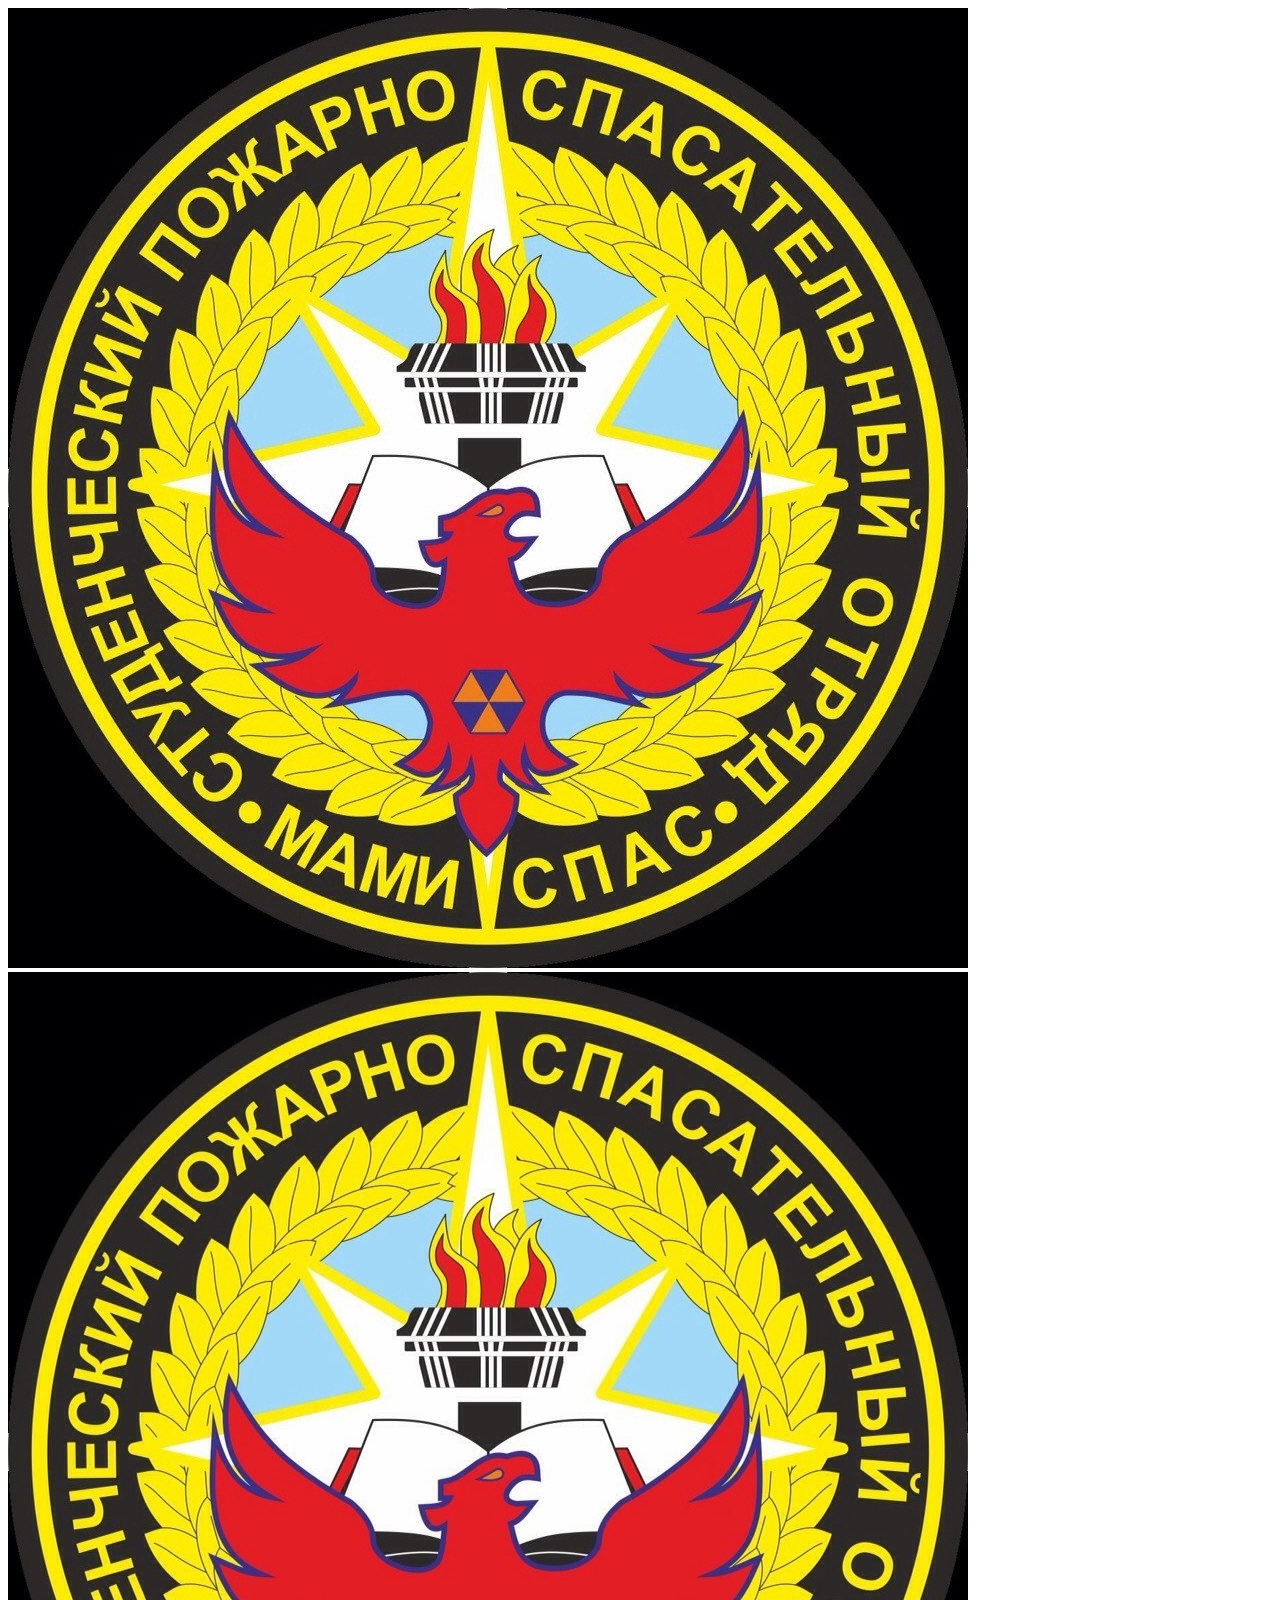
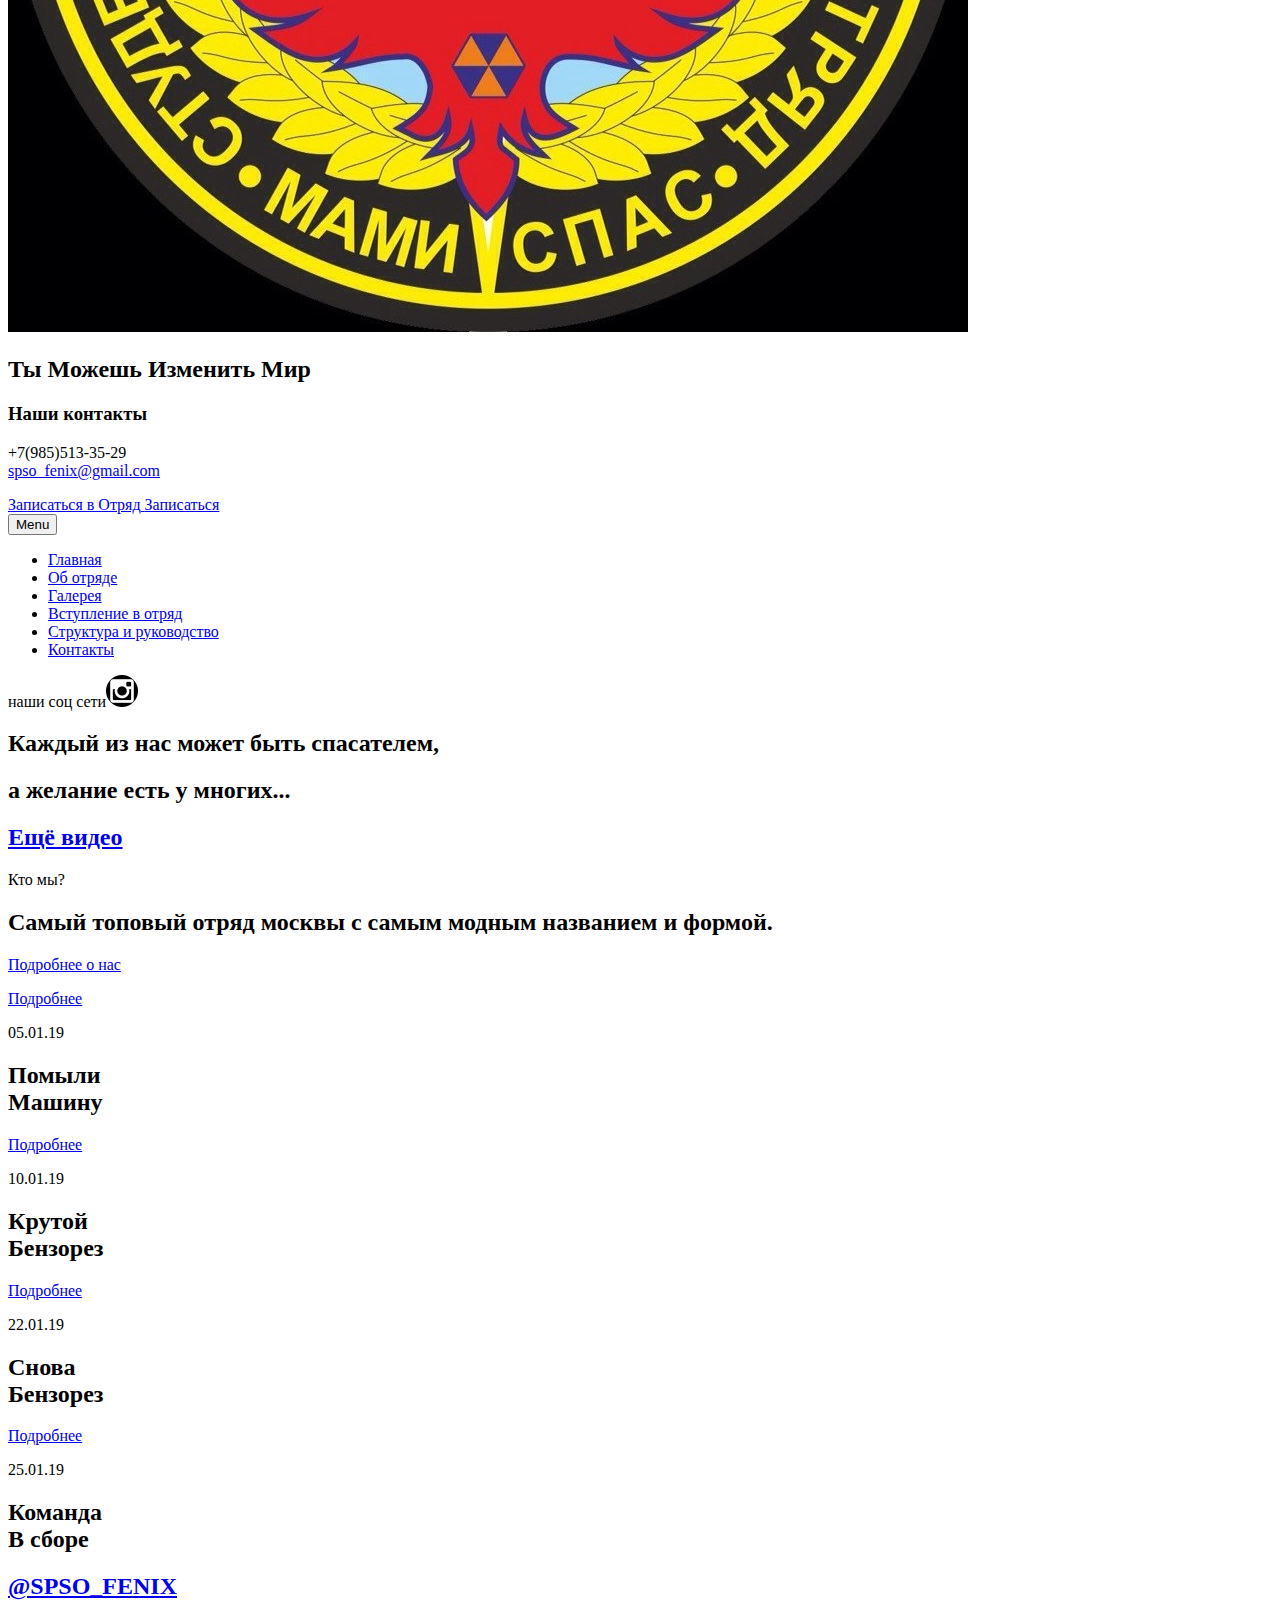
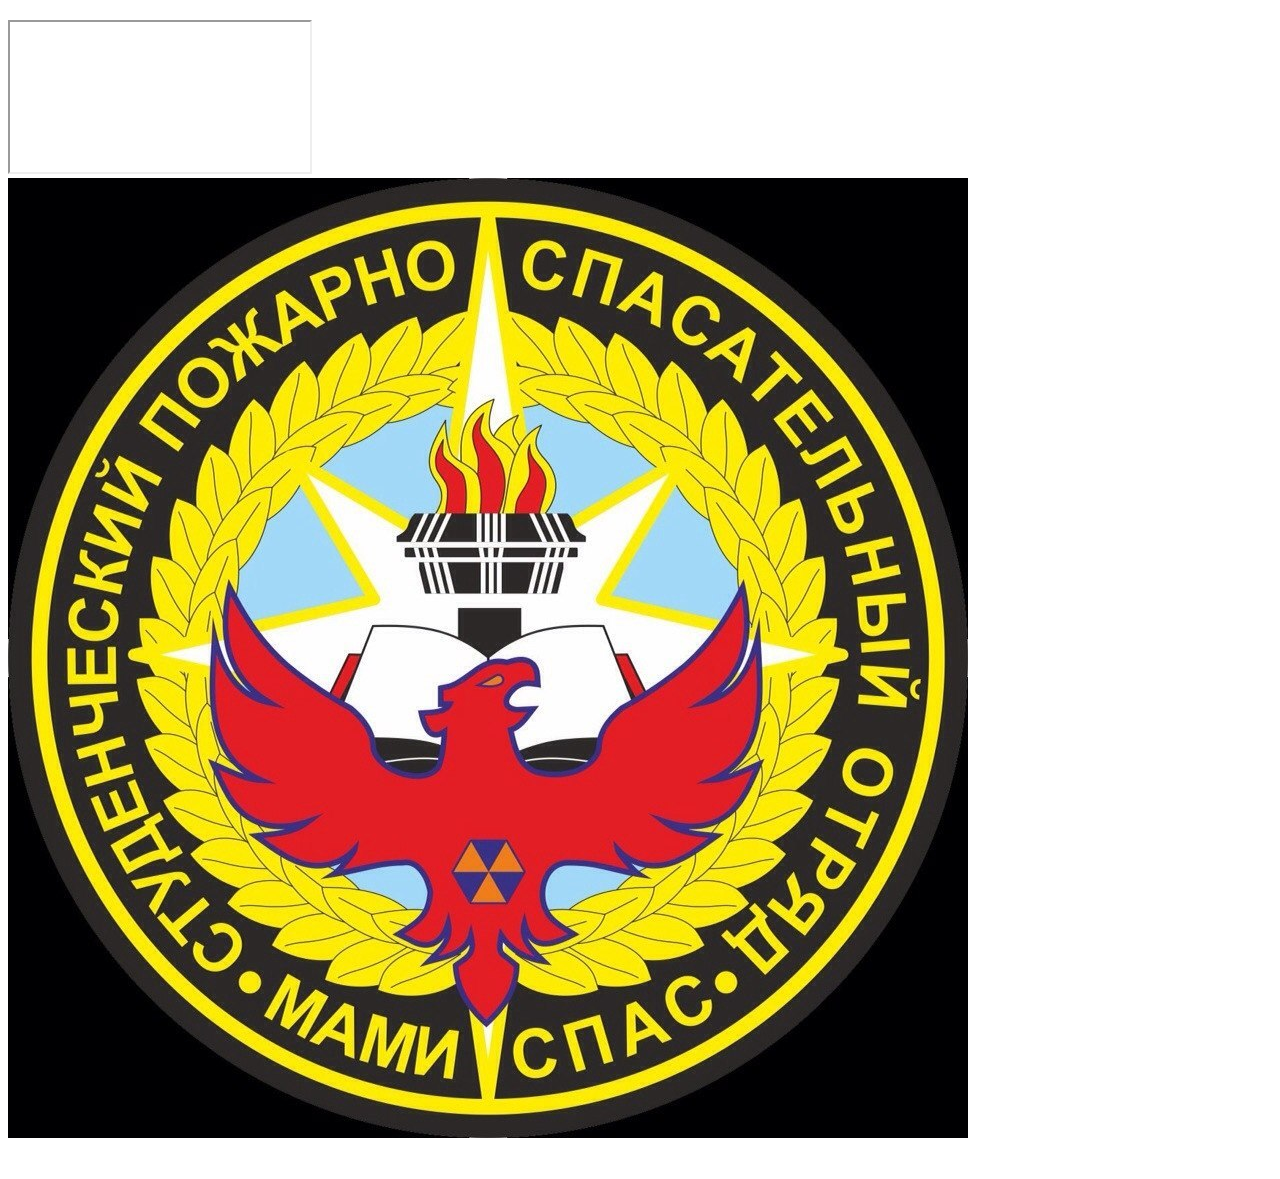
==== index.html @ 4115ab9c "PD 01.03.2019 16 academic hour" ====
<!doctype html>
<html lang="ru" class="js flexbox webgl no-touch geolocation hashchange history websockets rgba hsla multiplebgs backgroundsize borderimage textshadow opacity cssanimations csscolumns cssgradients cssreflections csstransforms csstransforms3d csstransitions fontface generatedcontent video audio localstorage applicationcache svg svgclippaths mediaqueries no-regions supports" style="">
<head>
    <meta charset="utf-8">
    <meta http-equiv="x-ua-compatible" content="ie=edge">
    <title>SPSO FENIX</title>

    <meta name="HandheldFriendly" content="True">
    <meta name="MobileOptimized" content="320">
    <meta name="viewport" content="width=device-width, initial-scale=1">

    <link rel="shortcut icon" href="favicon.ico" type="image/x-icon">
    <link rel="icon" href="favicon.ico" type="image/x-icon">

    <meta name="theme-color" content="#ffffff">
    <meta name="description" content="Самый модный отряд">
    <meta name="keywords" content="Феникс, модно, молодежно, современно">

    <meta property="og:title" content="">
    <meta property="og:description" content="">
    <meta property="og:type" content="article">
    <meta property="og:url" content="">
    <meta property="og:site_name" content="">
    <meta property="og:image" content="">

    <link rel="stylesheet" id="bones-stylesheet-css" href="https://d2dabun8ogk5x1.cloudfront.net/wp-content/themes/derepublica/library/css/style.css" type="text/css" media="all">

    <script type="text/javascript" src="js/d748f.js"></script>

</head>

<body class="home blog scrolltop">
<div class="main-loader">

</div>
<div class="icon-logo">
    <a href="#"><img src="icon-logo-1.jpg"></a>
</div>
<div class="footer-wrap">
    <div class="icon-logo">
        <a href="#"><img src="icon-logo-1.jpg"></a>
    </div>
    <div class="footer-contact-wrap">
    <div class="m-all t-1of2 d-1of2 cf">
        <h2>Ты Можешь Изменить Мир</h2>
    </div>
    <div class="m-all t-1of2 d-1of2 cf">
        <div class="m-hidden">
            <h3>Наши контакты</h3>
        </div><div class="div-line-wrap">
        <span class="div-line">
        </span>
    </div>
    <p>+7(985)513-35-29<br>
    <a href="mailto:spso_fenix@gmail.com" onclick="ga(&#39;send&#39;, &#39;event&#39;, &#39;contact&#39;, &#39;email&#39;, &#39;footer&#39;);">spso_fenix@gmail.com</a></p>
    <a href="#" class="cta-btn-form form-link" target="_blank" onclick="ga(&#39;send&#39;, &#39;event&#39;, &#39;contact&#39;, &#39;project planner&#39;, &#39;footer&#39;);"><span>Записаться в Отряд</span> <span class="icon-ArrowRightClean"></span></a>
    <a href="#" target="_blank" class="cta-btn-form manual-link"><span>Записаться</span> <span class="icon-ArrowRightClean"></span></a></div></div><span class="icon-ArrowUp"></span><div class="logotype"></div></div><div class="nav-btn-wrap">
    <button class="c-hamburger c-hamburger--htx">
        <span>Menu</span>
    </button></div><div class="side-nav"><div class="sidebar-bg"></div><div class="main-menu">
    <ul><li class=""><a href="#">Главная</a></li>
        <li class=""><a href="#">Об отряде</a></li>
        <li class=""><a href="#">Галерея</a></li>
        <li class=""><a href="#">Вступление в отряд</a></li>
        <li class=""><a href="#">Структура и руководство</a></li>
        <li class="contact"><a href="#">Контакты</a>
        </li></ul></div><div class="status-text">
    <span class="social-links">наши соц сети<img src="/icon/inst.png" alt=""></span></div>
</div><div class="ajax-wrap">
    <div id="hero-bg-vid" data-vide-bg="mp4: VS.mp4, poster:home-bg.jpg " data-vide-options="bgColor: #000000, loop: true, controls: true, muted: true, position: 50% 50%, posterType: jpg"><div style="position: absolute; z-index: 1; top: 0px; left: 0px; bottom: 0px; right: 0px; overflow: hidden; background-size: cover; background-color: rgb(0, 0, 0); background-repeat: no-repeat; background-position: 50% 50%; background-image: none;"><video controls = "" autoplay="" loop="" preload="auto" muted="" style="margin: auto; position: absolute; z-index: -1; top: 50%; left: 50%; transform: translate(-50%, -50%); visibility: visible; opacity: 1; width: auto; height: 916px;" data-video="0"><source src="VS.mp4" type="video/mp4"></video></div>
        <div class="loader loaded"><div class="loader-inner"></div></div></div><div class="vidspace top"><div class="header-tagline-wrap landing"><div class="header-tagline"><h2>Каждый из нас может быть спасателем,</h2><h2>а желание есть у многих...</h2></div><div class="header-tagline"></div><div class="header-tagline"><h2><a class="video-link" data-autoplay="true" data-vbtype="video" href="#">Ещё видео</a></h2></div></div><div class="arrow-push"><span class="icon-ArrowDown"></span></div>
    <div class="logotype"></div></div>
    <main class="content">
        <section class="featured-projects featured-work">
    <header class="m-all t-all d-all cf rollin now">
        <div class="sub-title">
            <p>Кто мы?</p>
        </div>
        <h2>Самый топовый отряд москвы с самым модным названием и формой.</h2>
        <div class="view-more"><a href="#"><p>Подробнее о нас</p><span class="icon-ArrowRightClean"></span></a></div>
</header>
    <div class="m-all t-1of2 d-1of2 cf rollin now"><div class="thumbnail-wrap"><div class="thumbnail-cover"><a href="#1" class="thumbnail-link">Подробнее</a><div class="thumbnail-img-place" style="background-image: url(&#39;1.jpg &#39;);"></div><div class="thumbnail-body"><div class="thumbnail-category"><p>05.01.19</p><p></p></div><div class="thumbnail-title"><h2>Помыли<br>Машину</h2></div></div></div></div></div>
    <div class="m-all t-1of2 d-1of2 cf rollin now"><div class="thumbnail-wrap"><div class="thumbnail-cover"><a href="#2" class="thumbnail-link">Подробнее</a><div class="thumbnail-img-place" style="background-image: url(&#39;2.jpg &#39;);"></div><div class="thumbnail-body"><div class="thumbnail-category"><p>10.01.19</p><p></p></div><div class="thumbnail-title"><h2>Крутой<br>Бензорез</h2></div></div></div></div></div>
    <div class="m-all t-1of2 d-1of2 cf rollin now"><div class="thumbnail-wrap"><div class="thumbnail-cover"><a href="#3" class="thumbnail-link">Подробнее</a><div class="thumbnail-img-place" style="background-image: url(&#39;3.jpg &#39;);"></div><div class="thumbnail-body"><div class="thumbnail-category"><p>22.01.19</p><p></p></div><div class="thumbnail-title"><h2>Снова<br>Бензорез</h2></div></div></div></div></div>
    <div class="m-all t-1of2 d-1of2 cf rollin now"><div class="thumbnail-wrap"><div class="thumbnail-cover"><a href="#4" class="thumbnail-link">Подробнее</a><div class="thumbnail-img-place" style="background-image: url(&#39;4.jpg &#39;);"></div><div class="thumbnail-body"><div class="thumbnail-category"><p>25.01.19</p><p></p></div><div class="thumbnail-title"><h2>Команда<br>В сборе</h2></div></div></div></div></div>
</section>
   <div class="last">
        <section class="delife">
            <header class="m-all t-all d-all cf rollin now">
                <h2><a href="https://vk.com/spso_mami_spas" target="_blank">@SPSO_FENIX</a></h2>
            </header>
            <div id="instafeed"></div></section>
</main></div>

<script type="text/javascript" src="js/aa1be.js"></script>

<iframe id="my_typeform" src="https://derepublica.typeform.com/to/qob28b"></iframe>

<div class="form-header"><div class="form-header-logo"><div class="icon-logo"><img src="icon-logo-1.jpg"></div></div>
    <div class="close-btn">
        <a href="#"><img src="close-btn.svg"></a>
    </div>
</div>
</body></html>
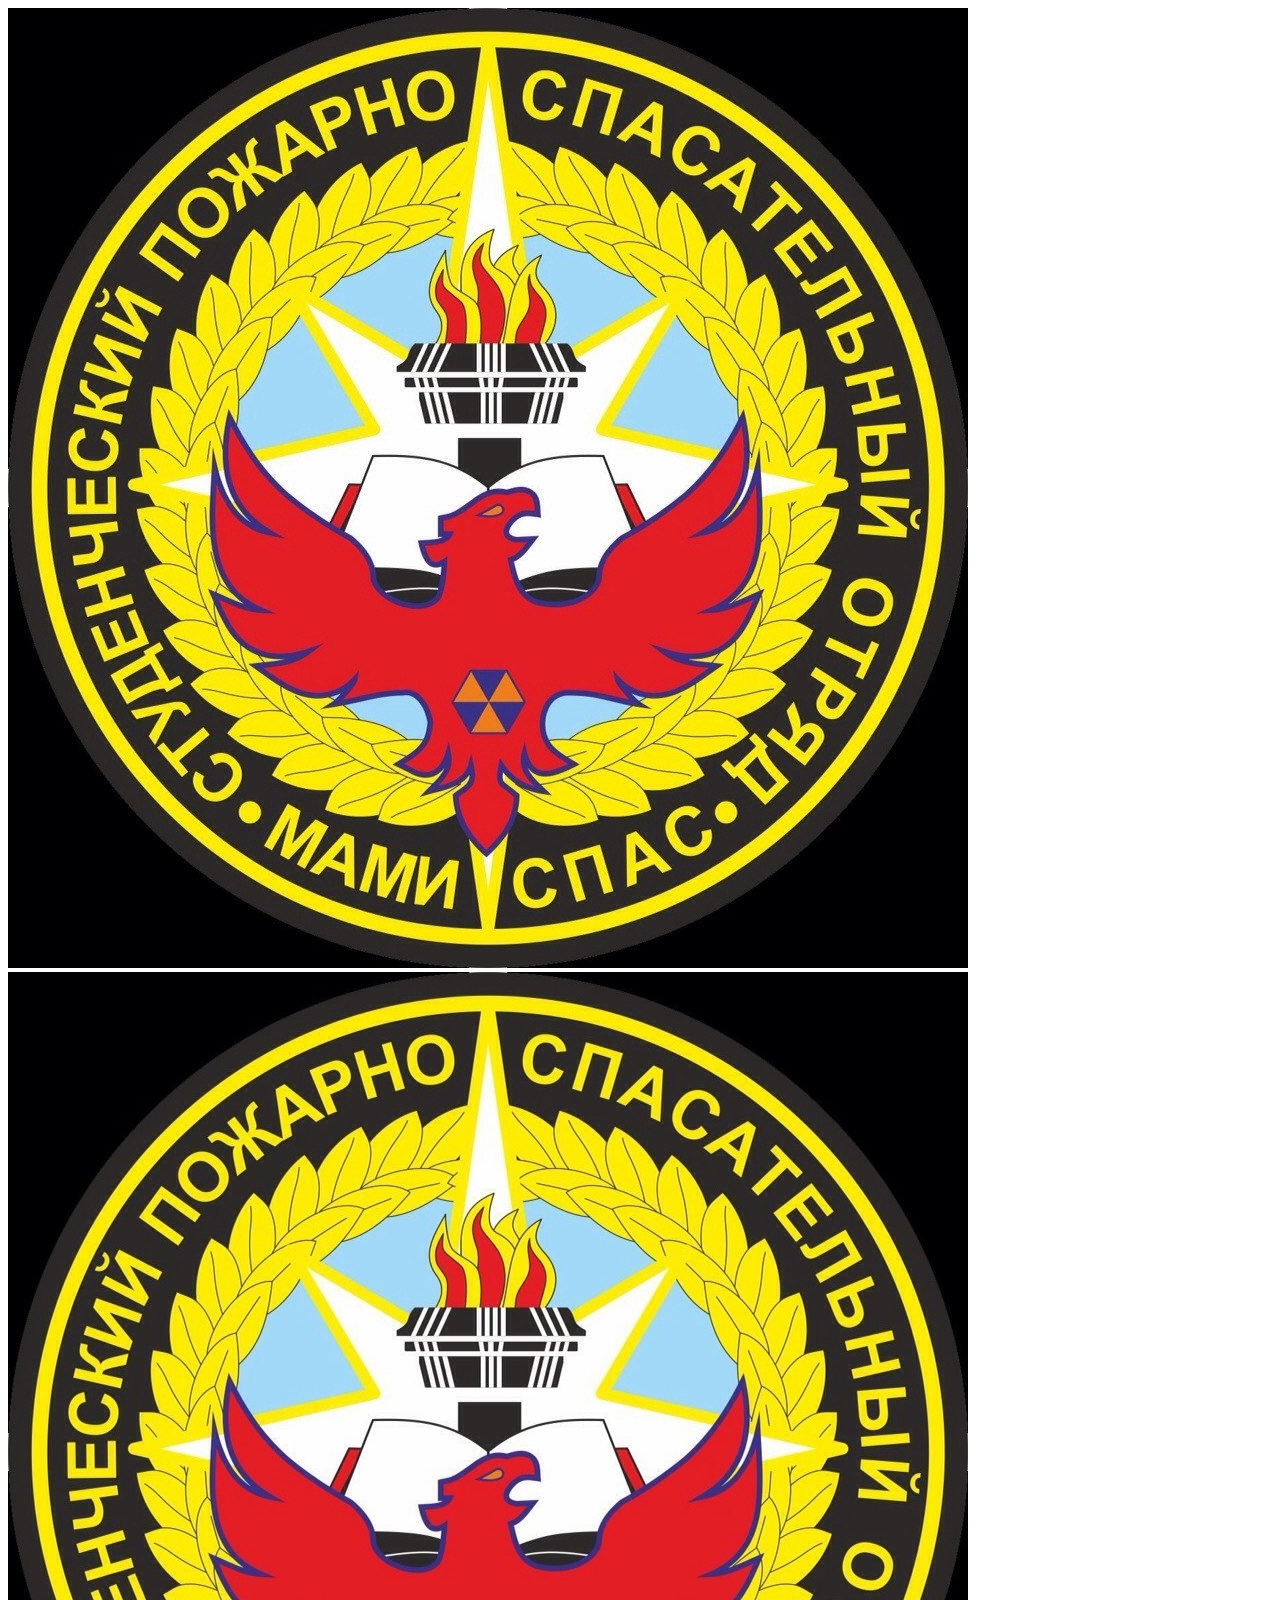
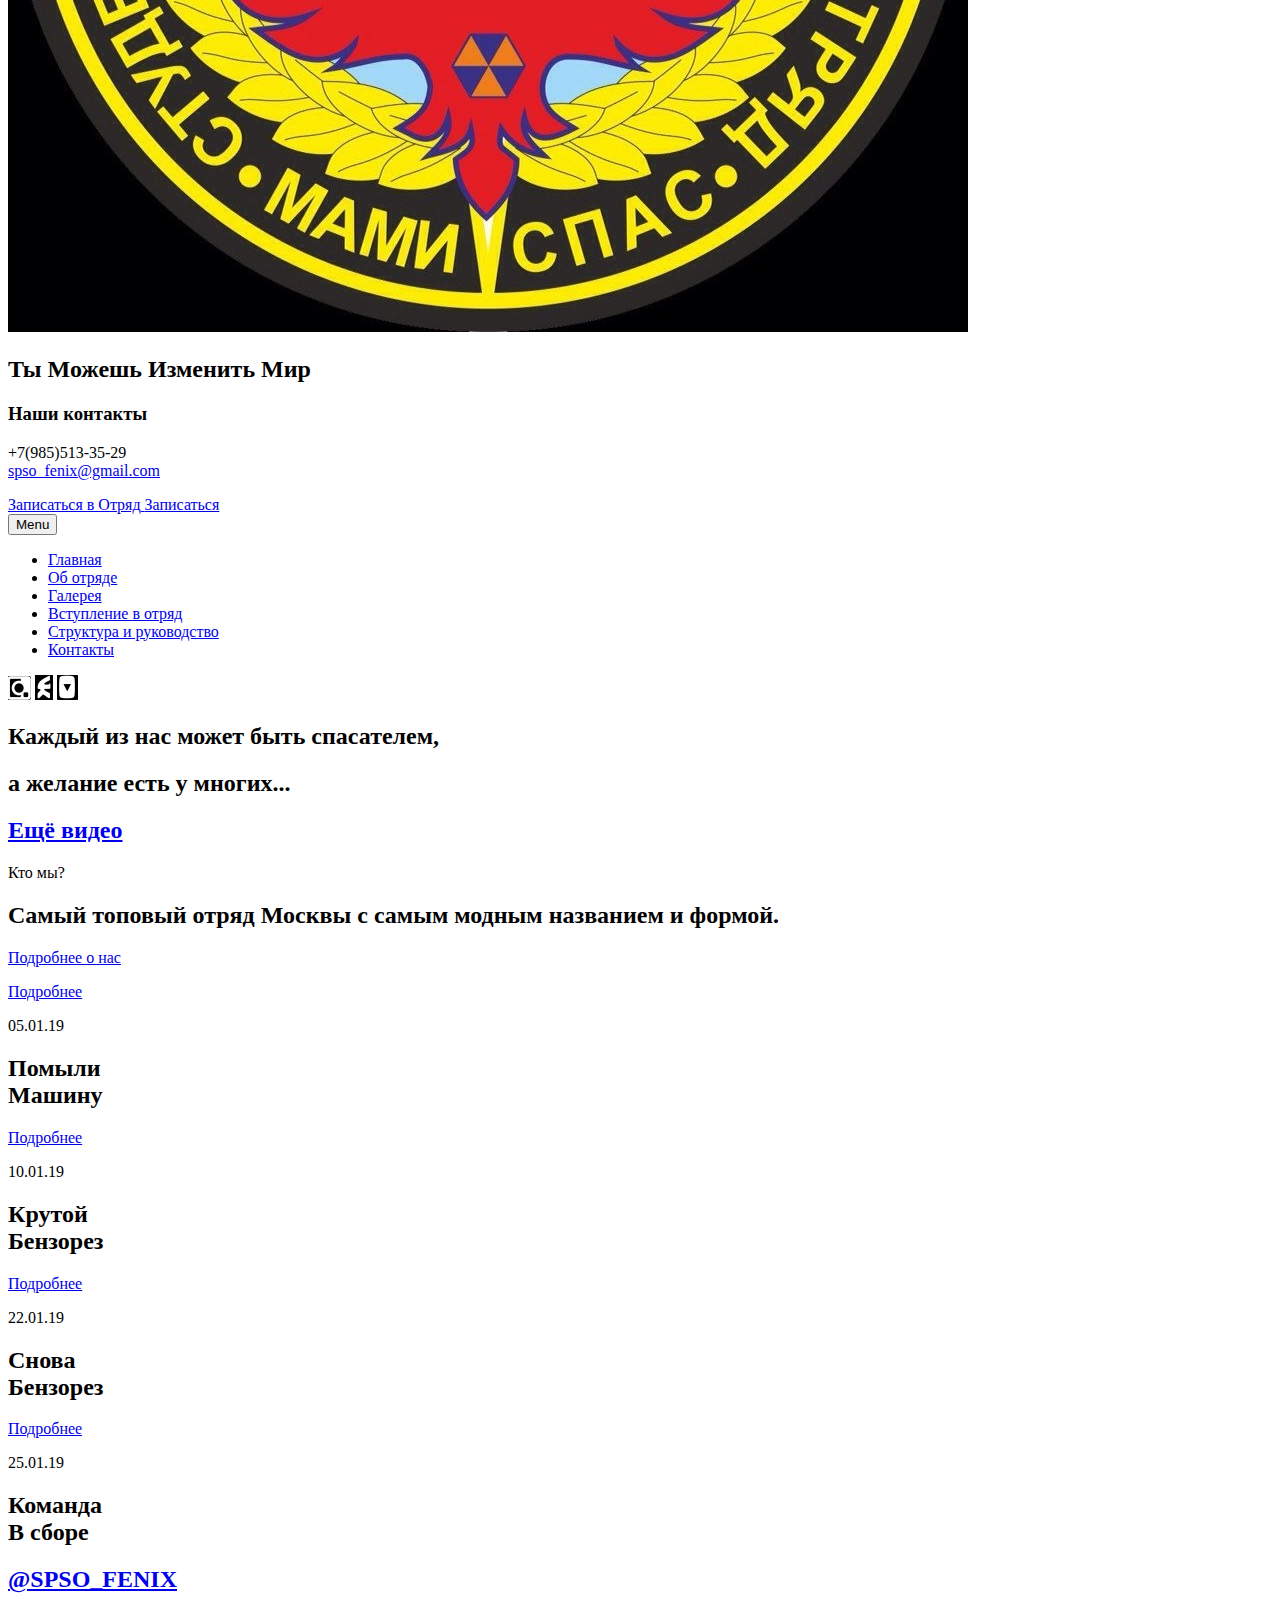
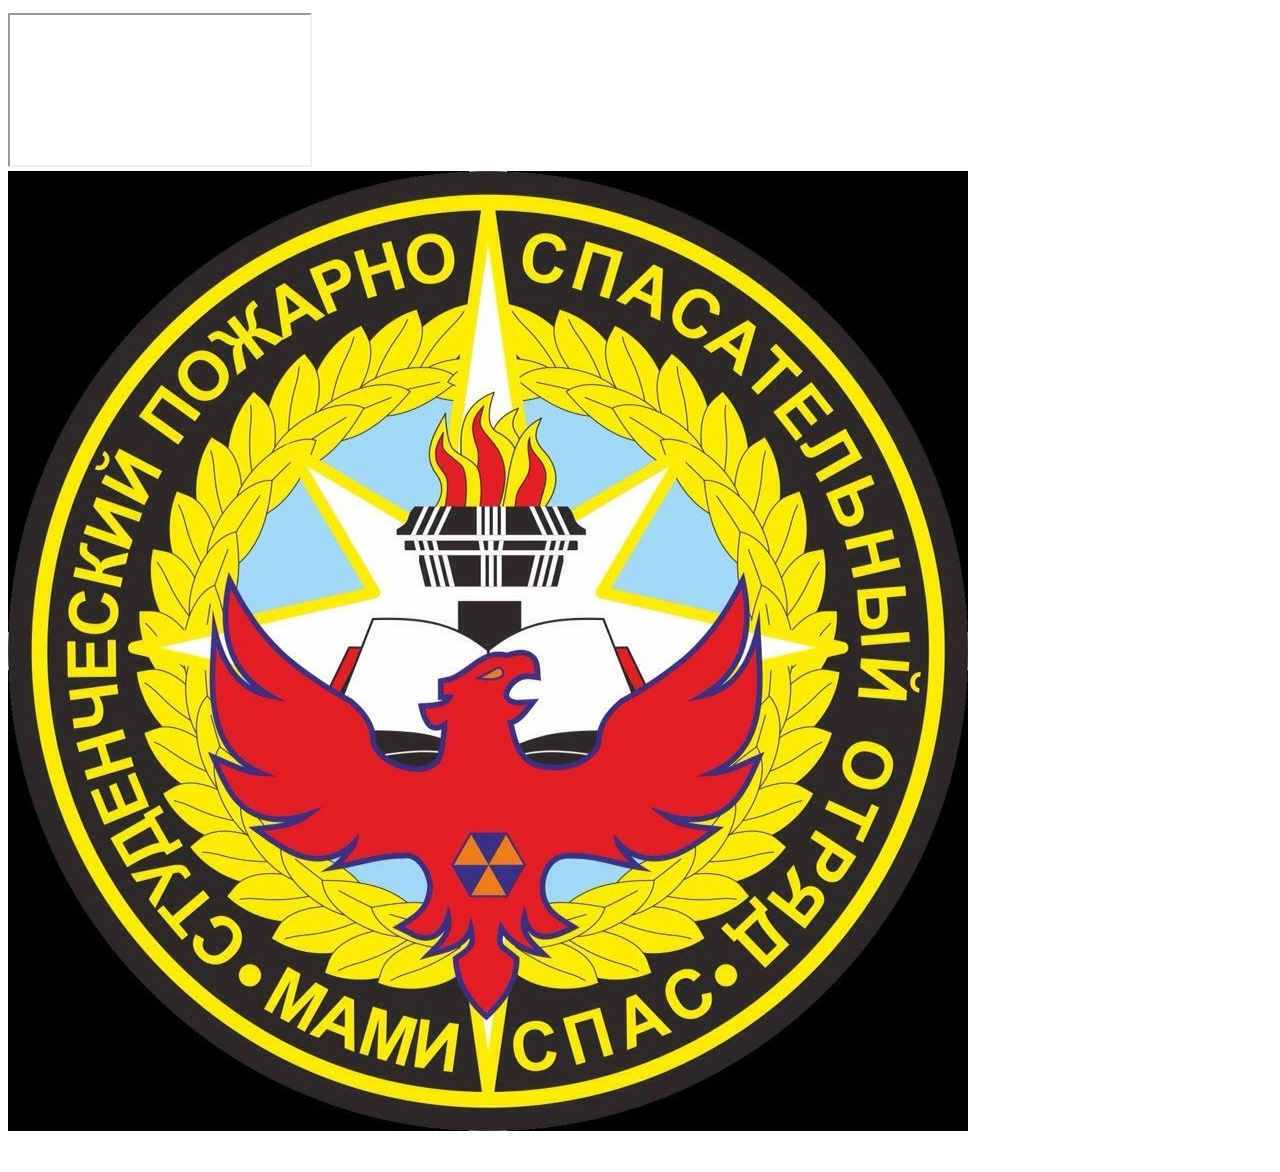
==== commit 2fa23371: "18 academic hours" ====
--- a/index.html
+++ b/index.html
@@ -4,42 +4,41 @@
     <meta charset="utf-8">
     <meta http-equiv="x-ua-compatible" content="ie=edge">
     <title>SPSO FENIX</title>
-
+<!--Оптимизация под мобильную версию-->
     <meta name="HandheldFriendly" content="True">
     <meta name="MobileOptimized" content="320">
     <meta name="viewport" content="width=device-width, initial-scale=1">
-
+<!--ФавИконки-->
     <link rel="shortcut icon" href="favicon.ico" type="image/x-icon">
     <link rel="icon" href="favicon.ico" type="image/x-icon">
-
+<!--Индексация-->
     <meta name="theme-color" content="#ffffff">
     <meta name="description" content="Самый модный отряд">
     <meta name="keywords" content="Феникс, модно, молодежно, современно">
-
+<!--Индексация при цитировании в соц сетях-->
     <meta property="og:title" content="">
     <meta property="og:description" content="">
     <meta property="og:type" content="article">
     <meta property="og:url" content="">
     <meta property="og:site_name" content="">
     <meta property="og:image" content="">
-
+<!--CSS/JS-->
     <link rel="stylesheet" id="bones-stylesheet-css" href="https://d2dabun8ogk5x1.cloudfront.net/wp-content/themes/derepublica/library/css/style.css" type="text/css" media="all">
-
     <script type="text/javascript" src="js/d748f.js"></script>
-
 </head>
-
 <body class="home blog scrolltop">
 <div class="main-loader">
-
 </div>
+<!--Лого верх-->
 <div class="icon-logo">
     <a href="#"><img src="icon-logo-1.jpg"></a>
 </div>
 <div class="footer-wrap">
+    <!--Лого низ-->
     <div class="icon-logo">
         <a href="#"><img src="icon-logo-1.jpg"></a>
     </div>
+    <!--Блок контактов-->
     <div class="footer-contact-wrap">
     <div class="m-all t-1of2 d-1of2 cf">
         <h2>Ты Можешь Изменить Мир</h2>
@@ -55,6 +54,7 @@
     <a href="mailto:spso_fenix@gmail.com" onclick="ga(&#39;send&#39;, &#39;event&#39;, &#39;contact&#39;, &#39;email&#39;, &#39;footer&#39;);">spso_fenix@gmail.com</a></p>
     <a href="#" class="cta-btn-form form-link" target="_blank" onclick="ga(&#39;send&#39;, &#39;event&#39;, &#39;contact&#39;, &#39;project planner&#39;, &#39;footer&#39;);"><span>Записаться в Отряд</span> <span class="icon-ArrowRightClean"></span></a>
     <a href="#" target="_blank" class="cta-btn-form manual-link"><span>Записаться</span> <span class="icon-ArrowRightClean"></span></a></div></div><span class="icon-ArrowUp"></span><div class="logotype"></div></div><div class="nav-btn-wrap">
+    <!--Навигация по сайту-->
     <button class="c-hamburger c-hamburger--htx">
         <span>Menu</span>
     </button></div><div class="side-nav"><div class="sidebar-bg"></div><div class="main-menu">
@@ -64,26 +64,70 @@
         <li class=""><a href="#">Вступление в отряд</a></li>
         <li class=""><a href="#">Структура и руководство</a></li>
         <li class="contact"><a href="#">Контакты</a>
-        </li></ul></div><div class="status-text">
-    <span class="social-links">наши соц сети<img src="/icon/inst.png" alt=""></span></div>
-</div><div class="ajax-wrap">
-    <div id="hero-bg-vid" data-vide-bg="mp4: VS.mp4, poster:home-bg.jpg " data-vide-options="bgColor: #000000, loop: true, controls: true, muted: true, position: 50% 50%, posterType: jpg"><div style="position: absolute; z-index: 1; top: 0px; left: 0px; bottom: 0px; right: 0px; overflow: hidden; background-size: cover; background-color: rgb(0, 0, 0); background-repeat: no-repeat; background-position: 50% 50%; background-image: none;"><video controls = "" autoplay="" loop="" preload="auto" muted="" style="margin: auto; position: absolute; z-index: -1; top: 50%; left: 50%; transform: translate(-50%, -50%); visibility: visible; opacity: 1; width: auto; height: 916px;" data-video="0"><source src="VS.mp4" type="video/mp4"></video></div>
-        <div class="loader loaded"><div class="loader-inner"></div></div></div><div class="vidspace top"><div class="header-tagline-wrap landing"><div class="header-tagline"><h2>Каждый из нас может быть спасателем,</h2><h2>а желание есть у многих...</h2></div><div class="header-tagline"></div><div class="header-tagline"><h2><a class="video-link" data-autoplay="true" data-vbtype="video" href="#">Ещё видео</a></h2></div></div><div class="arrow-push"><span class="icon-ArrowDown"></span></div>
-    <div class="logotype"></div></div>
+        </li>
+    </ul>
+</div>
+    <!--Боковая надпись и соц кнопки-->
+    <div class="status-text">
+    <span class="social-links">
+        <img style="background-color:#ffffff" src="icon/inst.png" alt="">
+            <img style="background-color:#ffffff" src="icon/vk.png" alt="">
+            <img style="background-color:#ffffff" src="icon/yt.png" alt="">
+        <br>
+    </span></div>
+</div>
+<div class="ajax-wrap">
+    <!--Видео-->
+    <div id="hero-bg-vid" data-vide-bg="mp4: VS.mp4, poster:home-bg.jpg " data-vide-options="bgColor: #000000, loop: true, controls: true, muted: true, position: 50% 50%, posterType: jpg"><div style="position: absolute; z-index: 1; top: 0px; left: 0px; bottom: 0px; right: 0px; overflow: hidden; background-size: cover; background-color: rgb(0, 0, 0); background-repeat: no-repeat; background-position: 50% 50%; background-image: none;">
+        <video controls = "" autoplay="" loop="" preload="auto" muted="" style="margin: auto; position: absolute; z-index: -1; top: 50%; left: 50%; transform: translate(-50%, -50%); visibility: visible; opacity: 1; width: auto; height: 916px;" data-video="0">
+            <source src="VS.mp4" type="video/mp4">
+        </video>
+    </div>
+        <div class="loader loaded">
+            <div class="loader-inner">
+            </div>
+        </div>
+    </div>
+    <!--Надписи поверх видео-->
+    <div class="vidspace top">
+        <div class="header-tagline-wrap landing">
+            <div class="header-tagline">
+                <h2>Каждый из нас может быть спасателем,</h2>
+                <h2>а желание есть у многих...</h2>
+            </div>
+            <div class="header-tagline">
+            </div><div class="header-tagline">
+            <!--Ссылка на доп видео-->
+            <h2><a class="video-link" data-autoplay="true" data-vbtype="video" href="#">Ещё видео</a>
+            </h2>
+        </div>
+        </div>
+        <!--Стрелка навигации вниз-->
+        <div class="arrow-push">
+            <span class="icon-ArrowDown"></span>
+        </div>
+    <div class="logotype">
+    </div>
+</div>
     <main class="content">
         <section class="featured-projects featured-work">
     <header class="m-all t-all d-all cf rollin now">
+        <!--Об отряде-->
         <div class="sub-title">
             <p>Кто мы?</p>
         </div>
-        <h2>Самый топовый отряд москвы с самым модным названием и формой.</h2>
-        <div class="view-more"><a href="#"><p>Подробнее о нас</p><span class="icon-ArrowRightClean"></span></a></div>
+        <h2>Самый топовый отряд Москвы с самым модным названием и формой.</h2>
+        <div class="view-more">
+            <a href="#"><p>Подробнее о нас</p><span class="icon-ArrowRightClean"></span></a>
+        </div>
 </header>
+            <!--Оформление новостей-->
     <div class="m-all t-1of2 d-1of2 cf rollin now"><div class="thumbnail-wrap"><div class="thumbnail-cover"><a href="#1" class="thumbnail-link">Подробнее</a><div class="thumbnail-img-place" style="background-image: url(&#39;1.jpg &#39;);"></div><div class="thumbnail-body"><div class="thumbnail-category"><p>05.01.19</p><p></p></div><div class="thumbnail-title"><h2>Помыли<br>Машину</h2></div></div></div></div></div>
     <div class="m-all t-1of2 d-1of2 cf rollin now"><div class="thumbnail-wrap"><div class="thumbnail-cover"><a href="#2" class="thumbnail-link">Подробнее</a><div class="thumbnail-img-place" style="background-image: url(&#39;2.jpg &#39;);"></div><div class="thumbnail-body"><div class="thumbnail-category"><p>10.01.19</p><p></p></div><div class="thumbnail-title"><h2>Крутой<br>Бензорез</h2></div></div></div></div></div>
     <div class="m-all t-1of2 d-1of2 cf rollin now"><div class="thumbnail-wrap"><div class="thumbnail-cover"><a href="#3" class="thumbnail-link">Подробнее</a><div class="thumbnail-img-place" style="background-image: url(&#39;3.jpg &#39;);"></div><div class="thumbnail-body"><div class="thumbnail-category"><p>22.01.19</p><p></p></div><div class="thumbnail-title"><h2>Снова<br>Бензорез</h2></div></div></div></div></div>
     <div class="m-all t-1of2 d-1of2 cf rollin now"><div class="thumbnail-wrap"><div class="thumbnail-cover"><a href="#4" class="thumbnail-link">Подробнее</a><div class="thumbnail-img-place" style="background-image: url(&#39;4.jpg &#39;);"></div><div class="thumbnail-body"><div class="thumbnail-category"><p>25.01.19</p><p></p></div><div class="thumbnail-title"><h2>Команда<br>В сборе</h2></div></div></div></div></div>
 </section>
+        <!--Ссылка на соц сеть-->
    <div class="last">
         <section class="delife">
             <header class="m-all t-all d-all cf rollin now">
@@ -91,9 +135,9 @@
             </header>
             <div id="instafeed"></div></section>
 </main></div>
-
+<!--JS-->
 <script type="text/javascript" src="js/aa1be.js"></script>
-
+<!--Записаться к нам-->
 <iframe id="my_typeform" src="https://derepublica.typeform.com/to/qob28b"></iframe>
 
 <div class="form-header"><div class="form-header-logo"><div class="icon-logo"><img src="icon-logo-1.jpg"></div></div>
@@ -101,4 +145,5 @@
         <a href="#"><img src="close-btn.svg"></a>
     </div>
 </div>
-</body></html>+</body>
+</html>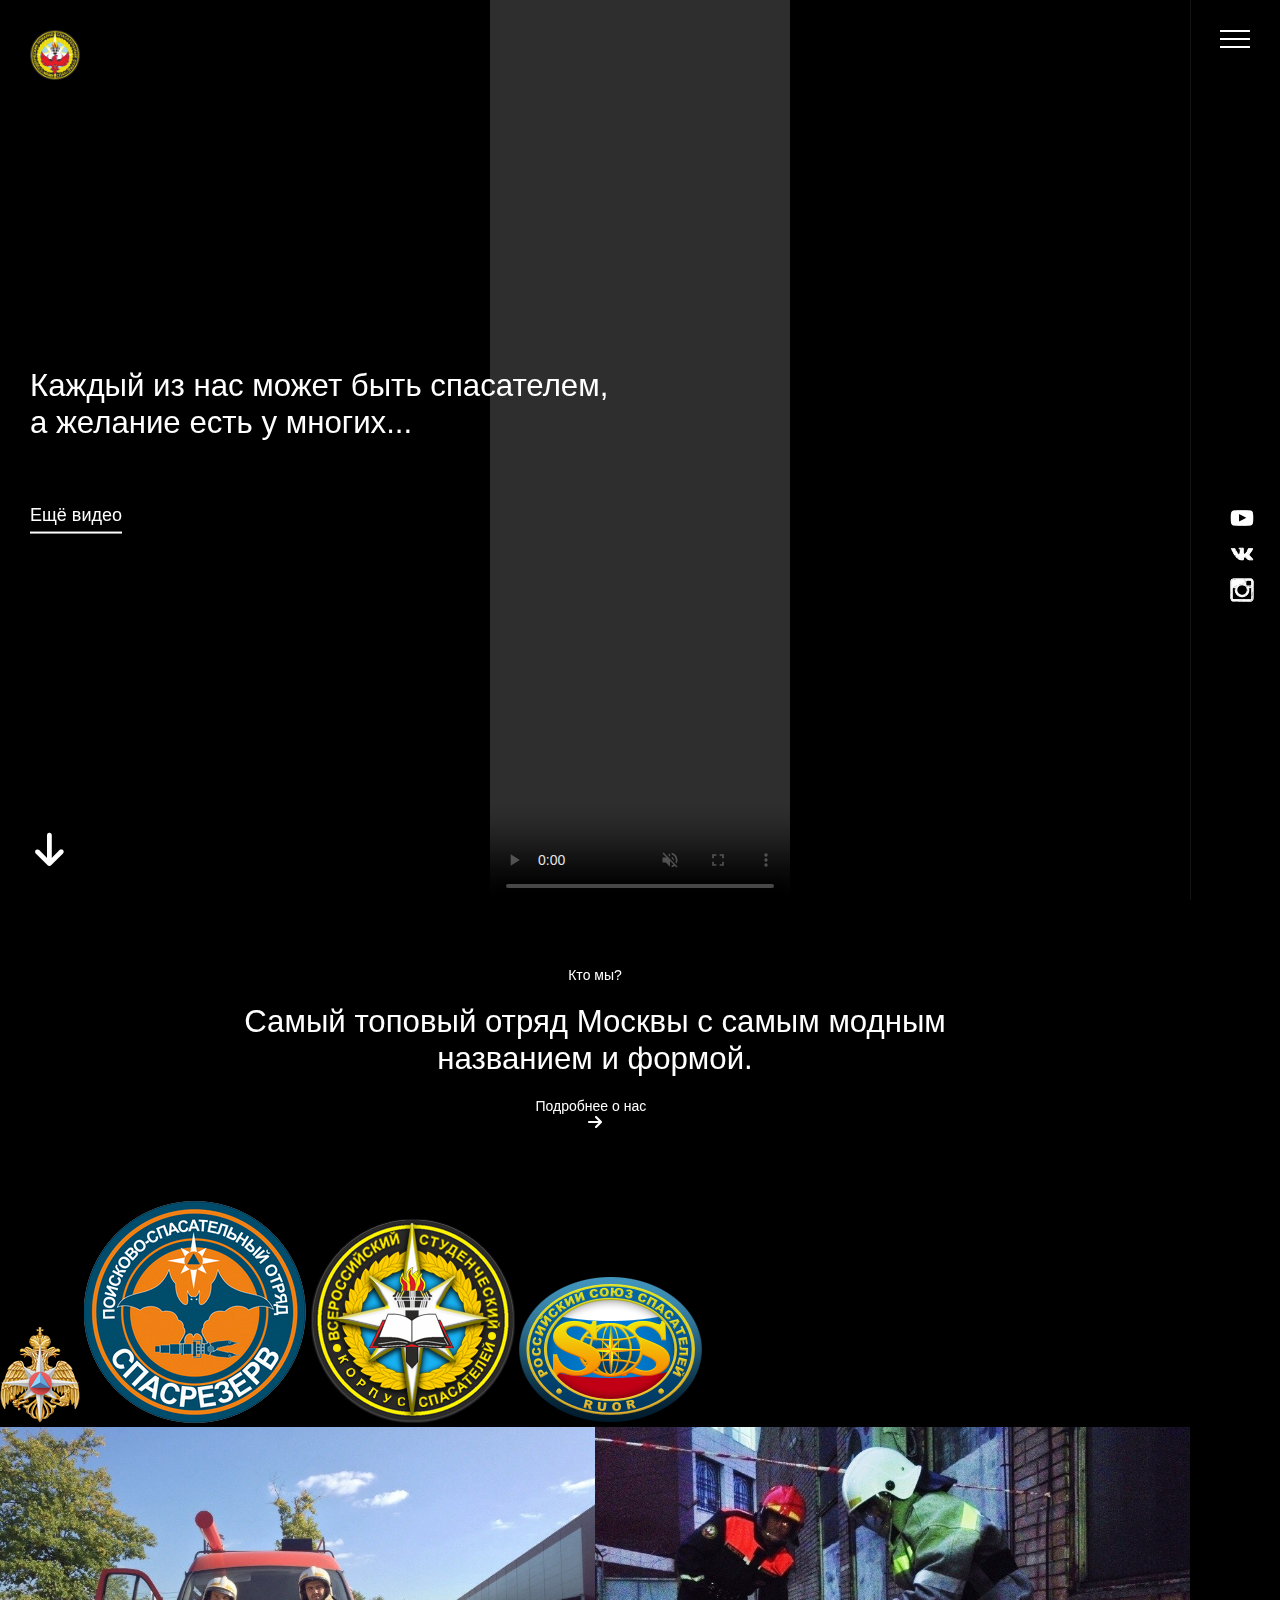
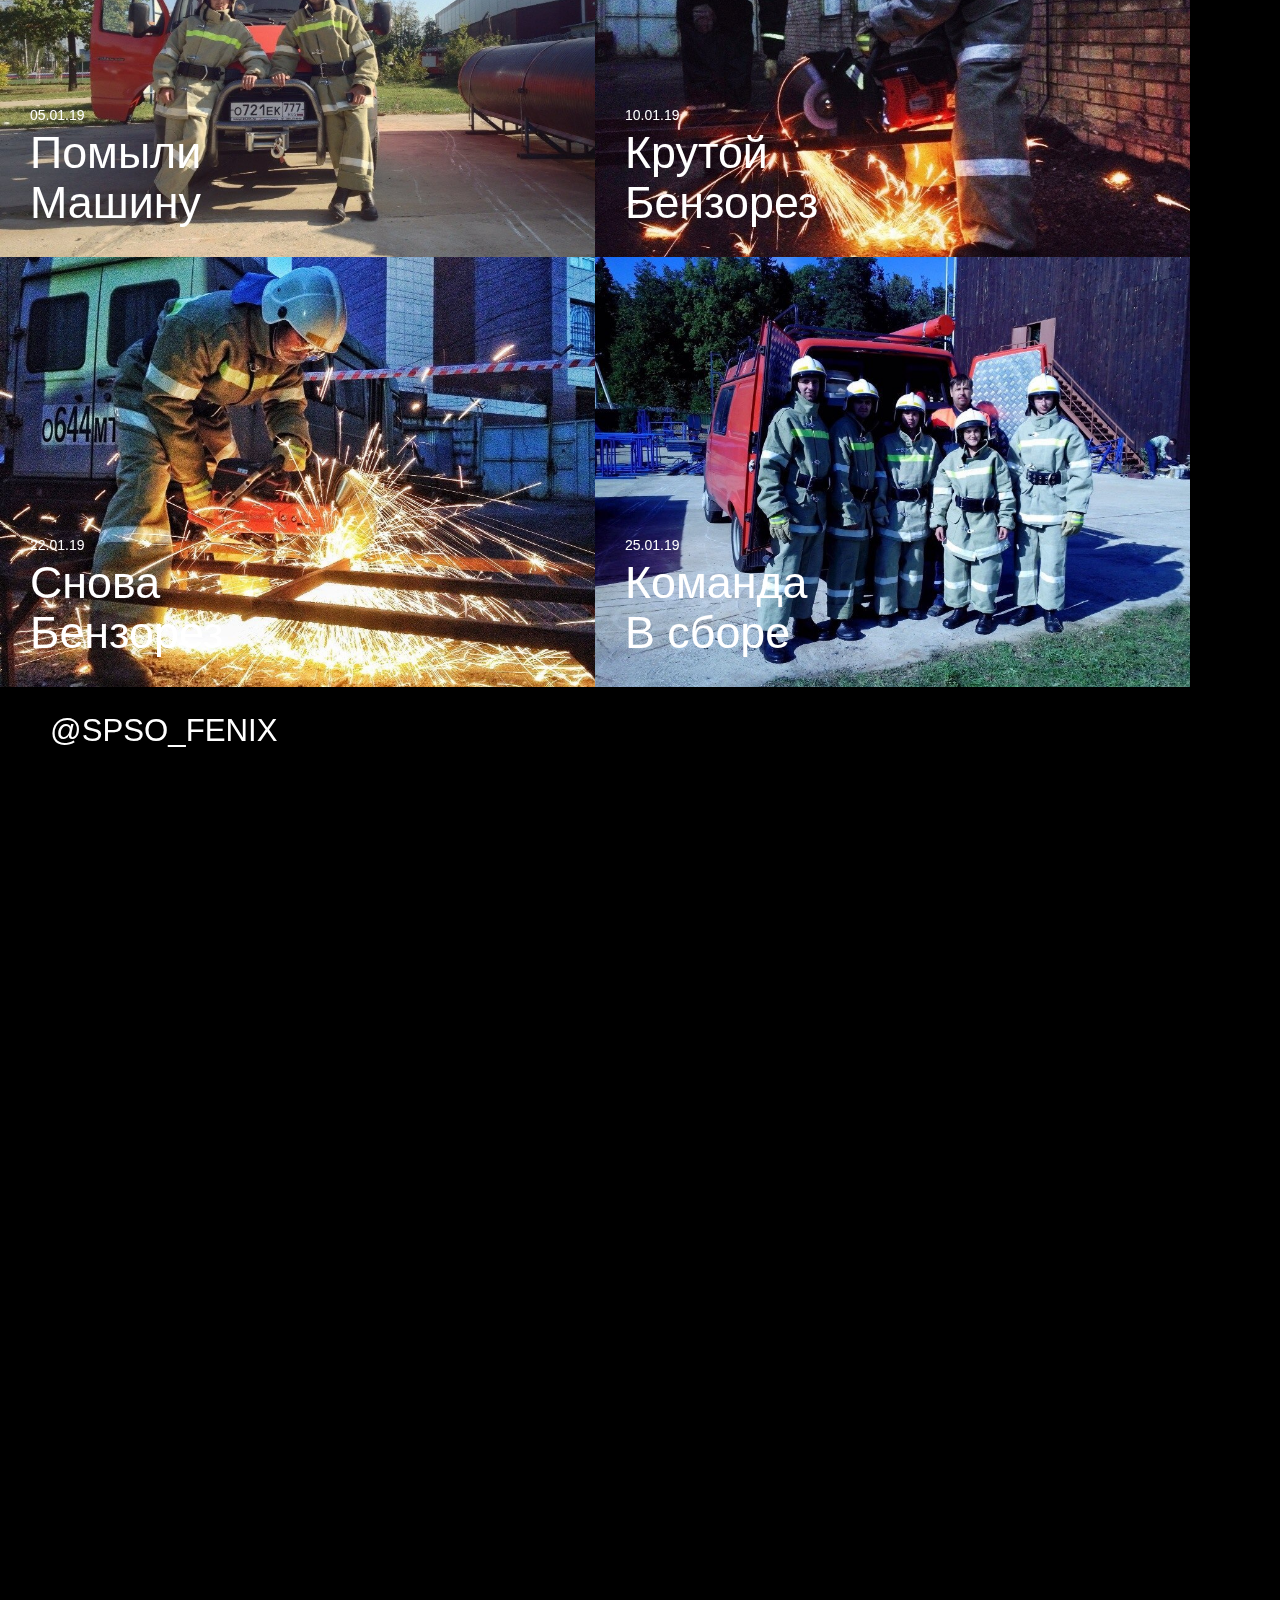
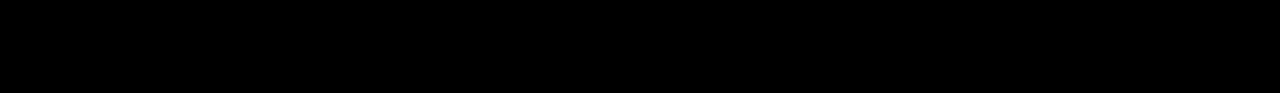
==== commit 9a2d07b4: "14 academic hours" ====
--- a/index.html
+++ b/index.html
@@ -1,5 +1,5 @@
 <!doctype html>
-<html lang="ru" class="js flexbox webgl no-touch geolocation hashchange history websockets rgba hsla multiplebgs backgroundsize borderimage textshadow opacity cssanimations csscolumns cssgradients cssreflections csstransforms csstransforms3d csstransitions fontface generatedcontent video audio localstorage applicationcache svg svgclippaths mediaqueries no-regions supports" style="">
+<html lang="ru">
 <head>
     <meta charset="utf-8">
     <meta http-equiv="x-ua-compatible" content="ie=edge">
@@ -23,12 +23,10 @@
     <meta property="og:site_name" content="">
     <meta property="og:image" content="">
 <!--CSS/JS-->
-    <link rel="stylesheet" id="bones-stylesheet-css" href="https://d2dabun8ogk5x1.cloudfront.net/wp-content/themes/derepublica/library/css/style.css" type="text/css" media="all">
+    <link rel="stylesheet" id="bones-stylesheet-css" href="css/style.css" type="text/css" media="all">
     <script type="text/javascript" src="js/d748f.js"></script>
 </head>
 <body class="home blog scrolltop">
-<div class="main-loader">
-</div>
 <!--Лого верх-->
 <div class="icon-logo">
     <a href="#"><img src="icon-logo-1.jpg"></a>
@@ -52,27 +50,31 @@
     </div>
     <p>+7(985)513-35-29<br>
     <a href="mailto:spso_fenix@gmail.com" onclick="ga(&#39;send&#39;, &#39;event&#39;, &#39;contact&#39;, &#39;email&#39;, &#39;footer&#39;);">spso_fenix@gmail.com</a></p>
-    <a href="#" class="cta-btn-form form-link" target="_blank" onclick="ga(&#39;send&#39;, &#39;event&#39;, &#39;contact&#39;, &#39;project planner&#39;, &#39;footer&#39;);"><span>Записаться в Отряд</span> <span class="icon-ArrowRightClean"></span></a>
-    <a href="#" target="_blank" class="cta-btn-form manual-link"><span>Записаться</span> <span class="icon-ArrowRightClean"></span></a></div></div><span class="icon-ArrowUp"></span><div class="logotype"></div></div><div class="nav-btn-wrap">
+    <a href="#" class="cta-btn-form form-link" target="_blank" onclick="ga(&#39;send&#39;, &#39;event&#39;, &#39;contact&#39;, &#39;project planner&#39;, &#39;footer&#39;);"><span>Записаться в Отряд</span> <span class="icon-ArrowRight"></span></a>
+    <a href="#" target="_blank" class="cta-btn-form manual-link"><span>Записаться в Отряд</span> <span class="icon-ArrowRight"></span></a></div></div><span class="icon-ArrowUp"></span><div class="logotype"></div></div>
+<div class="nav-btn-wrap">
     <!--Навигация по сайту-->
     <button class="c-hamburger c-hamburger--htx">
         <span>Menu</span>
-    </button></div><div class="side-nav"><div class="sidebar-bg"></div><div class="main-menu">
-    <ul><li class=""><a href="#">Главная</a></li>
-        <li class=""><a href="#">Об отряде</a></li>
-        <li class=""><a href="#">Галерея</a></li>
-        <li class=""><a href="#">Вступление в отряд</a></li>
-        <li class=""><a href="#">Структура и руководство</a></li>
-        <li class="contact"><a href="#">Контакты</a>
-        </li>
-    </ul>
+    </button>
 </div>
+<div class="side-nav">
+    <div class="main-menu">
+        <ul><li class="home"><a href="index.html">Главная</a></li>
+            <li class="squad"><a href="about_squad.html">Об отряде</a></li>
+            <li class="gallery"><a href="#">Галерея</a></li>
+            <li class="entry"><a href="#">Вступление в отряд</a></li>
+            <li class="structure"><a href="#">Структура и руководство</a></li>
+            <li class="contact"><a href="contact.html">Контакты</a>
+            </li>
+        </ul>
+    </div>
     <!--Боковая надпись и соц кнопки-->
     <div class="status-text">
     <span class="social-links">
-        <img style="background-color:#ffffff" src="icon/inst.png" alt="">
-            <img style="background-color:#ffffff" src="icon/vk.png" alt="">
-            <img style="background-color:#ffffff" src="icon/yt.png" alt="">
+        <img  src="icon/inst.png" alt="">
+            <img  src="icon/vk.png" alt="">
+            <img  src="icon/yt.png" alt="">
         <br>
     </span></div>
 </div>
@@ -80,15 +82,11 @@
     <!--Видео-->
     <div id="hero-bg-vid" data-vide-bg="mp4: VS.mp4, poster:home-bg.jpg " data-vide-options="bgColor: #000000, loop: true, controls: true, muted: true, position: 50% 50%, posterType: jpg"><div style="position: absolute; z-index: 1; top: 0px; left: 0px; bottom: 0px; right: 0px; overflow: hidden; background-size: cover; background-color: rgb(0, 0, 0); background-repeat: no-repeat; background-position: 50% 50%; background-image: none;">
         <video controls = "" autoplay="" loop="" preload="auto" muted="" style="margin: auto; position: absolute; z-index: -1; top: 50%; left: 50%; transform: translate(-50%, -50%); visibility: visible; opacity: 1; width: auto; height: 916px;" data-video="0">
-            <source src="VS.mp4" type="video/mp4">
-        </video>
-    </div>
-        <div class="loader loaded">
-            <div class="loader-inner">
+            <!--        <source src="VS.mp4" type="video/mp4"> -->
+                </video>
             </div>
-        </div>
-    </div>
-    <!--Надписи поверх видео-->
+            </div>
+            <!--Надписи поверх видео-->
     <div class="vidspace top">
         <div class="header-tagline-wrap landing">
             <div class="header-tagline">
@@ -106,8 +104,6 @@
         <div class="arrow-push">
             <span class="icon-ArrowDown"></span>
         </div>
-    <div class="logotype">
-    </div>
 </div>
     <main class="content">
         <section class="featured-projects featured-work">
@@ -118,9 +114,16 @@
         </div>
         <h2>Самый топовый отряд Москвы с самым модным названием и формой.</h2>
         <div class="view-more">
-            <a href="#"><p>Подробнее о нас</p><span class="icon-ArrowRightClean"></span></a>
+            <a href="#"><p>Подробнее о нас</p><span class="icon-ArrowRight"></span></a>
         </div>
 </header>
+            <!--Ссылки на супер отряды-->
+            <div class="aligncenter">
+                <a href="http://www.mchs.gov.ru/dop/info/individual"><img src="./img/squad/mchs.png" alt=""></a>
+                <a href="http://spasrezerv.pro/"><img src="./img/squad/spas.png" alt=""></a>
+                <a href="http://vsks.ru/"><img src="./img/squad/vsks.png" alt=""></a>
+                <a href="http://ruor.org/"><img src="./img/squad/ruor.png" alt=""></a>
+            </div>
             <!--Оформление новостей-->
     <div class="m-all t-1of2 d-1of2 cf rollin now"><div class="thumbnail-wrap"><div class="thumbnail-cover"><a href="#1" class="thumbnail-link">Подробнее</a><div class="thumbnail-img-place" style="background-image: url(&#39;1.jpg &#39;);"></div><div class="thumbnail-body"><div class="thumbnail-category"><p>05.01.19</p><p></p></div><div class="thumbnail-title"><h2>Помыли<br>Машину</h2></div></div></div></div></div>
     <div class="m-all t-1of2 d-1of2 cf rollin now"><div class="thumbnail-wrap"><div class="thumbnail-cover"><a href="#2" class="thumbnail-link">Подробнее</a><div class="thumbnail-img-place" style="background-image: url(&#39;2.jpg &#39;);"></div><div class="thumbnail-body"><div class="thumbnail-category"><p>10.01.19</p><p></p></div><div class="thumbnail-title"><h2>Крутой<br>Бензорез</h2></div></div></div></div></div>
@@ -138,7 +141,7 @@
 <!--JS-->
 <script type="text/javascript" src="js/aa1be.js"></script>
 <!--Записаться к нам-->
-<iframe id="my_typeform" src="https://derepublica.typeform.com/to/qob28b"></iframe>
+<iframe id="my_typeform" src="form.html"></iframe>
 
 <div class="form-header"><div class="form-header-logo"><div class="icon-logo"><img src="icon-logo-1.jpg"></div></div>
     <div class="close-btn">
--- a/css/style.css
+++ b/css/style.css
@@ -0,0 +1,5361 @@
+/******************************************************************
+Site Name: SPSO FENIX
+Author: TblKBA
+Stylesheet: FENIX Styles
+******************************************************************/
+article,
+aside,
+details,
+figcaption,
+figure,
+footer,
+header,
+hgroup,
+main,
+nav,
+section,
+summary {
+  display: block; }
+audio,
+canvas,
+video {
+  display: inline-block; }
+audio:not([controls]) {
+  display: none;
+  height: 0; }
+[hidden],
+template {
+  display: none; }
+
+/* ==========================================================================
+   Base
+   ========================================================================== */
+html {
+  font-family: sans-serif;
+  -ms-text-size-adjust: 100%;
+  -webkit-text-size-adjust: 100%;
+ }
+
+body {
+  margin: 0; }
+
+/* ==========================================================================
+   Links
+   ========================================================================== */
+
+a:focus {
+  outline: 0; }
+
+a:active,
+a:hover {
+  outline: 0; }
+
+/* ==========================================================================
+   Typography
+   ========================================================================== */
+h1 {
+  font-size: 2em;
+  margin: 0.67em 0; }
+
+abbr[title] {
+  border-bottom: 1px dotted; }
+
+b,
+strong,
+.strong {
+  font-weight: bold; }
+
+dfn,
+em,
+.em {
+  font-style: italic; }
+
+hr {
+  -moz-box-sizing: content-box;
+  box-sizing: content-box;
+  height: 0; }
+
+p {
+  -webkit-hyphens: auto;
+  -epub-hyphens: auto;
+  -moz-hyphens: auto;
+  hyphens: auto; }
+
+pre {
+  white-space: pre-wrap; }
+
+q:before,
+q:after {
+  content: '';
+  content: none; }
+
+small, .small {
+  font-size: 75%; }
+
+sub,
+sup {
+  font-size: 75%;
+  line-height: 0;
+  position: relative;
+  vertical-align: baseline; }
+
+sup {
+  top: -0.5em; }
+
+sub {
+  bottom: -0.25em; }
+
+/* ==========================================================================
+   Forms
+   ========================================================================== */
+
+fieldset {
+  border: 1px solid #c0c0c0;
+  margin: 0 2px;
+  padding: 0.35em 0.625em 0.75em; }
+
+button,
+input,
+select,
+textarea {
+  font-family: inherit;
+  font-size: 100%;
+  margin: 0;
+}
+
+button,
+html input[type="button"],
+input[type="reset"],
+input[type="submit"] {
+  -webkit-appearance: button;
+  cursor: pointer;
+}
+
+button[disabled],
+html input[disabled] {
+  cursor: default; }
+
+
+input[type="search"] {
+  -webkit-appearance: textfield;
+  -moz-box-sizing: content-box;
+  -webkit-box-sizing: content-box;
+  box-sizing: content-box; }
+
+textarea {
+  vertical-align: top;
+ }
+
+/* ==========================================================================
+   Tables
+   ========================================================================== */
+table {
+  border-collapse: collapse;
+  border-spacing: 0; }
+
+*, *:before, *:after {
+  -webkit-box-sizing: border-box;
+  -moz-box-sizing: border-box;
+  box-sizing: border-box; }
+
+.image-replacement,
+.ir {
+  text-indent: 100%;
+  white-space: nowrap;
+  overflow: hidden; }
+
+.clearfix, .cf {
+  zoom: 1; }
+  .clearfix:before, .clearfix:after, .cf:before, .cf:after {
+    content: "";
+    display: table; }
+  .clearfix:after, .cf:after {
+    clear: both; }
+
+span.amp {
+  font-family: Baskerville,'Goudy Old Style',Palatino,'Book Antiqua',serif !important;
+  font-style: italic; }
+
+/*********************
+FONT FACE (IN YOUR FACE)
+*********************/
+@font-face {
+  font-family: 'ApercuBold';
+  src: url("../fonts/apercu-bold-webfont.eot");
+  src: url("../fonts/apercu-bold-webfont.eot?#iefix") format("embedded-opentype"), url("../fonts/apercu-bold-webfont.svg#ApercuBold") format("svg"), url("../fonts/apercu-bold-webfont.woff") format("woff"), url("../fonts/apercu-bold-webfont.ttf") format("truetype");
+  font-weight: bold;
+  font-style: normal; }
+
+@font-face {
+  font-family: 'ApercuBoldItalic';
+  src: url("../fonts/apercu-bolditalic-webfont.eot");
+  src: url("../fonts/apercu-bolditalic-webfont.eot?#iefix") format("embedded-opentype"), url("../fonts/apercu-bolditalic-webfont.svg#ApercuBoldItalic") format("svg"), url("../fonts/apercu-bolditalic-webfont.woff") format("woff"), url("../fonts/apercu-bolditalic-webfont.ttf") format("truetype");
+  font-weight: normal;
+  font-style: normal; }
+
+@font-face {
+  font-family: 'ApercuItalic';
+  src: url("../fonts/apercu-italic-webfont.eot");
+  src: url("../fonts/apercu-italic-webfont.eot?#iefix") format("embedded-opentype"), url("../fonts/apercu-italic-webfont.svg#ApercuItalic") format("svg"), url("../fonts/apercu-italic-webfont.woff") format("woff"), url("../fonts/apercu-italic-webfont.ttf") format("truetype");
+  font-weight: normal;
+  font-style: normal; }
+
+@font-face {
+  font-family: 'ApercuLight';
+  src: url("../fonts/apercu-light-webfont.eot");
+  src: url("../fonts/apercu-light-webfont.eot?#iefix") format("embedded-opentype"), url("../fonts/apercu-light-webfont.svg#ApercuLight") format("svg"), url("../fonts/apercu-light-webfont.woff") format("woff"), url("../fonts/apercu-light-webfont.ttf") format("truetype");
+  font-weight: normal;
+  font-style: normal; }
+
+@font-face {
+  font-family: 'ApercuLightItalic';
+  src: url("../fonts/apercu-lightitalic-webfont.eot");
+  src: url("../fonts/apercu-lightitalic-webfont.eot?#iefix") format("embedded-opentype"), url("../fonts/apercu-lightitalic-webfont.svg#ApercuLightItalic") format("svg"), url("../fonts/apercu-lightitalic-webfont.woff") format("woff"), url("../fonts/apercu-lightitalic-webfont.ttf") format("truetype");
+  font-weight: normal;
+  font-style: normal; }
+
+@font-face {
+  font-family: 'ApercuMedium';
+  src: url("../fonts/apercu-medium-webfont.eot");
+  src: url("../fonts/apercu-medium-webfont.eot?#iefix") format("embedded-opentype"), url("../fonts/apercu-medium-webfont.svg#ApercuMedium") format("svg"), url("../fonts/apercu-medium-webfont.woff") format("woff"), url("../fonts/apercu-medium-webfont.ttf") format("truetype");
+  font-weight: normal;
+  font-style: normal; }
+
+@font-face {
+  font-family: 'ApercuMediumItalic';
+  src: url("../fonts/apercu-mediumitalic-webfont.eot");
+  src: url("../fonts/apercu-mediumitalic-webfont.eot?#iefix") format("embedded-opentype"), url("../fonts/apercu-mediumitalic-webfont.svg#ApercuMediumItalic") format("svg"), url("../fonts/apercu-mediumitalic-webfont.woff") format("woff"), url("../fonts/apercu-mediumitalic-webfont.ttf") format("truetype");
+  font-weight: normal;
+  font-style: normal; }
+
+@font-face {
+  font-family: 'ApercuMono';
+  src: url("../fonts/apercu-mono-webfont.eot");
+  src: url("../fonts/apercu-mono-webfont.eot?#iefix") format("embedded-opentype"), url("../fonts/apercu-mono-webfont.svg#ApercuMono") format("svg"), url("../fonts/apercu-mono-webfont.woff") format("woff"), url("../fonts/apercu-mono-webfont.ttf") format("truetype");
+  font-weight: normal;
+  font-style: normal; }
+
+@font-face {
+  font-family: 'ApercuRegular';
+  src: url("../fonts/apercu-regular-webfont.eot");
+  src: url("../fonts/apercu-regular-webfont.eot?#iefix") format("embedded-opentype"), url("../fonts/apercu-regular-webfont.svg#ApercuRegular") format("svg"), url("../fonts/apercu-regular-webfont.woff") format("woff"), url("../fonts/apercu-regular-webfont.ttf") format("truetype");
+  font-weight: normal;
+  font-style: normal; }
+
+@font-face {
+  font-family: 'icomoon';
+  src: url("../fonts/icomoon.eot?6l5p4f");
+  src: url("../fonts/icomoon.eot?6l5p4f#iefix") format("embedded-opentype"), url("../fonts/icomoon.woff2?6l5p4f") format("woff2"), url("../fonts/icomoon.ttf?6l5p4f") format("truetype"), url(".../fonts/icomoon.woff?6l5p4f") format("woff"), url("../fonts/icomoon.svg?6l5p4f#icomoon") format("svg");
+  font-weight: normal;
+  font-style: normal; }
+
+[class^="icon-"], [class*=" icon-"] {
+  font-family: 'icomoon' !important;
+  speak: none;
+  font-style: normal;
+  font-weight: normal;
+  font-variant: normal;
+  text-transform: none;
+  line-height: 1;
+  /* Better Font Rendering =========== */
+  -webkit-font-smoothing: antialiased;
+  -moz-osx-font-smoothing: grayscale; }
+
+.icon-ArrowDown:before {
+  content: "\ea3e"; }
+
+.icon-ArrowLeft:before {
+  content: "\ea40"; }
+
+.icon-ArrowRight:before {
+  content: "\ea3c"; }
+
+.icon-ArrowUp:before {
+  content: "\ea3a"; }
+
+p {
+  -ms-word-wrap: break-word;
+  word-break: break-word;
+  word-wrap: break-word;
+  -webkit-hyphens: auto;
+  -moz-hyphens: auto;
+  hyphens: auto;
+  -webkit-font-feature-settings: "liga", "dlig";
+  -moz-font-feature-settings: "liga=1, dlig=1";
+  -o-font-feature-settings: "liga", "dlig";
+  font-feature-settings: "liga", "dlig"; }
+
+@keyframes flagAnimation {
+  0% {
+    opacity: 1;
+    -moz-opacity: 1;
+    -khtml-opacity: 1;
+    filter: alpha(opacity=1); }
+  50% {
+    opacity: 0.1;
+    -moz-opacity: 0.1;
+    -khtml-opacity: 0.1;
+    filter: alpha(opacity=0.1); }
+  100% {
+    opacity: 1;
+    -moz-opacity: 1;
+    -khtml-opacity: 1;
+    filter: alpha(opacity=1); } }
+
+@-o-keyframes flagAnimation {
+  0% {
+    opacity: 1;
+    -moz-opacity: 1;
+    -khtml-opacity: 1;
+    filter: alpha(opacity=1); }
+  50% {
+    opacity: 0.1;
+    -moz-opacity: 0.1;
+    -khtml-opacity: 0.1;
+    filter: alpha(opacity=0.1); }
+  100% {
+    opacity: 1;
+    -moz-opacity: 1;
+    -khtml-opacity: 1;
+    filter: alpha(opacity=1); } }
+
+@-moz-keyframes flagAnimation {
+  0% {
+    opacity: 1;
+    -moz-opacity: 1;
+    -khtml-opacity: 1;
+    filter: alpha(opacity=1); }
+  50% {
+    opacity: 0.1;
+    -moz-opacity: 0.1;
+    -khtml-opacity: 0.1;
+    filter: alpha(opacity=0.1); }
+  100% {
+    opacity: 1;
+    -moz-opacity: 1;
+    -khtml-opacity: 1;
+    filter: alpha(opacity=1); } }
+
+@-webkit-keyframes flagAnimation {
+  0% {
+    opacity: 1;
+    -moz-opacity: 1;
+    -khtml-opacity: 1;
+    filter: alpha(opacity=1); }
+  50% {
+    opacity: 0.1;
+    -moz-opacity: 0.1;
+    -khtml-opacity: 0.1;
+    filter: alpha(opacity=0.1); }
+  100% {
+    opacity: 1;
+    -moz-opacity: 1;
+    -khtml-opacity: 1;
+    filter: alpha(opacity=1); } }
+
+@-webkit-keyframes load3 {
+  0% {
+    -webkit-transform: rotate(0deg);
+    transform: rotate(0deg); }
+  100% {
+    -webkit-transform: rotate(360deg);
+    transform: rotate(360deg); } }
+
+@keyframes load3 {
+  0% {
+    -webkit-transform: rotate(0deg);
+    transform: rotate(0deg); }
+  100% {
+    -webkit-transform: rotate(360deg);
+    transform: rotate(360deg); } }
+
+@media (max-width: 767px) {
+  .m-hidden {
+    display: none; }
+  .m-all {
+    float: left;
+    padding: 0 15px;
+    width: 100%;
+    padding: 0; }
+  .m-1of2 {
+    float: left;
+    padding: 0 15px;
+    width: 50%; }
+  .m-1of3 {
+    float: left;
+    padding: 0 15px;
+    width: 33.33%; }
+  .m-2of3 {
+    float: left;
+    padding: 0 15px;
+    width: 66.66%; }
+  .m-1of4 {
+    float: left;
+    padding: 0 15px;
+    width: 25%; }
+  .m-3of4 {
+    float: left;
+    padding: 0 15px;
+    width: 75%; } }
+
+/* Portrait tablet to landscape */
+@media (min-width: 768px) and (max-width: 1029px) {
+  .t-hidden {
+    display: none; }
+  .t-all {
+    float: left;
+    padding: 0 15px;
+    width: 100%;
+    padding: 0; }
+  .t-1of2 {
+    float: left;
+    padding: 0 15px;
+    width: 50%; }
+  .t-1of3 {
+    float: left;
+    padding: 0 15px;
+    width: 33.33%; }
+  .t-2of3 {
+    float: left;
+    padding: 0 15px;
+    width: 66.66%; }
+  .t-1of4 {
+    float: left;
+    padding: 0 15px;
+    width: 25%; }
+  .t-3of4 {
+    float: left;
+    padding: 0 15px;
+    width: 75%; }
+  .t-1of5 {
+    float: left;
+    padding: 0 15px;
+    width: 20%; }
+  .t-2of5 {
+    float: left;
+    padding: 0 15px;
+    width: 40%; }
+  .t-3of5 {
+    float: left;
+    padding: 0 15px;
+    width: 60%; }
+  .t-4of5 {
+    float: left;
+    padding: 0 15px;
+    width: 80%; }
+  .t-1of7 {
+    float: left;
+    padding: 0 15px;
+    width: 14.2857142857%; }
+  .t-2of7 {
+    float: left;
+    padding: 0 15px;
+    width: 28.5714286%; }
+  .t-3of7 {
+    float: left;
+    padding: 0 15px;
+    width: 42.8571429%; }
+  .t-4of7 {
+    float: left;
+    padding: 0 15px;
+    width: 57.1428572%; }
+  .t-5of7 {
+    float: left;
+    padding: 0 15px;
+    width: 71.4285715%; }
+  .t-6of7 {
+    float: left;
+    padding: 0 15px;
+    width: 85.7142857%; } }
+
+/* Landscape to small desktop */
+@media (min-width: 1030px) {
+  .d-hidden {
+    display: none; }
+  .d-all {
+    float: left;
+    padding: 0 15px;
+    width: 100%; }
+  .d-1of2 {
+    float: left;
+    padding: 0 15px;
+    width: 50%; }
+  .d-1of3 {
+    float: left;
+    padding: 0 15px;
+    width: 33.33%; }
+  .d-2of3 {
+    float: left;
+    padding: 0 15px;
+    width: 66.66%; }
+  .d-1of4 {
+    float: left;
+    padding: 0 15px;
+    width: 25%; }
+  .d-3of4 {
+    float: left;
+    padding: 0 15px;
+    width: 75%; }
+  .d-1of5 {
+    float: left;
+    padding: 0 15px;
+    width: 20%; }
+  .d-2of5 {
+    float: left;
+    padding: 0 15px;
+    width: 40%; }
+  .d-3of5 {
+    float: left;
+    padding: 0 15px;
+    width: 60%; }
+  .d-4of5 {
+    float: left;
+    padding: 0 15px;
+    width: 80%; }
+  .d-1of6 {
+    float: left;
+    padding: 0 15px;
+    width: 16.6666666667%; }
+  .d-1of7 {
+    float: left;
+    padding: 0 15px;
+    width: 14.2857142857%; }
+  .d-2of7 {
+    float: left;
+    padding: 0 15px;
+    width: 28.5714286%; }
+  .d-3of7 {
+    float: left;
+    padding: 0 15px;
+    width: 42.8571429%; }
+  .d-4of7 {
+    float: left;
+    padding: 0 15px;
+    width: 57.1428572%; }
+  .d-5of7 {
+    float: left;
+    padding: 0 15px;
+    width: 71.4285715%; }
+  .d-6of7 {
+    float: left;
+    padding: 0 15px;
+    width: 85.7142857%; }
+  .d-1of8 {
+    float: left;
+    padding: 0 15px;
+    width: 12.5%; }
+  .d-1of9 {
+    float: left;
+    padding: 0 15px;
+    width: 11.1111111111%; }
+  .d-1of10 {
+    float: left;
+    padding: 0 15px;
+    width: 10%; }
+  .d-1of11 {
+    float: left;
+    padding: 0 15px;
+    width: 9.09090909091%; }
+  .d-1of12 {
+    float: left;
+    padding: 0 15px;
+    width: 8.33%; } }
+
+/*TblKBA GOO*/
+
+.cta-btn .icon-ArrowRightClean, .cta-btn-form .icon-ArrowRightClean {
+  position: absolute;
+  top: 19px;
+  right: 13px;
+  font-size: 16px;
+  padding-left: 10px;
+  -webkit-transform: translate3d(-5px, 0, 0);
+  transform: translate3d(-5px, 0, 0);
+  -webkit-transition: -webkit-transform 0.3s;
+  transition: transform 0.3s;
+  -webkit-transition-timing-function: cubic-bezier(0.75, 0, 0.125, 1);
+  transition-timing-function: cubic-bezier(0.75, 0, 0.125, 1); }
+
+.cta-btn, .cta-btn-form {
+  background-color: #fc766a ;
+    font-weight:bold;
+  font-size: 14px;
+  text-align: left;
+  position: relative;
+  padding: 18px 10px 18px 20px;
+  width: 228px;
+  -webkit-box-shadow: 0 2px 3px rgba(0, 0, 0, 0.4);
+  -moz-box-shadow: 0 2px 3px rgba(0, 0, 0, 0.4);
+  box-shadow: 0 2px 3px rgba(0, 0, 0, 0.4); }
+  .cta-btn:hover, .cta-btn:focus, .cta-btn-form:hover, .cta-btn-form:focus {
+    background-color: #fed65e;
+      color: #000;}
+  .cta-btn:active, .cta-btn-form:active {
+    background-color: #fed65e;
+      color: #000;}
+
+.cta-btn:hover .icon-ArrowRightClean, .cta-btn-form:hover .icon-ArrowRightClean {
+  -webkit-transform: translate3d(0, 0, 0);
+  transform: translate3d(0, 0, 0); }
+
+.c-hamburger {
+  display: block;
+  position: relative;
+  margin: 0;
+  padding: 0;
+  width: 30px;
+  height: 30px;
+  font-size: 0;
+  text-indent: -9999px;
+  appearance: none;
+  box-shadow: none;
+  border-radius: none;
+  border: none;
+  cursor: pointer;
+  transition: background 0.3s;
+  background: none; }
+
+.c-hamburger:focus {
+  outline: none; }
+
+.c-hamburger span {
+  display: block;
+  position: absolute;
+  top: 8px;
+  left: 0px;
+  right: 0px;
+  height: 2px;
+  background: white; }
+
+.c-hamburger span::before,
+.c-hamburger span::after {
+  position: absolute;
+  display: block;
+  left: 0;
+  width: 100%;
+  height: 2px;
+  background-color: #fff;
+  content: ""; }
+
+.c-hamburger span::before {
+  top: -8px; }
+
+.c-hamburger span::after {
+  bottom: -8px; }
+
+.c-hamburger--htx span {
+  transition: background 0s 0.3s; }
+
+.c-hamburger--htx span::before,
+.c-hamburger--htx span::after {
+  transition-duration: 0.3s, 0.3s;
+  transition-delay: 0.3s, 0s; }
+
+.c-hamburger--htx span::before {
+  transition-property: top, transform; }
+
+.c-hamburger--htx span::after {
+  transition-property: bottom, transform; }
+
+.open .c-hamburger--htx span {
+  background: none; }
+
+.open .c-hamburger--htx span::before {
+  top: 0;
+  transform: rotate(45deg); }
+
+.open .c-hamburger--htx span::after {
+  bottom: 0;
+  transform: rotate(-45deg); }
+
+.open .c-hamburger--htx span::before,
+.open .c-hamburger--htx span::after {
+  transition-delay: 0s, 0.3s; }
+
+a.smooth {
+  color: #fff;
+  -moz-transition: color 0.14s ease-in-out;
+  -o-transition: color 0.14s ease-in-out;
+  -webkit-transition: color 0.14s ease-in-out;
+  transition: color 0.14s ease-in-out; }
+  a.smooth:hover, a.smooth:focus {
+    color: #5e5e5e;
+    text-decoration: none;
+    outline: none; }
+  a.smooth:active {
+    color: #5e5e5e; }
+
+/******************************************************************
+Site Name:
+Author:
+
+Stylesheet: Form Styles
+
+******************************************************************/
+/*********************
+INPUTS
+*********************/
+input[type="text"],
+input[type="password"],
+input[type="datetime"],
+input[type="datetime-local"],
+input[type="date"],
+input[type="month"],
+input[type="time"],
+input[type="week"],
+input[type="number"],
+input[type="email"],
+input[type="url"],
+input[type="search"],
+input[type="tel"],
+input[type="color"],
+select,
+textarea,
+.field {
+  display: block;
+  height: 40px;
+  line-height: 1em;
+  padding: 0 12px;
+  margin-bottom: 14px;
+  font-size: 1em;
+  color: #fff;
+  border-radius: 0px;
+  border: #5E5E5E 1px solid;
+  vertical-align: middle;
+  box-shadow: none;
+  width: 100%;
+  background-color: #222222;
+  -moz-transition: background-color 0.24s ease-in-out;
+  -o-transition: background-color 0.24s ease-in-out;
+  -webkit-transition: background-color 0.24s ease-in-out;
+  transition: background-color 0.24s ease-in-out; }
+  input[type="text"]:focus, input[type="text"]:active,
+  input[type="password"]:focus,
+  input[type="password"]:active,
+  input[type="datetime"]:focus,
+  input[type="datetime"]:active,
+  input[type="datetime-local"]:focus,
+  input[type="datetime-local"]:active,
+  input[type="date"]:focus,
+  input[type="date"]:active,
+  input[type="month"]:focus,
+  input[type="month"]:active,
+  input[type="time"]:focus,
+  input[type="time"]:active,
+  input[type="week"]:focus,
+  input[type="week"]:active,
+  input[type="number"]:focus,
+  input[type="number"]:active,
+  input[type="email"]:focus,
+  input[type="email"]:active,
+  input[type="url"]:focus,
+  input[type="url"]:active,
+  input[type="search"]:focus,
+  input[type="search"]:active,
+  input[type="tel"]:focus,
+  input[type="tel"]:active,
+  input[type="color"]:focus,
+  input[type="color"]:active,
+  select:focus,
+  select:active,
+  textarea:focus,
+  textarea:active,
+  .field:focus,
+  .field:active {
+    background-color: #000000;
+    outline: none; }
+  input[type="text"].error, input[type="text"].is-invalid,
+  input[type="password"].error,
+  input[type="password"].is-invalid,
+  input[type="datetime"].error,
+  input[type="datetime"].is-invalid,
+  input[type="datetime-local"].error,
+  input[type="datetime-local"].is-invalid,
+  input[type="date"].error,
+  input[type="date"].is-invalid,
+  input[type="month"].error,
+  input[type="month"].is-invalid,
+  input[type="time"].error,
+  input[type="time"].is-invalid,
+  input[type="week"].error,
+  input[type="week"].is-invalid,
+  input[type="number"].error,
+  input[type="number"].is-invalid,
+  input[type="email"].error,
+  input[type="email"].is-invalid,
+  input[type="url"].error,
+  input[type="url"].is-invalid,
+  input[type="search"].error,
+  input[type="search"].is-invalid,
+  input[type="tel"].error,
+  input[type="tel"].is-invalid,
+  input[type="color"].error,
+  input[type="color"].is-invalid,
+  select.error,
+  select.is-invalid,
+  textarea.error,
+  textarea.is-invalid,
+  .field.error,
+  .field.is-invalid {
+    color: #fbe3e4;
+    border-color: #fbe3e4;
+    background-color: #000000;
+    background-position: 99% center;
+    background-repeat: no-repeat;
+    background-image: url([data-uri]);
+    outline-color: #fbe3e4; }
+  input[type="text"].success, input[type="text"].is-valid,
+  input[type="password"].success,
+  input[type="password"].is-valid,
+  input[type="datetime"].success,
+  input[type="datetime"].is-valid,
+  input[type="datetime-local"].success,
+  input[type="datetime-local"].is-valid,
+  input[type="date"].success,
+  input[type="date"].is-valid,
+  input[type="month"].success,
+  input[type="month"].is-valid,
+  input[type="time"].success,
+  input[type="time"].is-valid,
+  input[type="week"].success,
+  input[type="week"].is-valid,
+  input[type="number"].success,
+  input[type="number"].is-valid,
+  input[type="email"].success,
+  input[type="email"].is-valid,
+  input[type="url"].success,
+  input[type="url"].is-valid,
+  input[type="search"].success,
+  input[type="search"].is-valid,
+  input[type="tel"].success,
+  input[type="tel"].is-valid,
+  input[type="color"].success,
+  input[type="color"].is-valid,
+  select.success,
+  select.is-valid,
+  textarea.success,
+  textarea.is-valid,
+  .field.success,
+  .field.is-valid {
+    color: #e6efc2;
+    border-color: #e6efc2;
+    background-color: #000000;
+    background-position: 99% center;
+    background-repeat: no-repeat;
+    background-image: url([data-uri]);
+    outline-color: #e6efc2; }
+  input[type="text"][disabled], input[type="text"].is-disabled,
+  input[type="password"][disabled],
+  input[type="password"].is-disabled,
+  input[type="datetime"][disabled],
+  input[type="datetime"].is-disabled,
+  input[type="datetime-local"][disabled],
+  input[type="datetime-local"].is-disabled,
+  input[type="date"][disabled],
+  input[type="date"].is-disabled,
+  input[type="month"][disabled],
+  input[type="month"].is-disabled,
+  input[type="time"][disabled],
+  input[type="time"].is-disabled,
+  input[type="week"][disabled],
+  input[type="week"].is-disabled,
+  input[type="number"][disabled],
+  input[type="number"].is-disabled,
+  input[type="email"][disabled],
+  input[type="email"].is-disabled,
+  input[type="url"][disabled],
+  input[type="url"].is-disabled,
+  input[type="search"][disabled],
+  input[type="search"].is-disabled,
+  input[type="tel"][disabled],
+  input[type="tel"].is-disabled,
+  input[type="color"][disabled],
+  input[type="color"].is-disabled,
+  select[disabled],
+  select.is-disabled,
+  textarea[disabled],
+  textarea.is-disabled,
+  .field[disabled],
+  .field.is-disabled {
+    cursor: not-allowed;
+    border-color: #cfcfcf;
+    opacity: 0.6; }
+    input[type="text"][disabled]:focus, input[type="text"][disabled]:active, input[type="text"].is-disabled:focus, input[type="text"].is-disabled:active,
+    input[type="password"][disabled]:focus,
+    input[type="password"][disabled]:active,
+    input[type="password"].is-disabled:focus,
+    input[type="password"].is-disabled:active,
+    input[type="datetime"][disabled]:focus,
+    input[type="datetime"][disabled]:active,
+    input[type="datetime"].is-disabled:focus,
+    input[type="datetime"].is-disabled:active,
+    input[type="datetime-local"][disabled]:focus,
+    input[type="datetime-local"][disabled]:active,
+    input[type="datetime-local"].is-disabled:focus,
+    input[type="datetime-local"].is-disabled:active,
+    input[type="date"][disabled]:focus,
+    input[type="date"][disabled]:active,
+    input[type="date"].is-disabled:focus,
+    input[type="date"].is-disabled:active,
+    input[type="month"][disabled]:focus,
+    input[type="month"][disabled]:active,
+    input[type="month"].is-disabled:focus,
+    input[type="month"].is-disabled:active,
+    input[type="time"][disabled]:focus,
+    input[type="time"][disabled]:active,
+    input[type="time"].is-disabled:focus,
+    input[type="time"].is-disabled:active,
+    input[type="week"][disabled]:focus,
+    input[type="week"][disabled]:active,
+    input[type="week"].is-disabled:focus,
+    input[type="week"].is-disabled:active,
+    input[type="number"][disabled]:focus,
+    input[type="number"][disabled]:active,
+    input[type="number"].is-disabled:focus,
+    input[type="number"].is-disabled:active,
+    input[type="email"][disabled]:focus,
+    input[type="email"][disabled]:active,
+    input[type="email"].is-disabled:focus,
+    input[type="email"].is-disabled:active,
+    input[type="url"][disabled]:focus,
+    input[type="url"][disabled]:active,
+    input[type="url"].is-disabled:focus,
+    input[type="url"].is-disabled:active,
+    input[type="search"][disabled]:focus,
+    input[type="search"][disabled]:active,
+    input[type="search"].is-disabled:focus,
+    input[type="search"].is-disabled:active,
+    input[type="tel"][disabled]:focus,
+    input[type="tel"][disabled]:active,
+    input[type="tel"].is-disabled:focus,
+    input[type="tel"].is-disabled:active,
+    input[type="color"][disabled]:focus,
+    input[type="color"][disabled]:active,
+    input[type="color"].is-disabled:focus,
+    input[type="color"].is-disabled:active,
+    select[disabled]:focus,
+    select[disabled]:active,
+    select.is-disabled:focus,
+    select.is-disabled:active,
+    textarea[disabled]:focus,
+    textarea[disabled]:active,
+    textarea.is-disabled:focus,
+    textarea.is-disabled:active,
+    .field[disabled]:focus,
+    .field[disabled]:active,
+    .field.is-disabled:focus,
+    .field.is-disabled:active {
+      background-color: #d5edf8; }
+
+input[type="password"] {
+  letter-spacing: 0.3em; }
+
+textarea {
+  max-width: 100%;
+  min-height: 120px;
+  line-height: 1.5em; }
+
+select {
+  -webkit-appearance: none;
+  /* 1 */
+  -moz-appearance: none;
+  appearance: none;
+  background-image: url("/wp-content/themes/derepublica/library/images/down_arrow.png");
+  background-repeat: no-repeat;
+  background-size: 16px 8px;
+  background-position: 95% center; }
+
+/*********************
+BASE (MOBILE) SIZE
+This are the mobile styles. It's what people see on their phones. If
+you set a great foundation, you won't need to add too many styles in
+the other stylesheets. Remember, keep it light: Speed is Important.
+*********************/
+/******************************************************************
+Site Name: De Republica
+Author: Eli Rae
+
+Stylesheet: Base Mobile Stylesheet
+
+******************************************************************/
+/*********************
+GENERAL STYLES
+*********************/
+body {
+  font-family: "ApercuRegular", Helvetica, Arial, sans-serif;
+  font-size: 100%;
+  color: #fff;
+  background-color: #000;
+  -webkit-font-smoothing: antialiased;
+  -moz-osx-font-smoothing: grayscale;
+  min-width: 100%;
+  min-height: 100%;
+  padding-bottom: calc(100vh);
+  content: 'viewport-units-buggyfill; padding-bottom: calc(100vh)'; }
+
+ul.whr-info {
+  display: none; }
+
+.footer-contact-wrap a.manual-link {
+  display: block;
+  margin: 0 auto; }
+
+.footer-contact-wrap a.form-link {
+  display: none;
+  margin: 0 auto; }
+
+.header-tagline-wrap a.manual-link {
+  display: inline-block;
+  margin: 0 auto; }
+
+.header-tagline-wrap a.form-link {
+  display: none;
+  margin: 0 auto; }
+
+.page-template-page-contact a.manual-link {
+  display: inline-block;
+  margin: 0 auto; }
+
+.page-template-page-contact a.form-link {
+  display: none;
+  margin: 0 auto; }
+
+/*********************
+ADWORDS LANDING
+*********************/
+.activate-form {
+  overflow-y: hidden; }
+
+#my_typeform {
+  display: none; }
+
+.activate-form #my_typeform {
+  position: fixed;
+  top: 0;
+  left: 0;
+  z-index: 1000;
+  display: inline-block;
+  width: 100%;
+  height: 100vh;
+  min-height: 100vh;
+  padding: 0px;
+  overflow: hidden;
+  border: 0; }
+
+.activate-form .form-header {
+  display: inline-block;
+  position: fixed;
+  top: 0px;
+  left: 0px;
+  width: 100%;
+  padding-right: 17px;
+  -moz-transition: z-index 0.6s ease-in-out;
+  -o-transition: z-index 0.6s ease-in-out;
+  -webkit-transition: z-index 0.6s ease-in-out;
+  transition: z-index 0.6s ease-in-out;
+  opacity: 1;
+  -moz-opacity: 1;
+  -khtml-opacity: 1;
+  filter: alpha(opacity=1);
+  -moz-transition: opacity 0.4s ease-in-out, top 0.4s ease-in-out;
+  -o-transition: opacity 0.4s ease-in-out, top 0.4s ease-in-out;
+  -webkit-transition: opacity 0.4s ease-in-out, top 0.4s ease-in-out;
+  transition: opacity 0.4s ease-in-out, top 0.4s ease-in-out;
+  z-index: 1001; }
+
+.form-header {
+  -moz-transition: z-index 0.4s ease-in-out;
+  -o-transition: z-index 0.4s ease-in-out;
+  -webkit-transition: z-index 0.4s ease-in-out;
+  transition: z-index 0.4s ease-in-out;
+  display: none; }
+
+.form-header .form-header-logo .icon-logo {
+  opacity: 1;
+  -moz-opacity: 1;
+  -khtml-opacity: 1;
+  filter: alpha(opacity=1);
+  width: 58px;
+  height: 44px;
+  top: 30px;
+  left: 30px; }
+
+.form-header .form-header-logo .icon-logo img {
+  width: 50px;
+  height: auto; }
+
+.form-header .close-btn {
+  right: 47px;
+  top: 30px;
+  position: absolute; }
+
+/*********************
+LAYOUT & GRID STYLES
+*********************/
+.wrap {
+  width: 96%;
+  margin: 0 auto; }
+
+#hero-bg-vid {
+  position: fixed;
+  width: 100%;
+  height: 100vh;
+  min-height: 100vh;
+  overflow: hidden;
+  z-index: 1;
+  left: 0;
+  top: 0;
+  opacity: 0.9;
+  -moz-opacity: 0.9;
+  -khtml-opacity: 0.9;
+  filter: alpha(opacity=0.9);
+  content: 'viewport-units-buggyfill; height: 100vh;' 'min-height: 100vh;'; }
+
+.bottom #hero-bg-vid {
+  position: fixed;
+  width: 100%;
+  height: 100vh;
+  min-height: 100vh;
+  overflow: hidden;
+  z-index: 1;
+  left: 0;
+  top: 0;
+  opacity: 0.4;
+  -moz-opacity: 0.4;
+  -khtml-opacity: 0.4;
+  filter: alpha(opacity=0.4);
+  content: 'viewport-units-buggyfill; height: 100vh;' 'min-height: 100vh;'; }
+
+.touch #hero-bg-vid {
+  background-color: #000;
+  background-image: none; }
+
+.vidspace {
+  width: 100%;
+  height: 100vh;
+  overflow: hidden;
+  position: relative;
+  z-index: 1;
+  content: 'viewport-units-buggyfill; height: 100vh;'; }
+
+.content {
+  width: 100%;
+  height: 100%;
+  position: relative;
+  z-index: 2;
+  display: block;
+  overflow: hidden; }
+
+.content section {
+  float: left;
+  width: 100%;
+  padding-right: 0px;
+  padding-top: 15px;
+  padding-bottom: 15px;
+  background: #000000; }
+
+.content section.no-padding-top {
+  padding-top: 0; }
+
+.single .content section.padding-bottom {
+  padding-bottom: 30px; }
+
+.single .content section.no-padding-bottom {
+  padding-bottom: 0px; }
+
+.content section.project-intro {
+  background: none;
+  padding: 0; }
+
+.content section.featured-projects, .content section.delife, .content section.clients {
+  padding-top: 0;
+  padding-bottom: 0; }
+
+.content section header h2, .full-width-title header, .project-call-to-action header {
+  max-width: 768px;
+  margin: 50px auto 50px auto;
+  text-align: center;
+  padding: 0px 45px;
+  font-size: 1.4em;
+  line-height: 1.2em;
+  float: none; }
+
+.home .content section header h2, .page-template-page-studio .content section header h2, .single-services .services-list h2, .single-services .featured-projects header h2 {
+  margin: 0 auto 0 auto;
+  padding: 0px 50px; }
+
+.single-services .services-list {
+  padding-top: 0; }
+
+.home .content section header, .page-template-page-studio .content section header, .single-services .featured-projects header, .single-services .services-list header {
+  padding: 67px 0; }
+
+.postid-2212 .featured-projects header {
+  border-top: 1px solid #232323; }
+
+.home .content section.delife header {
+  padding: 25px 0 44px 0; }
+
+.page-template-page-studio .services-list {
+  padding-top: 0; }
+
+.page-template-page-studio .services-list header {
+  border-bottom: 1px solid #232323; }
+
+.services-list .services-wrap {
+  text-align: center;
+  max-width: 830px;
+  margin: 0 auto;
+  padding: 0px 50px; }
+  .services-list .services-wrap p {
+    padding: 2px 0;
+    font-size: 14px;
+    line-height: 1.4em;
+    margin-bottom: 0; }
+
+.content section header .view-more {
+  width: 119px;
+  margin: 0 auto 0 auto;
+  padding: 20px 0 0 0;
+  text-align: center; }
+
+.page-template-page-studio .content section header .view-more {
+  width: 160px;
+  margin: 0 auto 0 auto;
+  padding: 20px 0 0 0;
+  text-align: center; }
+
+.content section header .director-link {
+  width: 145px; }
+
+.content section header .view-more p {
+  font-size: 14px;
+  padding: 0;
+  margin: 0;
+  float: left; }
+
+.content section header a p .icon-ArrowRightClean {
+  font-size: 16px;
+  margin: 0;
+  padding-top: 0px;
+  float: left; }
+
+.content section header .view-more a {
+  text-decoration: none; }
+
+.content section header .sub-title p {
+  text-align: center;
+  margin: 0 0 20px 0;
+  padding: 0;
+  font-size: 14px; }
+
+main .last {
+  float: left; }
+
+.featured-projects .m-all, .featured-projects .t-1of2, .featured-projects .d-1of2 {
+  padding: 0; }
+
+.delife .m-all, .delife .t-1of3, .delife .t-1of2, .delife .d-1of6 {
+  padding: 0; }
+
+.client .m-all, .clients .t-1of3, .clients .t-1of2, .clients .d-1of6 {
+  padding: 0; }
+
+.clients {
+  text-align: center; }
+
+.clients span {
+  width: 150px;
+  padding: 0px;
+  text-align: center;
+  line-height: 0; }
+
+.clients .client-grid {
+  float: left;
+  border-bottom: 1px solid #232323;
+  border-top: 1px solid #232323;
+  padding: 15px; }
+
+.clients .client-grid img {
+  width: 150px;
+  height: 150px; }
+
+.content section.client-references {
+  float: left;
+  text-align: center;
+  padding-bottom: 0; }
+
+.content section.client-references h2 {
+  margin: 35px auto;
+  font-size: 1.4em; }
+
+.home .content section.client-references header {
+  padding: 32px 0 33px 0; }
+
+.reference-grid {
+  float: left;
+  padding: 0 20px 48px 20px; }
+
+.reference-grid .d-1of3 {
+  padding: 0 25px; }
+
+.client-references .icon-quote {
+  font-size: 28px; }
+
+.client-references .ref {
+  font-size: 14px;
+  padding-top: 0;
+  margin-top: 0; }
+
+.client-references .ref-name {
+  font-size: 14px;
+  font-weight: bold;
+  padding-bottom: 5px;
+  margin-bottom: 0; }
+
+.reference-grid p.quote-body {
+  margin-top: 12px;
+  -webkit-hyphens: none;
+  -moz-hyphens: none;
+  hyphens: none;
+  font-size: 14px; }
+
+.reference-grid .div-line {
+  float: none;
+  margin: 0 auto;
+  display: block; }
+
+.reference-grid .div-line-wrap {
+  padding: 7px 0 20px 0; }
+
+.home .content section.services-list header {
+  padding: 52px 0 65px 0;
+  border-bottom: 1px solid #232323; }
+
+.services-grid {
+  float: left;
+  width: 100%;
+  text-align: center; }
+
+.services-grid ul {
+  text-align: center; }
+
+.services-grid ul li {
+  padding: 2px 0;
+  font-size: 14px; }
+
+.services-grid ul li a {
+  text-decoration: none; }
+
+.services-grid h3.list-title {
+  font-size: 18px; }
+
+.services-grid .div-line {
+  margin: 0 auto;
+  display: block;
+  float: none; }
+
+.services-grid .div-line-wrap {
+  padding: 0px 0 20px 0; }
+
+.single-services .services-grid .div-line {
+  margin: 0;
+  display: block;
+  float: left; }
+
+.single-services .services-list .services-grid .div-line {
+  margin: 0 auto;
+  display: block;
+  float: none; }
+
+.content .rollin {
+  -webkit-transition: opacity 0.35s, -webkit-transform 0.35s;
+  transition: opacity 0.35s, transform 0.35s;
+  opacity: 0;
+  -moz-opacity: 0;
+  -khtml-opacity: 0;
+  filter: alpha(opacity=0); }
+
+.content .now {
+  -webkit-transition: opacity 0.45s, -webkit-transform 0.45s;
+  transition: opacity 0.45s, transform 0.45s;
+  opacity: 1;
+  -moz-opacity: 1;
+  -khtml-opacity: 1;
+  filter: alpha(opacity=1); }
+
+.single-directors .content .rollin {
+  -webkit-transition: opacity 0.35s, -webkit-transform 0.35s;
+  transition: opacity 0.35s, transform 0.35s;
+  opacity: 1;
+  -moz-opacity: 1;
+  -khtml-opacity: 1;
+  filter: alpha(opacity=1); }
+
+/*********************
+SERVICES STYLES
+*********************/
+.vidspace-centre {
+  margin: 0 auto;
+  max-width: 860px; }
+
+.postid-2212 .vidspace-centre {
+  margin: 0 auto;
+  max-width: 980px; }
+
+.service-info-centre {
+  margin: 0 auto;
+  max-width: 900px;
+  padding: 0 30px; }
+
+.service-info-wrap {
+  height: 550px;
+  position: relative; }
+
+.service-info-inner {
+  left: 50%;
+  top: 50%;
+  position: absolute;
+  -webkit-transform: translate(-50%, -50%);
+  -ms-transform: translate(-50%, -50%);
+  transform: translate(-50%, -50%); }
+
+.service-info-content p {
+  font-size: 14px;
+  line-height: 1.3em; }
+
+.service-info-inner .service-info-content {
+  max-width: 375px; }
+
+.service-info-inner .service-info-feature-img {
+  width: 260px;
+  height: auto; }
+
+.service-info-inner .service-info-feature-img img {
+  width: 100%;
+  height: auto; }
+
+.service-info-inner .service-info-content .cta-btn-form {
+  margin-top: 15px; }
+
+.service-info-inner h2 {
+  margin-top: 0;
+  font-size: 1.4em;
+  text-align: center; }
+
+.service-info {
+  float: left;
+  width: 100%;
+  border-bottom: 1px solid #232323;
+  border-top: 1px solid #232323;
+  height: 550px; }
+
+.single-services .content section.services {
+  padding-bottom: 0; }
+
+.single-services .header-tagline-wrap h1 {
+  font-weight: 600;
+  font-size: 22px;
+  margin: 0;
+  padding: 0;
+  line-height: 1.2em; }
+
+.single-services .header-tagline-wrap p {
+  font-size: 12px;
+  line-height: 1.4em;
+  margin: 0;
+  opacity: 1;
+  -webkit-hyphens: none;
+  -moz-hyphens: none;
+  hyphens: none; }
+
+.single-services .header-tagline-wrap h4 {
+  font-weight: normal;
+  font-size: 12px;
+  line-height: 1.4em;
+  padding: 0 0 12px 0;
+  margin: 0; }
+
+.single-services .header-tagline-wrap .service-showreel-wrapper-mobile .see-more-btn {
+  font-size: 12px;
+  text-decoration: none;
+  border-bottom: 2px solid #fff; }
+
+.single-services .header-tagline-wrap .service-showreel-wrapper-mobile {
+  margin: 15px auto 15px auto;
+  position: relative;
+  height: 85px;
+  width: 153px; }
+
+.single-services .header-tagline-wrap .inner-mobile {
+  position: absolute;
+  top: 0;
+  width: 100%;
+  height: 100%;
+  z-index: 2; }
+
+.single-services .header-tagline-wrap .overlay-mobile {
+  position: absolute;
+  top: 0;
+  width: 100%;
+  height: 100%;
+  z-index: 3;
+  opacity: 0.1;
+  -moz-opacity: 0.1;
+  -khtml-opacity: 0.1;
+  filter: alpha(opacity=0.1);
+  background: #000000; }
+
+.single-services .header-tagline-wrap .mobile-play-icon {
+  position: absolute;
+  top: 0;
+  width: 100%;
+  height: 100%;
+  z-index: 4; }
+
+.single-services .header-tagline-wrap .inner-mobile img {
+  max-width: 153px;
+  height: auto;
+  -webkit-border-radius: 10px;
+  -moz-border-radius: 10px;
+  border-radius: 10px; }
+
+.single-services .mobile-logo-header {
+  height: 22px;
+  width: 120px;
+  margin: 0 auto 12px auto; }
+
+.single-services .header-tagline-wrap .service-showreel-wrapper-mobile h4 {
+  font-weight: normal;
+  font-size: 12px;
+  line-height: 1.4em;
+  padding: 0;
+  margin: 0; }
+
+.single-services .header-tagline-wrap {
+  width: 100%;
+  left: 50%;
+  padding: 0 15px 0 15px;
+  display: block;
+  position: absolute;
+  text-align: center;
+  -webkit-transform: translate(-50%, -50%);
+  -ms-transform: translate(-50%, -50%);
+  transform: translate(-50%, -50%); }
+
+.single-services .header-main {
+  max-width: 300px;
+  margin: 0 auto; }
+
+.single-services .service-cta-wrapper-mobile .client-grid .m-1of4 {
+  padding: 0; }
+
+.single-services .service-cta-wrapper-mobile .client-grid {
+  max-width: 300px;
+  margin: 0 auto; }
+
+.single-services .service-cta-wrapper {
+  width: 295px;
+  height: 530px;
+  text-align: center;
+  left: 50%;
+  -webkit-transform: translate(-50%, -50%);
+  -ms-transform: translate(-50%, -50%);
+  transform: translate(-50%, -50%);
+  top: 50%;
+  position: absolute; }
+
+.single-services .service-cta-wrapper-mobile h4 {
+  margin: 0;
+  padding: 0; }
+
+.single-services .service-showreel-wrapper {
+  width: 260px;
+  height: auto;
+  padding-left: 40px;
+  text-align: center;
+  left: 50%;
+  -webkit-transform: translate(-50%, -50%);
+  -ms-transform: translate(-50%, -50%);
+  transform: translate(-50%, -50%);
+  top: 50%;
+  position: absolute; }
+
+.single-services .service-digital-wrapper {
+  width: 260px;
+  height: auto;
+  padding-left: 40px;
+  text-align: center;
+  left: 50%;
+  -webkit-transform: translate(-50%, -50%);
+  -ms-transform: translate(-50%, -50%);
+  transform: translate(-50%, -50%);
+  top: 50%;
+  position: absolute; }
+
+.single-services .service-digital-wrapper .service-digital-watch-btn {
+  position: absolute;
+  left: 0px; }
+
+.single-services .service-digital-viewmore a {
+  font-size: 14px;
+  text-decoration: none;
+  border-bottom: 2px solid #fff;
+  padding-bottom: 4px; }
+
+.single-services .service-showreel-work-cta {
+  padding: 10px; }
+
+.single-services .service-showreel-work-cta a {
+  font-size: 14px;
+  border-bottom: 2px solid #fff;
+  text-decoration: none; }
+
+.single-services .service-showreel-inner .service-showreel-watch-btn {
+  position: absolute;
+  left: 0px; }
+
+.single-services .service-showreel-inner img {
+  width: 100%;
+  height: auto; }
+
+.single-services .service-showreel-inner .thumbnail-body img {
+  width: 90px;
+  height: 90px; }
+
+.header-holder {
+  float: left;
+  overflow: hidden;
+  position: relative;
+  width: 100%;
+  height: 100vh;
+  content: 'viewport-units-buggyfill; height: 100vh;';
+  display: block; }
+
+.single-services .service-showreel-title h3 {
+  font-size: 14px;
+  text-decoration: none;
+  display: inline-block;
+  height: 15px;
+  padding-bottom: 0;
+  margin-bottom: 15px; }
+
+.bottom .header-tagline-wrap {
+  display: none; }
+
+.sub-service-list-1 {
+  padding-left: 0; }
+
+.sub-service-list-2 {
+  padding-right: 0; }
+
+.services-grid .m-all {
+  padding: 15px; }
+
+.services-grid .row {
+  float: left;
+  width: 100%; }
+
+.sub-service li {
+  padding: 2px 0;
+  font-size: 0.8em;
+  line-height: 1.3em;
+  list-style-position: inside;
+  text-indent: -20px;
+  padding-left: 20px; }
+
+.sub-service li:before {
+  font-family: 'icomoon';
+  content: "\e910";
+  float: left;
+  width: 1.4em;
+  color: #673BFF; }
+
+.single-services .header-tagline-wrap .service-showreel-wrapper-mobile a.video-link {
+  display: block; }
+
+.single-services .header-tagline-wrap a.video-link {
+  border-bottom: 2px solid #fff;
+  line-height: 1;
+  padding: 4px 0 8px 0;
+  display: block;
+  width: auto;
+  float: left;
+  margin: 8px 30px 0 0px;
+  font-size: 0.9em;
+  display: none; }
+
+.cta-btn {
+  font-size: 0.9em;
+  width: 230px; }
+
+.service-icon-wrap {
+  width: 14.2857142857%;
+  float: left;
+  text-align: right; }
+
+.services-grid {
+  width: 100%;
+  padding: 50px 0;
+  float: left;
+  border-bottom: 1px solid #232323;
+  border-top: 1px solid #232323; }
+
+.services-grid .service-icon-wrap span {
+  width: 100%;
+  font-size: 44px; }
+
+.service-icon-wrap h2.service-number {
+  padding: 0;
+  margin: 0 0 15px 0;
+  line-height: 1.1;
+  font-size: 1.4em;
+  font-family: "ApercuRegular", Helvetica, Arial, sans-serif; }
+
+.service-content-wrap {
+  width: 85.7142857%;
+  float: left;
+  padding-left: 30px;
+  text-align: left; }
+
+.service-content-wrap h2 {
+  padding: 0;
+  margin: 0 0 15px 0;
+  line-height: 1.1;
+  font-size: 1.4em; }
+
+.service-preview .div-line-wrap {
+  float: left;
+  width: 100%;
+  padding: 0px 0 15px 0; }
+
+.services .header-inner .div-line {
+  float: none;
+  width: 30px;
+  margin: 0 auto; }
+
+.services .header-inner .div-line-wrap {
+  padding: 0; }
+
+.header-inner {
+  text-align: center;
+  margin: 50px auto 50px auto; }
+
+.content section header .header-inner h2 {
+  margin: 35px auto 0px auto; }
+
+.services-menu-wrap {
+  text-align: center; }
+
+.services-menu-wrap ul {
+  text-align: center;
+  list-style: none;
+  margin: 0;
+  padding: 0; }
+
+.services-menu-wrap ul li {
+  display: inline;
+  margin: 0 5px; }
+
+.services-menu-wrap ul li a {
+  display: inline-block;
+  text-decoration: none;
+  color: #464646;
+  padding: 10px 0;
+  border-bottom: 2px solid #000000;
+  -moz-transition: color 0.4s ease-in-out;
+  -o-transition: color 0.4s ease-in-out;
+  -webkit-transition: color 0.4s ease-in-out;
+  transition: color 0.4s ease-in-out;
+  -moz-transition: border-bottom 0.4s ease-in-out;
+  -o-transition: border-bottom 0.4s ease-in-out;
+  -webkit-transition: border-bottom 0.4s ease-in-out;
+  transition: border-bottom 0.4s ease-in-out; }
+
+.services-menu-wrap ul li.selected a {
+  color: #fff;
+  border-bottom: 2px solid #ffffff;
+  -moz-transition: border-bottom 0.4s ease-in-out;
+  -o-transition: border-bottom 0.4s ease-in-out;
+  -webkit-transition: border-bottom 0.4s ease-in-out;
+  transition: border-bottom 0.4s ease-in-out; }
+
+.services-menu-wrap ul li a:hover, .services-menu-wrap ul li a:focus {
+  -moz-transition: color 0.4s ease-in-out;
+  -o-transition: color 0.4s ease-in-out;
+  -webkit-transition: color 0.4s ease-in-out;
+  transition: color 0.4s ease-in-out;
+  color: #ffffff; }
+
+ul.service-blocks li {
+  display: none; }
+
+ul.service-blocks li.selected {
+  display: block; }
+
+.contact-form-body span {
+  padding-right: 10px; }
+
+.contact-form-body a {
+  text-decoration: none; }
+
+.contact-form-body .icon-Vimeo-Icon {
+  font-size: 14px; }
+
+.contact-form-header h2 {
+  line-height: 1.1;
+  font-size: 1.4em; }
+
+.cta-header {
+  position: fixed;
+  top: 0px;
+  right: 0px;
+  width: 100%;
+  height: 60px;
+  background: #000000;
+  z-index: 50;
+  -moz-transition: z-index 0.6s ease-in-out;
+  -o-transition: z-index 0.6s ease-in-out;
+  -webkit-transition: z-index 0.6s ease-in-out;
+  transition: z-index 0.6s ease-in-out;
+  opacity: 1;
+  -moz-opacity: 1;
+  -khtml-opacity: 1;
+  filter: alpha(opacity=1);
+  -moz-transition: opacity 0.4s ease-in-out, top 0.4s ease-in-out;
+  -o-transition: opacity 0.4s ease-in-out, top 0.4s ease-in-out;
+  -webkit-transition: opacity 0.4s ease-in-out, top 0.4s ease-in-out;
+  transition: opacity 0.4s ease-in-out, top 0.4s ease-in-out; }
+
+.scrolltop .cta-header {
+  opacity: 0;
+  -moz-opacity: 0;
+  -khtml-opacity: 0;
+  filter: alpha(opacity=0);
+  top: -60px;
+  -moz-transition: opacity 0.4s ease-in-out, top 0.4s ease-in-out;
+  -o-transition: opacity 0.4s ease-in-out, top 0.4s ease-in-out;
+  -webkit-transition: opacity 0.4s ease-in-out, top 0.4s ease-in-out;
+  transition: opacity 0.4s ease-in-out, top 0.4s ease-in-out; }
+
+.loading .cta-header {
+  opacity: 0;
+  -moz-opacity: 0;
+  -khtml-opacity: 0;
+  filter: alpha(opacity=0); }
+
+.open .cta-header {
+  z-index: 50;
+  -moz-transition: z-index 0.4s ease-in-out;
+  -o-transition: z-index 0.4s ease-in-out;
+  -webkit-transition: z-index 0.4s ease-in-out;
+  transition: z-index 0.4s ease-in-out; }
+
+.cta-header-title {
+  position: absolute;
+  top: 0;
+  left: 0;
+  width: 100%;
+  text-align: center;
+  padding: 12px 0 10px 0px; }
+
+.cta-title {
+  font-weight: bold; }
+
+.cta-header-title .cta-btn {
+  margin-left: 0px;
+  font-size: 0.8em;
+  width: 210px;
+  padding: 10px 10px 10px 20px; }
+
+.cta-header-title .cta-btn .icon-ArrowRightClean {
+  top: 10px; }
+
+.cta-header .cta-header-logo .icon-logo {
+  opacity: 1;
+  -moz-opacity: 1;
+  -khtml-opacity: 1;
+  filter: alpha(opacity=1);
+  width: 40px;
+  height: 30px;
+  top: 17px; }
+
+.cta-header .cta-header-logo .icon-logo img {
+  width: 40px;
+  height: auto; }
+
+.single-services .vidspace {
+  background: #000000;
+  padding-right: 0px; }
+
+/*********************
+CONTACT PAGE STYLES
+*********************/
+.page-template-page-contact {
+  padding-bottom: 0; }
+
+.page-template-page-contact .subscribe-wrap {
+  width: 100%;
+  float: left;
+  margin-bottom: 10px; }
+
+.page-template-page-contact #cm-ajax-email p {
+  padding: 0;
+  margin: 0; }
+
+.page-template-page-contact #cm-ajax-email {
+  border: none;
+  padding: 0;
+  margin: 0;
+  background: none;
+  border-bottom: 2px solid #ffffff;
+  font-size: 0.9em; }
+
+.open-subscribe .footer-contact .subscribe-wrap {
+  position: absolute;
+  left: 0px;
+  -moz-transition: left 0.4s ease-in-out;
+  -o-transition: left 0.4s ease-in-out;
+  -webkit-transition: left 0.4s ease-in-out;
+  transition: left 0.4s ease-in-out; }
+
+.footer-contact .subscribe-wrap {
+  position: absolute;
+  left: -250px;
+  -moz-transition: left 0.4s ease-in-out;
+  -o-transition: left 0.4s ease-in-out;
+  -webkit-transition: left 0.4s ease-in-out;
+  transition: left 0.4s ease-in-out; }
+
+.footer-contact .subscribe-wrap p {
+  padding: 0;
+  margin: 0; }
+
+.footer-contact .subscribe-wrap p strong {
+  font-weight: normal; }
+
+.footer-contact #cm-ajax-email {
+  border: none;
+  padding: 0;
+  margin: 0;
+  background: none;
+  border-bottom: 2px solid #ffffff;
+  font-size: 0.9em;
+  max-width: 200px; }
+
+.footer-contact input[type="submit"] {
+  background: none;
+  text-align: left;
+  color: #ffffff;
+  padding: 0;
+  border: none;
+  margin: 15px 0;
+  font-weight: bold;
+  float: left;
+  font-size: 14px; }
+
+.footer-contact .cm_ajax_loading, .page-template-page-contact .cm_ajax_loading {
+  left: 0;
+  width: 8em;
+  height: 8em;
+  margin-top: 15px;
+  float: left;
+  position: initial; }
+
+.footer-contact .cm_ajax_failed, .page-template-page-contact .cm_ajax_failed {
+  font-size: 0.9em;
+  padding-bottom: 10px;
+  float: left;
+  width: 100%;
+  padding-right: 30px; }
+
+/*********************
+FOOTER FORM STYLES
+*********************/
+.contact-form-wrap {
+  float: left;
+  width: 100%;
+  padding: 30px 0 60px 0; }
+
+.contact-form-wrap li.gfield {
+  float: left;
+  padding: 0 15px; }
+
+.contact-form-wrap .gform_wrapper .top_label .gfield_label, .contact-form-wrap .gform_wrapper .field_sublabel_above .ginput_complex.ginput_container label {
+  display: none; }
+
+.gform_wrapper ul li, .gform_wrapper ol li {
+  padding-left: 0px; }
+
+#main .gform_wrapper .gform_footer, .gform_confirmation_wrapper {
+  padding: 0 15px; }
+
+.gform_confirmation_wrapper h3 {
+  padding: 15px;
+  font-family: "ApercuRegular", Helvetica, Arial, sans-serif;
+  color: #fff;
+  text-decoration: none;
+  background-color: #5DA423;
+  text-transform: uppercase;
+  border-radius: 4px; }
+
+.gform_confirmation_wrapper p {
+  font-size: 13px; }
+
+button,
+html input[type="button"],
+input[type="reset"],
+input[type="submit"] {
+  float: right; }
+
+.gform_wrapper ul.gform_fields li.gfield {
+  padding-right: 0; }
+
+.gform_wrapper p.sub-title {
+  text-transform: uppercase;
+  font-size: 13px; }
+
+.gform_wrapper h3.sub-title {
+  text-transform: uppercase;
+  font-size: 13px; }
+
+.gform_wrapper ul.gform_fields li.gfield select {
+  font-size: 13px;
+  padding: 2px 0 2px 8px;
+  color: #ababaa;
+  -webkit-appearance: none;
+  -moz-appearance: none;
+  appearance: none; }
+
+.contact-form-wrap textarea {
+  font-size: 13px;
+  padding: 8px 0 8px 8px; }
+
+.contact-form-wrap .gform_wrapper input:not([type=radio]):not([type=checkbox]):not([type=submit]):not([type=button]):not([type=image]):not([type=file]) {
+  padding: 5px 10px;
+  font-size: 13px; }
+
+.gform_wrapper .field_sublabel_above .gfield_description {
+  color: #ccc;
+  display: none; }
+
+.gform_wrapper.gf_browser_chrome .gfield_checkbox li input#choice_2_13_1[type=checkbox] {
+  float: left;
+  margin-right: 10px; }
+
+#main .gform_wrapper ul.gform_fields li.gfield {
+  padding-right: 0px; }
+
+.contact-form-wrap .gform_wrapper .gfield_checkbox li input, .contact-form-wrap .gform_wrapper .gfield_checkbox li input[type=checkbox], #main .gform_wrapper .gfield_radio li input[type=radio] {
+  float: left;
+  margin-top: 3px;
+  margin-right: 5px; }
+
+.gfield_error input, .gfield_error textarea {
+  border: 1px solid #673BFF; }
+
+#gform_wrapper_1 {
+  padding-right: 15px; }
+
+.gfield_visibility_hidden {
+  display: none; }
+
+.validation_error {
+  float: left;
+  width: 100%;
+  padding: 15px; }
+
+.gform_ajax_spinner {
+  margin-left: 20px;
+  border: 4px solid rgba(255, 255, 255, 0.3);
+  border-left: 4px solid white;
+  animation: spinner 1.1s infinite linear;
+  border-radius: 50%;
+  width: 30px;
+  height: 30px; }
+
+@keyframes spinner {
+  0% {
+    transform: rotate(0deg); }
+  100% {
+    transform: rotate(360deg); } }
+
+.contact-form-header {
+  padding: 0 15px; }
+
+.contact-form-body p.sub-head {
+  font-weight: bold; }
+
+.contact-form-body p {
+  font-size: 13px; }
+
+.contact-form-body .icon-DR_RedBull {
+  font-size: 50px; }
+
+.contact-form-body .div-line-wrap {
+  padding: 0px 0 14px 0; }
+
+/*********************
+PROJECT PAGE STYLES
+*********************/
+.project-intro {
+  width: 100%;
+  height: 100vh;
+  overflow: hidden;
+  content: 'viewport-units-buggyfill;' 'height: 100vh;'; }
+
+.intro-copy-wrap {
+  position: relative;
+  height: 100%;
+  background: #000000;
+  padding: 0;
+  border-bottom: 1px solid #232323; }
+
+.intro-copy {
+  width: 100%;
+  -webkit-transform: translateY(-50%);
+  -ms-transform: translateY(-50%);
+  transform: translateY(-50%);
+  top: 50%;
+  position: absolute;
+  left: 0; }
+
+.intro-copy-inner {
+  width: 90%;
+  max-width: none;
+  margin: 0 auto;
+  padding: 0 15px; }
+
+.intro-title {
+  text-align: right; }
+
+.intro-copy h2 {
+  text-align: right;
+  display: inline-block;
+  -moz-transform: rotate(-90deg) translate(-100%, 0);
+  -o-transform: rotate(-90deg) translate(-100%, 0);
+  -ms-transform: rotate(-90deg) translate(-100%, 0);
+  -webkit-transform: rotate(-90deg) translate(-100%, 0);
+  transform: rotate(-90deg) translate(-100%, 0);
+  moz-transform-origin: 0;
+  -o-transform-origin: 0;
+  -ms-transform-origin: 0;
+  -webkit-transform-origin: 0;
+  transform-origin: 0;
+  padding: 0;
+  margin: 10px 20px;
+  font-size: 1.8em;
+  font-weight: bold;
+  line-height: 1.1;
+  float: left; }
+
+.intro-body-copy p, .service-content-wrap p {
+  margin-top: 0;
+  font-size: 0.9em;
+  line-height: 1.3em; }
+
+.intro-body-copy h4.overview-title {
+  margin: 0 0 20px 0;
+  line-height: 1; }
+
+.intro-body-copy p.project-tags, .service-content-wrap p.project-tags {
+  text-transform: uppercase;
+  font-size: 0.75em; }
+
+.intro-body-copy p.project-tags a, .service-content-wrap p.project-tags a {
+  text-decoration: none; }
+
+p.category-title {
+  font-size: 0.9em;
+  padding: 0;
+  margin: 0 0 30px 9px;
+  text-align: left;
+  line-height: 1;
+  display: none; }
+
+.div-line-wrap {
+  float: left;
+  width: 100%;
+  padding: 5px 0 20px 0; }
+
+.div-line {
+  float: left;
+  border-bottom: 2px solid #fff;
+  width: 30px; }
+
+.single .full-width-title {
+  float: left; }
+
+.video-bg-section {
+  width: 100%;
+  height: 183px;
+  position: relative;
+  z-index: 4; }
+
+.content section.image-gallery {
+  padding: 0;
+  line-height: 0; }
+  .content section.image-gallery.video-gal-dir {
+    padding-bottom: 45px; }
+    .content section.image-gallery.video-gal-dir a.thumbnail-link {
+      opacity: 0.8;
+      -moz-opacity: 0.8;
+      -khtml-opacity: 0.8;
+      filter: alpha(opacity=0.8);
+      background: rgba(0, 0, 0, 0.1);
+      -moz-transition: background 0.3s ease-in-out;
+      -o-transition: background 0.3s ease-in-out;
+      -webkit-transition: background 0.3s ease-in-out;
+      transition: background 0.3s ease-in-out;
+      text-indent: inherit; }
+      .content section.image-gallery.video-gal-dir a.thumbnail-link:hover, .content section.image-gallery.video-gal-dir a.thumbnail-link:focus {
+        background: rgba(0, 0, 0, 0.4);
+        -moz-transition: background 0.3s ease-in-out;
+        -o-transition: background 0.3s ease-in-out;
+        -webkit-transition: background 0.3s ease-in-out;
+        transition: background 0.3s ease-in-out; }
+        .content section.image-gallery.video-gal-dir a.thumbnail-link:hover .icon-PlayIcon, .content section.image-gallery.video-gal-dir a.thumbnail-link:focus .icon-PlayIcon {
+          opacity: 1;
+          -moz-opacity: 1;
+          -khtml-opacity: 1;
+          filter: alpha(opacity=1); }
+
+.content .image-gallery-inner {
+  padding: 0 10px;
+  float: left;
+  width: 100%; }
+
+.content .image-gallery-inner h3 {
+  font-size: 1.1em;
+  font-family: "ApercuBold", Helvetica, Arial, sans-serif;
+  margin: 10px 0 0 0;
+  line-height: 1.15em; }
+
+.content .image-gallery-inner p {
+  line-height: 1.4em;
+  margin: 0; }
+
+.row-1 {
+  width: 100%;
+  max-width: 870px;
+  margin: 0 auto; }
+
+.row-2 {
+  width: 100%;
+  max-width: 870px;
+  margin: 0 auto; }
+
+.image-gallery img {
+  width: 100%;
+  height: auto; }
+
+.image-gallery .m-all, .image-gallery .t-all, .image-gallery .d-all, .image-gallery .t-1of2, .image-gallery .d-1of2 {
+  padding: 10px; }
+
+.content section .full-width-title h3 {
+  max-width: 768px;
+  margin: 50px auto;
+  text-align: center;
+  padding: 0px 25px;
+  font-size: 1.7em;
+  line-height: 1.2em;
+  float: none; }
+
+.content .full-width-title h3 {
+  font-size: 1.1em;
+  font-family: "ApercuBold", Helvetica, Arial, sans-serif;
+  margin: 0;
+  line-height: 1.15em; }
+
+.content .full-width-title p {
+  font-size: 0.6em;
+  line-height: 1.4em;
+  margin: 25px 0 0 0; }
+
+.project-call-to-action {
+  text-align: center; }
+
+.project-call-to-action h3 {
+  font-size: 0.8em;
+  line-height: 1.2em;
+  margin: 0 0 15px 0; }
+
+.project-call-to-action p {
+  font-size: 0.6em;
+  line-height: 1.2em; }
+
+.project-call-to-action p a {
+  text-decoration: none;
+  border-bottom: 2px solid #fff;
+  cursor: pointer; }
+
+.project-intro .feature-video {
+  height: 40%;
+  position: relative;
+  background: #000000; }
+
+.page-template-page-contact .work-intro .video-bg-section {
+  background-color: transparent;
+  position: absolute;
+  width: 100%;
+  height: 100vh;
+  overflow: hidden;
+  z-index: 1;
+  left: 0;
+  top: 0;
+  opacity: 1;
+  content: 'viewport-units-buggyfill;' 'height: 100vh;'; }
+
+.single-work .work-intro .video-bg-section, .page-template-page-studio .work-intro .video-bg-section {
+  background-color: transparent;
+  position: absolute;
+  width: 50%;
+  height: 100vh;
+  overflow: hidden;
+  z-index: 1;
+  right: 0;
+  top: 0;
+  opacity: 1;
+  content: 'viewport-units-buggyfill;' 'height: 100vh;'; }
+
+.single-services #hero-bg-vid {
+  width: 100%;
+  right: auto;
+  left: 0; }
+
+.single-directors .intro-copy-inner {
+  padding: 0 20px 0 0px; }
+
+.single-directors .intro-copy-wrap {
+  height: 60%;
+  border-bottom: none; }
+
+.single-directors .video-bg-section {
+  height: 100%; }
+
+.single-directors .intro-copy h2 {
+  float: left;
+  margin: -25px 20px 10px 20px; }
+
+.single-directors .p.category-title {
+  margin: 0 0 30px 3px; }
+
+.single-directors .feature-video .thumbnail-wrap h4 {
+  padding: 0;
+  margin: 0;
+  font-size: 1.2em;
+  font-family: "ApercuBold", Helvetica, Arial, sans-serif; }
+
+.single-directors .feature-video .thumbnail-wrap {
+  width: 100%;
+  height: 100%;
+  position: absolute;
+  top: 0;
+  left: 0;
+  z-index: 50; }
+
+.single-directors .feature-video .thumbnail-wrap .div-line-wrap {
+  padding: 10px 0; }
+
+.single-directors .feature-video .thumbnail-wrap .div-line {
+  margin: 0 auto;
+  float: none;
+  display: block; }
+
+.single-directors .thumbnail-wrap .play-icon .icon-PlayIcon {
+  font-size: 50px;
+  -webkit-transition: opacity 0.55s, -webkit-transform 0.35s;
+  transition: opacity 0.55s; }
+
+.single-directors .feature-video .thumbnail-wrap p {
+  font-size: 0.9em; }
+
+.single-directors .vid-overlay {
+  position: absolute;
+  background: #000;
+  width: 100%;
+  height: 100%;
+  opacity: 0.1;
+  -moz-opacity: 0.1;
+  -khtml-opacity: 0.1;
+  filter: alpha(opacity=0.1);
+  -webkit-transition: opacity 0.55s, -webkit-transform 0.35s;
+  transition: opacity 0.55s; }
+
+.feature-video .thumbnail-cover:focus .vid-overlay, .feature-video .thumbnail-cover:hover .vid-overlay {
+  opacity: 0.7;
+  -moz-opacity: 0.7;
+  -khtml-opacity: 0.7;
+  filter: alpha(opacity=0.7);
+  -webkit-transition: opacity 0.55s, -webkit-transform 0.35s;
+  transition: opacity 0.55s; }
+
+.feature-video .thumbnail-cover:focus .icon-PlayIcon, .feature-video .thumbnail-cover:hover .icon-PlayIcon {
+  opacity: 1;
+  -moz-opacity: 1;
+  -khtml-opacity: 1;
+  filter: alpha(opacity=1);
+  -webkit-transition: opacity 0.55s, -webkit-transform 0.35s;
+  transition: opacity 0.55s; }
+
+.single-services .thumbnail-wrap .thumbnail-cover .play-icon-wrap {
+  text-align: center;
+  width: 100%;
+  -webkit-transform: translateY(-49%);
+  -ms-transform: translateY(-49%);
+  transform: translateY(-49%);
+  top: 49%;
+  left: 0;
+  position: absolute; }
+
+.post-type-archive-directors .director-reel .thumbnail-wrap .thumbnail-cover .play-icon-wrap {
+  text-align: center;
+  width: 100%;
+  -webkit-transform: translateY(-49%);
+  -ms-transform: translateY(-49%);
+  transform: translateY(-49%);
+  top: 49%;
+  left: 0;
+  position: absolute; }
+
+.single-services .thumbnail-wrap .quick-view:focus .thumbnail-body-inner, .single-services .thumbnail-wrap .quick-view:hover .thumbnail-body-inner {
+  opacity: 0;
+  -moz-opacity: 0;
+  -khtml-opacity: 0;
+  filter: alpha(opacity=0);
+  -webkit-transition: opacity 0.35s, -webkit-transform 0.35s;
+  transition: opacity 0.35s; }
+
+.single-services .thumbnail-wrap .thumbnail-cover .thumbnail-body-inner {
+  position: absolute;
+  bottom: 0;
+  left: 0;
+  width: 100%;
+  text-align: left;
+  padding: 25px;
+  opacity: 1;
+  -moz-opacity: 1;
+  -khtml-opacity: 1;
+  filter: alpha(opacity=1);
+  -webkit-transition: opacity 0.35s, -webkit-transform 0.35s;
+  transition: opacity 0.35s; }
+
+.post-type-archive-directors .director-reel .thumbnail-wrap .quick-view:focus .thumbnail-body-inner, .post-type-archive-directors .director-reel .thumbnail-wrap .quick-view:hover .thumbnail-body-inner {
+  opacity: 0;
+  -moz-opacity: 0;
+  -khtml-opacity: 0;
+  filter: alpha(opacity=0);
+  -webkit-transition: opacity 0.35s, -webkit-transform 0.35s;
+  transition: opacity 0.35s; }
+
+.post-type-archive-directors .director-reel .thumbnail-wrap .thumbnail-cover .thumbnail-body-inner {
+  position: relative;
+  bottom: 0;
+  left: 0;
+  width: 100%;
+  height: 250px;
+  text-align: left;
+  padding: 25px;
+  opacity: 1;
+  -moz-opacity: 1;
+  -khtml-opacity: 1;
+  filter: alpha(opacity=1);
+  -webkit-transition: opacity 0.35s, -webkit-transform 0.35s;
+  transition: opacity 0.35s; }
+
+.single-services .thumbnail-body {
+  height: 100%; }
+
+.single-services .thumbnail-wrap .thumbnail-cover .play-icon-wrap .icon-PlayIcon {
+  opacity: 0;
+  -moz-opacity: 0;
+  -khtml-opacity: 0;
+  filter: alpha(opacity=0);
+  font-size: 70px;
+  -webkit-transform: 0.35s;
+  transition: opacity 0.35s; }
+
+.single-services .thumbnail-wrap .thumbnail-cover:focus .play-icon-wrap .icon-PlayIcon, .single-services .thumbnail-wrap .thumbnail-cover:hover .play-icon-wrap .icon-PlayIcon {
+  opacity: 0.4;
+  -moz-opacity: 0.4;
+  -khtml-opacity: 0.4;
+  filter: alpha(opacity=0.4);
+  -webkit-transition: opacity 0.35s, -webkit-transform 0.35s;
+  transition: opacity 0.35s; }
+
+.post-type-archive-directors .thumbnail-wrap .thumbnail-cover .play-icon-wrap .icon-PlayIcon {
+  opacity: 0;
+  -moz-opacity: 0;
+  -khtml-opacity: 0;
+  filter: alpha(opacity=0);
+  font-size: 70px;
+  -webkit-transform: 0.35s;
+  transition: opacity 0.35s; }
+
+.post-type-archive-directors .thumbnail-wrap .thumbnail-cover:focus .play-icon-wrap .icon-PlayIcon, .post-type-archive-directors .thumbnail-wrap .thumbnail-cover:hover .play-icon-wrap .icon-PlayIcon {
+  opacity: 0.4;
+  -moz-opacity: 0.4;
+  -khtml-opacity: 0.4;
+  filter: alpha(opacity=0.4);
+  -webkit-transition: opacity 0.35s, -webkit-transform 0.35s;
+  transition: opacity 0.35s; }
+
+body.loading {
+  overflow-y: hidden; }
+
+.loading .main-loader {
+  width: 100%;
+  height: 100%;
+  display: block;
+  position: absolute;
+  top: 0;
+  left: 0;
+  z-index: 100;
+  background: #000;
+  opacity: 1;
+  -moz-opacity: 1;
+  -khtml-opacity: 1;
+  filter: alpha(opacity=1);
+  -webkit-transition: opacity 0.55s, -webkit-transform 0.35s;
+  transition: opacity 0.55s;
+  visibility: visible; }
+
+.main-loader {
+  width: 100%;
+  height: 100%;
+  display: block;
+  position: absolute;
+  top: 0;
+  left: 0;
+  z-index: 100;
+  visibility: hidden;
+  background: #000;
+  opacity: 0;
+  -moz-opacity: 0;
+  -khtml-opacity: 0;
+  filter: alpha(opacity=0);
+  -webkit-transition: opacity 0.55s, -webkit-transform 0.35s;
+  transition: opacity 0.55s; }
+
+.loader {
+  width: 100%;
+  height: 100%;
+  display: none;
+  position: absolute;
+  top: 0;
+  left: 0;
+  z-index: 60;
+  background: #000; }
+
+.loader-inner {
+  -webkit-transform: translateY(-49%);
+  -ms-transform: translateY(-49%);
+  transform: translateY(-49%);
+  top: 49%;
+  left: 49%;
+  position: absolute; }
+
+.loaded {
+  display: none; }
+
+.single-services .loaded {
+  display: block;
+  opacity: 0.4;
+  -moz-opacity: 0.4;
+  -khtml-opacity: 0.4;
+  filter: alpha(opacity=0.4); }
+
+.single-services .loaded .loader-inner {
+  display: none; }
+
+.full-width-video-bg {
+  position: relative; }
+
+.full-width-image .d-all, .full-width-video-launch .d-all, .project-intro .d-all {
+  padding: 0; }
+
+.phone-wrap {
+  height: 233px;
+  width: 120px;
+  float: left;
+  background: url("/wp-content/themes/derepublica/library/images/devices/iphoneX2.png") no-repeat;
+  background-size: 100%;
+  padding: 32px 13px 33px 13px;
+  display: block;
+  margin: 0; }
+
+.full-width-devices .d-all {
+  width: 360px;
+  margin: 50px auto;
+  float: none;
+  padding: 0; }
+
+.phone-wrap .viewport {
+  height: 100%;
+  width: 100%; }
+
+.content section.full-width-devices .bg-color {
+  background: #fff;
+  width: 100%;
+  height: 100%;
+  float: left; }
+
+.perspective-iphone .device-wrap {
+  float: left;
+  width: 100%;
+  height: 340px;
+  position: relative;
+  background: #fff; }
+
+.perspective-iphone .device-wrap .viewport {
+  width: 218px;
+  height: 140px;
+  margin: 0 auto; }
+
+.perspective-iphone .device-wrap .viewport-wrap {
+  width: 100%;
+  -webkit-transform: translateY(-50%);
+  -ms-transform: translateY(-50%);
+  transform: translateY(-50%);
+  top: 50%;
+  position: absolute;
+  left: 0; }
+
+.perspective-iphone .device-wrap .device-overlay {
+  background: url("/wp-content/themes/derepublica/library/images/devices/iphone-perspectiveX2.png") no-repeat;
+  width: 100%;
+  height: 340px;
+  position: absolute;
+  left: 0;
+  top: 0;
+  z-index: 5;
+  background-position: center center;
+  background-size: 480px 418px; }
+
+/*********************
+PAGE STYLES
+*********************/
+.page-template .content .row-1 {
+  padding: 0 30px; }
+
+.page-template .content section.full-width-title header {
+  margin: 50px auto; }
+
+.page-template .content .full-width-title h4 {
+  font-size: 1.5em; }
+
+.page-template .content .full-width-title p {
+  font-size: 1.4em; }
+
+.page-template .content .full-width-title ul {
+  font-size: 1.5em;
+  padding-bottom: 15px; }
+
+.page-template .content section.full-width-title header h2 {
+  font-size: 1em; }
+
+.page-template .content .full-width-title h3 {
+  font-size: 1.5em;
+  border-bottom: 2px solid #fff; }
+
+.page-template .content section.delife {
+  border-top: 1px solid #232323; }
+
+.page-template-page-studio .content section.delife {
+  border-top: none; }
+
+.studio-link {
+  float: left;
+  margin: 30px 0; }
+
+.studio-link .icon-ArrowRight {
+  float: left;
+  font-size: 38px;
+  margin-right: 25px;
+  margin-left: 0px;
+  -moz-transition: margin-left 0.8s cubic-bezier(0.7, 0, 0.034, 1) 0ms, margin-right 0.8s cubic-bezier(0.7, 0, 0.034, 1) 0ms, transform 3s cubic-bezier(0.32, 0.96, 0.75, 1);
+  -o-transition: margin-left 0.8s cubic-bezier(0.7, 0, 0.034, 1) 0ms, margin-right 0.8s cubic-bezier(0.7, 0, 0.034, 1) 0ms, transform 3s cubic-bezier(0.32, 0.96, 0.75, 1);
+  -webkit-transition: margin-left 0.8s cubic-bezier(0.7, 0, 0.034, 1) 0ms, margin-right 0.8s cubic-bezier(0.7, 0, 0.034, 1) 0ms, transform 3s cubic-bezier(0.32, 0.96, 0.75, 1);
+  transition: margin-left 0.8s cubic-bezier(0.7, 0, 0.034, 1) 0ms, margin-right 0.8s cubic-bezier(0.7, 0, 0.034, 1) 0ms, transform 3s cubic-bezier(0.32, 0.96, 0.75, 1); }
+
+.page-template .content .studio-link p {
+  float: left;
+  margin: 0;
+  padding: 0;
+  line-height: 1.5; }
+
+.page-template .content .studio-link a:hover .icon-ArrowRight {
+  margin-left: 10px;
+  margin-right: 15px;
+  -moz-transition: margin-left 0.4s cubic-bezier(0.7, 0, 0.034, 1) 0ms, margin-right 0.4s cubic-bezier(0.7, 0, 0.034, 1) 0ms, transform 3s cubic-bezier(0.32, 0.96, 0.75, 1);
+  -o-transition: margin-left 0.4s cubic-bezier(0.7, 0, 0.034, 1) 0ms, margin-right 0.4s cubic-bezier(0.7, 0, 0.034, 1) 0ms, transform 3s cubic-bezier(0.32, 0.96, 0.75, 1);
+  -webkit-transition: margin-left 0.4s cubic-bezier(0.7, 0, 0.034, 1) 0ms, margin-right 0.4s cubic-bezier(0.7, 0, 0.034, 1) 0ms, transform 3s cubic-bezier(0.32, 0.96, 0.75, 1);
+  transition: margin-left 0.4s cubic-bezier(0.7, 0, 0.034, 1) 0ms, margin-right 0.4s cubic-bezier(0.7, 0, 0.034, 1) 0ms, transform 3s cubic-bezier(0.32, 0.96, 0.75, 1); }
+
+/*********************
+THUMBNAIL STYLES
+*********************/
+.thumbnail-item {
+  padding: 0;
+  height: 250px;
+  float: left;
+  box-sizing: border-box;
+  -moz-box-sizing: border-box;
+  -webkit-box-sizing: border-box; }
+
+.thumbnail-cover {
+  width: 100%;
+  height: 100%;
+  overflow: hidden;
+  position: relative; }
+
+.delife .thumbnail-cover .thumbnail-body {
+  opacity: 0;
+  -moz-opacity: 0;
+  -khtml-opacity: 0;
+  filter: alpha(opacity=0);
+  -webkit-transition: opacity 0.35s, -webkit-transform 0.35s;
+  transition: opacity 0.35s; }
+
+.delife .thumbnail-cover:hover .thumbnail-body, .delife .thumbnail-cover:focus .thumbnail-body {
+  opacity: 1;
+  -moz-opacity: 1;
+  -khtml-opacity: 1;
+  filter: alpha(opacity=1);
+  -webkit-transition: opacity 0.55s, -webkit-transform 0.55s;
+  transition: opacity 0.55s; }
+
+.thumbnail-img-place {
+  width: 100%;
+  height: 100%;
+  height: 250px;
+  opacity: 1;
+  -moz-opacity: 1;
+  -khtml-opacity: 1;
+  filter: alpha(opacity=1);
+  background-size: cover;
+  background-position: center center;
+  background-repeat: no-repeat;
+  -webkit-transition: opacity 0.35s, -webkit-transform 0.35s;
+  transition: opacity 0.35s, transform 0.35s;
+  -webkit-transform: scale(1);
+  transform: scale(1); }
+
+.content .vertical {
+  height: 500px; }
+
+.content .vertical .thumbnail-img-place {
+  height: 500px; }
+
+.content .director-reel .vertical {
+  height: 250px; }
+
+.content .director-reel .vertical .thumbnail-img-place {
+  height: 250px; }
+
+.vertical .thumbnail-title h2 {
+  display: inline-block;
+  -moz-transform: rotate(-90deg) translate(-100%, 0);
+  -o-transform: rotate(-90deg) translate(-100%, 0);
+  -ms-transform: rotate(-90deg) translate(-100%, 0);
+  -webkit-transform: rotate(-90deg) translate(-100%, 0);
+  transform: rotate(-90deg) translate(-100%, 0);
+  moz-transform-origin: top left 0;
+  -o-transform-origin: top left 0;
+  -ms-transform-origin: top left 0;
+  -webkit-transform-origin: top left 0;
+  transform-origin: top left 0;
+  padding: 0;
+  margin: 0; }
+
+.thumbnail-cover:hover .thumbnail-img-place, .thumbnail-body:hover .thumbnail-img-place, .thumbnail-cover:focus .thumbnail-img-place, .thumbnail-body:focus .thumbnail-img-place {
+  width: 100%;
+  opacity: 0.7;
+  -moz-opacity: 0.7;
+  -khtml-opacity: 0.7;
+  filter: alpha(opacity=0.7);
+  background-size: cover;
+  background-position: center center;
+  background-repeat: no-repeat;
+  -webkit-transition: opacity 0.55s, -webkit-transform 0.35s;
+  transition: opacity 0.55s, transform 0.35s;
+  -webkit-transform: scale(1.05);
+  transform: scale(1.05); }
+
+.thumbnail-body {
+  position: absolute;
+  left: 0;
+  bottom: 0;
+  padding: 20px;
+  color: #fff;
+  z-index: 2; }
+
+.thumbnail-title {
+  float: left;
+  padding-left: 0px;
+  width: 100%;
+  height: 100%; }
+
+a.thumbnail-link {
+  display: block;
+  width: 100%;
+  height: 100%;
+  position: absolute;
+  left: 0;
+  top: 0;
+  z-index: 10;
+  text-indent: 200%;
+  white-space: nowrap;
+  font-size: 0;
+  opacity: 0; }
+
+.thumbnail-category p {
+  font-size: 13px;
+  margin: 0 0 5px 0;
+  padding: 0; }
+
+.thumbnail-title h2 {
+  padding: 0;
+  margin: 0;
+  line-height: 1.1;
+  font-size: 1.7em; }
+
+.thumbnail-category p a {
+  color: #fff;
+  text-decoration: none; }
+
+.thumbnail-wrap .play-icon {
+  -webkit-transform: translateY(-50%);
+  -ms-transform: translateY(-50%);
+  transform: translateY(-50%);
+  top: 50%;
+  position: absolute;
+  left: 0;
+  padding: 0;
+  bottom: auto;
+  width: 100%;
+  text-align: center; }
+
+.director-reel .thumbnail-wrap .play-icon {
+  -webkit-transform: translateY(-50%);
+  -ms-transform: translateY(-50%);
+  transform: translateY(-50%);
+  top: 50%;
+  position: absolute;
+  left: 0;
+  padding: 0;
+  bottom: auto;
+  width: 100%;
+  height: 100%;
+  text-align: center; }
+
+.thumbnail-wrap .play-icon .icon-PlayIcon {
+  font-size: 90px;
+  opacity: 0.6;
+  -moz-opacity: 0.6;
+  -khtml-opacity: 0.6;
+  filter: alpha(opacity=0.6); }
+
+.delife .thumbnail-img-place {
+  height: 150px; }
+
+.delife .thumbnail-item {
+  height: 150px; }
+
+.delife .thumbnail-title h2 {
+  padding: 0;
+  margin: 0;
+  line-height: 1.1;
+  font-size: 0.9em; }
+
+.delife .thumbnail-body {
+  padding: 20px; }
+
+/*********************
+LINK STYLES
+*********************/
+a, a:visited {
+  color: #fff;
+  cursor: pointer;
+  /* on hover */
+  /* on click */
+  /* mobile tap color */ }
+  a:hover, a:focus, a:visited:hover, a:visited:focus {
+    color: #e8e8e8; }
+  a:link, a:visited:link {
+    -webkit-tap-highlight-color: rgba(0, 0, 0, 0.3); }
+
+/******************************************************************
+H1, H2, H3, H4, H5 STYLES
+******************************************************************/
+h1, .h1, h2, .h2, h3, .h3, h4, .h4, h5, .h5 {
+  text-rendering: optimizelegibility;
+  font-weight: 500; }
+  h1 a, .h1 a, h2 a, .h2 a, h3 a, .h3 a, h4 a, .h4 a, h5 a, .h5 a {
+    text-decoration: none; }
+
+h1, .h1 {
+  font-size: 2.5em;
+  line-height: 1.333em; }
+
+h2, .h2 {
+  font-size: 1.95em;
+  line-height: 1.4em;
+  margin-bottom: 0.375em; }
+
+h3, .h3 {
+  font-size: 1.125em; }
+
+h4, .h4 {
+  font-size: 1.1em;
+  font-weight: 700; }
+
+h5, .h5 {
+  font-size: 0.846em;
+  line-height: 2.09em;
+  text-transform: uppercase;
+  letter-spacing: 2px; }
+
+/*********************
+HEADER STYLES
+*********************/
+.header {
+  background-color: #000000; }
+
+#logo {
+  margin: 0.75em 0; }
+  #logo a {
+    color: #fff; }
+
+/*********************
+SIDEBAR NAV STYLES
+*********************/
+.sidebar-bg {
+  background: #000;
+  opacity: 0;
+  -moz-opacity: 0;
+  -khtml-opacity: 0;
+  filter: alpha(opacity=0);
+  position: fixed;
+  left: 0;
+  top: 0;
+  z-index: 40;
+  width: 100%;
+  height: 100%;
+  opacity: 0;
+  transition: opacity .8s ease-in-out .2s;
+  pointer-events: none; }
+
+.open .sidebar-bg {
+  display: block;
+  pointer-events: all;
+  opacity: 0.4;
+  -moz-opacity: 0.4;
+  -khtml-opacity: 0.4;
+  filter: alpha(opacity=0.4);
+  transition: opacity .6s ease-in-out 0ms; }
+
+.open-bottom .side-nav .sidebar-bg {
+  background: #000;
+  opacity: 0;
+  -moz-opacity: 0;
+  -khtml-opacity: 0;
+  filter: alpha(opacity=0);
+  position: fixed;
+  left: 0;
+  top: 0;
+  z-index: 40;
+  width: 100%;
+  height: 100%;
+  opacity: 0;
+  transition: opacity .8s ease-in-out .2s;
+  pointer-events: none; }
+
+.side-nav {
+  border-left: none;
+  background: transparent;
+  position: fixed;
+  width: 60px;
+  height: 100%;
+  top: 0;
+  right: 0px;
+  z-index: 102;
+  -moz-transition: background 0.8s cubic-bezier(0.7, 0, 0.034, 1) 0ms, width 0.4s cubic-bezier(0.8, 0, 0.38, 1) 0.2s, transform 0.5s cubic-bezier(0.28, 0, 0.55, 0.82), opacity 0.7s linear 0.9s;
+  -o-transition: background 0.8s cubic-bezier(0.7, 0, 0.034, 1) 0ms, width 0.4s cubic-bezier(0.8, 0, 0.38, 1) 0.2s, transform 0.5s cubic-bezier(0.28, 0, 0.55, 0.82), opacity 0.7s linear 0.9s;
+  -webkit-transition: background 0.8s cubic-bezier(0.7, 0, 0.034, 1) 0ms, width 0.4s cubic-bezier(0.8, 0, 0.38, 1) 0.2s, transform 0.5s cubic-bezier(0.28, 0, 0.55, 0.82), opacity 0.7s linear 0.9s;
+  transition: background 0.8s cubic-bezier(0.7, 0, 0.034, 1) 0ms, width 0.4s cubic-bezier(0.8, 0, 0.38, 1) 0.2s, transform 0.5s cubic-bezier(0.28, 0, 0.55, 0.82), opacity 0.7s linear 0.9s; }
+
+.open .side-nav {
+  background: #000000;
+  position: fixed;
+  width: 100%;
+  height: 100%;
+  top: 0;
+  right: 0px;
+  z-index: 102;
+  -moz-transition: background 0.3s cubic-bezier(0.7, 0, 0.034, 1) 0ms, width 0.8s cubic-bezier(0.7, 0, 0.034, 1) 0ms, transform 3s cubic-bezier(0.32, 0.96, 0.75, 1), opacity 0.7s linear 0.8s;
+  -o-transition: background 0.3s cubic-bezier(0.7, 0, 0.034, 1) 0ms, width 0.8s cubic-bezier(0.7, 0, 0.034, 1) 0ms, transform 3s cubic-bezier(0.32, 0.96, 0.75, 1), opacity 0.7s linear 0.8s;
+  -webkit-transition: background 0.3s cubic-bezier(0.7, 0, 0.034, 1) 0ms, width 0.8s cubic-bezier(0.7, 0, 0.034, 1) 0ms, transform 3s cubic-bezier(0.32, 0.96, 0.75, 1), opacity 0.7s linear 0.8s;
+  transition: background 0.3s cubic-bezier(0.7, 0, 0.034, 1) 0ms, width 0.8s cubic-bezier(0.7, 0, 0.034, 1) 0ms, transform 3s cubic-bezier(0.32, 0.96, 0.75, 1), opacity 0.7s linear 0.8s; }
+
+.arrow-push {
+  position: fixed;
+  left: 20px;
+  width: 0px;
+  overflow: hidden;
+  bottom: 20px;
+  z-index: 60;
+  cursor: pointer;
+  opacity: 0;
+  -moz-opacity: 0;
+  -khtml-opacity: 0;
+  filter: alpha(opacity=0);
+  -webkit-transition: opacity 0.35s, width 0.7s, -webkit-transform 0.35s;
+  transition: opacity 0.35s, width 0.7s; }
+
+.scrolltop .arrow-push, .bottom .arrow-push, .touch .arrow-push {
+  position: fixed;
+  width: 40px;
+  z-index: 60;
+  cursor: pointer;
+  opacity: 1;
+  -moz-opacity: 1;
+  -khtml-opacity: 1;
+  filter: alpha(opacity=1);
+  -webkit-transition: opacity 0.55s,width 0.1s, -webkit-transform 0.55s;
+  transition: opacity 0.55s, width 0.1s; }
+
+.arrow-push span.icon-ArrowDown {
+  visibility: hidden; }
+
+.scrolltop .arrow-push span.icon-ArrowDown {
+  visibility: visible; }
+
+.single-services .arrow-push {
+  display: none; }
+
+.single-services .icon-logo {
+  display: none; }
+
+.arrow-push span.icon-ArrowUp {
+  visibility: hidden; }
+
+.bottom .arrow-push span.icon-ArrowUp {
+  visibility: visible; }
+
+.bottom .footer-wrap span.icon-ArrowUp {
+  position: fixed;
+  width: 40px;
+  z-index: 2;
+  bottom: 20px;
+  left: 20px;
+  font-size: 38px; }
+
+.bottom .arrow-push span.icon-ArrowDown {
+  position: fixed;
+  width: 40px;
+  z-index: 60;
+  cursor: pointer;
+  opacity: 1;
+  -moz-opacity: 1;
+  -khtml-opacity: 1;
+  filter: alpha(opacity=1);
+  -webkit-transition: opacity 0.55s,width 0.1s, -webkit-transform 0.55s;
+  transition: opacity 0.55s, width 0.1s; }
+
+.arrow-push span.icon-ArrowDown, .footer-wrap .icon-ArrowUp {
+  font-size: 38px;
+  color: #fff;
+  -moz-transition: color 0.14s ease-in-out;
+  -o-transition: color 0.14s ease-in-out;
+  -webkit-transition: color 0.14s ease-in-out;
+  transition: color 0.14s ease-in-out;
+  cursor: pointer; }
+
+.arrow-push span.icon-ArrowDown:hover, .footer-wrap .icon-ArrowUp:hover {
+  -moz-transition: color 0.14s ease-in-out;
+  -o-transition: color 0.14s ease-in-out;
+  -webkit-transition: color 0.14s ease-in-out;
+  transition: color 0.14s ease-in-out;
+  color: #535353; }
+
+.bottom .footer-wrap {
+  display: block; }
+
+.footer-wrap {
+  position: absolute;
+  top: 0;
+  left: 0;
+  width: 100%;
+  height: 100vh;
+  overflow: hidden;
+  content: 'viewport-units-buggyfill;' 'height: 100vh;';
+  display: none; }
+
+.footer-contact-wrap {
+  text-align: center;
+  opacity: 0;
+  -moz-opacity: 0;
+  -khtml-opacity: 0;
+  filter: alpha(opacity=0);
+  width: 100%;
+  left: 50%;
+  position: fixed;
+  z-index: 2;
+  -webkit-transition: opacity 0.35s, width 0.7s, -webkit-transform 0.35s;
+  transition: opacity 0.35s, width 0.7s;
+  -webkit-transform: translate(-50%, -50%);
+  -ms-transform: translate(-50%, -50%);
+  transform: translate(-50%, -50%);
+  top: 50%;
+  padding-right: 30px;
+  visibility: hidden; }
+
+.bottom .footer-contact-wrap {
+  opacity: 1;
+  -moz-opacity: 1;
+  -khtml-opacity: 1;
+  filter: alpha(opacity=1);
+  -webkit-transition: opacity 0.55s,width 0.1s, -webkit-transform 0.55s;
+  transition: opacity 0.55s, width 0.1s;
+  width: 100%;
+  visibility: visible; }
+
+.bottom .footer-wrap .icon-logo {
+  opacity: 1;
+  -moz-opacity: 1;
+  -khtml-opacity: 1;
+  filter: alpha(opacity=1);
+  -webkit-transition: opacity 0.55s, -webkit-transform 0.55s;
+  transition: opacity 0.55s;
+  left: 20px;
+  top: 20px;
+  z-index: 2; }
+
+.footer-contact-wrap h2 {
+  font-size: 1.7em;
+  font-weight: bold;
+  line-height: 1.1em;
+  margin: 0; }
+
+.footer-contact-wrap h3 {
+  font-size: 14px;
+  margin: 30px 0 0 0; }
+
+.footer-contact-wrap p {
+  font-size: inherit;
+  line-height: 1.4em; }
+
+.footer-contact-wrap p a, .footer-contact-wrap a {
+  text-decoration: none;
+  cursor: pointer; }
+
+.footer-contact-wrap ul li {
+  font-size: 18px;
+  padding: 0; }
+
+.footer-contact-wrap ul li h3 {
+  font-size: 14px;
+  padding: 0;
+  margin: 5px 0; }
+
+.footer-contact-wrap ul li a {
+  text-decoration: none; }
+
+.footer-contact-wrap .div-line-wrap {
+  padding: 15px 0 18px 0; }
+
+.footer-contact-wrap p.contact-action, .page-template-page-contact p.contact-action {
+  margin: 0; }
+
+.footer-contact-wrap .contact-action a, .page-template-page-contact .contact-action a {
+  text-decoration: none;
+  cursor: pointer;
+  border-bottom: 2px solid #fff;
+  line-height: 1.5em; }
+
+.footer-contact-wrap a.cta-btn-form {
+  border-bottom: none;
+  font-size: 14px;
+  max-width: 228px;
+  padding: 18px 10px 18px 20px; }
+
+.bottom .footer-contact-wrap .div-line {
+  margin: 0 auto;
+  float: none;
+  display: block; }
+
+.page-template-page-contact .contact-action a.cta-btn-form {
+  border-bottom: none; }
+
+.header-tagline-wrap {
+  width: 100%;
+  left: 0;
+  padding: 0 90px 0 30px;
+  position: fixed;
+  z-index: 3;
+  -webkit-transform: translateY(-50%);
+  -ms-transform: translateY(-50%);
+  transform: translateY(-50%);
+  top: 50%; }
+
+.header-tagline-wrap h2 {
+  opacity: 0;
+  -moz-opacity: 0;
+  -khtml-opacity: 0;
+  filter: alpha(opacity=0);
+  float: left;
+  font-size: 1.3em;
+  line-height: 1.2em;
+  width: 100%;
+  -moz-transition: margin-top 0.4s cubic-bezier(0.8, 0, 0.38, 1) 0.2s, transform 0.2s cubic-bezier(0.28, 0, 0.55, 0.82), opacity 0.2s linear 0.2s;
+  -o-transition: margin-top 0.4s cubic-bezier(0.8, 0, 0.38, 1) 0.2s, transform 0.2s cubic-bezier(0.28, 0, 0.55, 0.82), opacity 0.2s linear 0.2s;
+  -webkit-transition: margin-top 0.4s cubic-bezier(0.8, 0, 0.38, 1) 0.2s, transform 0.2s cubic-bezier(0.28, 0, 0.55, 0.82), opacity 0.2s linear 0.2s;
+  transition: margin-top 0.4s cubic-bezier(0.8, 0, 0.38, 1) 0.2s, transform 0.2s cubic-bezier(0.28, 0, 0.55, 0.82), opacity 0.2s linear 0.2s;
+  padding: 0;
+  margin: 50px 0 0 0; }
+
+.no-touch .scrolltop .header-tagline-wrap h2 {
+  margin-top: 0px;
+  opacity: 1;
+  -moz-opacity: 1;
+  -khtml-opacity: 1;
+  filter: alpha(opacity=1);
+  -moz-transition: margin-top 0.1s cubic-bezier(0.7, 0, 0.034, 1) 0ms, transform 0.1s cubic-bezier(0.32, 0.96, 0.75, 1), opacity 0.1s linear 0.2s;
+  -o-transition: margin-top 0.1s cubic-bezier(0.7, 0, 0.034, 1) 0ms, transform 0.1s cubic-bezier(0.32, 0.96, 0.75, 1), opacity 0.1s linear 0.2s;
+  -webkit-transition: margin-top 0.1s cubic-bezier(0.7, 0, 0.034, 1) 0ms, transform 0.1s cubic-bezier(0.32, 0.96, 0.75, 1), opacity 0.1s linear 0.2s;
+  transition: margin-top 0.1s cubic-bezier(0.7, 0, 0.034, 1) 0ms, transform 0.1s cubic-bezier(0.32, 0.96, 0.75, 1), opacity 0.1s linear 0.2s; }
+
+.touch .header-tagline-wrap h2 {
+  margin-top: 0px;
+  opacity: 1;
+  -moz-opacity: 1;
+  -khtml-opacity: 1;
+  filter: alpha(opacity=1);
+  -moz-transition: margin-top 0.1s cubic-bezier(0.7, 0, 0.034, 1) 0ms, transform 0.1s cubic-bezier(0.32, 0.96, 0.75, 1), opacity 0.1s linear 0.2s;
+  -o-transition: margin-top 0.1s cubic-bezier(0.7, 0, 0.034, 1) 0ms, transform 0.1s cubic-bezier(0.32, 0.96, 0.75, 1), opacity 0.1s linear 0.2s;
+  -webkit-transition: margin-top 0.1s cubic-bezier(0.7, 0, 0.034, 1) 0ms, transform 0.1s cubic-bezier(0.32, 0.96, 0.75, 1), opacity 0.1s linear 0.2s;
+  transition: margin-top 0.1s cubic-bezier(0.7, 0, 0.034, 1) 0ms, transform 0.1s cubic-bezier(0.32, 0.96, 0.75, 1), opacity 0.1s linear 0.2s; }
+
+.header-tagline {
+  float: left;
+  margin: 15px 0;
+  width: 100%; }
+
+.header-tagline-2 {
+  float: left;
+  margin: 0 0 15px 0;
+  width: 100%;
+  max-width: 300px; }
+
+.header-tagline-2 h3 {
+  opacity: 0;
+  -moz-opacity: 0;
+  -khtml-opacity: 0;
+  filter: alpha(opacity=0);
+  line-height: 1.5em;
+  text-decoration: underline;
+  padding: 4px 0;
+  margin: 0; }
+
+.header-tagline-1 p {
+  opacity: 0;
+  -moz-opacity: 0;
+  -khtml-opacity: 0;
+  filter: alpha(opacity=0);
+  font-size: 14px;
+  padding: 0;
+  margin: 0 0 5px 0; }
+
+.header-tagline .cta-btn-form {
+  opacity: 0;
+  -moz-opacity: 0;
+  -khtml-opacity: 0;
+  filter: alpha(opacity=0); }
+
+.touch .scrolltop .header-tagline .cta-btn-form, .no-touch .scrolltop .header-tagline .cta-btn-form, .no-touch .scrolltop .header-tagline-wrap h3, .no-touch .scrolltop .header-tagline-wrap p, .touch .scrolltop .header-tagline-wrap h3, .touch .scrolltop .header-tagline-wrap p {
+  opacity: 1;
+  -moz-opacity: 1;
+  -khtml-opacity: 1;
+  filter: alpha(opacity=1);
+  -moz-transition: margin-top 0.1s cubic-bezier(0.7, 0, 0.034, 1) 0ms, transform 0.1s cubic-bezier(0.32, 0.96, 0.75, 1), opacity 0.1s linear 0.2s;
+  -o-transition: margin-top 0.1s cubic-bezier(0.7, 0, 0.034, 1) 0ms, transform 0.1s cubic-bezier(0.32, 0.96, 0.75, 1), opacity 0.1s linear 0.2s;
+  -webkit-transition: margin-top 0.1s cubic-bezier(0.7, 0, 0.034, 1) 0ms, transform 0.1s cubic-bezier(0.32, 0.96, 0.75, 1), opacity 0.1s linear 0.2s;
+  transition: margin-top 0.1s cubic-bezier(0.7, 0, 0.034, 1) 0ms, transform 0.1s cubic-bezier(0.32, 0.96, 0.75, 1), opacity 0.1s linear 0.2s; }
+
+.single-services .header-tagline {
+  float: none;
+  margin: 14px auto;
+  width: 100%;
+  max-width: 300px; }
+
+/*
+.header-tagline-wrap p{float: left; @include opacity(0);font-size: 13px;line-height: 1.2em;margin: 50px 0 0 0; width:100%; -webkit-transform: translateY(-50%);-ms-transform: translateY(-50%);transform: translateY(-50%); top: 50%;@include transition(margin-top .5s cubic-bezier(.8,0,.38,1) .3s, transform .3s cubic-bezier(.28,0,.55,.82), opacity .3s linear .3s);}
+.no-touch .scrolltop .header-tagline-wrap p{margin-top: 20px; @include opacity(1);@include transition( margin-top .2s cubic-bezier(.7,0,.034,1) 0ms, transform 0.2s cubic-bezier(.32,.96,.75,1), opacity .2s linear .3s);}
+.touch .header-tagline-wrap p{margin-top: 20px; @include opacity(1);@include transition( margin-top .2s cubic-bezier(.7,0,.034,1) 0ms, transform 0.2s cubic-bezier(.32,.96,.75,1), opacity .2s linear .3s);}
+*/
+.header-tagline-wrap h2 a {
+  font-size: 0.6em;
+  border-bottom: 2px solid #fff;
+  line-height: 1;
+  padding: 4px 0 8px 0;
+  display: block;
+  width: auto;
+  float: left;
+  margin-right: 20px; }
+
+.loading .icon-logo {
+  -webkit-animation: flagAnimation 1s infinite;
+  -moz-animation: flagAnimation 1s infinite;
+  -o-animation: flagAnimation 1s infinite;
+  animation: flagAnimation 1s infinite;
+  opacity: 1;
+  -moz-opacity: 1;
+  -khtml-opacity: 1;
+  filter: alpha(opacity=1);
+  -webkit-transition: opacity 0.15s, -webkit-transform 0.15s;
+  transition: opacity 0.15s; }
+
+.icon-logo {
+  position: fixed;
+  left: 20px;
+  top: 20px;
+  z-index: 101;
+  max-width: 50px;
+  width: 50px;
+  height: 38px;
+  opacity: 0;
+  -moz-opacity: 0;
+  -khtml-opacity: 0;
+  filter: alpha(opacity=0);
+  -webkit-transition: opacity 0.35s, -webkit-transform 0.35s;
+  transition: opacity 0.35s; }
+
+.icon-logo a {
+  display: block;
+  width: 50px;
+  height: 38px; }
+
+.icon-logo img {
+  width: 50px;
+  height: auto; }
+
+.scrolltop .icon-logo {
+  opacity: 1;
+  -moz-opacity: 1;
+  -khtml-opacity: 1;
+  filter: alpha(opacity=1);
+  -webkit-transition: opacity 0.55s, -webkit-transform 0.55s;
+  transition: opacity 0.55s; }
+
+.loading .nav-btn-wrap {
+  right: -90px; }
+
+.nav-btn-wrap {
+  padding: 20px 20px;
+  position: fixed;
+  right: 0;
+  z-index: 105;
+  -moz-transition: right 0.4s cubic-bezier(0.8, 0, 0.38, 1) 0.2s, transform 0.5s cubic-bezier(0.28, 0, 0.55, 0.82), opacity 0.7s linear 0.9s;
+  -o-transition: right 0.4s cubic-bezier(0.8, 0, 0.38, 1) 0.2s, transform 0.5s cubic-bezier(0.28, 0, 0.55, 0.82), opacity 0.7s linear 0.9s;
+  -webkit-transition: right 0.4s cubic-bezier(0.8, 0, 0.38, 1) 0.2s, transform 0.5s cubic-bezier(0.28, 0, 0.55, 0.82), opacity 0.7s linear 0.9s;
+  transition: right 0.4s cubic-bezier(0.8, 0, 0.38, 1) 0.2s, transform 0.5s cubic-bezier(0.28, 0, 0.55, 0.82), opacity 0.7s linear 0.9s; }
+
+.nav-btn-wrap .icon-MenuIcon {
+  font-size: 20px; }
+
+.logotype {
+  bottom: 0;
+  left: 0;
+  position: absolute;
+  padding: 34px 30px;
+  z-index: 50; }
+
+.side-nav .logotype {
+  left: 0;
+  right: auto;
+  position: absolute; }
+
+.side-nav .logotype .svg-icon-DeRepublicaVertical img {
+  width: 32px;
+  height: auto; }
+
+.stroke {
+  margin: 20px auto;
+  background: #ffffff;
+  width: 2px;
+  padding: 20px 0; }
+
+.side-nav .stroke, .side-nav .status-text, .side-nav .logotype .svg-icon-DeRepublicaVertical, .footer-wrap .logotype .svg-icon-DeRepublicaVertical {
+  opacity: 0;
+  -moz-opacity: 0;
+  -khtml-opacity: 0;
+  filter: alpha(opacity=0);
+  -moz-transition: margin-top 0.2s cubic-bezier(0.7, 0, 0.034, 1) 0ms, transform 0.2s cubic-bezier(0.32, 0.96, 0.75, 1), opacity 0.2s linear 0.3s;
+  -o-transition: margin-top 0.2s cubic-bezier(0.7, 0, 0.034, 1) 0ms, transform 0.2s cubic-bezier(0.32, 0.96, 0.75, 1), opacity 0.2s linear 0.3s;
+  -webkit-transition: margin-top 0.2s cubic-bezier(0.7, 0, 0.034, 1) 0ms, transform 0.2s cubic-bezier(0.32, 0.96, 0.75, 1), opacity 0.2s linear 0.3s;
+  transition: margin-top 0.2s cubic-bezier(0.7, 0, 0.034, 1) 0ms, transform 0.2s cubic-bezier(0.32, 0.96, 0.75, 1), opacity 0.2s linear 0.3s; }
+
+.open .side-nav .logotype .svg-icon-DeRepublicaVertical, .bottom .footer-wrap .logotype .svg-icon-DeRepublicaVertical {
+  opacity: 1;
+  -moz-opacity: 1;
+  -khtml-opacity: 1;
+  filter: alpha(opacity=1);
+  -moz-transition: margin-top 0.1s cubic-bezier(0.7, 0, 0.034, 1) 0ms, transform 0.1s cubic-bezier(0.32, 0.96, 0.75, 1), opacity 0.1s linear 0.1s;
+  -o-transition: margin-top 0.1s cubic-bezier(0.7, 0, 0.034, 1) 0ms, transform 0.1s cubic-bezier(0.32, 0.96, 0.75, 1), opacity 0.1s linear 0.1s;
+  -webkit-transition: margin-top 0.1s cubic-bezier(0.7, 0, 0.034, 1) 0ms, transform 0.1s cubic-bezier(0.32, 0.96, 0.75, 1), opacity 0.1s linear 0.1s;
+  transition: margin-top 0.1s cubic-bezier(0.7, 0, 0.034, 1) 0ms, transform 0.1s cubic-bezier(0.32, 0.96, 0.75, 1), opacity 0.1s linear 0.1s; }
+
+.logotype, .footer-wrap .logotype {
+  position: fixed;
+  right: 0;
+  bottom: 0;
+  left: auto; }
+
+.footer-wrap .logotype {
+  z-index: 2;
+  padding: 20px 18px; }
+
+.mobile-intro .logotype {
+  position: fixed;
+  right: 0;
+  bottom: 0;
+  left: auto;
+  z-index: 60;
+  font-size: 140px;
+  padding: 0px 20px;
+  opacity: 0;
+  -moz-opacity: 0;
+  -khtml-opacity: 0;
+  filter: alpha(opacity=0);
+  -webkit-transition: opacity 0.35s, -webkit-transform 0.35s;
+  transition: opacity 0.35s; }
+
+.scrolltop .mobile-intro .logotype {
+  opacity: 1;
+  -moz-opacity: 1;
+  -khtml-opacity: 1;
+  filter: alpha(opacity=1);
+  -webkit-transition: opacity 0.35s, -webkit-transform 0.35s;
+  transition: opacity 0.35s; }
+
+.vidspace .logotype .svg-icon-DeRepublicaVertical, .footer-wrap .logotype .svg-icon-DeRepublicaVertical img {
+  width: 25px;
+  height: auto; }
+
+.vidspace .logotype {
+  right: 0;
+  left: auto;
+  position: fixed; }
+
+.side-nav .status-text {
+  height: 420px;
+  bottom: 294px;
+  position: absolute;
+  padding: 0 35px;
+  z-index: 50;
+  font-size: 14px; }
+
+.status-text .social-links {
+  text-align: left;
+  display: inline-block;
+  height: 20px;
+  width: 420px;
+  -moz-transform: rotate(-90deg) translate(-100%, 0);
+  -o-transform: rotate(-90deg) translate(-100%, 0);
+  -ms-transform: rotate(-90deg) translate(-100%, 0);
+  -webkit-transform: rotate(-90deg) translate(-100%, 0);
+  transform: rotate(-90deg) translate(-100%, 0);
+  moz-transform-origin: 0 0;
+  -o-transform-origin: 0 0;
+  -ms-transform-origin: 0 0;
+  -webkit-transform-origin: 0 0;
+  transform-origin: 0 0; }
+
+.main-menu {
+  position: absolute;
+  left: 0;
+  padding: 15px 30px 0 30px;
+  z-index: 90;
+  line-height: 1.4; }
+
+.main-menu ul {
+  padding: 0;
+  margin: 0; }
+  .main-menu ul li {
+    font-size: 38px;
+    padding: 0;
+    margin: 0; }
+    .main-menu ul li a {
+      text-decoration: none;
+      color: #fff;
+      border-bottom: 3px solid #000000;
+      -moz-transition: border-bottom 0.1s ease-in-out;
+      -o-transition: border-bottom 0.1s ease-in-out;
+      -webkit-transition: border-bottom 0.1s ease-in-out;
+      transition: border-bottom 0.1s ease-in-out; }
+      .main-menu ul li a:hover, .main-menu ul li a:focus {
+        border-bottom: 3px solid #fff; }
+
+.main-menu ul li.home {
+  -moz-transition: opacity 0.6s ease-in-out;
+  -o-transition: opacity 0.6s ease-in-out;
+  -webkit-transition: opacity 0.6s ease-in-out;
+  transition: opacity 0.6s ease-in-out;
+  opacity: 0.01;
+  -moz-opacity: 0.01;
+  -khtml-opacity: 0.01;
+  filter: alpha(opacity=0.01); }
+
+.main-menu ul li.squad {
+  -moz-transition: opacity 0.5s ease-in-out;
+  -o-transition: opacity 0.5s ease-in-out;
+  -webkit-transition: opacity 0.5s ease-in-out;
+  transition: opacity 0.5s ease-in-out;
+  opacity: 0.01;
+  -moz-opacity: 0.01;
+  -khtml-opacity: 0.01;
+  filter: alpha(opacity=0.01); }
+
+.main-menu ul li.gallery {
+  -moz-transition: opacity 0.4s ease-in-out;
+  -o-transition: opacity 0.4s ease-in-out;
+  -webkit-transition: opacity 0.4s ease-in-out;
+  transition: opacity 0.4s ease-in-out;
+  opacity: 0.01;
+  -moz-opacity: 0.01;
+  -khtml-opacity: 0.01;
+  filter: alpha(opacity=0.01); }
+
+.main-menu ul li.entry {
+  -moz-transition: opacity 0.3s ease-in-out;
+  -o-transition: opacity 0.3s ease-in-out;
+  -webkit-transition: opacity 0.3s ease-in-out;
+  transition: opacity 0.3s ease-in-out;
+  opacity: 0.01;
+  -moz-opacity: 0.01;
+  -khtml-opacity: 0.01;
+  filter: alpha(opacity=0.01); }
+
+.main-menu ul li.structure {
+  -moz-transition: opacity 0.2s ease-in-out;
+  -o-transition: opacity 0.2s ease-in-out;
+  -webkit-transition: opacity 0.2s ease-in-out;
+  transition: opacity 0.2s ease-in-out;
+  opacity: 0.01;
+  -moz-opacity: 0.01;
+  -khtml-opacity: 0.01;
+  filter: alpha(opacity=0.01); }
+
+.main-menu ul li.contact {
+  -moz-transition: opacity 0.1s ease-in-out;
+  -o-transition: opacity 0.1s ease-in-out;
+  -webkit-transition: opacity 0.1s ease-in-out;
+  transition: opacity 0.1s ease-in-out;
+  opacity: 0.01;
+  -moz-opacity: 0.01;
+  -khtml-opacity: 0.01;
+  filter: alpha(opacity=0.01); }
+
+.open .main-menu ul li.home {
+  -moz-transition: opacity 0.8s ease-in-out;
+  -o-transition: opacity 0.8s ease-in-out;
+  -webkit-transition: opacity 0.8s ease-in-out;
+  transition: opacity 0.8s ease-in-out;
+  opacity: 1;
+  -moz-opacity: 1;
+  -khtml-opacity: 1;
+  filter: alpha(opacity=1); }
+
+.open .main-menu ul li.squad {
+  -moz-transition: opacity 1.2s ease-in-out;
+  -o-transition: opacity 1.2s ease-in-out;
+  -webkit-transition: opacity 1.2s ease-in-out;
+  transition: opacity 1.2s ease-in-out;
+  opacity: 1;
+  -moz-opacity: 1;
+  -khtml-opacity: 1;
+  filter: alpha(opacity=1); }
+
+.open .main-menu ul li.gallery {
+  -moz-transition: opacity 1.4s ease-in-out;
+  -o-transition: opacity 1.4s ease-in-out;
+  -webkit-transition: opacity 1.4s ease-in-out;
+  transition: opacity 1.4s ease-in-out;
+  opacity: 1;
+  -moz-opacity: 1;
+  -khtml-opacity: 1;
+  filter: alpha(opacity=1); }
+
+.open .main-menu ul li.entry {
+  -moz-transition: opacity 1.6s ease-in-out;
+  -o-transition: opacity 1.6s ease-in-out;
+  -webkit-transition: opacity 1.6s ease-in-out;
+  transition: opacity 1.6s ease-in-out;
+  opacity: 1;
+  -moz-opacity: 1;
+  -khtml-opacity: 1;
+  filter: alpha(opacity=1); }
+
+.open .main-menu ul li.structure {
+  -moz-transition: opacity 1.8s ease-in-out;
+  -o-transition: opacity 1.8s ease-in-out;
+  -webkit-transition: opacity 1.8s ease-in-out;
+  transition: opacity 1.8s ease-in-out;
+  opacity: 1;
+  -moz-opacity: 1;
+  -khtml-opacity: 1;
+  filter: alpha(opacity=1); }
+
+.open .main-menu ul li.contact {
+  -moz-transition: opacity 2s ease-in-out;
+  -o-transition: opacity 2s ease-in-out;
+  -webkit-transition: opacity 2s ease-in-out;
+  transition: opacity 2s ease-in-out;
+  opacity: 1;
+  -moz-opacity: 1;
+  -khtml-opacity: 1;
+  filter: alpha(opacity=1); }
+/*********************
+NAVIGATION STYLES
+*********************/
+.nav {
+  border-bottom: 0;
+  margin: 0;
+  /* end .menu li */
+  /* highlight current page */
+  /* end current highlighters */ }
+  .nav li a {
+    display: block;
+    color: #fff;
+    text-decoration: none;
+    padding: 0.75em; }
+  .nav li ul.sub-menu li a,
+  .nav li ul.children li a {
+    padding-left: 30px; }
+
+/* end .nav */
+/*********************
+POSTS & CONTENT STYLES
+*********************/
+#content {
+  margin-top: 1.5em; }
+
+.hentry header {
+  border-bottom: 1px solid #f8f9fa;
+  padding: 1.5em; }
+
+.hentry footer {
+  padding: 1.5em;
+  border-top: 1px solid #f8f9fa; }
+  .hentry footer p {
+    margin: 0; }
+
+/* end .hentry */
+.single-title,
+.page-title,
+.entry-title {
+  margin: 0; }
+
+/* want to style individual post classes? Booya! */
+/* post by id (i.e. post-3) */
+/* general post style */
+/* general article on a page style */
+/* general style on an attatchment */
+/* sticky post style */
+/* hentry class */
+/* style by category (i.e. category-videos) */
+/* style by tag (i.e. tag-news) */
+/* post meta */
+.byline {
+  color: #9fa6b4;
+  font-style: italic;
+  margin: 0; }
+
+/* entry content */
+.entry-content {
+  padding: 1.5em 1.5em 0;
+  /*
+			image alignment on a screen this size may be
+			a bit difficult. It's set to start aligning
+			and floating images at the next breakpoint,
+			but it's up to you. Feel free to change it up.
+			*/ }
+  .entry-content p {
+    margin: 0 0 1.5em; }
+  .entry-content table {
+    width: 100%;
+    border: 1px solid #eaedf2;
+    margin-bottom: 1.5em; }
+    .entry-content table caption {
+      margin: 0 0 7px;
+      font-size: 0.75em;
+      color: #9fa6b4;
+      text-transform: uppercase;
+      letter-spacing: 1px; }
+  .entry-content tr {
+    border-bottom: 1px solid #eaedf2; }
+    .entry-content tr:nth-child(even) {
+      background-color: #f8f9fa; }
+  .entry-content td {
+    padding: 7px;
+    border-right: 1px solid #eaedf2; }
+    .entry-content td:last-child {
+      border-right: 0; }
+  .entry-content th {
+    background-color: #f8f9fa;
+    border-bottom: 1px solid #eaedf2;
+    border-right: 1px solid #eaedf2; }
+    .entry-content th:last-child {
+      border-right: 0; }
+  .entry-content blockquote {
+    margin: 0 0 1.5em 0.75em;
+    padding: 0 0 0 0.75em;
+    border-left: 3px solid #2980b9;
+    font-style: italic;
+    color: #9fa6b4; }
+  .entry-content dd {
+    margin-left: 0;
+    font-size: 0.9em;
+    color: #787878;
+    margin-bottom: 1.5em; }
+  .entry-content img {
+    margin: 0 0 1.5em 0;
+    max-width: 100%;
+    height: auto; }
+  .entry-content .size-auto,
+  .entry-content .size-full,
+  .entry-content .size-large,
+  .entry-content .size-medium,
+  .entry-content .size-thumbnail {
+    max-width: 100%;
+    height: auto; }
+  .entry-content pre {
+    background: #000000;
+    color: #f8f9fa;
+    font-size: 0.9em;
+    padding: 1.5em;
+    margin: 0 0 1.5em;
+    border-radius: 3px; }
+
+/* end .entry-content */
+.wp-caption {
+  max-width: 100%;
+  background: #eee;
+  padding: 5px;
+  /* images inside wp-caption */ }
+  .wp-caption img {
+    max-width: 100%;
+    margin-bottom: 0;
+    width: 100%; }
+  .wp-caption p.wp-caption-text {
+    font-size: 0.85em;
+    margin: 4px 0 7px;
+    text-align: center; }
+
+/* end .wp-caption */
+/* image gallery styles */
+/* end .gallery */
+/* gallery caption styles */
+.tags {
+  margin: 0; }
+
+/******************************************************************
+PAGE NAVI STYLES
+******************************************************************/
+.pagination,
+.wp-prev-next {
+  margin: 1.5em 0; }
+
+.pagination {
+  text-align: center; }
+  .pagination ul {
+    display: inline-block;
+    background-color: #fff;
+    white-space: nowrap;
+    padding: 0;
+    clear: both;
+    border-radius: 3px; }
+  .pagination li {
+    padding: 0;
+    margin: 0;
+    float: left;
+    display: inline;
+    overflow: hidden;
+    border-right: 1px solid #eaedf2; }
+  .pagination a, .pagination span {
+    margin: 0;
+    text-decoration: none;
+    padding: 0;
+    line-height: 1em;
+    font-size: 1em;
+    font-weight: normal;
+    padding: 0.75em;
+    min-width: 1em;
+    display: block;
+    color: #2980b9; }
+    .pagination a:hover, .pagination a:focus, .pagination span:hover, .pagination span:focus {
+      background-color: #2980b9;
+      color: #fff; }
+  .pagination .current {
+    cursor: default;
+    color: #fff; }
+    .pagination .current:hover, .pagination .current:focus {
+      background-color: #fff;
+      color: #fff; }
+
+/* end .bones_page_navi */
+/* fallback previous & next links */
+.wp-prev-next .prev-link {
+  float: left; }
+
+.wp-prev-next .next-link {
+  float: right; }
+
+/* end .wp-prev-next */
+/*********************
+FOOTER STYLES
+*********************/
+.footer {
+  clear: both;
+  background-color: #000000;
+  color: #f8f9fa; }
+
+/*
+	if you checked out the link above:
+	http://www.alistapart.com/articles/organizing-mobile/
+	you'll want to style the footer nav
+	a bit more in-depth. Remember to keep
+	it simple because you'll have to
+	override these styles for the desktop
+	view.
+	*/
+/* end .footer-links */
+@media only screen and (max-width: 374px) {
+  .header-main h4 {
+    display: none; }
+  .single-services .header-tagline {
+    margin: 10px auto; }
+  .single-services .header-tagline-wrap .service-showreel-wrapper-mobile {
+    margin: 8px auto 15px auto; } }
+
+/*********************
+LARGER MOBILE DEVICES
+This is for devices like the Galaxy Note or something that's
+larger than an iPhone but smaller than a tablet. Let's call them
+tweeners.
+*********************/
+@media only screen and (min-width: 481px) {
+  /******************************************************************
+Site Name:
+Author:
+
+Stylesheet: 481px and Up Stylesheet
+
+******************************************************************/
+  /*********************
+THUMBNAIL STYLES
+*********************/
+  .thumbnail-img-place {
+    height: 325px; }
+  .thumbnail-item {
+    height: 325px; }
+  .content .vertical {
+    height: 650px; }
+  .content .vertical .thumbnail-img-place {
+    height: 650px; }
+  .content .director-reel .vertical {
+    height: 325px; }
+  .content .director-reel .vertical .thumbnail-img-place {
+    height: 325px; }
+  .post-type-archive-directors .director-reel .thumbnail-wrap .thumbnail-cover .thumbnail-body-inner {
+    height: 325px; }
+  .delife .thumbnail-img-place {
+    height: 280px; }
+  .delife .thumbnail-item {
+    height: 280px; }
+  .video-bg-section {
+    height: 271px; }
+  /*********************
+SERVICES STYLES
+*********************/
+  .services-grid .service-icon-wrap span {
+    width: 100%;
+    font-size: 34px; }
+  .footer-contact-wrap a.manual-link {
+    display: none; }
+  .footer-contact-wrap a.form-link {
+    display: block; }
+  .header-tagline-wrap a.manual-link {
+    display: none; }
+  .header-tagline-wrap a.form-link {
+    display: inline-block; }
+  .footer-contact-wrap a.form-link {
+    display: block; }
+  .page-template-page-contact a.manual-link {
+    display: none; }
+  .page-template-page-contact a.form-link {
+    display: inline-block; }
+  /*********************
+PROJECT PAGE STYLES
+*********************/
+  .content .image-gallery-inner {
+    padding: 0 15px;
+    float: left;
+    width: 100%; }
+  .row-1 {
+    width: 100%;
+    max-width: 870px;
+    margin: 0 auto; }
+  .row-2 {
+    width: 100%;
+    max-width: 870px;
+    margin: 0 auto; }
+  .image-gallery img {
+    width: 100%;
+    height: auto; }
+  .image-gallery .m-all, .image-gallery .t-all, .image-gallery .d-all, .image-gallery .t-1of2, .image-gallery .d-1of2 {
+    padding: 15px; }
+  .intro-copy-inner {
+    width: 95%;
+    max-width: 400px;
+    margin: 0 auto; }
+  .single-directors .intro-copy-inner {
+    padding: 0 20px 0 0px; }
+  .perspective-iphone .device-wrap {
+    float: left;
+    width: 100%;
+    height: 340px;
+    position: relative;
+    background: #fff; }
+  .perspective-iphone .device-wrap .viewport {
+    width: 260px;
+    height: 167px;
+    margin: 0 auto; }
+  .perspective-iphone .device-wrap .viewport-wrap {
+    width: 100%;
+    -webkit-transform: translateY(-50%);
+    -ms-transform: translateY(-50%);
+    transform: translateY(-50%);
+    top: 50%;
+    position: absolute;
+    left: 0; }
+  .perspective-iphone .device-wrap .device-overlay {
+    background: url("/wp-content/themes/derepublica/library/images/devices/iphone-perspectiveX2.png") no-repeat;
+    width: 100%;
+    height: 340px;
+    position: absolute;
+    left: 0;
+    top: 0;
+    z-index: 5;
+    background-position: center center;
+    background-size: 580px 504px; }
+  /*********************
+NAVIGATION STYLES
+*********************/
+  /* .menu is clearfixed inside mixins.scss */
+  .menu {
+    /* end .menu ul */ }
+    .menu ul {
+      /* end .menu ul li */
+      /* highlight current page */
+      /* end current highlighters */ }
+      .menu ul li {
+        /*
+				plan your menus and drop-downs wisely.
+				*/ }
+        .menu ul li a {
+          /*
+					you can use hover styles here even though this size
+					has the possibility of being a mobile device.
+					*/ }
+  /* end .menu */
+  /*********************
+SIDEBAR NAV STYLES
+*********************/
+  .header-tagline-wrap h2 {
+    font-size: 1.6em; }
+  .sidebar-bg {
+    background: #000;
+    opacity: 0;
+    -moz-opacity: 0;
+    -khtml-opacity: 0;
+    filter: alpha(opacity=0);
+    position: fixed;
+    left: 0;
+    top: 0;
+    z-index: 40;
+    width: 100%;
+    height: 100%;
+    opacity: 0;
+    transition: opacity .8s ease-in-out .2s;
+    pointer-events: none; }
+  .open .sidebar-bg {
+    display: block;
+    pointer-events: all;
+    opacity: 0.4;
+    -moz-opacity: 0.4;
+    -khtml-opacity: 0.4;
+    filter: alpha(opacity=0.4);
+    transition: opacity .6s ease-in-out 0ms; }
+  .icon-logo {
+    position: fixed;
+    left: 30px;
+    top: 30px;
+    z-index: 101;
+    display: block;
+    opacity: 0;
+    -moz-opacity: 0;
+    -khtml-opacity: 0;
+    filter: alpha(opacity=0);
+    -webkit-transition: opacity 0.35s, -webkit-transform 0.35s;
+    transition: opacity 0.35s; }
+  .scrolltop .icon-logo {
+    opacity: 1;
+    -moz-opacity: 1;
+    -khtml-opacity: 1;
+    filter: alpha(opacity=1);
+    -webkit-transition: opacity 0.55s, -webkit-transform 0.55s;
+    transition: opacity 0.55s; }
+  .nav-btn-wrap {
+    padding: 20px 30px;
+    position: fixed;
+    right: 0;
+    z-index: 103; }
+  .nav-btn-wrap .icon-MenuIcon {
+    font-size: 20px; }
+  .logotype {
+    bottom: 0;
+    left: 0;
+    position: absolute;
+    padding: 34px 30px;
+    z-index: 50; }
+  .stroke {
+    margin: 20px 12px;
+    background: #ffffff;
+    width: 2px;
+    padding: 20px 0;
+    display: block; }
+  .open .main-menu {
+    width: 333px;
+    overflow: hidden;
+    left: 0px;
+    padding: 15px 30px 0 30px;
+    -moz-transition: left 0.4s ease-in-out;
+    -o-transition: left 0.4s ease-in-out;
+    -webkit-transition: left 0.4s ease-in-out;
+    transition: left 0.4s ease-in-out; }
+  .main-menu {
+    position: absolute;
+    left: 90px;
+    padding: 15px 30px 0 30px;
+    z-index: 90;
+    line-height: 1.4;
+    -moz-transition: left 1s ease-in-out;
+    -o-transition: left 1s ease-in-out;
+    -webkit-transition: left 1s ease-in-out;
+    transition: left 1s ease-in-out; }
+  .main-menu ul {
+    padding: 0;
+    margin: 0; }
+    .main-menu ul li {
+      font-size: 38px;
+      padding: 0;
+      margin: 0;
+      cursor: pointer;
+      display: block;
+      width: 100%; }
+      .main-menu ul li a {
+        text-decoration: none;
+        color: #fff;
+        border-bottom: 3px solid #000000;
+        -moz-transition: border-bottom 0.3s ease-in-out;
+        -o-transition: border-bottom 0.3s ease-in-out;
+        -webkit-transition: border-bottom 0.3s ease-in-out;
+        transition: border-bottom 0.3s ease-in-out;
+        cursor: pointer; }
+        .main-menu ul li a:hover, .main-menu ul li a:focus {
+          border-bottom: 3px solid #fff;
+          cursor: pointer; }
+  .main-menu ul li.home {
+    -moz-transition: opacity 0.6s ease-in-out;
+    -o-transition: opacity 0.6s ease-in-out;
+    -webkit-transition: opacity 0.6s ease-in-out;
+    transition: opacity 0.6s ease-in-out;
+    opacity: 0;
+    -moz-opacity: 0;
+    -khtml-opacity: 0;
+    filter: alpha(opacity=0); }
+  .main-menu ul li.squad {
+    -moz-transition: opacity 0.5s ease-in-out;
+    -o-transition: opacity 0.5s ease-in-out;
+    -webkit-transition: opacity 0.5s ease-in-out;
+    transition: opacity 0.5s ease-in-out;
+    opacity: 0;
+    -moz-opacity: 0;
+    -khtml-opacity: 0;
+    filter: alpha(opacity=0); }
+  .main-menu ul li.gallery {
+    -moz-transition: opacity 0.4s ease-in-out;
+    -o-transition: opacity 0.4s ease-in-out;
+    -webkit-transition: opacity 0.4s ease-in-out;
+    transition: opacity 0.4s ease-in-out;
+    opacity: 0;
+    -moz-opacity: 0;
+    -khtml-opacity: 0;
+    filter: alpha(opacity=0); }
+  .main-menu ul li.entry {
+    -moz-transition: opacity 0.3s ease-in-out;
+    -o-transition: opacity 0.3s ease-in-out;
+    -webkit-transition: opacity 0.3s ease-in-out;
+    transition: opacity 0.3s ease-in-out;
+    opacity: 0;
+    -moz-opacity: 0;
+    -khtml-opacity: 0;
+    filter: alpha(opacity=0); }
+  .main-menu ul li.structure {
+    -moz-transition: opacity 0.2s ease-in-out;
+    -o-transition: opacity 0.2s ease-in-out;
+    -webkit-transition: opacity 0.2s ease-in-out;
+    transition: opacity 0.2s ease-in-out;
+    opacity: 0;
+    -moz-opacity: 0;
+    -khtml-opacity: 0;
+    filter: alpha(opacity=0); }
+  .main-menu ul li.contact {
+    -moz-transition: opacity 0.1s ease-in-out;
+    -o-transition: opacity 0.1s ease-in-out;
+    -webkit-transition: opacity 0.1s ease-in-out;
+    transition: opacity 0.1s ease-in-out;
+    opacity: 0;
+    -moz-opacity: 0;
+    -khtml-opacity: 0;
+    filter: alpha(opacity=0); }
+  .open .main-menu ul li.home {
+    -moz-transition: opacity 0.8s ease-in-out;
+    -o-transition: opacity 0.8s ease-in-out;
+    -webkit-transition: opacity 0.8s ease-in-out;
+    transition: opacity 0.8s ease-in-out;
+    opacity: 1;
+    -moz-opacity: 1;
+    -khtml-opacity: 1;
+    filter: alpha(opacity=1); }
+  .open .main-menu ul li.squad {
+    -moz-transition: opacity 1.2s ease-in-out;
+    -o-transition: opacity 1.2s ease-in-out;
+    -webkit-transition: opacity 1.2s ease-in-out;
+    transition: opacity 1.2s ease-in-out;
+    opacity: 1;
+    -moz-opacity: 1;
+    -khtml-opacity: 1;
+    filter: alpha(opacity=1); }
+  .open .main-menu ul li.gallery {
+    -moz-transition: opacity 1.4s ease-in-out;
+    -o-transition: opacity 1.4s ease-in-out;
+    -webkit-transition: opacity 1.4s ease-in-out;
+    transition: opacity 1.4s ease-in-out;
+    opacity: 1;
+    -moz-opacity: 1;
+    -khtml-opacity: 1;
+    filter: alpha(opacity=1); }
+  .open .main-menu ul li.entry {
+    -moz-transition: opacity 1.6s ease-in-out;
+    -o-transition: opacity 1.6s ease-in-out;
+    -webkit-transition: opacity 1.6s ease-in-out;
+    transition: opacity 1.6s ease-in-out;
+    opacity: 1;
+    -moz-opacity: 1;
+    -khtml-opacity: 1;
+    filter: alpha(opacity=1); }
+  .open .main-menu ul li.structure {
+    -moz-transition: opacity 1.8s ease-in-out;
+    -o-transition: opacity 1.8s ease-in-out;
+    -webkit-transition: opacity 1.8s ease-in-out;
+    transition: opacity 1.8s ease-in-out;
+    opacity: 1;
+    -moz-opacity: 1;
+    -khtml-opacity: 1;
+    filter: alpha(opacity=1); }
+  .open .main-menu ul li.contact {
+    -moz-transition: opacity 2s ease-in-out;
+    -o-transition: opacity 2s ease-in-out;
+    -webkit-transition: opacity 2s ease-in-out;
+    transition: opacity 2s ease-in-out;
+    opacity: 1;
+    -moz-opacity: 1;
+    -khtml-opacity: 1;
+    filter: alpha(opacity=1); }
+  /*********************
+POSTS & CONTENT STYLES
+*********************/
+  /* entry content */
+  .entry-content {
+    /* at this larger size, we can start to align images */ }
+    .entry-content .alignleft, .entry-content img.alignleft {
+      margin-right: 1.5em;
+      display: inline;
+      float: left; }
+    .entry-content .alignright, .entry-content img.alignright {
+      margin-left: 1.5em;
+      display: inline;
+      float: right; }
+    .entry-content .aligncenter, .entry-content img.aligncenter {
+      margin-right: auto;
+      margin-left: auto;
+      display: block;
+      clear: both; }
+  /* end .entry-content */ }
+
+/*********************
+TABLET & SMALLER LAPTOPS
+This is the average viewing window. So Desktops, Laptops, and
+in general anyone not viewing on a mobile device. Here's where
+you can add resource intensive styles.
+*********************/
+@media only screen and (min-width: 768px) {
+  /******************************************************************
+Site Name:
+Author:
+
+Stylesheet: Tablet & Small Desktop Stylesheet
+
+Here's where you can start getting into the good stuff.
+This size will work on iPads, other tablets, and desktops.
+So you can start working with more styles, background images,
+and other resources. You'll also notice the grid starts to
+come into play. Have fun!
+
+******************************************************************/
+  /*********************
+LAYOUT & GRID STYLES
+*********************/
+  .wrap {
+    width: 760px; }
+  .content section header h2, .full-width-title header, .project-call-to-action header {
+    max-width: 830px;
+    margin: 75px auto;
+    text-align: center;
+    padding: 0 25px;
+    font-size: 1.95em;
+    line-height: 1.2em; }
+  .content section {
+    float: left;
+    width: 100%;
+    padding-right: 90px; }
+  .clients span {
+    width: 180px;
+    padding: 0px;
+    text-align: center; }
+  .clients .client-grid img {
+    width: 180px;
+    height: 180px; }
+  .content section.image-gallery {
+    padding-right: 90px;
+    line-height: 0; }
+  .services-list .services-grid .row {
+    float: none; }
+  .services-list .services-grid {
+    padding: 50px 15px 50px 15px; }
+  /*********************
+HEADER STYLES
+*********************/
+  .icon-logo {
+    position: fixed;
+    left: 30px;
+    top: 30px;
+    z-index: 101;
+    max-width: 58px;
+    width: 58px;
+    height: 44px; }
+  .icon-logo a {
+    display: block;
+    width: 58px;
+    height: 44px; }
+  /*********************
+PAGE STYLES
+*********************/
+  .page-template .content .row-1 {
+    padding: 0 30px; }
+  .page-template .content section.full-width-title header {
+    margin: 0px auto; }
+  .page-template .content .full-width-title h4 {
+    font-size: 1.5em; }
+  .page-template .content .full-width-title p {
+    font-size: 1.5em; }
+  .page-template .content .full-width-title ul {
+    font-size: 1.5em;
+    padding-bottom: 30px; }
+  .page-template .content section.full-width-title header h2 {
+    font-size: 1em; }
+  .page-template .content .full-width-title h3 {
+    font-size: 2.7em;
+    border-bottom: 2px solid #fff;
+    line-height: 1.15em; }
+  .page-template .content section.delife {
+    border-top: 1px solid #232323; }
+  .page-template-page-studio .content section.delife {
+    border-top: none; }
+  .studio-link {
+    float: left;
+    margin: 30px 0; }
+  .studio-link .icon-ArrowRight {
+    float: left;
+    font-size: 38px;
+    margin-right: 25px;
+    margin-left: 0px;
+    -moz-transition: margin-left 0.8s cubic-bezier(0.7, 0, 0.034, 1) 0ms, margin-right 0.8s cubic-bezier(0.7, 0, 0.034, 1) 0ms, transform 3s cubic-bezier(0.32, 0.96, 0.75, 1);
+    -o-transition: margin-left 0.8s cubic-bezier(0.7, 0, 0.034, 1) 0ms, margin-right 0.8s cubic-bezier(0.7, 0, 0.034, 1) 0ms, transform 3s cubic-bezier(0.32, 0.96, 0.75, 1);
+    -webkit-transition: margin-left 0.8s cubic-bezier(0.7, 0, 0.034, 1) 0ms, margin-right 0.8s cubic-bezier(0.7, 0, 0.034, 1) 0ms, transform 3s cubic-bezier(0.32, 0.96, 0.75, 1);
+    transition: margin-left 0.8s cubic-bezier(0.7, 0, 0.034, 1) 0ms, margin-right 0.8s cubic-bezier(0.7, 0, 0.034, 1) 0ms, transform 3s cubic-bezier(0.32, 0.96, 0.75, 1); }
+  .page-template .content .studio-link p {
+    float: left;
+    margin: 0;
+    padding: 0;
+    line-height: 1.5; }
+  .page-template .content .studio-link a:hover .icon-ArrowRight {
+    margin-left: 10px;
+    margin-right: 15px;
+    -moz-transition: margin-left 0.4s cubic-bezier(0.7, 0, 0.034, 1) 0ms, margin-right 0.4s cubic-bezier(0.7, 0, 0.034, 1) 0ms, transform 3s cubic-bezier(0.32, 0.96, 0.75, 1);
+    -o-transition: margin-left 0.4s cubic-bezier(0.7, 0, 0.034, 1) 0ms, margin-right 0.4s cubic-bezier(0.7, 0, 0.034, 1) 0ms, transform 3s cubic-bezier(0.32, 0.96, 0.75, 1);
+    -webkit-transition: margin-left 0.4s cubic-bezier(0.7, 0, 0.034, 1) 0ms, margin-right 0.4s cubic-bezier(0.7, 0, 0.034, 1) 0ms, transform 3s cubic-bezier(0.32, 0.96, 0.75, 1);
+    transition: margin-left 0.4s cubic-bezier(0.7, 0, 0.034, 1) 0ms, margin-right 0.4s cubic-bezier(0.7, 0, 0.034, 1) 0ms, transform 3s cubic-bezier(0.32, 0.96, 0.75, 1); }
+  /*********************
+SERVICES STYLES
+*********************/
+  .service-info-inner h2 {
+    font-size: 1.95em;
+    text-align: left; }
+  .footer-contact-wrap a.form-link {
+    margin: 0; }
+  .content section.client-references h2 {
+    margin: 35px auto;
+    font-size: 1.95em; }
+  .service-info-inner .service-info-content {
+    width: 260px;
+    max-width: 600px; }
+  .service-info-inner .service-info-feature-img {
+    width: 300px;
+    height: auto; }
+  .service-info-content p {
+    font-size: 12px;
+    line-height: 1.4em; }
+  .single-services .video-bg-section {
+    height: 380px; }
+  .single-services #hero-bg-vid {
+    width: 100%;
+    right: auto;
+    left: 0; }
+  .page-template-page-contact #hero-bg-vid {
+    width: 50%;
+    right: 0;
+    left: inherit; }
+  .single-services .vidspace {
+    padding-right: 90px; }
+  .single-services .header-tagline {
+    float: left;
+    margin: 14px 0;
+    max-width: 390px; }
+  .single-services .header-main {
+    max-width: inherit;
+    margin: inherit; }
+  .single-services .service-cta-wrapper-mobile .client-grid {
+    max-width: 360px;
+    margin: 0; }
+  .single-services .service-cta-wrapper-mobile {
+    padding: 12px 0 0 0; }
+  .single-services .header-tagline-wrap .service-cta-wrapper-mobile h4 {
+    font-size: 14px;
+    padding-bottom: 0; }
+  .single-services .service-showreel-wrapper {
+    width: 290px;
+    height: 470px; }
+  .single-services .service-digital-wrapper {
+    width: 280px;
+    height: 360px; }
+  .single-services .service-digital-wrapper .service-digital-inner {
+    width: 100%;
+    height: 100%;
+    position: relative; }
+  .single-services .service-digital-wrapper .service-digital-inner .service-digital-image {
+    width: 100%;
+    height: 100%;
+    position: absolute;
+    top: 0;
+    right: 0;
+    display: none; }
+  .single-services .service-digital-wrapper .service-digital-inner .service-digital-image img {
+    width: 100%;
+    height: auto; }
+  .single-services .service-digital-wrapper .service-digital-inner .service-digital-phone {
+    position: absolute;
+    left: 50%;
+    -webkit-transform: translate(-50%, -50%);
+    -ms-transform: translate(-50%, -50%);
+    transform: translate(-50%, -50%);
+    top: 50%; }
+  .single-services .service-digital-wrapper .service-digital-inner .phone-wrap {
+    height: 388px;
+    width: 200px;
+    padding: 51px 19px 52px 19px; }
+  .single-services .header-tagline-wrap {
+    padding: 0 0 0 15px;
+    max-width: 395px;
+    text-align: inherit;
+    left: 0;
+    -webkit-transform: translateY(-50%);
+    -ms-transform: translateY(-50%);
+    transform: translateY(-50%); }
+  .single-services .service-digital-viewmore {
+    position: absolute;
+    left: 50%;
+    -webkit-transform: translate(-50%, -50%);
+    -ms-transform: translate(-50%, -50%);
+    transform: translate(-50%, -50%);
+    bottom: -44px; }
+  .single-services .header-tagline-wrap .cta-btn-form {
+    margin-top: 5px; }
+  .single-services .header-tagline-wrap h4 {
+    font-weight: normal;
+    font-size: 14px;
+    line-height: 1.4em;
+    padding: 0 0 15px 0;
+    margin: 0; }
+  .single-services .header-tagline-wrap h1 {
+    font-weight: 600;
+    font-size: 1.6em;
+    margin: 0;
+    padding: 0;
+    line-height: 1.2em; }
+  .single-services .header-tagline-wrap p {
+    font-size: 0.9em;
+    line-height: 1.3em;
+    margin: 0;
+    opacity: 1; }
+  .sub-service li {
+    padding: 2px 0;
+    font-size: 0.8em;
+    line-height: 1.3em;
+    text-indent: -25px;
+    padding-left: 25px; }
+  .single-services .header-tagline-wrap a.video-link {
+    display: block; }
+  .service-icon-wrap {
+    width: 14.2857142857%;
+    float: left;
+    text-align: right; }
+  .services-grid {
+    padding: 50px 15px; }
+  .services-grid .service-icon-wrap span {
+    width: 100%;
+    font-size: 35px; }
+  .service-icon-wrap h2.service-number {
+    padding: 0;
+    margin: 0 0 15px 0;
+    line-height: 1.1;
+    font-size: 1.95em; }
+  .service-content-wrap {
+    width: 85.7142857%;
+    float: left;
+    padding-left: 30px;
+    text-align: left; }
+  .service-content-wrap h2 {
+    padding: 0;
+    margin: 0 0 15px 0;
+    line-height: 1.1;
+    font-size: 1.95em; }
+  .service-preview .div-line-wrap {
+    float: left;
+    width: 100%;
+    padding: 0px 0 15px 0; }
+  .services-grid .service-icon-wrap span.service-icon-corporate-icon {
+    font-size: 42px; }
+  .services-grid .service-icon-wrap span.service-icon-branded-icon {
+    font-size: 55px; }
+  .cta-header {
+    position: fixed;
+    top: 0;
+    right: 90px;
+    width: 100%;
+    height: 90px;
+    background: #000000;
+    z-index: 10000;
+    -moz-transition: z-index 0.6s ease-in-out, opacity 0.4s ease-in-out, top 0.4s ease-in-out;
+    -o-transition: z-index 0.6s ease-in-out, opacity 0.4s ease-in-out, top 0.4s ease-in-out;
+    -webkit-transition: z-index 0.6s ease-in-out, opacity 0.4s ease-in-out, top 0.4s ease-in-out;
+    transition: z-index 0.6s ease-in-out, opacity 0.4s ease-in-out, top 0.4s ease-in-out;
+    opacity: 1;
+    -moz-opacity: 1;
+    -khtml-opacity: 1;
+    filter: alpha(opacity=1); }
+  .scrolltop .cta-header {
+    opacity: 0;
+    -moz-opacity: 0;
+    -khtml-opacity: 0;
+    filter: alpha(opacity=0);
+    top: -90px;
+    -moz-transition: opacity 0.4s ease-in-out, top 0.4s ease-in-out;
+    -o-transition: opacity 0.4s ease-in-out, top 0.4s ease-in-out;
+    -webkit-transition: opacity 0.4s ease-in-out, top 0.4s ease-in-out;
+    transition: opacity 0.4s ease-in-out, top 0.4s ease-in-out; }
+  .cta-header-title span.m-hidden {
+    display: none; }
+  .open .cta-header {
+    z-index: 50;
+    -moz-transition: z-index 0.4s ease-in-out;
+    -o-transition: z-index 0.4s ease-in-out;
+    -webkit-transition: z-index 0.4s ease-in-out;
+    transition: z-index 0.4s ease-in-out; }
+  .cta-header-title {
+    position: absolute;
+    top: 0;
+    left: 0;
+    width: 100%;
+    text-align: center;
+    padding: 20px 0 20px 120px; }
+  .cta-header-title .cta-btn {
+    margin-left: 25px;
+    font-size: inherit;
+    width: 250px;
+    padding: 15px 10px 15px 20px; }
+  .cta-header-title .cta-btn .icon-ArrowRightClean {
+    top: 17px; }
+  .cta-header .cta-header-logo .icon-logo {
+    opacity: 1;
+    -moz-opacity: 1;
+    -khtml-opacity: 1;
+    filter: alpha(opacity=1);
+    width: 58px;
+    height: 44px;
+    top: 26px; }
+  .cta-header .cta-header-logo .icon-logo img {
+    width: 50px;
+    height: auto; }
+  .contact-form-header h2 {
+    line-height: 1.1;
+    font-size: 1.95em; }
+  .scrolltop .mobile-intro .logotype {
+    opacity: 0;
+    -moz-opacity: 0;
+    -khtml-opacity: 0;
+    filter: alpha(opacity=0);
+    -webkit-transition: opacity 0.35s, -webkit-transform 0.35s;
+    transition: opacity 0.35s; }
+  .single-services .feature-video .thumbnail-body {
+    height: 140px; }
+  .single-services .feature-video .thumbnail-wrap {
+    width: 256px;
+    height: 380px;
+    position: absolute;
+    top: 44px;
+    left: 40px;
+    z-index: 50; }
+  .single-services .feature-video .thumbnail-wrap .play-icon .icon-PlayIcon {
+    font-size: 50px;
+    -webkit-transition: opacity 0.55s, -webkit-transform 0.35s;
+    transition: opacity 0.55s; }
+  .single-services .vid-overlay {
+    position: absolute;
+    background: #000;
+    width: 100%;
+    height: 100%;
+    opacity: 0.1;
+    -moz-opacity: 0.1;
+    -khtml-opacity: 0.1;
+    filter: alpha(opacity=0.1);
+    -webkit-transition: opacity 0.55s, -webkit-transform 0.35s;
+    transition: opacity 0.55s; }
+  .single-services .feature-video .feature-video .thumbnail-cover:focus .vid-overlay, .feature-video .thumbnail-cover:hover .vid-overlay {
+    opacity: 0.7;
+    -moz-opacity: 0.7;
+    -khtml-opacity: 0.7;
+    filter: alpha(opacity=0.7);
+    -webkit-transition: opacity 0.55s, -webkit-transform 0.35s;
+    transition: opacity 0.55s; }
+  .single-services .feature-video .thumbnail-cover:focus .icon-PlayIcon, .feature-video .thumbnail-cover:hover .icon-PlayIcon {
+    opacity: 1;
+    -moz-opacity: 1;
+    -khtml-opacity: 1;
+    filter: alpha(opacity=1);
+    -webkit-transition: opacity 0.55s, -webkit-transform 0.35s;
+    transition: opacity 0.55s; }
+  /*********************
+PROJECT PAGE STYLES
+*********************/
+  .intro-copy-inner {
+    width: 100%;
+    max-width: 420px;
+    margin: 0 auto; }
+  .intro-title {
+    text-align: right;
+    padding: 0 30px; }
+  .intro-copy h2 {
+    text-align: right;
+    display: inline-block;
+    -moz-transform: rotate(-90deg) translate(-100%, 0);
+    -o-transform: rotate(-90deg) translate(-100%, 0);
+    -ms-transform: rotate(-90deg) translate(-100%, 0);
+    -webkit-transform: rotate(-90deg) translate(-100%, 0);
+    transform: rotate(-90deg) translate(-100%, 0);
+    moz-transform-origin: 0 0;
+    -o-transform-origin: 0 0;
+    -ms-transform-origin: 0 0;
+    -webkit-transform-origin: 0 0;
+    transform-origin: 0 0;
+    padding: 0;
+    margin: 14px 0px;
+    font-size: 3.2em;
+    font-weight: bold;
+    line-height: 1.1; }
+  .intro-body-copy p, .service-content-wrap p {
+    margin-top: 0;
+    font-size: 0.9em;
+    line-height: 1.3em; }
+  .content .full-width-title h3 {
+    font-size: 1.4em;
+    font-family: "ApercuBold", Helvetica, Arial, sans-serif;
+    margin: 0;
+    line-height: 1.15em; }
+  .content .full-width-title p {
+    font-size: 0.6em;
+    line-height: 1.4em;
+    margin: 25px 0 0 0; }
+  .intro-body-copy h4.overview-title {
+    margin: 0 0 26px 0;
+    line-height: 1; }
+  p.category-title {
+    font-size: 0.9em;
+    padding: 0;
+    margin: 0 0 30px 9px;
+    text-align: left;
+    line-height: 1;
+    display: block; }
+  .div-line-wrap {
+    float: left;
+    width: 100%;
+    padding: 10px 0 25px 0; }
+  .project-call-to-action h3 {
+    font-size: 1.4em;
+    line-height: 1.2em;
+    margin: 0; }
+  .project-call-to-action p {
+    font-size: 0.9em;
+    line-height: 1.2em; }
+  .project-intro .feature-video {
+    height: 50%; }
+  .single-directors .intro-copy-wrap {
+    height: 50%; }
+  .single-directors .intro-copy h2 {
+    font-size: 2.4em;
+    margin: 10px 0px; }
+  .single-directors .thumbnail-wrap .play-icon .icon-PlayIcon {
+    font-size: 70px; }
+  .single-directors .feature-video .thumbnail-wrap h4 {
+    padding: 10px 0 0 0;
+    margin: 0;
+    font-size: 1.2em; }
+  .phone-wrap {
+    height: 407px;
+    width: 210px;
+    float: left;
+    background: url("/wp-content/themes/derepublica/library/images/devices/iphoneX2.png") no-repeat;
+    background-size: 100%;
+    padding: 56px 22px 57px 22px;
+    display: block;
+    margin: 0 5px; }
+  .full-width-devices .d-all {
+    width: 660px;
+    margin: 50px auto;
+    float: none; }
+  .perspective-iphone .device-wrap {
+    float: left;
+    width: 100%;
+    height: 560px;
+    position: relative;
+    background: #fff; }
+  .perspective-iphone .device-wrap .viewport {
+    width: 380px;
+    height: 244px;
+    margin: 0 auto; }
+  .perspective-iphone .device-wrap .viewport-wrap {
+    width: 100%;
+    -webkit-transform: translateY(-50%);
+    -ms-transform: translateY(-50%);
+    transform: translateY(-50%);
+    top: 50%;
+    position: absolute;
+    left: 0; }
+  .perspective-iphone .device-wrap .device-overlay {
+    background: url("/wp-content/themes/derepublica/library/images/devices/iphone-perspectiveX2.png") no-repeat;
+    width: 100%;
+    height: 560px;
+    position: absolute;
+    left: 0;
+    top: 0;
+    z-index: 5;
+    background-position: center center;
+    background-size: 840px 730px; }
+  /*********************
+SIDEBAR NAV STYLES
+*********************/
+  .header-tagline-wrap {
+    left: 30px;
+    padding: 0;
+    position: fixed;
+    z-index: 3;
+    -webkit-transform: translateY(-50%);
+    -ms-transform: translateY(-50%);
+    transform: translateY(-50%);
+    top: 50%; }
+  .header-tagline-wrap h2 {
+    opacity: 0;
+    -moz-opacity: 0;
+    -khtml-opacity: 0;
+    filter: alpha(opacity=0);
+    float: left;
+    font-size: 1.95em;
+    line-height: 1.2em;
+    margin-top: 50px;
+    width: 100%;
+    -moz-transition: margin-top 0.4s cubic-bezier(0.8, 0, 0.38, 1) 0.2s, transform 0.2s cubic-bezier(0.28, 0, 0.55, 0.82), opacity 0.2s linear 0.2s;
+    -o-transition: margin-top 0.4s cubic-bezier(0.8, 0, 0.38, 1) 0.2s, transform 0.2s cubic-bezier(0.28, 0, 0.55, 0.82), opacity 0.2s linear 0.2s;
+    -webkit-transition: margin-top 0.4s cubic-bezier(0.8, 0, 0.38, 1) 0.2s, transform 0.2s cubic-bezier(0.28, 0, 0.55, 0.82), opacity 0.2s linear 0.2s;
+    transition: margin-top 0.4s cubic-bezier(0.8, 0, 0.38, 1) 0.2s, transform 0.2s cubic-bezier(0.28, 0, 0.55, 0.82), opacity 0.2s linear 0.2s; }
+  .header-tagline-wrap h2 a {
+    font-size: 18px;
+    border-bottom: 2px solid #fff;
+    line-height: 1;
+    padding: 4px 0 8px 0;
+    display: block;
+    width: auto;
+    float: left;
+    margin-right: 20px; }
+  .single-services .arrow-push {
+    display: block; }
+  .single-services .icon-logo {
+    display: block; }
+  .logotype {
+    opacity: 1;
+    -moz-opacity: 1;
+    -khtml-opacity: 1;
+    filter: alpha(opacity=1); }
+  .side-nav .logotype .svg-icon-DeRepublicaVertical, .open .side-nav .logotype .svg-icon-DeRepublicaVertical {
+    opacity: 1;
+    -moz-opacity: 1;
+    -khtml-opacity: 1;
+    filter: alpha(opacity=1);
+    -webkit-transition: opacity 0.55s, -webkit-transform 0.35s;
+    transition: opacity 0.55s; }
+  .side-nav .stroke, .side-nav .status-text {
+    opacity: 1;
+    -moz-opacity: 1;
+    -khtml-opacity: 1;
+    filter: alpha(opacity=1);
+    -moz-transition: transform 0.2s cubic-bezier(0.32, 0.96, 0.75, 1), opacity 0.2s linear 0.3s;
+    -o-transition: transform 0.2s cubic-bezier(0.32, 0.96, 0.75, 1), opacity 0.2s linear 0.3s;
+    -webkit-transition: transform 0.2s cubic-bezier(0.32, 0.96, 0.75, 1), opacity 0.2s linear 0.3s;
+    transition: transform 0.2s cubic-bezier(0.32, 0.96, 0.75, 1), opacity 0.2s linear 0.3s; }
+  .status-text .social-links {
+    text-align: left;
+    display: inline-block;
+    height: 20px;
+    width: 420px;
+    -moz-transform: rotate(-90deg) translate(-100%, 0);
+    -o-transform: rotate(-90deg) translate(-100%, 0);
+    -ms-transform: rotate(-90deg) translate(-100%, 0);
+    -webkit-transform: rotate(-90deg) translate(-100%, 0);
+    transform: rotate(-90deg) translate(-100%, 0);
+    moz-transform-origin: 0 0;
+    -o-transform-origin: 0 0;
+    -ms-transform-origin: 0 0;
+    -webkit-transform-origin: 0 0;
+    transform-origin: 0 0; }
+  .loading .side-nav, .loading .nav-btn-wrap {
+    right: -90px; }
+  .nav-btn-wrap {
+    padding: 30px;
+    right: 0px;
+    -moz-transition: right 0.4s cubic-bezier(0.8, 0, 0.38, 1) 0.2s, transform 0.5s cubic-bezier(0.28, 0, 0.55, 0.82), opacity 0.7s linear 0.9s;
+    -o-transition: right 0.4s cubic-bezier(0.8, 0, 0.38, 1) 0.2s, transform 0.5s cubic-bezier(0.28, 0, 0.55, 0.82), opacity 0.7s linear 0.9s;
+    -webkit-transition: right 0.4s cubic-bezier(0.8, 0, 0.38, 1) 0.2s, transform 0.5s cubic-bezier(0.28, 0, 0.55, 0.82), opacity 0.7s linear 0.9s;
+    transition: right 0.4s cubic-bezier(0.8, 0, 0.38, 1) 0.2s, transform 0.5s cubic-bezier(0.28, 0, 0.55, 0.82), opacity 0.7s linear 0.9s; }
+  .archive .side-nav, .single .side-nav, .nav-btn-wrap {
+    right: 0px; }
+  .side-nav {
+    border-left: 1px solid #131313;
+    background: #000000;
+    position: fixed;
+    width: 90px;
+    height: 100%;
+    top: 0;
+    right: 0;
+    z-index: 50;
+    -moz-transition: width 0.4s cubic-bezier(0.8, 0, 0.38, 1) 0.2s, right 0.4s cubic-bezier(0.8, 0, 0.38, 1) 0.2s, transform 0.5s cubic-bezier(0.28, 0, 0.55, 0.82), opacity 0.7s linear 0.9s;
+    -o-transition: width 0.4s cubic-bezier(0.8, 0, 0.38, 1) 0.2s, right 0.4s cubic-bezier(0.8, 0, 0.38, 1) 0.2s, transform 0.5s cubic-bezier(0.28, 0, 0.55, 0.82), opacity 0.7s linear 0.9s;
+    -webkit-transition: width 0.4s cubic-bezier(0.8, 0, 0.38, 1) 0.2s, right 0.4s cubic-bezier(0.8, 0, 0.38, 1) 0.2s, transform 0.5s cubic-bezier(0.28, 0, 0.55, 0.82), opacity 0.7s linear 0.9s;
+    transition: width 0.4s cubic-bezier(0.8, 0, 0.38, 1) 0.2s, right 0.4s cubic-bezier(0.8, 0, 0.38, 1) 0.2s, transform 0.5s cubic-bezier(0.28, 0, 0.55, 0.82), opacity 0.7s linear 0.9s; }
+  .loading .side-nav {
+    width: 0px;
+    height: 100%;
+    top: 0;
+    right: -90px;
+    z-index: 50;
+    -moz-transition: width 0.4s cubic-bezier(0.8, 0, 0.38, 1) 0.2s, right 0.4s cubic-bezier(0.8, 0, 0.38, 1) 0.2s, transform 0.5s cubic-bezier(0.28, 0, 0.55, 0.82), opacity 0.7s linear 0.9s;
+    -o-transition: width 0.4s cubic-bezier(0.8, 0, 0.38, 1) 0.2s, right 0.4s cubic-bezier(0.8, 0, 0.38, 1) 0.2s, transform 0.5s cubic-bezier(0.28, 0, 0.55, 0.82), opacity 0.7s linear 0.9s;
+    -webkit-transition: width 0.4s cubic-bezier(0.8, 0, 0.38, 1) 0.2s, right 0.4s cubic-bezier(0.8, 0, 0.38, 1) 0.2s, transform 0.5s cubic-bezier(0.28, 0, 0.55, 0.82), opacity 0.7s linear 0.9s;
+    transition: width 0.4s cubic-bezier(0.8, 0, 0.38, 1) 0.2s, right 0.4s cubic-bezier(0.8, 0, 0.38, 1) 0.2s, transform 0.5s cubic-bezier(0.28, 0, 0.55, 0.82), opacity 0.7s linear 0.9s; }
+  .open .side-nav {
+    background: #000000;
+    position: fixed;
+    width: 333px;
+    height: 100%;
+    top: 0;
+    right: 0;
+    z-index: 50;
+    -moz-transition: width 0.8s cubic-bezier(0.7, 0, 0.034, 1) 0ms, transform 3s cubic-bezier(0.32, 0.96, 0.75, 1), opacity 0.7s linear 0.8s;
+    -o-transition: width 0.8s cubic-bezier(0.7, 0, 0.034, 1) 0ms, transform 3s cubic-bezier(0.32, 0.96, 0.75, 1), opacity 0.7s linear 0.8s;
+    -webkit-transition: width 0.8s cubic-bezier(0.7, 0, 0.034, 1) 0ms, transform 3s cubic-bezier(0.32, 0.96, 0.75, 1), opacity 0.7s linear 0.8s;
+    transition: width 0.8s cubic-bezier(0.7, 0, 0.034, 1) 0ms, transform 3s cubic-bezier(0.32, 0.96, 0.75, 1), opacity 0.7s linear 0.8s; }
+  .vidspace .logotype .svg-icon-DeRepublicaVertical {
+    opacity: 0;
+    -moz-opacity: 0;
+    -khtml-opacity: 0;
+    filter: alpha(opacity=0);
+    -webkit-transition: opacity 0.55s, -webkit-transform 0.35s;
+    transition: opacity 0.55s; }
+  .arrow-push {
+    left: 30px;
+    bottom: 30px; }
+  .bottom .footer-wrap span.icon-ArrowUp {
+    bottom: 30px;
+    left: 30px; }
+  .single .mobile-intro .logotype {
+    display: none; }
+  .footer-contact-wrap {
+    text-align: left;
+    max-width: 600px;
+    opacity: 0;
+    -moz-opacity: 0;
+    -khtml-opacity: 0;
+    filter: alpha(opacity=0);
+    width: 100%;
+    position: fixed;
+    z-index: 2;
+    -webkit-transition: opacity 0.35s, width 0.7s, -webkit-transform 0.35s;
+    transition: opacity 0.35s, width 0.7s;
+    -webkit-transform: translate(-50%, -50%);
+    -ms-transform: translate(-50%, -50%);
+    transform: translate(-50%, -50%);
+    top: 50%;
+    padding-right: 90px;
+    visibility: hidden; }
+  .bottom .footer-contact-wrap .div-line {
+    margin: 0 auto;
+    float: left;
+    display: block; }
+  .footer-contact-wrap h3 {
+    font-size: 14px;
+    margin: 0; }
+  /*********************
+THUMBNAIL STYLES
+*********************/
+  .thumbnail-img-place {
+    height: 350px; }
+  .full-width-video-launch .thumbnail-img-place, .full-width-image .thumbnail-img-place {
+    height: 450px; }
+  .video-bg-section {
+    height: 410px; }
+  .thumbnail-item {
+    height: 350px; }
+  .content .director-reel .vertical {
+    height: 350px; }
+  .content .director-reel .vertical .thumbnail-img-place {
+    height: 350px; }
+  .content .vertical {
+    height: 700px; }
+  .content .vertical .thumbnail-img-place {
+    height: 700px; }
+  .thumbnail-category p {
+    font-size: 14px;
+    margin: 0 0 5px 0;
+    padding: 0; }
+  .thumbnail-title h2 {
+    padding: 0;
+    margin: 0;
+    line-height: 1.1;
+    font-size: 2.8em; }
+  .thumbnail-body {
+    position: absolute;
+    left: 0;
+    bottom: 0;
+    padding: 30px;
+    color: #fff;
+    z-index: 2; }
+  .single-services .thumbnail-category p {
+    font-size: 14px;
+    margin: 0 0 5px 0;
+    padding: 0; }
+  .single-services .thumbnail-title h2 {
+    padding: 0;
+    margin: 0;
+    line-height: 1.1;
+    font-size: 2.2em; }
+  .single-services .thumbnail-body {
+    position: absolute;
+    left: 0;
+    bottom: 0;
+    padding: 25px;
+    color: #fff;
+    z-index: 2; }
+  .post-type-archive-directors .director-reel .thumbnail-wrap .thumbnail-cover .thumbnail-body-inner {
+    height: 350px; }
+  .delife .thumbnail-img-place {
+    height: 360px; }
+  .delife .thumbnail-item {
+    height: 360px; }
+  .delife .thumbnail-title h2 {
+    padding: 0;
+    margin: 0;
+    line-height: 1.1em;
+    font-size: 1.4em; }
+  .footer-contact-wrap h2 {
+    font-size: 2.7em;
+    line-height: 1.1em; }
+  .footer-contact-wrap p {
+    font-size: 18px; }
+  /*********************
+NAVIGATION STYLES
+*********************/
+  .nav {
+    border: 0;
+    /* end .menu ul li */
+    /* highlight current page */
+    /* end current highlighters */ }
+    .nav ul {
+      background: #000000;
+      margin-top: 0; }
+    .nav li {
+      float: left;
+      position: relative;
+      /*
+		plan your menus and drop-downs wisely.
+		*/
+      /* showing sub-menus */ }
+      .nav li a {
+        border-bottom: 0;
+        /*
+			you can use hover styles here even though this size
+			has the possibility of being a mobile device.
+			*/ }
+        .nav li a:hover, .nav li a:focus {
+          color: #fff;
+          text-decoration: underline; }
+      .nav li ul.sub-menu,
+      .nav li ul.children {
+        margin-top: 0;
+        border: 1px solid #ccc;
+        border-top: 0;
+        position: absolute;
+        visibility: hidden;
+        z-index: 8999;
+        /* highlight sub-menu current page */ }
+        .nav li ul.sub-menu li,
+        .nav li ul.children li {
+          /*
+				if you need to go deeper, go nuts
+				just remember deeper menus suck
+				for usability. k, bai.
+				*/ }
+          .nav li ul.sub-menu li a,
+          .nav li ul.children li a {
+            padding-left: 10px;
+            border-right: 0;
+            display: block;
+            width: 180px;
+            border-bottom: 1px solid #ccc; }
+          .nav li ul.sub-menu li:last-child a,
+          .nav li ul.children li:last-child a {
+            border-bottom: 0; }
+          .nav li ul.sub-menu li ul,
+          .nav li ul.children li ul {
+            top: 0;
+            left: 100%; }
+      .nav li:hover > ul {
+        top: auto;
+        visibility: visible; }
+  /* end .nav */
+  /*********************
+SIDEBARS & ASIDES
+*********************/
+  .sidebar {
+    margin-top: 2.2em; }
+  .widgettitle {
+    border-bottom: 2px solid #444;
+    margin-bottom: 0.75em; }
+  .widget {
+    padding: 0 10px;
+    margin: 2.2em 0; }
+    .widget ul li {
+      margin-bottom: 0.75em;
+      /* deep nesting */ }
+      .widget ul li ul {
+        margin-top: 0.75em;
+        padding-left: 1em; } }
+
+@media only screen and (min-width: 960px) {
+  /******************************************************************
+Site Name:
+Author:
+
+Stylesheet: 960 Stylesheet
+
+******************************************************************/
+  /*********************
+SERVICES STYLES
+*********************/
+  .single-services .service-showreel-wrapper {
+    width: 340px;
+    height: 540px; }
+  .single-services .service-digital-wrapper {
+    width: 400px;
+    height: 295px; }
+  .single-services .video-bg-section {
+    height: 450px; }
+  .single-services .header-tagline-wrap h1 {
+    font-weight: 600;
+    font-size: 2em; }
+  .single-services .feature-video .thumbnail-wrap {
+    width: 301px;
+    height: 450px;
+    position: absolute;
+    top: 44px;
+    left: 40px;
+    z-index: 50; }
+  .service-info-inner .service-info-content {
+    width: 370px;
+    max-width: 600px; }
+  .service-info-content p {
+    font-size: 14px;
+    line-height: 1.3em; }
+  .service-info-inner .service-info-feature-img {
+    width: 370px;
+    height: auto; }
+  .single-services .service-digital-wrapper .service-digital-inner .service-digital-image {
+    display: block; }
+  .single-services .service-digital-wrapper .service-digital-inner .service-digital-phone {
+    position: absolute;
+    right: 0px;
+    top: 0px;
+    left: inherit;
+    -webkit-transform: inherit;
+    -ms-transform: inherit;
+    transform: inherit; }
+  .single-services .service-digital-viewmore {
+    position: absolute;
+    left: 0;
+    bottom: 0;
+    -webkit-transform: inherit;
+    -ms-transform: inherit;
+    transform: inherit; }
+  .single-services .service-digital-wrapper .service-digital-watch-btn {
+    position: absolute;
+    left: -30px; }
+  .single-services .service-digital-wrapper .service-digital-inner .phone-wrap {
+    top: 33px;
+    height: 270px;
+    width: 140px;
+    right: 10px;
+    position: absolute;
+    padding: 37px 14px 36px 14px; } }
+
+/*********************
+DESKTOP
+This is the average viewing window. So Desktops, Laptops, and
+in general anyone not viewing on a mobile device. Here's where
+you can add resource intensive styles.
+*********************/
+@media only screen and (min-width: 1200px) {
+  /******************************************************************
+Site Name:
+Author:
+
+Stylesheet: Desktop Stylsheet
+
+This is the desktop size. It's larger than an iPad so it will only
+be seen on the Desktop.
+
+******************************************************************/
+  .wrap {
+    width: 1040px; }
+  .clients span {
+    width: 180px;
+    padding: 0px;
+    text-align: center; }
+  .clients .client-grid img {
+    width: 180px;
+    height: 180px; }
+  /*********************
+SERVICES STYLES
+*********************/
+  .single-services #hero-bg-vid {
+    width: 100%;
+    right: 0;
+    left: auto; }
+  .services-grid .service-icon-wrap span {
+    width: 100%;
+    font-size: 52px; }
+  .cta-header-title span.m-hidden {
+    display: inline; }
+  .single-services .header-tagline-wrap h1 {
+    font-weight: 600;
+    font-size: 2em;
+    margin: 0;
+    padding: 0 0 8px 0;
+    line-height: 1.2em; }
+  .single-services .service-showreel-wrapper {
+    width: 380px;
+    height: 590px;
+    text-align: center;
+    left: 50%;
+    -webkit-transform: translate(-50%, -50%);
+    -ms-transform: translate(-50%, -50%);
+    transform: translate(-50%, -50%);
+    top: 50%;
+    position: absolute; }
+  .single-services .service-digital-wrapper {
+    width: 450px;
+    height: 332px; }
+  .single-services .service-digital-wrapper .service-digital-inner .phone-wrap {
+    top: 25px;
+    height: 320px;
+    width: 165px;
+    padding: 42px 15px 43px 15px;
+    right: 10px;
+    position: absolute; }
+  .single-services .video-bg-section {
+    height: 500px; }
+  .single-services .feature-video .thumbnail-wrap {
+    width: 341px;
+    height: 510px;
+    position: absolute;
+    top: 44px;
+    left: 40px;
+    z-index: 50; }
+  .sub-service-list-1 {
+    padding-left: 15px; }
+  .sub-service-list-2 {
+    padding-right: 15px; }
+  /*********************
+THUMBNAIL STYLES
+*********************/
+  .thumbnail-img-place {
+    height: 430px; }
+  .full-width-video-launch .thumbnail-img-place, .full-width-image .thumbnail-img-place {
+    height: 550px; }
+  .video-bg-section {
+    height: 625px; }
+  .thumbnail-item {
+    height: 430px; }
+  .content .vertical {
+    height: 860px; }
+  .content .director-reel .vertical {
+    height: 430px; }
+  .content .director-reel .vertical .thumbnail-img-place {
+    height: 430px; }
+  .post-type-archive-directors .director-reel .thumbnail-wrap .thumbnail-cover .thumbnail-body-inner {
+    height: 430px; }
+  .content .vertical .thumbnail-img-place {
+    height: 860px; }
+  .delife .thumbnail-img-place {
+    height: 430px; }
+  .delife .thumbnail-item {
+    height: 430px; }
+  .delife .thumbnail-body {
+    padding: 45px 45px 40px 45px; }
+  .content section.image-gallery-inner {
+    padding: 0;
+    float: left;
+    width: 100%; }
+  .intro-copy h2 {
+    font-size: 3.9em; }
+  .intro-body-copy p, .service-content-wrap p {
+    margin-top: 0;
+    font-size: 1.1em;
+    line-height: 1.3em; }
+  .intro-copy-inner {
+    width: 100%;
+    max-width: 500px;
+    margin: 0 auto; }
+  .single-directors .intro-copy h2 {
+    font-size: 2.8em; }
+  .phone-wrap {
+    height: 543px;
+    width: 280px;
+    float: left;
+    background: url("/wp-content/themes/derepublica/library/images/devices/iphoneX2.png") no-repeat;
+    background-size: 100%;
+    padding: 75px 30px 76px 30px;
+    display: block; }
+  .full-width-devices .d-all {
+    width: 870px;
+    margin: 90px auto;
+    float: none; }
+  .perspective-iphone .device-wrap {
+    float: left;
+    width: 100%;
+    height: 630px;
+    position: relative;
+    background: #fff; }
+  .perspective-iphone .device-wrap .viewport {
+    width: 380px;
+    height: 244px;
+    margin: 0 auto; }
+  .perspective-iphone .device-wrap .viewport-wrap {
+    width: 100%;
+    -webkit-transform: translateY(-50%);
+    -ms-transform: translateY(-50%);
+    transform: translateY(-50%);
+    top: 50%;
+    position: absolute;
+    left: 0; }
+  .perspective-iphone .device-wrap .device-overlay {
+    background: url("/wp-content/themes/derepublica/library/images/devices/iphone-perspectiveX2.png") no-repeat;
+    width: 100%;
+    height: 630px;
+    position: absolute;
+    left: 0;
+    top: 0;
+    z-index: 5;
+    background-position: center center;
+    background-size: 840px 730px; } }
+
+/*********************
+LARGE VIEWING SIZE
+This is for the larger monitors and possibly full screen viewers.
+*********************/
+@media only screen and (min-width: 1240px) {
+  /******************************************************************
+Site Name: 
+Author: 
+
+Stylesheet: Super Large Monitor Stylesheet
+
+You can add some advanced styles here if you like. This kicks in
+on larger screens.
+
+******************************************************************/
+  .clients span {
+    width: 200px;
+    padding: 0px;
+    text-align: center; }
+  .clients .client-grid img {
+    width: 200px;
+    height: 200px; }
+  .video-bg-section {
+    height: 698px; } }
+
+/*********************
+RETINA (2x RESOLUTION DEVICES)
+This applies to the retina iPhone (4s) and iPad (2,3) along with
+other displays with a 2x resolution. You can also create a media
+query for retina AND a certain size if you want. Go Nuts.
+*********************/
+@media only screen and (-webkit-min-device-pixel-ratio: 1.5), only screen and (min--moz-device-pixel-ratio: 1.5), only screen and (min-device-pixel-ratio: 1.5) {
+  /******************************************************************
+Site Name: 
+Author: 
+
+Stylesheet: Retina Screens & Devices Stylesheet
+
+When handling retina screens you need to make adjustments, especially
+if you're not using font icons. Here you can add them in one neat
+place.
+
+******************************************************************/
+  /* 
+
+EXAMPLE 
+Let's say you have an image and you need to make sure it looks ok
+on retina screens. Let's say we have an icon which dimension are
+24px x 24px. In your regular stylesheets, it would look something
+like this:
+
+.icon {
+	width: 24px;
+	height: 24px;
+	background: url(img/test.png) no-repeat;
+}
+
+For retina screens, we have to make some adjustments, so that image
+doesn't look blurry. So, taking into account the image above and the
+dimensions, this is what we would put in our retina stylesheet:
+
+.icon {
+	background: url(img/test@2x.png) no-repeat;
+	background-size: 24px 24px;
+}
+
+So, you would create the same icon, but at double the resolution, meaning 
+it would be 48px x 48px. You'd name it the same, but with a @2x at the end
+(this is pretty standard practice). Set the background image so it matches
+the original dimensions and you are good to go. 
+
+*/ }
+
+/*********************
+PRINT STYLESHEET
+Feel free to customize this. Remember to add things that won't make
+sense to print at the bottom. Things like nav, ads, and forms should
+be set to display none.
+*********************/
+@media print {
+  /******************************************************************
+Site Name:
+Author:
+
+Stylesheet: Print Stylesheet
+
+This is the print stylesheet. There's probably not a lot
+of reasons to edit this stylesheet. If you want to
+though, go for it.
+
+******************************************************************/
+  * {
+    background: transparent !important;
+    color: black !important;
+    text-shadow: none !important;
+    filter: none !important;
+    -ms-filter: none !important; }
+  a, a:visited {
+    color: #444 !important;
+    text-decoration: underline; }
+    a:after, a:visited:after {
+      content: " (" attr(href) ")"; }
+    a abbr[title]:after, a:visited abbr[title]:after {
+      content: " (" attr(title) ")"; }
+  .ir a:after,
+  a[href^="javascript:"]:after,
+  a[href^="#"]:after {
+    content: ""; }
+  pre, blockquote {
+    border: 1px solid #999;
+    page-break-inside: avoid; }
+  thead {
+    display: table-header-group; }
+  tr, img {
+    page-break-inside: avoid; }
+  img {
+    max-width: 100% !important; }
+  @page {
+    margin: 0.5cm; }
+  p, h2, h3 {
+    orphans: 3;
+    widows: 3; }
+  h2,
+  h3 {
+    page-break-after: avoid; }
+  .sidebar,
+  .page-navigation,
+  .wp-prev-next,
+  .respond-form,
+  nav {
+    display: none; } }
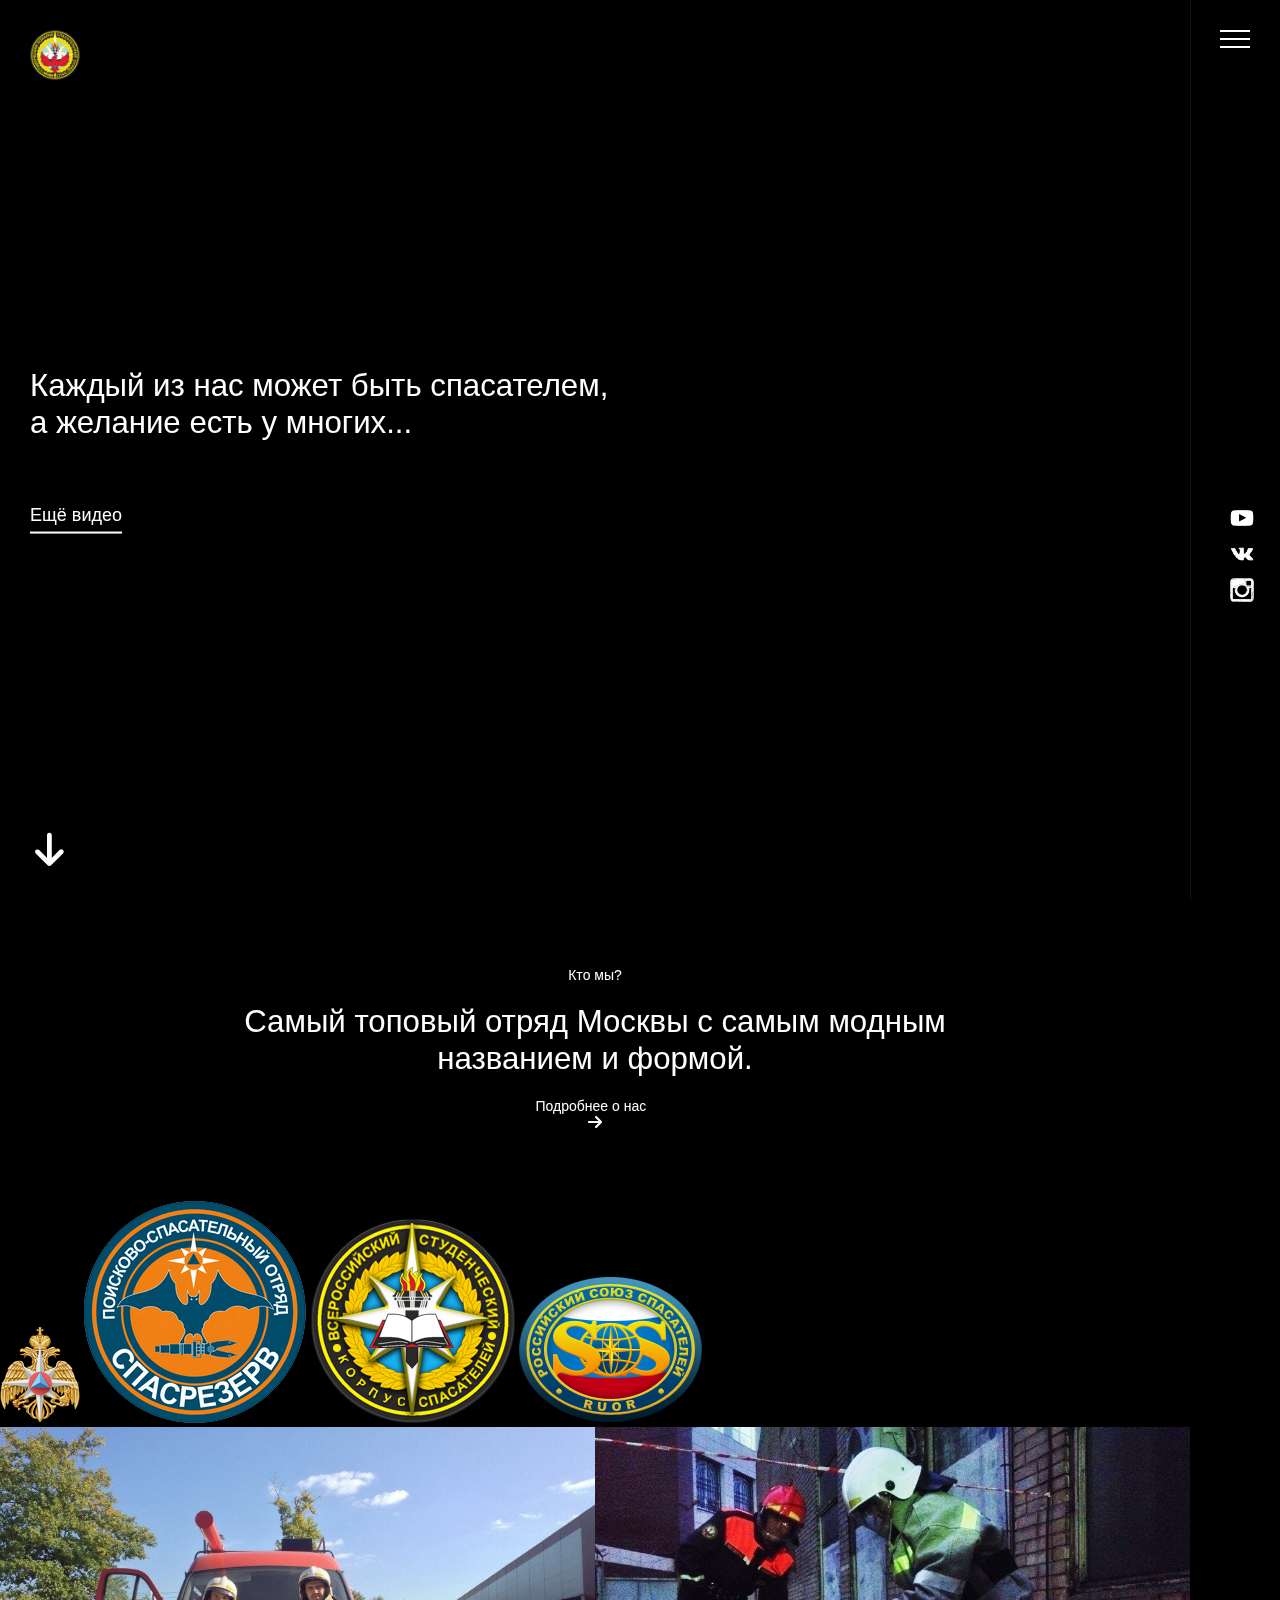
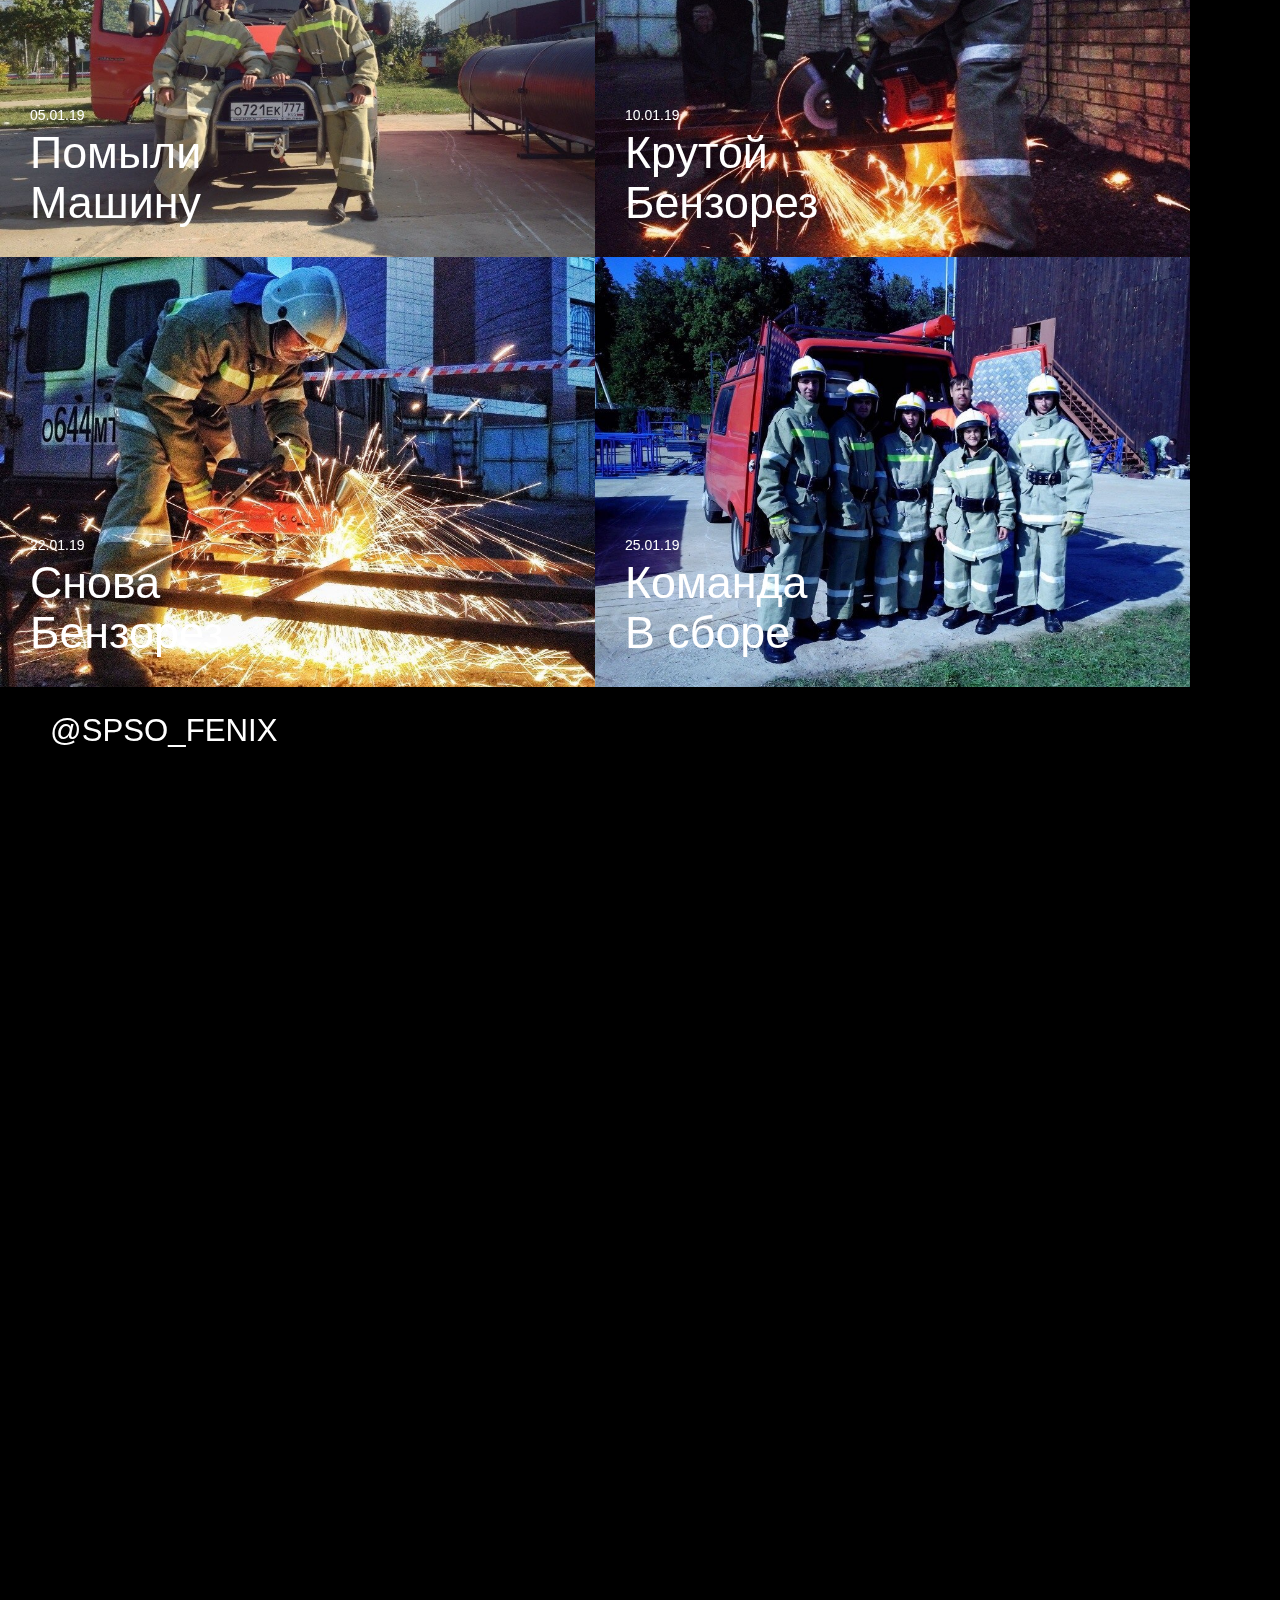
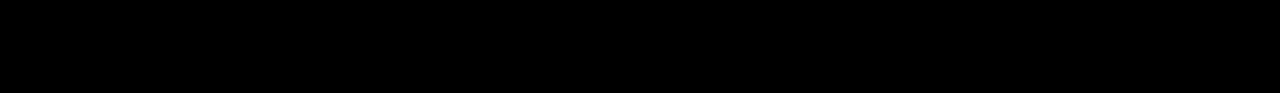
==== commit b0348c06: "8 academic hours" ====
--- a/index.html
+++ b/index.html
@@ -51,7 +51,7 @@
     <p>+7(985)513-35-29<br>
     <a href="mailto:spso_fenix@gmail.com" onclick="ga(&#39;send&#39;, &#39;event&#39;, &#39;contact&#39;, &#39;email&#39;, &#39;footer&#39;);">spso_fenix@gmail.com</a></p>
     <a href="#" class="cta-btn-form form-link" target="_blank" onclick="ga(&#39;send&#39;, &#39;event&#39;, &#39;contact&#39;, &#39;project planner&#39;, &#39;footer&#39;);"><span>Записаться в Отряд</span> <span class="icon-ArrowRight"></span></a>
-    <a href="#" target="_blank" class="cta-btn-form manual-link"><span>Записаться в Отряд</span> <span class="icon-ArrowRight"></span></a></div></div><span class="icon-ArrowUp"></span><div class="logotype"></div></div>
+    <a href="#" target="_blank" class="cta-btn-form manual-link"><span>Записаться в Отряд</span> <span class="icon-ArrowRight"></span></a></div></div><span class="icon-ArrowUp"></span></div>
 <div class="nav-btn-wrap">
     <!--Навигация по сайту-->
     <button class="c-hamburger c-hamburger--htx">
@@ -80,9 +80,9 @@
 </div>
 <div class="ajax-wrap">
     <!--Видео-->
-    <div id="hero-bg-vid" data-vide-bg="mp4: VS.mp4, poster:home-bg.jpg " data-vide-options="bgColor: #000000, loop: true, controls: true, muted: true, position: 50% 50%, posterType: jpg"><div style="position: absolute; z-index: 1; top: 0px; left: 0px; bottom: 0px; right: 0px; overflow: hidden; background-size: cover; background-color: rgb(0, 0, 0); background-repeat: no-repeat; background-position: 50% 50%; background-image: none;">
-        <video controls = "" autoplay="" loop="" preload="auto" muted="" style="margin: auto; position: absolute; z-index: -1; top: 50%; left: 50%; transform: translate(-50%, -50%); visibility: visible; opacity: 1; width: auto; height: 916px;" data-video="0">
-            <!--        <source src="VS.mp4" type="video/mp4"> -->
+    <div id="hero-bg-vid" data-vide-bg="mp4: VS.mp4, poster:home-bg.jpg " data-vide-options="bgColor: #000000, loop: true, muted: true, position: 50% 50%, posterType: jpg"><div style="position: absolute; z-index: 1; top: 0px; left: 0px; bottom: 0px; right: 0px; overflow: hidden; background-size: cover; background-color: rgb(0, 0, 0); background-repeat: no-repeat; background-position: 50% 50%; background-image: none;">
+        <video autoplay="" loop="" preload="auto" muted="" style="margin: auto; position: absolute; z-index: -1; top: 50%; left: 50%; transform: translate(-50%, -50%); visibility: visible; opacity: 1; width: auto; height: 916px;" data-video="0">
+           <source src="VS.mp4" type="video/mp4">
                 </video>
             </div>
             </div>
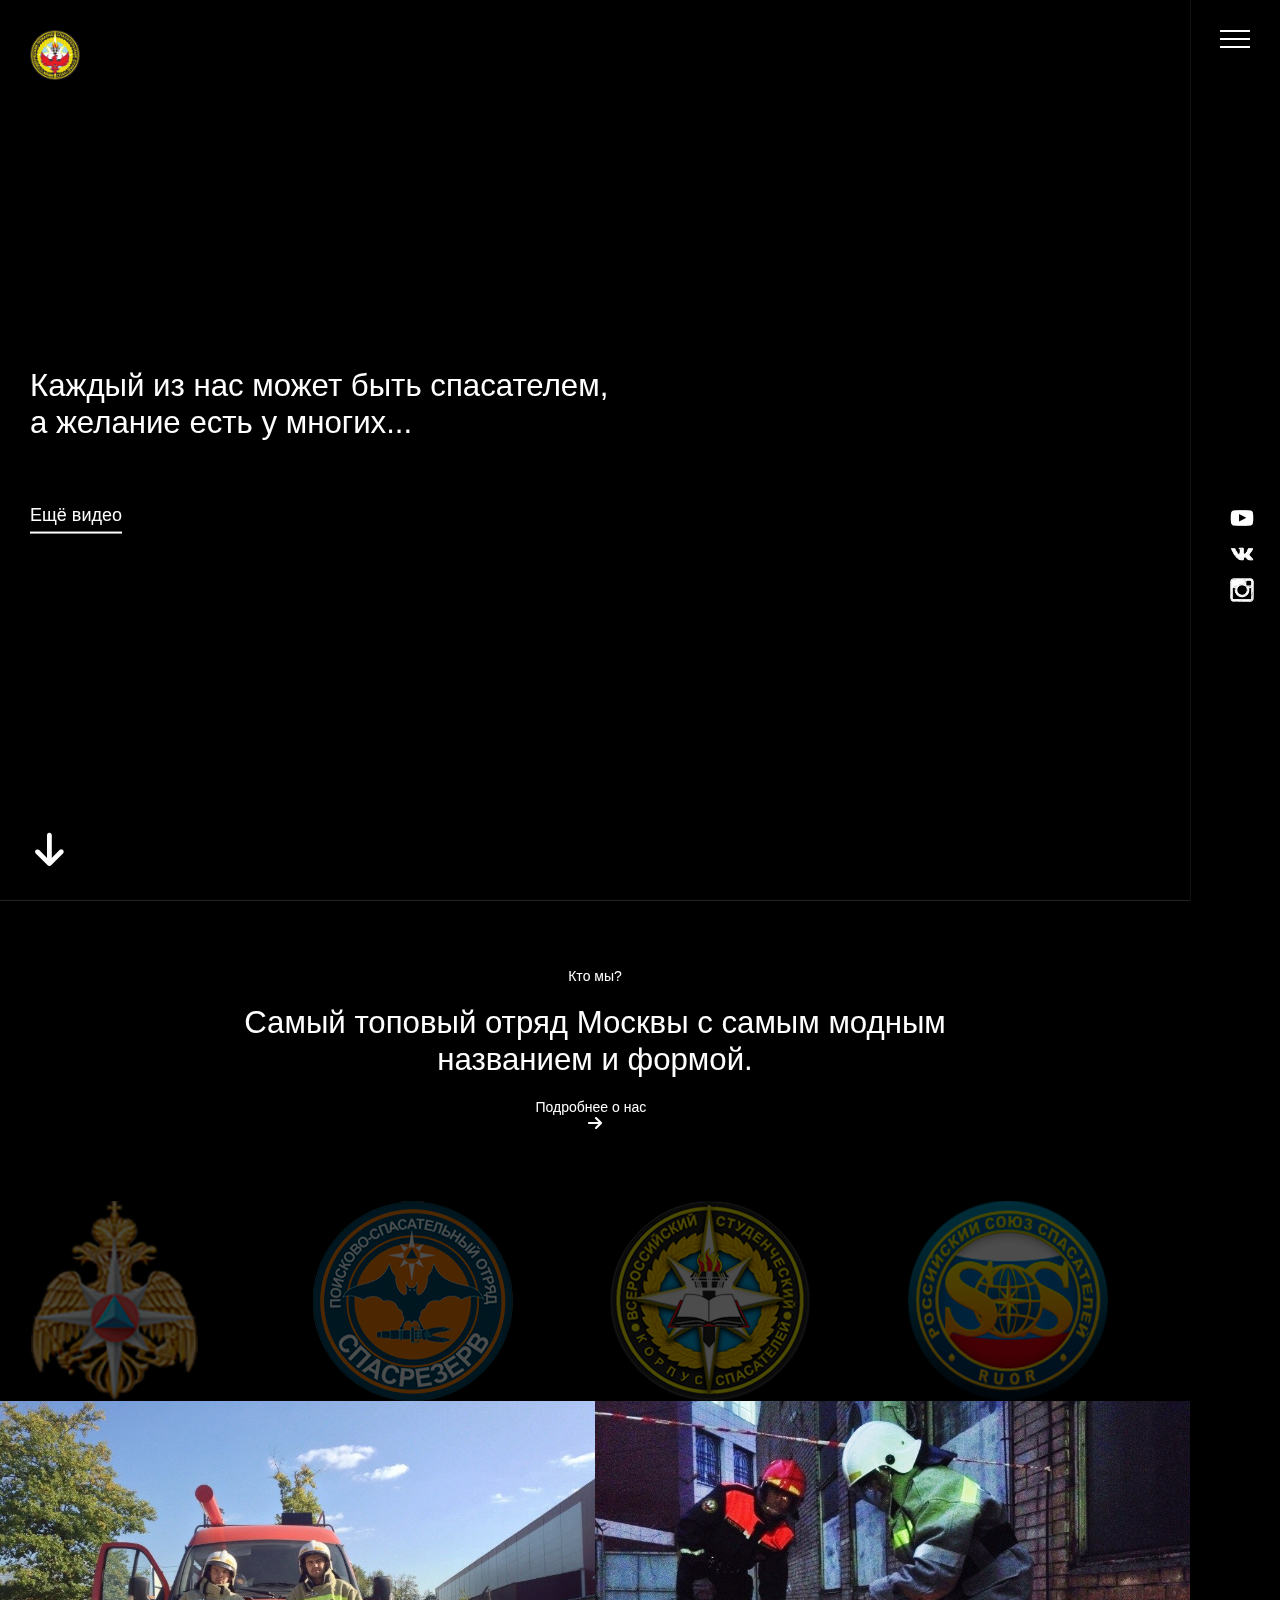
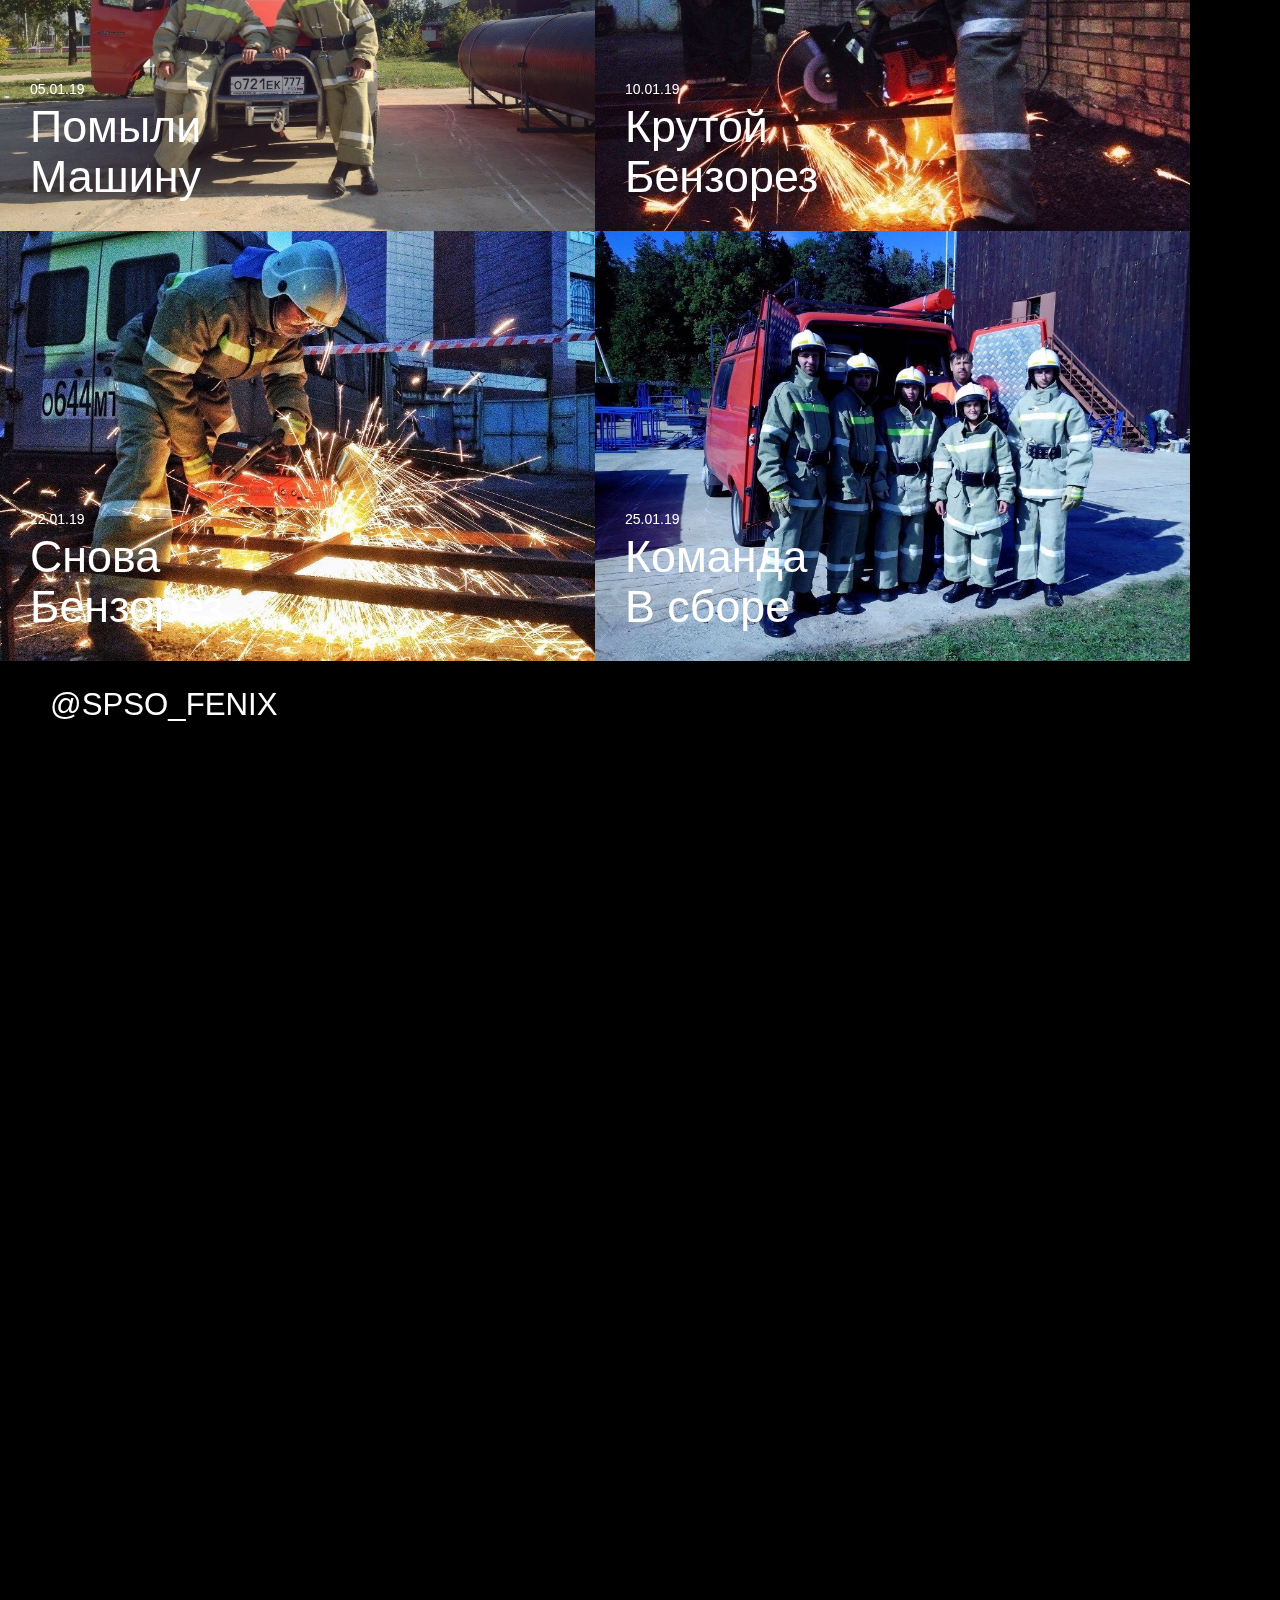
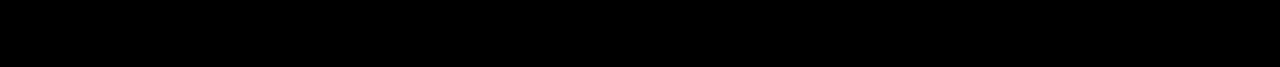
==== commit 9e5c7a34: "10 academic hours" ====
--- a/index.html
+++ b/index.html
@@ -118,12 +118,10 @@
         </div>
 </header>
             <!--Ссылки на супер отряды-->
-            <div class="aligncenter">
-                <a href="http://www.mchs.gov.ru/dop/info/individual"><img src="./img/squad/mchs.png" alt=""></a>
-                <a href="http://spasrezerv.pro/"><img src="./img/squad/spas.png" alt=""></a>
-                <a href="http://vsks.ru/"><img src="./img/squad/vsks.png" alt=""></a>
-                <a href="http://ruor.org/"><img src="./img/squad/ruor.png" alt=""></a>
-            </div>
+            <div class="m-1of2p t-1of4 d-1of4"><a href="http://www.mchs.gov.ru/dop/info/individual" target="_blank"><div class="thumbnail-img-squad" style="background-image: url(./img/squad/mchs.png);"></div></a></div>
+            <div class="m-1of2p t-1of4 d-1of4"><a href="http://spasrezerv.pro/" target="_blank"><div class="thumbnail-img-squad" style="background-image: url(./img/squad/spas.png);"></div></a></div>
+            <div class="m-1of2p t-1of4 d-1of4"><a href="http://vsks.ru/" target="_blank"><div class="thumbnail-img-squad" style="background-image: url(./img/squad/vsks.png);"></div></a></div>
+            <div class="m-1of2p t-1of4 d-1of4"><a href="http://ruor.org/" target="_blank"><div class="thumbnail-img-squad" style="background-image: url(./img/squad/ruor.png);"></div></a></div>
             <!--Оформление новостей-->
     <div class="m-all t-1of2 d-1of2 cf rollin now"><div class="thumbnail-wrap"><div class="thumbnail-cover"><a href="#1" class="thumbnail-link">Подробнее</a><div class="thumbnail-img-place" style="background-image: url(&#39;1.jpg &#39;);"></div><div class="thumbnail-body"><div class="thumbnail-category"><p>05.01.19</p><p></p></div><div class="thumbnail-title"><h2>Помыли<br>Машину</h2></div></div></div></div></div>
     <div class="m-all t-1of2 d-1of2 cf rollin now"><div class="thumbnail-wrap"><div class="thumbnail-cover"><a href="#2" class="thumbnail-link">Подробнее</a><div class="thumbnail-img-place" style="background-image: url(&#39;2.jpg &#39;);"></div><div class="thumbnail-body"><div class="thumbnail-category"><p>10.01.19</p><p></p></div><div class="thumbnail-title"><h2>Крутой<br>Бензорез</h2></div></div></div></div></div>
--- a/css/style.css
+++ b/css/style.css
@@ -180,72 +180,63 @@
 FONT FACE (IN YOUR FACE)
 *********************/
 @font-face {
-  font-family: 'ApercuBold';
-  src: url("../fonts/apercu-bold-webfont.eot");
-  src: url("../fonts/apercu-bold-webfont.eot?#iefix") format("embedded-opentype"), url("../fonts/apercu-bold-webfont.svg#ApercuBold") format("svg"), url("../fonts/apercu-bold-webfont.woff") format("woff"), url("../fonts/apercu-bold-webfont.ttf") format("truetype");
+  font-family: 'AlegreyaSansBold';
+  src: url("../fonts/alegreyasans-bold.ttf") format("truetype");
   font-weight: bold;
   font-style: normal; }
 
 @font-face {
-  font-family: 'ApercuBoldItalic';
-  src: url("../fonts/apercu-bolditalic-webfont.eot");
-  src: url("../fonts/apercu-bolditalic-webfont.eot?#iefix") format("embedded-opentype"), url("../fonts/apercu-bolditalic-webfont.svg#ApercuBoldItalic") format("svg"), url("../fonts/apercu-bolditalic-webfont.woff") format("woff"), url("../fonts/apercu-bolditalic-webfont.ttf") format("truetype");
+  font-family: 'AlegreyaSansBoldItalic';
+  src: url("../fonts/alegreyasans-bolditalic.ttf") format("truetype");
   font-weight: normal;
   font-style: normal; }
 
 @font-face {
-  font-family: 'ApercuItalic';
-  src: url("../fonts/apercu-italic-webfont.eot");
-  src: url("../fonts/apercu-italic-webfont.eot?#iefix") format("embedded-opentype"), url("../fonts/apercu-italic-webfont.svg#ApercuItalic") format("svg"), url("../fonts/apercu-italic-webfont.woff") format("woff"), url("../fonts/apercu-italic-webfont.ttf") format("truetype");
+  font-family: 'AlegreyaSansItalic';
+  src: url("../fonts/alegreyasans-italic.ttf") format("truetype");
   font-weight: normal;
   font-style: normal; }
 
 @font-face {
-  font-family: 'ApercuLight';
-  src: url("../fonts/apercu-light-webfont.eot");
-  src: url("../fonts/apercu-light-webfont.eot?#iefix") format("embedded-opentype"), url("../fonts/apercu-light-webfont.svg#ApercuLight") format("svg"), url("../fonts/apercu-light-webfont.woff") format("woff"), url("../fonts/apercu-light-webfont.ttf") format("truetype");
+  font-family: 'AlegreyaSansLight';
+  src: url("../fonts/alegreyasans-light.ttf") format("truetype");
   font-weight: normal;
   font-style: normal; }
 
 @font-face {
-  font-family: 'ApercuLightItalic';
-  src: url("../fonts/apercu-lightitalic-webfont.eot");
-  src: url("../fonts/apercu-lightitalic-webfont.eot?#iefix") format("embedded-opentype"), url("../fonts/apercu-lightitalic-webfont.svg#ApercuLightItalic") format("svg"), url("../fonts/apercu-lightitalic-webfont.woff") format("woff"), url("../fonts/apercu-lightitalic-webfont.ttf") format("truetype");
+  font-family: 'AlegreyaSansLightItalic';
+  src: url("../fonts/alegreyasans-lightitalic.ttf") format("truetype");
   font-weight: normal;
   font-style: normal; }
 
 @font-face {
-  font-family: 'ApercuMedium';
-  src: url("../fonts/apercu-medium-webfont.eot");
-  src: url("../fonts/apercu-medium-webfont.eot?#iefix") format("embedded-opentype"), url("../fonts/apercu-medium-webfont.svg#ApercuMedium") format("svg"), url("../fonts/apercu-medium-webfont.woff") format("woff"), url("../fonts/apercu-medium-webfont.ttf") format("truetype");
+  font-family: 'AlegreyaSansMedium';
+  src: url("../fonts/alegreyasans-medium.ttf") format("truetype");
   font-weight: normal;
   font-style: normal; }
 
 @font-face {
-  font-family: 'ApercuMediumItalic';
-  src: url("../fonts/apercu-mediumitalic-webfont.eot");
-  src: url("../fonts/apercu-mediumitalic-webfont.eot?#iefix") format("embedded-opentype"), url("../fonts/apercu-mediumitalic-webfont.svg#ApercuMediumItalic") format("svg"), url("../fonts/apercu-mediumitalic-webfont.woff") format("woff"), url("../fonts/apercu-mediumitalic-webfont.ttf") format("truetype");
+  font-family: 'AlegreyaSansMediumItalic';
+  src: url("../fonts/alegreyasans-mediumitalic.ttf") format("truetype");
   font-weight: normal;
   font-style: normal; }
 
 @font-face {
-  font-family: 'ApercuMono';
-  src: url("../fonts/apercu-mono-webfont.eot");
-  src: url("../fonts/apercu-mono-webfont.eot?#iefix") format("embedded-opentype"), url("../fonts/apercu-mono-webfont.svg#ApercuMono") format("svg"), url("../fonts/apercu-mono-webfont.woff") format("woff"), url("../fonts/apercu-mono-webfont.ttf") format("truetype");
+  font-family: 'AlegreyaSansThin';
+  src: url("../fonts/alegreyasans-thin.ttf") format("truetype");
   font-weight: normal;
   font-style: normal; }
 
 @font-face {
-  font-family: 'ApercuRegular';
-  src: url("../fonts/apercu-regular-webfont.eot");
-  src: url("../fonts/apercu-regular-webfont.eot?#iefix") format("embedded-opentype"), url("../fonts/apercu-regular-webfont.svg#ApercuRegular") format("svg"), url("../fonts/apercu-regular-webfont.woff") format("woff"), url("../fonts/apercu-regular-webfont.ttf") format("truetype");
+  font-family: 'AlegreyaSansRegular';
+  src: url("../fonts/alegreyasans-regular.ttf") format("truetype");
   font-weight: normal;
   font-style: normal; }
 
 @font-face {
   font-family: 'icomoon';
   src: url("../fonts/icomoon.eot?6l5p4f");
-  src: url("../fonts/icomoon.eot?6l5p4f#iefix") format("embedded-opentype"), url("../fonts/icomoon.woff2?6l5p4f") format("woff2"), url("../fonts/icomoon.ttf?6l5p4f") format("truetype"), url(".../fonts/icomoon.woff?6l5p4f") format("woff"), url("../fonts/icomoon.svg?6l5p4f#icomoon") format("svg");
+  src: url("../fonts/icomoon.eot?6l5p4f#iefix") format("embedded-opentype"), url("../fonts/icomoon.ttf?6l5p4f") format("truetype"), url("../fonts/icomoon.woff?6l5p4f") format("woff"), url("../fonts/icomoon.svg?6l5p4f#icomoon") format("svg");
   font-weight: normal;
   font-style: normal; }
 
@@ -257,7 +248,6 @@
   font-variant: normal;
   text-transform: none;
   line-height: 1;
-  /* Better Font Rendering =========== */
   -webkit-font-smoothing: antialiased;
   -moz-osx-font-smoothing: grayscale; }
 
@@ -381,6 +371,9 @@
     float: left;
     padding: 0 15px;
     width: 50%; }
+    .m-1of2p {
+        float: left;
+        width: 50%; }
   .m-1of3 {
     float: left;
     padding: 0 15px;
@@ -398,7 +391,6 @@
     padding: 0 15px;
     width: 75%; } }
 
-/* Portrait tablet to landscape */
 @media (min-width: 768px) and (max-width: 1029px) {
   .t-hidden {
     display: none; }
@@ -468,7 +460,6 @@
     padding: 0 15px;
     width: 85.7142857%; } }
 
-/* Landscape to small desktop */
 @media (min-width: 1030px) {
   .d-hidden {
     display: none; }
@@ -561,24 +552,8 @@
     padding: 0 15px;
     width: 8.33%; } }
 
-/*TblKBA GOO*/
-
-.cta-btn .icon-ArrowRightClean, .cta-btn-form .icon-ArrowRightClean {
-  position: absolute;
-  top: 19px;
-  right: 13px;
-  font-size: 16px;
-  padding-left: 10px;
-  -webkit-transform: translate3d(-5px, 0, 0);
-  transform: translate3d(-5px, 0, 0);
-  -webkit-transition: -webkit-transform 0.3s;
-  transition: transform 0.3s;
-  -webkit-transition-timing-function: cubic-bezier(0.75, 0, 0.125, 1);
-  transition-timing-function: cubic-bezier(0.75, 0, 0.125, 1); }
-
 .cta-btn, .cta-btn-form {
   background-color: #fc766a ;
-    font-weight:bold;
   font-size: 14px;
   text-align: left;
   position: relative;
@@ -587,14 +562,14 @@
   -webkit-box-shadow: 0 2px 3px rgba(0, 0, 0, 0.4);
   -moz-box-shadow: 0 2px 3px rgba(0, 0, 0, 0.4);
   box-shadow: 0 2px 3px rgba(0, 0, 0, 0.4); }
-  .cta-btn:hover, .cta-btn:focus, .cta-btn-form:hover, .cta-btn-form:focus {
-    background-color: #fed65e;
-      color: #000;}
-  .cta-btn:active, .cta-btn-form:active {
-    background-color: #fed65e;
-      color: #000;}
-
-.cta-btn:hover .icon-ArrowRightClean, .cta-btn-form:hover .icon-ArrowRightClean {
+.cta-btn:hover, .cta-btn:focus, .cta-btn-form:hover, .cta-btn-form:focus {
+  background-color: #fed65e;
+  color: #000;}
+.cta-btn:active, .cta-btn-form:active {
+  background-color: #fed65e;
+  color: #000;}
+
+.cta-btn:hover .icon-ArrowRight, .cta-btn-form:hover .icon-ArrowRight {
   -webkit-transform: translate3d(0, 0, 0);
   transform: translate3d(0, 0, 0); }
 
@@ -609,7 +584,6 @@
   text-indent: -9999px;
   appearance: none;
   box-shadow: none;
-  border-radius: none;
   border: none;
   cursor: pointer;
   transition: background 0.3s;
@@ -672,26 +646,6 @@
 .open .c-hamburger--htx span::after {
   transition-delay: 0s, 0.3s; }
 
-a.smooth {
-  color: #fff;
-  -moz-transition: color 0.14s ease-in-out;
-  -o-transition: color 0.14s ease-in-out;
-  -webkit-transition: color 0.14s ease-in-out;
-  transition: color 0.14s ease-in-out; }
-  a.smooth:hover, a.smooth:focus {
-    color: #5e5e5e;
-    text-decoration: none;
-    outline: none; }
-  a.smooth:active {
-    color: #5e5e5e; }
-
-/******************************************************************
-Site Name:
-Author:
-
-Stylesheet: Form Styles
-
-******************************************************************/
 /*********************
 INPUTS
 *********************/
@@ -729,223 +683,223 @@
   -o-transition: background-color 0.24s ease-in-out;
   -webkit-transition: background-color 0.24s ease-in-out;
   transition: background-color 0.24s ease-in-out; }
-  input[type="text"]:focus, input[type="text"]:active,
-  input[type="password"]:focus,
-  input[type="password"]:active,
-  input[type="datetime"]:focus,
-  input[type="datetime"]:active,
-  input[type="datetime-local"]:focus,
-  input[type="datetime-local"]:active,
-  input[type="date"]:focus,
-  input[type="date"]:active,
-  input[type="month"]:focus,
-  input[type="month"]:active,
-  input[type="time"]:focus,
-  input[type="time"]:active,
-  input[type="week"]:focus,
-  input[type="week"]:active,
-  input[type="number"]:focus,
-  input[type="number"]:active,
-  input[type="email"]:focus,
-  input[type="email"]:active,
-  input[type="url"]:focus,
-  input[type="url"]:active,
-  input[type="search"]:focus,
-  input[type="search"]:active,
-  input[type="tel"]:focus,
-  input[type="tel"]:active,
-  input[type="color"]:focus,
-  input[type="color"]:active,
-  select:focus,
-  select:active,
-  textarea:focus,
-  textarea:active,
-  .field:focus,
-  .field:active {
-    background-color: #000000;
-    outline: none; }
-  input[type="text"].error, input[type="text"].is-invalid,
-  input[type="password"].error,
-  input[type="password"].is-invalid,
-  input[type="datetime"].error,
-  input[type="datetime"].is-invalid,
-  input[type="datetime-local"].error,
-  input[type="datetime-local"].is-invalid,
-  input[type="date"].error,
-  input[type="date"].is-invalid,
-  input[type="month"].error,
-  input[type="month"].is-invalid,
-  input[type="time"].error,
-  input[type="time"].is-invalid,
-  input[type="week"].error,
-  input[type="week"].is-invalid,
-  input[type="number"].error,
-  input[type="number"].is-invalid,
-  input[type="email"].error,
-  input[type="email"].is-invalid,
-  input[type="url"].error,
-  input[type="url"].is-invalid,
-  input[type="search"].error,
-  input[type="search"].is-invalid,
-  input[type="tel"].error,
-  input[type="tel"].is-invalid,
-  input[type="color"].error,
-  input[type="color"].is-invalid,
-  select.error,
-  select.is-invalid,
-  textarea.error,
-  textarea.is-invalid,
-  .field.error,
-  .field.is-invalid {
-    color: #fbe3e4;
-    border-color: #fbe3e4;
-    background-color: #000000;
-    background-position: 99% center;
-    background-repeat: no-repeat;
-    background-image: url([data-uri]);
-    outline-color: #fbe3e4; }
-  input[type="text"].success, input[type="text"].is-valid,
-  input[type="password"].success,
-  input[type="password"].is-valid,
-  input[type="datetime"].success,
-  input[type="datetime"].is-valid,
-  input[type="datetime-local"].success,
-  input[type="datetime-local"].is-valid,
-  input[type="date"].success,
-  input[type="date"].is-valid,
-  input[type="month"].success,
-  input[type="month"].is-valid,
-  input[type="time"].success,
-  input[type="time"].is-valid,
-  input[type="week"].success,
-  input[type="week"].is-valid,
-  input[type="number"].success,
-  input[type="number"].is-valid,
-  input[type="email"].success,
-  input[type="email"].is-valid,
-  input[type="url"].success,
-  input[type="url"].is-valid,
-  input[type="search"].success,
-  input[type="search"].is-valid,
-  input[type="tel"].success,
-  input[type="tel"].is-valid,
-  input[type="color"].success,
-  input[type="color"].is-valid,
-  select.success,
-  select.is-valid,
-  textarea.success,
-  textarea.is-valid,
-  .field.success,
-  .field.is-valid {
-    color: #e6efc2;
-    border-color: #e6efc2;
-    background-color: #000000;
-    background-position: 99% center;
-    background-repeat: no-repeat;
-    background-image: url([data-uri]);
-    outline-color: #e6efc2; }
-  input[type="text"][disabled], input[type="text"].is-disabled,
-  input[type="password"][disabled],
-  input[type="password"].is-disabled,
-  input[type="datetime"][disabled],
-  input[type="datetime"].is-disabled,
-  input[type="datetime-local"][disabled],
-  input[type="datetime-local"].is-disabled,
-  input[type="date"][disabled],
-  input[type="date"].is-disabled,
-  input[type="month"][disabled],
-  input[type="month"].is-disabled,
-  input[type="time"][disabled],
-  input[type="time"].is-disabled,
-  input[type="week"][disabled],
-  input[type="week"].is-disabled,
-  input[type="number"][disabled],
-  input[type="number"].is-disabled,
-  input[type="email"][disabled],
-  input[type="email"].is-disabled,
-  input[type="url"][disabled],
-  input[type="url"].is-disabled,
-  input[type="search"][disabled],
-  input[type="search"].is-disabled,
-  input[type="tel"][disabled],
-  input[type="tel"].is-disabled,
-  input[type="color"][disabled],
-  input[type="color"].is-disabled,
-  select[disabled],
-  select.is-disabled,
-  textarea[disabled],
-  textarea.is-disabled,
-  .field[disabled],
-  .field.is-disabled {
-    cursor: not-allowed;
-    border-color: #cfcfcf;
-    opacity: 0.6; }
-    input[type="text"][disabled]:focus, input[type="text"][disabled]:active, input[type="text"].is-disabled:focus, input[type="text"].is-disabled:active,
-    input[type="password"][disabled]:focus,
-    input[type="password"][disabled]:active,
-    input[type="password"].is-disabled:focus,
-    input[type="password"].is-disabled:active,
-    input[type="datetime"][disabled]:focus,
-    input[type="datetime"][disabled]:active,
-    input[type="datetime"].is-disabled:focus,
-    input[type="datetime"].is-disabled:active,
-    input[type="datetime-local"][disabled]:focus,
-    input[type="datetime-local"][disabled]:active,
-    input[type="datetime-local"].is-disabled:focus,
-    input[type="datetime-local"].is-disabled:active,
-    input[type="date"][disabled]:focus,
-    input[type="date"][disabled]:active,
-    input[type="date"].is-disabled:focus,
-    input[type="date"].is-disabled:active,
-    input[type="month"][disabled]:focus,
-    input[type="month"][disabled]:active,
-    input[type="month"].is-disabled:focus,
-    input[type="month"].is-disabled:active,
-    input[type="time"][disabled]:focus,
-    input[type="time"][disabled]:active,
-    input[type="time"].is-disabled:focus,
-    input[type="time"].is-disabled:active,
-    input[type="week"][disabled]:focus,
-    input[type="week"][disabled]:active,
-    input[type="week"].is-disabled:focus,
-    input[type="week"].is-disabled:active,
-    input[type="number"][disabled]:focus,
-    input[type="number"][disabled]:active,
-    input[type="number"].is-disabled:focus,
-    input[type="number"].is-disabled:active,
-    input[type="email"][disabled]:focus,
-    input[type="email"][disabled]:active,
-    input[type="email"].is-disabled:focus,
-    input[type="email"].is-disabled:active,
-    input[type="url"][disabled]:focus,
-    input[type="url"][disabled]:active,
-    input[type="url"].is-disabled:focus,
-    input[type="url"].is-disabled:active,
-    input[type="search"][disabled]:focus,
-    input[type="search"][disabled]:active,
-    input[type="search"].is-disabled:focus,
-    input[type="search"].is-disabled:active,
-    input[type="tel"][disabled]:focus,
-    input[type="tel"][disabled]:active,
-    input[type="tel"].is-disabled:focus,
-    input[type="tel"].is-disabled:active,
-    input[type="color"][disabled]:focus,
-    input[type="color"][disabled]:active,
-    input[type="color"].is-disabled:focus,
-    input[type="color"].is-disabled:active,
-    select[disabled]:focus,
-    select[disabled]:active,
-    select.is-disabled:focus,
-    select.is-disabled:active,
-    textarea[disabled]:focus,
-    textarea[disabled]:active,
-    textarea.is-disabled:focus,
-    textarea.is-disabled:active,
-    .field[disabled]:focus,
-    .field[disabled]:active,
-    .field.is-disabled:focus,
-    .field.is-disabled:active {
-      background-color: #d5edf8; }
+input[type="text"]:focus, input[type="text"]:active,
+input[type="password"]:focus,
+input[type="password"]:active,
+input[type="datetime"]:focus,
+input[type="datetime"]:active,
+input[type="datetime-local"]:focus,
+input[type="datetime-local"]:active,
+input[type="date"]:focus,
+input[type="date"]:active,
+input[type="month"]:focus,
+input[type="month"]:active,
+input[type="time"]:focus,
+input[type="time"]:active,
+input[type="week"]:focus,
+input[type="week"]:active,
+input[type="number"]:focus,
+input[type="number"]:active,
+input[type="email"]:focus,
+input[type="email"]:active,
+input[type="url"]:focus,
+input[type="url"]:active,
+input[type="search"]:focus,
+input[type="search"]:active,
+input[type="tel"]:focus,
+input[type="tel"]:active,
+input[type="color"]:focus,
+input[type="color"]:active,
+select:focus,
+select:active,
+textarea:focus,
+textarea:active,
+.field:focus,
+.field:active {
+  background-color: #000000;
+  outline: none; }
+input[type="text"].error, input[type="text"].is-invalid,
+input[type="password"].error,
+input[type="password"].is-invalid,
+input[type="datetime"].error,
+input[type="datetime"].is-invalid,
+input[type="datetime-local"].error,
+input[type="datetime-local"].is-invalid,
+input[type="date"].error,
+input[type="date"].is-invalid,
+input[type="month"].error,
+input[type="month"].is-invalid,
+input[type="time"].error,
+input[type="time"].is-invalid,
+input[type="week"].error,
+input[type="week"].is-invalid,
+input[type="number"].error,
+input[type="number"].is-invalid,
+input[type="email"].error,
+input[type="email"].is-invalid,
+input[type="url"].error,
+input[type="url"].is-invalid,
+input[type="search"].error,
+input[type="search"].is-invalid,
+input[type="tel"].error,
+input[type="tel"].is-invalid,
+input[type="color"].error,
+input[type="color"].is-invalid,
+select.error,
+select.is-invalid,
+textarea.error,
+textarea.is-invalid,
+.field.error,
+.field.is-invalid {
+  color: #fbe3e4;
+  border-color: #fbe3e4;
+  background-color: #000000;
+  background-position: 99% center;
+  background-repeat: no-repeat;
+  background-image: url([data-uri]);
+  outline-color: #fbe3e4; }
+input[type="text"].success, input[type="text"].is-valid,
+input[type="password"].success,
+input[type="password"].is-valid,
+input[type="datetime"].success,
+input[type="datetime"].is-valid,
+input[type="datetime-local"].success,
+input[type="datetime-local"].is-valid,
+input[type="date"].success,
+input[type="date"].is-valid,
+input[type="month"].success,
+input[type="month"].is-valid,
+input[type="time"].success,
+input[type="time"].is-valid,
+input[type="week"].success,
+input[type="week"].is-valid,
+input[type="number"].success,
+input[type="number"].is-valid,
+input[type="email"].success,
+input[type="email"].is-valid,
+input[type="url"].success,
+input[type="url"].is-valid,
+input[type="search"].success,
+input[type="search"].is-valid,
+input[type="tel"].success,
+input[type="tel"].is-valid,
+input[type="color"].success,
+input[type="color"].is-valid,
+select.success,
+select.is-valid,
+textarea.success,
+textarea.is-valid,
+.field.success,
+.field.is-valid {
+  color: #e6efc2;
+  border-color: #e6efc2;
+  background-color: #000000;
+  background-position: 99% center;
+  background-repeat: no-repeat;
+  background-image: url([data-uri]);
+  outline-color: #e6efc2; }
+input[type="text"][disabled], input[type="text"].is-disabled,
+input[type="password"][disabled],
+input[type="password"].is-disabled,
+input[type="datetime"][disabled],
+input[type="datetime"].is-disabled,
+input[type="datetime-local"][disabled],
+input[type="datetime-local"].is-disabled,
+input[type="date"][disabled],
+input[type="date"].is-disabled,
+input[type="month"][disabled],
+input[type="month"].is-disabled,
+input[type="time"][disabled],
+input[type="time"].is-disabled,
+input[type="week"][disabled],
+input[type="week"].is-disabled,
+input[type="number"][disabled],
+input[type="number"].is-disabled,
+input[type="email"][disabled],
+input[type="email"].is-disabled,
+input[type="url"][disabled],
+input[type="url"].is-disabled,
+input[type="search"][disabled],
+input[type="search"].is-disabled,
+input[type="tel"][disabled],
+input[type="tel"].is-disabled,
+input[type="color"][disabled],
+input[type="color"].is-disabled,
+select[disabled],
+select.is-disabled,
+textarea[disabled],
+textarea.is-disabled,
+.field[disabled],
+.field.is-disabled {
+  cursor: not-allowed;
+  border-color: #cfcfcf;
+  opacity: 0.6; }
+input[type="text"][disabled]:focus, input[type="text"][disabled]:active, input[type="text"].is-disabled:focus, input[type="text"].is-disabled:active,
+input[type="password"][disabled]:focus,
+input[type="password"][disabled]:active,
+input[type="password"].is-disabled:focus,
+input[type="password"].is-disabled:active,
+input[type="datetime"][disabled]:focus,
+input[type="datetime"][disabled]:active,
+input[type="datetime"].is-disabled:focus,
+input[type="datetime"].is-disabled:active,
+input[type="datetime-local"][disabled]:focus,
+input[type="datetime-local"][disabled]:active,
+input[type="datetime-local"].is-disabled:focus,
+input[type="datetime-local"].is-disabled:active,
+input[type="date"][disabled]:focus,
+input[type="date"][disabled]:active,
+input[type="date"].is-disabled:focus,
+input[type="date"].is-disabled:active,
+input[type="month"][disabled]:focus,
+input[type="month"][disabled]:active,
+input[type="month"].is-disabled:focus,
+input[type="month"].is-disabled:active,
+input[type="time"][disabled]:focus,
+input[type="time"][disabled]:active,
+input[type="time"].is-disabled:focus,
+input[type="time"].is-disabled:active,
+input[type="week"][disabled]:focus,
+input[type="week"][disabled]:active,
+input[type="week"].is-disabled:focus,
+input[type="week"].is-disabled:active,
+input[type="number"][disabled]:focus,
+input[type="number"][disabled]:active,
+input[type="number"].is-disabled:focus,
+input[type="number"].is-disabled:active,
+input[type="email"][disabled]:focus,
+input[type="email"][disabled]:active,
+input[type="email"].is-disabled:focus,
+input[type="email"].is-disabled:active,
+input[type="url"][disabled]:focus,
+input[type="url"][disabled]:active,
+input[type="url"].is-disabled:focus,
+input[type="url"].is-disabled:active,
+input[type="search"][disabled]:focus,
+input[type="search"][disabled]:active,
+input[type="search"].is-disabled:focus,
+input[type="search"].is-disabled:active,
+input[type="tel"][disabled]:focus,
+input[type="tel"][disabled]:active,
+input[type="tel"].is-disabled:focus,
+input[type="tel"].is-disabled:active,
+input[type="color"][disabled]:focus,
+input[type="color"][disabled]:active,
+input[type="color"].is-disabled:focus,
+input[type="color"].is-disabled:active,
+select[disabled]:focus,
+select[disabled]:active,
+select.is-disabled:focus,
+select.is-disabled:active,
+textarea[disabled]:focus,
+textarea[disabled]:active,
+textarea.is-disabled:focus,
+textarea.is-disabled:active,
+.field[disabled]:focus,
+.field[disabled]:active,
+.field.is-disabled:focus,
+.field.is-disabled:active {
+  background-color: #d5edf8; }
 
 input[type="password"] {
   letter-spacing: 0.3em; }
@@ -960,29 +914,15 @@
   /* 1 */
   -moz-appearance: none;
   appearance: none;
-  background-image: url("/wp-content/themes/derepublica/library/images/down_arrow.png");
   background-repeat: no-repeat;
   background-size: 16px 8px;
   background-position: 95% center; }
 
 /*********************
-BASE (MOBILE) SIZE
-This are the mobile styles. It's what people see on their phones. If
-you set a great foundation, you won't need to add too many styles in
-the other stylesheets. Remember, keep it light: Speed is Important.
-*********************/
-/******************************************************************
-Site Name: De Republica
-Author: Eli Rae
-
-Stylesheet: Base Mobile Stylesheet
-
-******************************************************************/
-/*********************
 GENERAL STYLES
 *********************/
 body {
-  font-family: "ApercuRegular", Helvetica, Arial, sans-serif;
+  font-family: "AlegreyaSansMedium", Helvetica, Arial, sans-serif;
   font-size: 100%;
   color: #fff;
   background-color: #000;
@@ -993,9 +933,6 @@
   padding-bottom: calc(100vh);
   content: 'viewport-units-buggyfill; padding-bottom: calc(100vh)'; }
 
-ul.whr-info {
-  display: none; }
-
 .footer-contact-wrap a.manual-link {
   display: block;
   margin: 0 auto; }
@@ -1012,11 +949,11 @@
   display: none;
   margin: 0 auto; }
 
-.page-template-page-contact a.manual-link {
+a.manual-link {
   display: inline-block;
   margin: 0 auto; }
 
-.page-template-page-contact a.form-link {
+a.form-link {
   display: none;
   margin: 0 auto; }
 
@@ -1167,11 +1104,11 @@
   background: none;
   padding: 0; }
 
-.content section.featured-projects, .content section.delife, .content section.clients {
+.content section.featured-projects, .content section.delife {
   padding-top: 0;
   padding-bottom: 0; }
 
-.content section header h2, .full-width-title header, .project-call-to-action header {
+.content section header h2 {
   max-width: 768px;
   margin: 50px auto 50px auto;
   text-align: center;
@@ -1180,26 +1117,26 @@
   line-height: 1.2em;
   float: none; }
 
-.home .content section header h2, .page-template-page-studio .content section header h2, .single-services .services-list h2, .single-services .featured-projects header h2 {
+.home .content section header h2, .content section header h2, .services-list h2, .featured-projects header h2 {
   margin: 0 auto 0 auto;
   padding: 0px 50px; }
 
-.single-services .services-list {
+.services-list {
   padding-top: 0; }
 
-.home .content section header, .page-template-page-studio .content section header, .single-services .featured-projects header, .single-services .services-list header {
+.home .content section header, .content section header, .featured-projects header, .services-list header {
   padding: 67px 0; }
 
-.postid-2212 .featured-projects header {
+.featured-projects header {
   border-top: 1px solid #232323; }
 
 .home .content section.delife header {
   padding: 25px 0 44px 0; }
 
-.page-template-page-studio .services-list {
+.services-list {
   padding-top: 0; }
 
-.page-template-page-studio .services-list header {
+.services-list header {
   border-bottom: 1px solid #232323; }
 
 .services-list .services-wrap {
@@ -1219,12 +1156,6 @@
   padding: 20px 0 0 0;
   text-align: center; }
 
-.page-template-page-studio .content section header .view-more {
-  width: 160px;
-  margin: 0 auto 0 auto;
-  padding: 20px 0 0 0;
-  text-align: center; }
-
 .content section header .director-link {
   width: 145px; }
 
@@ -1234,7 +1165,7 @@
   margin: 0;
   float: left; }
 
-.content section header a p .icon-ArrowRightClean {
+.content section header a p .icon-ArrowRight {
   font-size: 16px;
   margin: 0;
   padding-top: 0px;
@@ -1258,112 +1189,11 @@
 .delife .m-all, .delife .t-1of3, .delife .t-1of2, .delife .d-1of6 {
   padding: 0; }
 
-.client .m-all, .clients .t-1of3, .clients .t-1of2, .clients .d-1of6 {
-  padding: 0; }
-
-.clients {
-  text-align: center; }
-
-.clients span {
-  width: 150px;
-  padding: 0px;
-  text-align: center;
-  line-height: 0; }
-
-.clients .client-grid {
-  float: left;
-  border-bottom: 1px solid #232323;
-  border-top: 1px solid #232323;
-  padding: 15px; }
-
-.clients .client-grid img {
-  width: 150px;
-  height: 150px; }
-
-.content section.client-references {
-  float: left;
-  text-align: center;
-  padding-bottom: 0; }
-
-.content section.client-references h2 {
-  margin: 35px auto;
-  font-size: 1.4em; }
-
-.home .content section.client-references header {
-  padding: 32px 0 33px 0; }
-
-.reference-grid {
-  float: left;
-  padding: 0 20px 48px 20px; }
-
-.reference-grid .d-1of3 {
-  padding: 0 25px; }
-
-.client-references .icon-quote {
-  font-size: 28px; }
-
-.client-references .ref {
-  font-size: 14px;
-  padding-top: 0;
-  margin-top: 0; }
-
-.client-references .ref-name {
-  font-size: 14px;
-  font-weight: bold;
-  padding-bottom: 5px;
-  margin-bottom: 0; }
-
-.reference-grid p.quote-body {
-  margin-top: 12px;
-  -webkit-hyphens: none;
-  -moz-hyphens: none;
-  hyphens: none;
-  font-size: 14px; }
-
-.reference-grid .div-line {
-  float: none;
-  margin: 0 auto;
-  display: block; }
-
-.reference-grid .div-line-wrap {
-  padding: 7px 0 20px 0; }
-
 .home .content section.services-list header {
   padding: 52px 0 65px 0;
   border-bottom: 1px solid #232323; }
 
-.services-grid {
-  float: left;
-  width: 100%;
-  text-align: center; }
-
-.services-grid ul {
-  text-align: center; }
-
-.services-grid ul li {
-  padding: 2px 0;
-  font-size: 14px; }
-
-.services-grid ul li a {
-  text-decoration: none; }
-
-.services-grid h3.list-title {
-  font-size: 18px; }
-
-.services-grid .div-line {
-  margin: 0 auto;
-  display: block;
-  float: none; }
-
-.services-grid .div-line-wrap {
-  padding: 0px 0 20px 0; }
-
-.single-services .services-grid .div-line {
-  margin: 0;
-  display: block;
-  float: left; }
-
-.single-services .services-list .services-grid .div-line {
+.services-list .div-line {
   margin: 0 auto;
   display: block;
   float: none; }
@@ -1384,716 +1214,17 @@
   -khtml-opacity: 1;
   filter: alpha(opacity=1); }
 
-.single-directors .content .rollin {
-  -webkit-transition: opacity 0.35s, -webkit-transform 0.35s;
-  transition: opacity 0.35s, transform 0.35s;
-  opacity: 1;
-  -moz-opacity: 1;
-  -khtml-opacity: 1;
-  filter: alpha(opacity=1); }
-
 /*********************
 SERVICES STYLES
 *********************/
-.vidspace-centre {
-  margin: 0 auto;
-  max-width: 860px; }
-
-.postid-2212 .vidspace-centre {
-  margin: 0 auto;
-  max-width: 980px; }
-
-.service-info-centre {
-  margin: 0 auto;
-  max-width: 900px;
-  padding: 0 30px; }
-
-.service-info-wrap {
-  height: 550px;
-  position: relative; }
-
-.service-info-inner {
-  left: 50%;
-  top: 50%;
-  position: absolute;
-  -webkit-transform: translate(-50%, -50%);
-  -ms-transform: translate(-50%, -50%);
-  transform: translate(-50%, -50%); }
-
-.service-info-content p {
-  font-size: 14px;
-  line-height: 1.3em; }
-
-.service-info-inner .service-info-content {
-  max-width: 375px; }
-
-.service-info-inner .service-info-feature-img {
-  width: 260px;
-  height: auto; }
-
-.service-info-inner .service-info-feature-img img {
-  width: 100%;
-  height: auto; }
-
-.service-info-inner .service-info-content .cta-btn-form {
-  margin-top: 15px; }
-
-.service-info-inner h2 {
-  margin-top: 0;
-  font-size: 1.4em;
-  text-align: center; }
-
-.service-info {
-  float: left;
-  width: 100%;
-  border-bottom: 1px solid #232323;
-  border-top: 1px solid #232323;
-  height: 550px; }
-
-.single-services .content section.services {
-  padding-bottom: 0; }
-
-.single-services .header-tagline-wrap h1 {
-  font-weight: 600;
-  font-size: 22px;
-  margin: 0;
-  padding: 0;
-  line-height: 1.2em; }
-
-.single-services .header-tagline-wrap p {
-  font-size: 12px;
-  line-height: 1.4em;
-  margin: 0;
-  opacity: 1;
-  -webkit-hyphens: none;
-  -moz-hyphens: none;
-  hyphens: none; }
-
-.single-services .header-tagline-wrap h4 {
-  font-weight: normal;
-  font-size: 12px;
-  line-height: 1.4em;
-  padding: 0 0 12px 0;
-  margin: 0; }
-
-.single-services .header-tagline-wrap .service-showreel-wrapper-mobile .see-more-btn {
-  font-size: 12px;
-  text-decoration: none;
-  border-bottom: 2px solid #fff; }
-
-.single-services .header-tagline-wrap .service-showreel-wrapper-mobile {
-  margin: 15px auto 15px auto;
-  position: relative;
-  height: 85px;
-  width: 153px; }
-
-.single-services .header-tagline-wrap .inner-mobile {
-  position: absolute;
-  top: 0;
-  width: 100%;
-  height: 100%;
-  z-index: 2; }
-
-.single-services .header-tagline-wrap .overlay-mobile {
-  position: absolute;
-  top: 0;
-  width: 100%;
-  height: 100%;
-  z-index: 3;
-  opacity: 0.1;
-  -moz-opacity: 0.1;
-  -khtml-opacity: 0.1;
-  filter: alpha(opacity=0.1);
-  background: #000000; }
-
-.single-services .header-tagline-wrap .mobile-play-icon {
-  position: absolute;
-  top: 0;
-  width: 100%;
-  height: 100%;
-  z-index: 4; }
-
-.single-services .header-tagline-wrap .inner-mobile img {
-  max-width: 153px;
-  height: auto;
-  -webkit-border-radius: 10px;
-  -moz-border-radius: 10px;
-  border-radius: 10px; }
-
-.single-services .mobile-logo-header {
-  height: 22px;
-  width: 120px;
-  margin: 0 auto 12px auto; }
-
-.single-services .header-tagline-wrap .service-showreel-wrapper-mobile h4 {
-  font-weight: normal;
-  font-size: 12px;
-  line-height: 1.4em;
-  padding: 0;
-  margin: 0; }
-
-.single-services .header-tagline-wrap {
-  width: 100%;
-  left: 50%;
-  padding: 0 15px 0 15px;
-  display: block;
-  position: absolute;
-  text-align: center;
-  -webkit-transform: translate(-50%, -50%);
-  -ms-transform: translate(-50%, -50%);
-  transform: translate(-50%, -50%); }
-
-.single-services .header-main {
-  max-width: 300px;
-  margin: 0 auto; }
-
-.single-services .service-cta-wrapper-mobile .client-grid .m-1of4 {
-  padding: 0; }
-
-.single-services .service-cta-wrapper-mobile .client-grid {
-  max-width: 300px;
-  margin: 0 auto; }
-
-.single-services .service-cta-wrapper {
-  width: 295px;
-  height: 530px;
-  text-align: center;
-  left: 50%;
-  -webkit-transform: translate(-50%, -50%);
-  -ms-transform: translate(-50%, -50%);
-  transform: translate(-50%, -50%);
-  top: 50%;
-  position: absolute; }
-
-.single-services .service-cta-wrapper-mobile h4 {
-  margin: 0;
-  padding: 0; }
-
-.single-services .service-showreel-wrapper {
-  width: 260px;
-  height: auto;
-  padding-left: 40px;
-  text-align: center;
-  left: 50%;
-  -webkit-transform: translate(-50%, -50%);
-  -ms-transform: translate(-50%, -50%);
-  transform: translate(-50%, -50%);
-  top: 50%;
-  position: absolute; }
-
-.single-services .service-digital-wrapper {
-  width: 260px;
-  height: auto;
-  padding-left: 40px;
-  text-align: center;
-  left: 50%;
-  -webkit-transform: translate(-50%, -50%);
-  -ms-transform: translate(-50%, -50%);
-  transform: translate(-50%, -50%);
-  top: 50%;
-  position: absolute; }
-
-.single-services .service-digital-wrapper .service-digital-watch-btn {
-  position: absolute;
-  left: 0px; }
-
-.single-services .service-digital-viewmore a {
-  font-size: 14px;
-  text-decoration: none;
-  border-bottom: 2px solid #fff;
-  padding-bottom: 4px; }
-
-.single-services .service-showreel-work-cta {
-  padding: 10px; }
-
-.single-services .service-showreel-work-cta a {
-  font-size: 14px;
-  border-bottom: 2px solid #fff;
-  text-decoration: none; }
-
-.single-services .service-showreel-inner .service-showreel-watch-btn {
-  position: absolute;
-  left: 0px; }
-
-.single-services .service-showreel-inner img {
-  width: 100%;
-  height: auto; }
-
-.single-services .service-showreel-inner .thumbnail-body img {
-  width: 90px;
-  height: 90px; }
-
-.header-holder {
-  float: left;
-  overflow: hidden;
-  position: relative;
-  width: 100%;
-  height: 100vh;
-  content: 'viewport-units-buggyfill; height: 100vh;';
-  display: block; }
-
-.single-services .service-showreel-title h3 {
-  font-size: 14px;
-  text-decoration: none;
-  display: inline-block;
-  height: 15px;
-  padding-bottom: 0;
-  margin-bottom: 15px; }
-
 .bottom .header-tagline-wrap {
   display: none; }
 
-.sub-service-list-1 {
-  padding-left: 0; }
-
-.sub-service-list-2 {
-  padding-right: 0; }
-
-.services-grid .m-all {
-  padding: 15px; }
-
-.services-grid .row {
-  float: left;
-  width: 100%; }
-
-.sub-service li {
-  padding: 2px 0;
-  font-size: 0.8em;
-  line-height: 1.3em;
-  list-style-position: inside;
-  text-indent: -20px;
-  padding-left: 20px; }
-
-.sub-service li:before {
-  font-family: 'icomoon';
-  content: "\e910";
-  float: left;
-  width: 1.4em;
-  color: #673BFF; }
-
-.single-services .header-tagline-wrap .service-showreel-wrapper-mobile a.video-link {
-  display: block; }
-
-.single-services .header-tagline-wrap a.video-link {
-  border-bottom: 2px solid #fff;
-  line-height: 1;
-  padding: 4px 0 8px 0;
-  display: block;
-  width: auto;
-  float: left;
-  margin: 8px 30px 0 0px;
-  font-size: 0.9em;
-  display: none; }
-
-.cta-btn {
-  font-size: 0.9em;
-  width: 230px; }
-
-.service-icon-wrap {
-  width: 14.2857142857%;
-  float: left;
-  text-align: right; }
-
-.services-grid {
-  width: 100%;
-  padding: 50px 0;
-  float: left;
-  border-bottom: 1px solid #232323;
-  border-top: 1px solid #232323; }
-
-.services-grid .service-icon-wrap span {
-  width: 100%;
-  font-size: 44px; }
-
-.service-icon-wrap h2.service-number {
-  padding: 0;
-  margin: 0 0 15px 0;
-  line-height: 1.1;
-  font-size: 1.4em;
-  font-family: "ApercuRegular", Helvetica, Arial, sans-serif; }
-
-.service-content-wrap {
-  width: 85.7142857%;
-  float: left;
-  padding-left: 30px;
-  text-align: left; }
-
-.service-content-wrap h2 {
-  padding: 0;
-  margin: 0 0 15px 0;
-  line-height: 1.1;
-  font-size: 1.4em; }
-
-.service-preview .div-line-wrap {
-  float: left;
-  width: 100%;
-  padding: 0px 0 15px 0; }
-
-.services .header-inner .div-line {
-  float: none;
-  width: 30px;
-  margin: 0 auto; }
-
-.services .header-inner .div-line-wrap {
-  padding: 0; }
-
-.header-inner {
-  text-align: center;
-  margin: 50px auto 50px auto; }
-
-.content section header .header-inner h2 {
-  margin: 35px auto 0px auto; }
-
-.services-menu-wrap {
-  text-align: center; }
-
-.services-menu-wrap ul {
-  text-align: center;
-  list-style: none;
-  margin: 0;
-  padding: 0; }
-
-.services-menu-wrap ul li {
-  display: inline;
-  margin: 0 5px; }
-
-.services-menu-wrap ul li a {
-  display: inline-block;
-  text-decoration: none;
-  color: #464646;
-  padding: 10px 0;
-  border-bottom: 2px solid #000000;
-  -moz-transition: color 0.4s ease-in-out;
-  -o-transition: color 0.4s ease-in-out;
-  -webkit-transition: color 0.4s ease-in-out;
-  transition: color 0.4s ease-in-out;
-  -moz-transition: border-bottom 0.4s ease-in-out;
-  -o-transition: border-bottom 0.4s ease-in-out;
-  -webkit-transition: border-bottom 0.4s ease-in-out;
-  transition: border-bottom 0.4s ease-in-out; }
-
-.services-menu-wrap ul li.selected a {
-  color: #fff;
-  border-bottom: 2px solid #ffffff;
-  -moz-transition: border-bottom 0.4s ease-in-out;
-  -o-transition: border-bottom 0.4s ease-in-out;
-  -webkit-transition: border-bottom 0.4s ease-in-out;
-  transition: border-bottom 0.4s ease-in-out; }
-
-.services-menu-wrap ul li a:hover, .services-menu-wrap ul li a:focus {
-  -moz-transition: color 0.4s ease-in-out;
-  -o-transition: color 0.4s ease-in-out;
-  -webkit-transition: color 0.4s ease-in-out;
-  transition: color 0.4s ease-in-out;
-  color: #ffffff; }
-
-ul.service-blocks li {
-  display: none; }
-
-ul.service-blocks li.selected {
-  display: block; }
-
-.contact-form-body span {
-  padding-right: 10px; }
-
-.contact-form-body a {
-  text-decoration: none; }
-
-.contact-form-body .icon-Vimeo-Icon {
-  font-size: 14px; }
-
-.contact-form-header h2 {
-  line-height: 1.1;
-  font-size: 1.4em; }
-
-.cta-header {
-  position: fixed;
-  top: 0px;
-  right: 0px;
-  width: 100%;
-  height: 60px;
-  background: #000000;
-  z-index: 50;
-  -moz-transition: z-index 0.6s ease-in-out;
-  -o-transition: z-index 0.6s ease-in-out;
-  -webkit-transition: z-index 0.6s ease-in-out;
-  transition: z-index 0.6s ease-in-out;
-  opacity: 1;
-  -moz-opacity: 1;
-  -khtml-opacity: 1;
-  filter: alpha(opacity=1);
-  -moz-transition: opacity 0.4s ease-in-out, top 0.4s ease-in-out;
-  -o-transition: opacity 0.4s ease-in-out, top 0.4s ease-in-out;
-  -webkit-transition: opacity 0.4s ease-in-out, top 0.4s ease-in-out;
-  transition: opacity 0.4s ease-in-out, top 0.4s ease-in-out; }
-
-.scrolltop .cta-header {
-  opacity: 0;
-  -moz-opacity: 0;
-  -khtml-opacity: 0;
-  filter: alpha(opacity=0);
-  top: -60px;
-  -moz-transition: opacity 0.4s ease-in-out, top 0.4s ease-in-out;
-  -o-transition: opacity 0.4s ease-in-out, top 0.4s ease-in-out;
-  -webkit-transition: opacity 0.4s ease-in-out, top 0.4s ease-in-out;
-  transition: opacity 0.4s ease-in-out, top 0.4s ease-in-out; }
-
-.loading .cta-header {
-  opacity: 0;
-  -moz-opacity: 0;
-  -khtml-opacity: 0;
-  filter: alpha(opacity=0); }
-
-.open .cta-header {
-  z-index: 50;
-  -moz-transition: z-index 0.4s ease-in-out;
-  -o-transition: z-index 0.4s ease-in-out;
-  -webkit-transition: z-index 0.4s ease-in-out;
-  transition: z-index 0.4s ease-in-out; }
-
-.cta-header-title {
-  position: absolute;
-  top: 0;
-  left: 0;
-  width: 100%;
-  text-align: center;
-  padding: 12px 0 10px 0px; }
-
-.cta-title {
-  font-weight: bold; }
-
-.cta-header-title .cta-btn {
-  margin-left: 0px;
-  font-size: 0.8em;
-  width: 210px;
-  padding: 10px 10px 10px 20px; }
-
-.cta-header-title .cta-btn .icon-ArrowRightClean {
-  top: 10px; }
-
-.cta-header .cta-header-logo .icon-logo {
-  opacity: 1;
-  -moz-opacity: 1;
-  -khtml-opacity: 1;
-  filter: alpha(opacity=1);
-  width: 40px;
-  height: 30px;
-  top: 17px; }
-
-.cta-header .cta-header-logo .icon-logo img {
-  width: 40px;
-  height: auto; }
-
-.single-services .vidspace {
-  background: #000000;
-  padding-right: 0px; }
-
 /*********************
 CONTACT PAGE STYLES
 *********************/
 .page-template-page-contact {
   padding-bottom: 0; }
-
-.page-template-page-contact .subscribe-wrap {
-  width: 100%;
-  float: left;
-  margin-bottom: 10px; }
-
-.page-template-page-contact #cm-ajax-email p {
-  padding: 0;
-  margin: 0; }
-
-.page-template-page-contact #cm-ajax-email {
-  border: none;
-  padding: 0;
-  margin: 0;
-  background: none;
-  border-bottom: 2px solid #ffffff;
-  font-size: 0.9em; }
-
-.open-subscribe .footer-contact .subscribe-wrap {
-  position: absolute;
-  left: 0px;
-  -moz-transition: left 0.4s ease-in-out;
-  -o-transition: left 0.4s ease-in-out;
-  -webkit-transition: left 0.4s ease-in-out;
-  transition: left 0.4s ease-in-out; }
-
-.footer-contact .subscribe-wrap {
-  position: absolute;
-  left: -250px;
-  -moz-transition: left 0.4s ease-in-out;
-  -o-transition: left 0.4s ease-in-out;
-  -webkit-transition: left 0.4s ease-in-out;
-  transition: left 0.4s ease-in-out; }
-
-.footer-contact .subscribe-wrap p {
-  padding: 0;
-  margin: 0; }
-
-.footer-contact .subscribe-wrap p strong {
-  font-weight: normal; }
-
-.footer-contact #cm-ajax-email {
-  border: none;
-  padding: 0;
-  margin: 0;
-  background: none;
-  border-bottom: 2px solid #ffffff;
-  font-size: 0.9em;
-  max-width: 200px; }
-
-.footer-contact input[type="submit"] {
-  background: none;
-  text-align: left;
-  color: #ffffff;
-  padding: 0;
-  border: none;
-  margin: 15px 0;
-  font-weight: bold;
-  float: left;
-  font-size: 14px; }
-
-.footer-contact .cm_ajax_loading, .page-template-page-contact .cm_ajax_loading {
-  left: 0;
-  width: 8em;
-  height: 8em;
-  margin-top: 15px;
-  float: left;
-  position: initial; }
-
-.footer-contact .cm_ajax_failed, .page-template-page-contact .cm_ajax_failed {
-  font-size: 0.9em;
-  padding-bottom: 10px;
-  float: left;
-  width: 100%;
-  padding-right: 30px; }
-
-/*********************
-FOOTER FORM STYLES
-*********************/
-.contact-form-wrap {
-  float: left;
-  width: 100%;
-  padding: 30px 0 60px 0; }
-
-.contact-form-wrap li.gfield {
-  float: left;
-  padding: 0 15px; }
-
-.contact-form-wrap .gform_wrapper .top_label .gfield_label, .contact-form-wrap .gform_wrapper .field_sublabel_above .ginput_complex.ginput_container label {
-  display: none; }
-
-.gform_wrapper ul li, .gform_wrapper ol li {
-  padding-left: 0px; }
-
-#main .gform_wrapper .gform_footer, .gform_confirmation_wrapper {
-  padding: 0 15px; }
-
-.gform_confirmation_wrapper h3 {
-  padding: 15px;
-  font-family: "ApercuRegular", Helvetica, Arial, sans-serif;
-  color: #fff;
-  text-decoration: none;
-  background-color: #5DA423;
-  text-transform: uppercase;
-  border-radius: 4px; }
-
-.gform_confirmation_wrapper p {
-  font-size: 13px; }
-
-button,
-html input[type="button"],
-input[type="reset"],
-input[type="submit"] {
-  float: right; }
-
-.gform_wrapper ul.gform_fields li.gfield {
-  padding-right: 0; }
-
-.gform_wrapper p.sub-title {
-  text-transform: uppercase;
-  font-size: 13px; }
-
-.gform_wrapper h3.sub-title {
-  text-transform: uppercase;
-  font-size: 13px; }
-
-.gform_wrapper ul.gform_fields li.gfield select {
-  font-size: 13px;
-  padding: 2px 0 2px 8px;
-  color: #ababaa;
-  -webkit-appearance: none;
-  -moz-appearance: none;
-  appearance: none; }
-
-.contact-form-wrap textarea {
-  font-size: 13px;
-  padding: 8px 0 8px 8px; }
-
-.contact-form-wrap .gform_wrapper input:not([type=radio]):not([type=checkbox]):not([type=submit]):not([type=button]):not([type=image]):not([type=file]) {
-  padding: 5px 10px;
-  font-size: 13px; }
-
-.gform_wrapper .field_sublabel_above .gfield_description {
-  color: #ccc;
-  display: none; }
-
-.gform_wrapper.gf_browser_chrome .gfield_checkbox li input#choice_2_13_1[type=checkbox] {
-  float: left;
-  margin-right: 10px; }
-
-#main .gform_wrapper ul.gform_fields li.gfield {
-  padding-right: 0px; }
-
-.contact-form-wrap .gform_wrapper .gfield_checkbox li input, .contact-form-wrap .gform_wrapper .gfield_checkbox li input[type=checkbox], #main .gform_wrapper .gfield_radio li input[type=radio] {
-  float: left;
-  margin-top: 3px;
-  margin-right: 5px; }
-
-.gfield_error input, .gfield_error textarea {
-  border: 1px solid #673BFF; }
-
-#gform_wrapper_1 {
-  padding-right: 15px; }
-
-.gfield_visibility_hidden {
-  display: none; }
-
-.validation_error {
-  float: left;
-  width: 100%;
-  padding: 15px; }
-
-.gform_ajax_spinner {
-  margin-left: 20px;
-  border: 4px solid rgba(255, 255, 255, 0.3);
-  border-left: 4px solid white;
-  animation: spinner 1.1s infinite linear;
-  border-radius: 50%;
-  width: 30px;
-  height: 30px; }
-
-@keyframes spinner {
-  0% {
-    transform: rotate(0deg); }
-  100% {
-    transform: rotate(360deg); } }
-
-.contact-form-header {
-  padding: 0 15px; }
-
-.contact-form-body p.sub-head {
-  font-weight: bold; }
-
-.contact-form-body p {
-  font-size: 13px; }
-
-.contact-form-body .icon-DR_RedBull {
-  font-size: 50px; }
-
-.contact-form-body .div-line-wrap {
-  padding: 0px 0 14px 0; }
 
 /*********************
 PROJECT PAGE STYLES
@@ -2149,7 +1280,7 @@
   line-height: 1.1;
   float: left; }
 
-.intro-body-copy p, .service-content-wrap p {
+.intro-body-copy p {
   margin-top: 0;
   font-size: 0.9em;
   line-height: 1.3em; }
@@ -2157,13 +1288,6 @@
 .intro-body-copy h4.overview-title {
   margin: 0 0 20px 0;
   line-height: 1; }
-
-.intro-body-copy p.project-tags, .service-content-wrap p.project-tags {
-  text-transform: uppercase;
-  font-size: 0.75em; }
-
-.intro-body-copy p.project-tags a, .service-content-wrap p.project-tags a {
-  text-decoration: none; }
 
 p.category-title {
   font-size: 0.9em;
@@ -2183,116 +1307,11 @@
   border-bottom: 2px solid #fff;
   width: 30px; }
 
-.single .full-width-title {
-  float: left; }
-
 .video-bg-section {
   width: 100%;
   height: 183px;
   position: relative;
   z-index: 4; }
-
-.content section.image-gallery {
-  padding: 0;
-  line-height: 0; }
-  .content section.image-gallery.video-gal-dir {
-    padding-bottom: 45px; }
-    .content section.image-gallery.video-gal-dir a.thumbnail-link {
-      opacity: 0.8;
-      -moz-opacity: 0.8;
-      -khtml-opacity: 0.8;
-      filter: alpha(opacity=0.8);
-      background: rgba(0, 0, 0, 0.1);
-      -moz-transition: background 0.3s ease-in-out;
-      -o-transition: background 0.3s ease-in-out;
-      -webkit-transition: background 0.3s ease-in-out;
-      transition: background 0.3s ease-in-out;
-      text-indent: inherit; }
-      .content section.image-gallery.video-gal-dir a.thumbnail-link:hover, .content section.image-gallery.video-gal-dir a.thumbnail-link:focus {
-        background: rgba(0, 0, 0, 0.4);
-        -moz-transition: background 0.3s ease-in-out;
-        -o-transition: background 0.3s ease-in-out;
-        -webkit-transition: background 0.3s ease-in-out;
-        transition: background 0.3s ease-in-out; }
-        .content section.image-gallery.video-gal-dir a.thumbnail-link:hover .icon-PlayIcon, .content section.image-gallery.video-gal-dir a.thumbnail-link:focus .icon-PlayIcon {
-          opacity: 1;
-          -moz-opacity: 1;
-          -khtml-opacity: 1;
-          filter: alpha(opacity=1); }
-
-.content .image-gallery-inner {
-  padding: 0 10px;
-  float: left;
-  width: 100%; }
-
-.content .image-gallery-inner h3 {
-  font-size: 1.1em;
-  font-family: "ApercuBold", Helvetica, Arial, sans-serif;
-  margin: 10px 0 0 0;
-  line-height: 1.15em; }
-
-.content .image-gallery-inner p {
-  line-height: 1.4em;
-  margin: 0; }
-
-.row-1 {
-  width: 100%;
-  max-width: 870px;
-  margin: 0 auto; }
-
-.row-2 {
-  width: 100%;
-  max-width: 870px;
-  margin: 0 auto; }
-
-.image-gallery img {
-  width: 100%;
-  height: auto; }
-
-.image-gallery .m-all, .image-gallery .t-all, .image-gallery .d-all, .image-gallery .t-1of2, .image-gallery .d-1of2 {
-  padding: 10px; }
-
-.content section .full-width-title h3 {
-  max-width: 768px;
-  margin: 50px auto;
-  text-align: center;
-  padding: 0px 25px;
-  font-size: 1.7em;
-  line-height: 1.2em;
-  float: none; }
-
-.content .full-width-title h3 {
-  font-size: 1.1em;
-  font-family: "ApercuBold", Helvetica, Arial, sans-serif;
-  margin: 0;
-  line-height: 1.15em; }
-
-.content .full-width-title p {
-  font-size: 0.6em;
-  line-height: 1.4em;
-  margin: 25px 0 0 0; }
-
-.project-call-to-action {
-  text-align: center; }
-
-.project-call-to-action h3 {
-  font-size: 0.8em;
-  line-height: 1.2em;
-  margin: 0 0 15px 0; }
-
-.project-call-to-action p {
-  font-size: 0.6em;
-  line-height: 1.2em; }
-
-.project-call-to-action p a {
-  text-decoration: none;
-  border-bottom: 2px solid #fff;
-  cursor: pointer; }
-
-.project-intro .feature-video {
-  height: 40%;
-  position: relative;
-  background: #000000; }
 
 .page-template-page-contact .work-intro .video-bg-section {
   background-color: transparent;
@@ -2306,7 +1325,7 @@
   opacity: 1;
   content: 'viewport-units-buggyfill;' 'height: 100vh;'; }
 
-.single-work .work-intro .video-bg-section, .page-template-page-studio .work-intro .video-bg-section {
+.work-intro .video-bg-section, .page-template-page-studio .work-intro .video-bg-section {
   background-color: transparent;
   position: absolute;
   width: 50%;
@@ -2318,412 +1337,14 @@
   opacity: 1;
   content: 'viewport-units-buggyfill;' 'height: 100vh;'; }
 
-.single-services #hero-bg-vid {
-  width: 100%;
-  right: auto;
-  left: 0; }
-
-.single-directors .intro-copy-inner {
-  padding: 0 20px 0 0px; }
-
-.single-directors .intro-copy-wrap {
-  height: 60%;
-  border-bottom: none; }
-
-.single-directors .video-bg-section {
-  height: 100%; }
-
-.single-directors .intro-copy h2 {
-  float: left;
-  margin: -25px 20px 10px 20px; }
-
-.single-directors .p.category-title {
-  margin: 0 0 30px 3px; }
-
-.single-directors .feature-video .thumbnail-wrap h4 {
-  padding: 0;
-  margin: 0;
-  font-size: 1.2em;
-  font-family: "ApercuBold", Helvetica, Arial, sans-serif; }
-
-.single-directors .feature-video .thumbnail-wrap {
-  width: 100%;
-  height: 100%;
-  position: absolute;
-  top: 0;
-  left: 0;
-  z-index: 50; }
-
-.single-directors .feature-video .thumbnail-wrap .div-line-wrap {
-  padding: 10px 0; }
-
-.single-directors .feature-video .thumbnail-wrap .div-line {
-  margin: 0 auto;
-  float: none;
-  display: block; }
-
-.single-directors .thumbnail-wrap .play-icon .icon-PlayIcon {
-  font-size: 50px;
-  -webkit-transition: opacity 0.55s, -webkit-transform 0.35s;
-  transition: opacity 0.55s; }
-
-.single-directors .feature-video .thumbnail-wrap p {
-  font-size: 0.9em; }
-
-.single-directors .vid-overlay {
-  position: absolute;
-  background: #000;
-  width: 100%;
-  height: 100%;
-  opacity: 0.1;
-  -moz-opacity: 0.1;
-  -khtml-opacity: 0.1;
-  filter: alpha(opacity=0.1);
-  -webkit-transition: opacity 0.55s, -webkit-transform 0.35s;
-  transition: opacity 0.55s; }
-
-.feature-video .thumbnail-cover:focus .vid-overlay, .feature-video .thumbnail-cover:hover .vid-overlay {
-  opacity: 0.7;
-  -moz-opacity: 0.7;
-  -khtml-opacity: 0.7;
-  filter: alpha(opacity=0.7);
-  -webkit-transition: opacity 0.55s, -webkit-transform 0.35s;
-  transition: opacity 0.55s; }
-
-.feature-video .thumbnail-cover:focus .icon-PlayIcon, .feature-video .thumbnail-cover:hover .icon-PlayIcon {
-  opacity: 1;
-  -moz-opacity: 1;
-  -khtml-opacity: 1;
-  filter: alpha(opacity=1);
-  -webkit-transition: opacity 0.55s, -webkit-transform 0.35s;
-  transition: opacity 0.55s; }
-
-.single-services .thumbnail-wrap .thumbnail-cover .play-icon-wrap {
-  text-align: center;
-  width: 100%;
-  -webkit-transform: translateY(-49%);
-  -ms-transform: translateY(-49%);
-  transform: translateY(-49%);
-  top: 49%;
-  left: 0;
-  position: absolute; }
-
-.post-type-archive-directors .director-reel .thumbnail-wrap .thumbnail-cover .play-icon-wrap {
-  text-align: center;
-  width: 100%;
-  -webkit-transform: translateY(-49%);
-  -ms-transform: translateY(-49%);
-  transform: translateY(-49%);
-  top: 49%;
-  left: 0;
-  position: absolute; }
-
-.single-services .thumbnail-wrap .quick-view:focus .thumbnail-body-inner, .single-services .thumbnail-wrap .quick-view:hover .thumbnail-body-inner {
-  opacity: 0;
-  -moz-opacity: 0;
-  -khtml-opacity: 0;
-  filter: alpha(opacity=0);
-  -webkit-transition: opacity 0.35s, -webkit-transform 0.35s;
-  transition: opacity 0.35s; }
-
-.single-services .thumbnail-wrap .thumbnail-cover .thumbnail-body-inner {
-  position: absolute;
-  bottom: 0;
-  left: 0;
-  width: 100%;
-  text-align: left;
-  padding: 25px;
-  opacity: 1;
-  -moz-opacity: 1;
-  -khtml-opacity: 1;
-  filter: alpha(opacity=1);
-  -webkit-transition: opacity 0.35s, -webkit-transform 0.35s;
-  transition: opacity 0.35s; }
-
-.post-type-archive-directors .director-reel .thumbnail-wrap .quick-view:focus .thumbnail-body-inner, .post-type-archive-directors .director-reel .thumbnail-wrap .quick-view:hover .thumbnail-body-inner {
-  opacity: 0;
-  -moz-opacity: 0;
-  -khtml-opacity: 0;
-  filter: alpha(opacity=0);
-  -webkit-transition: opacity 0.35s, -webkit-transform 0.35s;
-  transition: opacity 0.35s; }
-
-.post-type-archive-directors .director-reel .thumbnail-wrap .thumbnail-cover .thumbnail-body-inner {
-  position: relative;
-  bottom: 0;
-  left: 0;
-  width: 100%;
-  height: 250px;
-  text-align: left;
-  padding: 25px;
-  opacity: 1;
-  -moz-opacity: 1;
-  -khtml-opacity: 1;
-  filter: alpha(opacity=1);
-  -webkit-transition: opacity 0.35s, -webkit-transform 0.35s;
-  transition: opacity 0.35s; }
-
-.single-services .thumbnail-body {
-  height: 100%; }
-
-.single-services .thumbnail-wrap .thumbnail-cover .play-icon-wrap .icon-PlayIcon {
-  opacity: 0;
-  -moz-opacity: 0;
-  -khtml-opacity: 0;
-  filter: alpha(opacity=0);
-  font-size: 70px;
-  -webkit-transform: 0.35s;
-  transition: opacity 0.35s; }
-
-.single-services .thumbnail-wrap .thumbnail-cover:focus .play-icon-wrap .icon-PlayIcon, .single-services .thumbnail-wrap .thumbnail-cover:hover .play-icon-wrap .icon-PlayIcon {
-  opacity: 0.4;
-  -moz-opacity: 0.4;
-  -khtml-opacity: 0.4;
-  filter: alpha(opacity=0.4);
-  -webkit-transition: opacity 0.35s, -webkit-transform 0.35s;
-  transition: opacity 0.35s; }
-
-.post-type-archive-directors .thumbnail-wrap .thumbnail-cover .play-icon-wrap .icon-PlayIcon {
-  opacity: 0;
-  -moz-opacity: 0;
-  -khtml-opacity: 0;
-  filter: alpha(opacity=0);
-  font-size: 70px;
-  -webkit-transform: 0.35s;
-  transition: opacity 0.35s; }
-
-.post-type-archive-directors .thumbnail-wrap .thumbnail-cover:focus .play-icon-wrap .icon-PlayIcon, .post-type-archive-directors .thumbnail-wrap .thumbnail-cover:hover .play-icon-wrap .icon-PlayIcon {
-  opacity: 0.4;
-  -moz-opacity: 0.4;
-  -khtml-opacity: 0.4;
-  filter: alpha(opacity=0.4);
-  -webkit-transition: opacity 0.35s, -webkit-transform 0.35s;
-  transition: opacity 0.35s; }
-
-body.loading {
-  overflow-y: hidden; }
-
-.loading .main-loader {
-  width: 100%;
-  height: 100%;
-  display: block;
-  position: absolute;
-  top: 0;
-  left: 0;
-  z-index: 100;
-  background: #000;
-  opacity: 1;
-  -moz-opacity: 1;
-  -khtml-opacity: 1;
-  filter: alpha(opacity=1);
-  -webkit-transition: opacity 0.55s, -webkit-transform 0.35s;
-  transition: opacity 0.55s;
-  visibility: visible; }
-
-.main-loader {
-  width: 100%;
-  height: 100%;
-  display: block;
-  position: absolute;
-  top: 0;
-  left: 0;
-  z-index: 100;
-  visibility: hidden;
-  background: #000;
-  opacity: 0;
-  -moz-opacity: 0;
-  -khtml-opacity: 0;
-  filter: alpha(opacity=0);
-  -webkit-transition: opacity 0.55s, -webkit-transform 0.35s;
-  transition: opacity 0.55s; }
-
-.loader {
-  width: 100%;
-  height: 100%;
-  display: none;
-  position: absolute;
-  top: 0;
-  left: 0;
-  z-index: 60;
-  background: #000; }
-
-.loader-inner {
-  -webkit-transform: translateY(-49%);
-  -ms-transform: translateY(-49%);
-  transform: translateY(-49%);
-  top: 49%;
-  left: 49%;
-  position: absolute; }
-
-.loaded {
-  display: none; }
-
-.single-services .loaded {
-  display: block;
-  opacity: 0.4;
-  -moz-opacity: 0.4;
-  -khtml-opacity: 0.4;
-  filter: alpha(opacity=0.4); }
-
-.single-services .loaded .loader-inner {
-  display: none; }
-
-.full-width-video-bg {
-  position: relative; }
-
-.full-width-image .d-all, .full-width-video-launch .d-all, .project-intro .d-all {
-  padding: 0; }
-
-.phone-wrap {
-  height: 233px;
-  width: 120px;
-  float: left;
-  background: url("/wp-content/themes/derepublica/library/images/devices/iphoneX2.png") no-repeat;
-  background-size: 100%;
-  padding: 32px 13px 33px 13px;
-  display: block;
-  margin: 0; }
-
-.full-width-devices .d-all {
-  width: 360px;
-  margin: 50px auto;
-  float: none;
-  padding: 0; }
-
-.phone-wrap .viewport {
-  height: 100%;
-  width: 100%; }
-
-.content section.full-width-devices .bg-color {
-  background: #fff;
-  width: 100%;
-  height: 100%;
-  float: left; }
-
-.perspective-iphone .device-wrap {
-  float: left;
-  width: 100%;
-  height: 340px;
-  position: relative;
-  background: #fff; }
-
-.perspective-iphone .device-wrap .viewport {
-  width: 218px;
-  height: 140px;
-  margin: 0 auto; }
-
-.perspective-iphone .device-wrap .viewport-wrap {
-  width: 100%;
-  -webkit-transform: translateY(-50%);
-  -ms-transform: translateY(-50%);
-  transform: translateY(-50%);
-  top: 50%;
-  position: absolute;
-  left: 0; }
-
-.perspective-iphone .device-wrap .device-overlay {
-  background: url("/wp-content/themes/derepublica/library/images/devices/iphone-perspectiveX2.png") no-repeat;
-  width: 100%;
-  height: 340px;
-  position: absolute;
-  left: 0;
-  top: 0;
-  z-index: 5;
-  background-position: center center;
-  background-size: 480px 418px; }
-
-/*********************
-PAGE STYLES
-*********************/
-.page-template .content .row-1 {
-  padding: 0 30px; }
-
-.page-template .content section.full-width-title header {
-  margin: 50px auto; }
-
-.page-template .content .full-width-title h4 {
-  font-size: 1.5em; }
-
-.page-template .content .full-width-title p {
-  font-size: 1.4em; }
-
-.page-template .content .full-width-title ul {
-  font-size: 1.5em;
-  padding-bottom: 15px; }
-
-.page-template .content section.full-width-title header h2 {
-  font-size: 1em; }
-
-.page-template .content .full-width-title h3 {
-  font-size: 1.5em;
-  border-bottom: 2px solid #fff; }
-
-.page-template .content section.delife {
-  border-top: 1px solid #232323; }
-
-.page-template-page-studio .content section.delife {
-  border-top: none; }
-
-.studio-link {
-  float: left;
-  margin: 30px 0; }
-
-.studio-link .icon-ArrowRight {
-  float: left;
-  font-size: 38px;
-  margin-right: 25px;
-  margin-left: 0px;
-  -moz-transition: margin-left 0.8s cubic-bezier(0.7, 0, 0.034, 1) 0ms, margin-right 0.8s cubic-bezier(0.7, 0, 0.034, 1) 0ms, transform 3s cubic-bezier(0.32, 0.96, 0.75, 1);
-  -o-transition: margin-left 0.8s cubic-bezier(0.7, 0, 0.034, 1) 0ms, margin-right 0.8s cubic-bezier(0.7, 0, 0.034, 1) 0ms, transform 3s cubic-bezier(0.32, 0.96, 0.75, 1);
-  -webkit-transition: margin-left 0.8s cubic-bezier(0.7, 0, 0.034, 1) 0ms, margin-right 0.8s cubic-bezier(0.7, 0, 0.034, 1) 0ms, transform 3s cubic-bezier(0.32, 0.96, 0.75, 1);
-  transition: margin-left 0.8s cubic-bezier(0.7, 0, 0.034, 1) 0ms, margin-right 0.8s cubic-bezier(0.7, 0, 0.034, 1) 0ms, transform 3s cubic-bezier(0.32, 0.96, 0.75, 1); }
-
-.page-template .content .studio-link p {
-  float: left;
-  margin: 0;
-  padding: 0;
-  line-height: 1.5; }
-
-.page-template .content .studio-link a:hover .icon-ArrowRight {
-  margin-left: 10px;
-  margin-right: 15px;
-  -moz-transition: margin-left 0.4s cubic-bezier(0.7, 0, 0.034, 1) 0ms, margin-right 0.4s cubic-bezier(0.7, 0, 0.034, 1) 0ms, transform 3s cubic-bezier(0.32, 0.96, 0.75, 1);
-  -o-transition: margin-left 0.4s cubic-bezier(0.7, 0, 0.034, 1) 0ms, margin-right 0.4s cubic-bezier(0.7, 0, 0.034, 1) 0ms, transform 3s cubic-bezier(0.32, 0.96, 0.75, 1);
-  -webkit-transition: margin-left 0.4s cubic-bezier(0.7, 0, 0.034, 1) 0ms, margin-right 0.4s cubic-bezier(0.7, 0, 0.034, 1) 0ms, transform 3s cubic-bezier(0.32, 0.96, 0.75, 1);
-  transition: margin-left 0.4s cubic-bezier(0.7, 0, 0.034, 1) 0ms, margin-right 0.4s cubic-bezier(0.7, 0, 0.034, 1) 0ms, transform 3s cubic-bezier(0.32, 0.96, 0.75, 1); }
-
 /*********************
 THUMBNAIL STYLES
 *********************/
-.thumbnail-item {
-  padding: 0;
-  height: 250px;
-  float: left;
-  box-sizing: border-box;
-  -moz-box-sizing: border-box;
-  -webkit-box-sizing: border-box; }
-
 .thumbnail-cover {
   width: 100%;
   height: 100%;
   overflow: hidden;
   position: relative; }
-
-.delife .thumbnail-cover .thumbnail-body {
-  opacity: 0;
-  -moz-opacity: 0;
-  -khtml-opacity: 0;
-  filter: alpha(opacity=0);
-  -webkit-transition: opacity 0.35s, -webkit-transform 0.35s;
-  transition: opacity 0.35s; }
-
-.delife .thumbnail-cover:hover .thumbnail-body, .delife .thumbnail-cover:focus .thumbnail-body {
-  opacity: 1;
-  -moz-opacity: 1;
-  -khtml-opacity: 1;
-  filter: alpha(opacity=1);
-  -webkit-transition: opacity 0.55s, -webkit-transform 0.55s;
-  transition: opacity 0.55s; }
 
 .thumbnail-img-place {
   width: 100%;
@@ -2741,33 +1362,6 @@
   -webkit-transform: scale(1);
   transform: scale(1); }
 
-.content .vertical {
-  height: 500px; }
-
-.content .vertical .thumbnail-img-place {
-  height: 500px; }
-
-.content .director-reel .vertical {
-  height: 250px; }
-
-.content .director-reel .vertical .thumbnail-img-place {
-  height: 250px; }
-
-.vertical .thumbnail-title h2 {
-  display: inline-block;
-  -moz-transform: rotate(-90deg) translate(-100%, 0);
-  -o-transform: rotate(-90deg) translate(-100%, 0);
-  -ms-transform: rotate(-90deg) translate(-100%, 0);
-  -webkit-transform: rotate(-90deg) translate(-100%, 0);
-  transform: rotate(-90deg) translate(-100%, 0);
-  moz-transform-origin: top left 0;
-  -o-transform-origin: top left 0;
-  -ms-transform-origin: top left 0;
-  -webkit-transform-origin: top left 0;
-  transform-origin: top left 0;
-  padding: 0;
-  margin: 0; }
-
 .thumbnail-cover:hover .thumbnail-img-place, .thumbnail-body:hover .thumbnail-img-place, .thumbnail-cover:focus .thumbnail-img-place, .thumbnail-body:focus .thumbnail-img-place {
   width: 100%;
   opacity: 0.7;
@@ -2824,62 +1418,35 @@
   color: #fff;
   text-decoration: none; }
 
-.thumbnail-wrap .play-icon {
-  -webkit-transform: translateY(-50%);
-  -ms-transform: translateY(-50%);
-  transform: translateY(-50%);
-  top: 50%;
-  position: absolute;
-  left: 0;
-  padding: 0;
-  bottom: auto;
-  width: 100%;
-  text-align: center; }
-
-.director-reel .thumbnail-wrap .play-icon {
-  -webkit-transform: translateY(-50%);
-  -ms-transform: translateY(-50%);
-  transform: translateY(-50%);
-  top: 50%;
-  position: absolute;
-  left: 0;
-  padding: 0;
-  bottom: auto;
-  width: 100%;
-  height: 100%;
-  text-align: center; }
-
-.thumbnail-wrap .play-icon .icon-PlayIcon {
-  font-size: 90px;
-  opacity: 0.6;
-  -moz-opacity: 0.6;
-  -khtml-opacity: 0.6;
-  filter: alpha(opacity=0.6); }
-
-.delife .thumbnail-img-place {
-  height: 150px; }
-
-.delife .thumbnail-item {
-  height: 150px; }
-
-.delife .thumbnail-title h2 {
-  padding: 0;
-  margin: 0;
-  line-height: 1.1;
-  font-size: 0.9em; }
-
-.delife .thumbnail-body {
-  padding: 20px; }
-
+.thumbnail-img-squad {
+    width: 100%;
+    height: 100%;
+    height: 200px;
+    width: 200px;
+    opacity: 1;
+    -moz-opacity: 1;
+    -khtml-opacity: 1;
+    -webkit-filter: brightness(30%);
+    filter: brightness(30%);
+    background-size: cover;
+    background-position: center center;
+    background-repeat: no-repeat;
+    -webkit-transition: opacity 0.35s, -webkit-transform 0.35s;
+    transition: opacity 0.35s, transform 0.35s;
+    -webkit-transform: scale(1);
+    transform: scale(1); }
+
+.thumbnail-img-squad:hover {
+    transition: filter .7s ease-in-out;
+    -webkit-filter: brightness(100%);
+    filter: brightness(100%);
+}
 /*********************
 LINK STYLES
 *********************/
 a, a:visited {
   color: #fff;
-  cursor: pointer;
-  /* on hover */
-  /* on click */
-  /* mobile tap color */ }
+  cursor: pointer;}
   a:hover, a:focus, a:visited:hover, a:visited:focus {
     color: #e8e8e8; }
   a:link, a:visited:link {
@@ -2922,54 +1489,9 @@
 .header {
   background-color: #000000; }
 
-#logo {
-  margin: 0.75em 0; }
-  #logo a {
-    color: #fff; }
-
 /*********************
 SIDEBAR NAV STYLES
 *********************/
-.sidebar-bg {
-  background: #000;
-  opacity: 0;
-  -moz-opacity: 0;
-  -khtml-opacity: 0;
-  filter: alpha(opacity=0);
-  position: fixed;
-  left: 0;
-  top: 0;
-  z-index: 40;
-  width: 100%;
-  height: 100%;
-  opacity: 0;
-  transition: opacity .8s ease-in-out .2s;
-  pointer-events: none; }
-
-.open .sidebar-bg {
-  display: block;
-  pointer-events: all;
-  opacity: 0.4;
-  -moz-opacity: 0.4;
-  -khtml-opacity: 0.4;
-  filter: alpha(opacity=0.4);
-  transition: opacity .6s ease-in-out 0ms; }
-
-.open-bottom .side-nav .sidebar-bg {
-  background: #000;
-  opacity: 0;
-  -moz-opacity: 0;
-  -khtml-opacity: 0;
-  filter: alpha(opacity=0);
-  position: fixed;
-  left: 0;
-  top: 0;
-  z-index: 40;
-  width: 100%;
-  height: 100%;
-  opacity: 0;
-  transition: opacity .8s ease-in-out .2s;
-  pointer-events: none; }
 
 .side-nav {
   border-left: none;
@@ -3030,12 +1552,6 @@
 
 .scrolltop .arrow-push span.icon-ArrowDown {
   visibility: visible; }
-
-.single-services .arrow-push {
-  display: none; }
-
-.single-services .icon-logo {
-  display: none; }
 
 .arrow-push span.icon-ArrowUp {
   visibility: hidden; }
@@ -3283,17 +1799,6 @@
   -webkit-transition: margin-top 0.1s cubic-bezier(0.7, 0, 0.034, 1) 0ms, transform 0.1s cubic-bezier(0.32, 0.96, 0.75, 1), opacity 0.1s linear 0.2s;
   transition: margin-top 0.1s cubic-bezier(0.7, 0, 0.034, 1) 0ms, transform 0.1s cubic-bezier(0.32, 0.96, 0.75, 1), opacity 0.1s linear 0.2s; }
 
-.single-services .header-tagline {
-  float: none;
-  margin: 14px auto;
-  width: 100%;
-  max-width: 300px; }
-
-/*
-.header-tagline-wrap p{float: left; @include opacity(0);font-size: 13px;line-height: 1.2em;margin: 50px 0 0 0; width:100%; -webkit-transform: translateY(-50%);-ms-transform: translateY(-50%);transform: translateY(-50%); top: 50%;@include transition(margin-top .5s cubic-bezier(.8,0,.38,1) .3s, transform .3s cubic-bezier(.28,0,.55,.82), opacity .3s linear .3s);}
-.no-touch .scrolltop .header-tagline-wrap p{margin-top: 20px; @include opacity(1);@include transition( margin-top .2s cubic-bezier(.7,0,.034,1) 0ms, transform 0.2s cubic-bezier(.32,.96,.75,1), opacity .2s linear .3s);}
-.touch .header-tagline-wrap p{margin-top: 20px; @include opacity(1);@include transition( margin-top .2s cubic-bezier(.7,0,.034,1) 0ms, transform 0.2s cubic-bezier(.32,.96,.75,1), opacity .2s linear .3s);}
-*/
 .header-tagline-wrap h2 a {
   font-size: 0.6em;
   border-bottom: 2px solid #fff;
@@ -3303,18 +1808,6 @@
   width: auto;
   float: left;
   margin-right: 20px; }
-
-.loading .icon-logo {
-  -webkit-animation: flagAnimation 1s infinite;
-  -moz-animation: flagAnimation 1s infinite;
-  -o-animation: flagAnimation 1s infinite;
-  animation: flagAnimation 1s infinite;
-  opacity: 1;
-  -moz-opacity: 1;
-  -khtml-opacity: 1;
-  filter: alpha(opacity=1);
-  -webkit-transition: opacity 0.15s, -webkit-transform 0.15s;
-  transition: opacity 0.15s; }
 
 .icon-logo {
   position: fixed;
@@ -3364,29 +1857,7 @@
 .nav-btn-wrap .icon-MenuIcon {
   font-size: 20px; }
 
-.logotype {
-  bottom: 0;
-  left: 0;
-  position: absolute;
-  padding: 34px 30px;
-  z-index: 50; }
-
-.side-nav .logotype {
-  left: 0;
-  right: auto;
-  position: absolute; }
-
-.side-nav .logotype .svg-icon-DeRepublicaVertical img {
-  width: 32px;
-  height: auto; }
-
-.stroke {
-  margin: 20px auto;
-  background: #ffffff;
-  width: 2px;
-  padding: 20px 0; }
-
-.side-nav .stroke, .side-nav .status-text, .side-nav .logotype .svg-icon-DeRepublicaVertical, .footer-wrap .logotype .svg-icon-DeRepublicaVertical {
+.side-nav .status-text {
   opacity: 0;
   -moz-opacity: 0;
   -khtml-opacity: 0;
@@ -3395,58 +1866,6 @@
   -o-transition: margin-top 0.2s cubic-bezier(0.7, 0, 0.034, 1) 0ms, transform 0.2s cubic-bezier(0.32, 0.96, 0.75, 1), opacity 0.2s linear 0.3s;
   -webkit-transition: margin-top 0.2s cubic-bezier(0.7, 0, 0.034, 1) 0ms, transform 0.2s cubic-bezier(0.32, 0.96, 0.75, 1), opacity 0.2s linear 0.3s;
   transition: margin-top 0.2s cubic-bezier(0.7, 0, 0.034, 1) 0ms, transform 0.2s cubic-bezier(0.32, 0.96, 0.75, 1), opacity 0.2s linear 0.3s; }
-
-.open .side-nav .logotype .svg-icon-DeRepublicaVertical, .bottom .footer-wrap .logotype .svg-icon-DeRepublicaVertical {
-  opacity: 1;
-  -moz-opacity: 1;
-  -khtml-opacity: 1;
-  filter: alpha(opacity=1);
-  -moz-transition: margin-top 0.1s cubic-bezier(0.7, 0, 0.034, 1) 0ms, transform 0.1s cubic-bezier(0.32, 0.96, 0.75, 1), opacity 0.1s linear 0.1s;
-  -o-transition: margin-top 0.1s cubic-bezier(0.7, 0, 0.034, 1) 0ms, transform 0.1s cubic-bezier(0.32, 0.96, 0.75, 1), opacity 0.1s linear 0.1s;
-  -webkit-transition: margin-top 0.1s cubic-bezier(0.7, 0, 0.034, 1) 0ms, transform 0.1s cubic-bezier(0.32, 0.96, 0.75, 1), opacity 0.1s linear 0.1s;
-  transition: margin-top 0.1s cubic-bezier(0.7, 0, 0.034, 1) 0ms, transform 0.1s cubic-bezier(0.32, 0.96, 0.75, 1), opacity 0.1s linear 0.1s; }
-
-.logotype, .footer-wrap .logotype {
-  position: fixed;
-  right: 0;
-  bottom: 0;
-  left: auto; }
-
-.footer-wrap .logotype {
-  z-index: 2;
-  padding: 20px 18px; }
-
-.mobile-intro .logotype {
-  position: fixed;
-  right: 0;
-  bottom: 0;
-  left: auto;
-  z-index: 60;
-  font-size: 140px;
-  padding: 0px 20px;
-  opacity: 0;
-  -moz-opacity: 0;
-  -khtml-opacity: 0;
-  filter: alpha(opacity=0);
-  -webkit-transition: opacity 0.35s, -webkit-transform 0.35s;
-  transition: opacity 0.35s; }
-
-.scrolltop .mobile-intro .logotype {
-  opacity: 1;
-  -moz-opacity: 1;
-  -khtml-opacity: 1;
-  filter: alpha(opacity=1);
-  -webkit-transition: opacity 0.35s, -webkit-transform 0.35s;
-  transition: opacity 0.35s; }
-
-.vidspace .logotype .svg-icon-DeRepublicaVertical, .footer-wrap .logotype .svg-icon-DeRepublicaVertical img {
-  width: 25px;
-  height: auto; }
-
-.vidspace .logotype {
-  right: 0;
-  left: auto;
-  position: fixed; }
 
 .side-nav .status-text {
   height: 420px;
@@ -3621,10 +2040,7 @@
 *********************/
 .nav {
   border-bottom: 0;
-  margin: 0;
-  /* end .menu li */
-  /* highlight current page */
-  /* end current highlighters */ }
+  margin: 0;}
   .nav li a {
     display: block;
     color: #fff;
@@ -3633,186 +2049,17 @@
   .nav li ul.sub-menu li a,
   .nav li ul.children li a {
     padding-left: 30px; }
-
-/* end .nav */
 /*********************
 POSTS & CONTENT STYLES
 *********************/
 #content {
   margin-top: 1.5em; }
 
-.hentry header {
-  border-bottom: 1px solid #f8f9fa;
-  padding: 1.5em; }
-
-.hentry footer {
-  padding: 1.5em;
-  border-top: 1px solid #f8f9fa; }
-  .hentry footer p {
-    margin: 0; }
-
-/* end .hentry */
 .single-title,
 .page-title,
 .entry-title {
   margin: 0; }
 
-/* want to style individual post classes? Booya! */
-/* post by id (i.e. post-3) */
-/* general post style */
-/* general article on a page style */
-/* general style on an attatchment */
-/* sticky post style */
-/* hentry class */
-/* style by category (i.e. category-videos) */
-/* style by tag (i.e. tag-news) */
-/* post meta */
-.byline {
-  color: #9fa6b4;
-  font-style: italic;
-  margin: 0; }
-
-/* entry content */
-.entry-content {
-  padding: 1.5em 1.5em 0;
-  /*
-			image alignment on a screen this size may be
-			a bit difficult. It's set to start aligning
-			and floating images at the next breakpoint,
-			but it's up to you. Feel free to change it up.
-			*/ }
-  .entry-content p {
-    margin: 0 0 1.5em; }
-  .entry-content table {
-    width: 100%;
-    border: 1px solid #eaedf2;
-    margin-bottom: 1.5em; }
-    .entry-content table caption {
-      margin: 0 0 7px;
-      font-size: 0.75em;
-      color: #9fa6b4;
-      text-transform: uppercase;
-      letter-spacing: 1px; }
-  .entry-content tr {
-    border-bottom: 1px solid #eaedf2; }
-    .entry-content tr:nth-child(even) {
-      background-color: #f8f9fa; }
-  .entry-content td {
-    padding: 7px;
-    border-right: 1px solid #eaedf2; }
-    .entry-content td:last-child {
-      border-right: 0; }
-  .entry-content th {
-    background-color: #f8f9fa;
-    border-bottom: 1px solid #eaedf2;
-    border-right: 1px solid #eaedf2; }
-    .entry-content th:last-child {
-      border-right: 0; }
-  .entry-content blockquote {
-    margin: 0 0 1.5em 0.75em;
-    padding: 0 0 0 0.75em;
-    border-left: 3px solid #2980b9;
-    font-style: italic;
-    color: #9fa6b4; }
-  .entry-content dd {
-    margin-left: 0;
-    font-size: 0.9em;
-    color: #787878;
-    margin-bottom: 1.5em; }
-  .entry-content img {
-    margin: 0 0 1.5em 0;
-    max-width: 100%;
-    height: auto; }
-  .entry-content .size-auto,
-  .entry-content .size-full,
-  .entry-content .size-large,
-  .entry-content .size-medium,
-  .entry-content .size-thumbnail {
-    max-width: 100%;
-    height: auto; }
-  .entry-content pre {
-    background: #000000;
-    color: #f8f9fa;
-    font-size: 0.9em;
-    padding: 1.5em;
-    margin: 0 0 1.5em;
-    border-radius: 3px; }
-
-/* end .entry-content */
-.wp-caption {
-  max-width: 100%;
-  background: #eee;
-  padding: 5px;
-  /* images inside wp-caption */ }
-  .wp-caption img {
-    max-width: 100%;
-    margin-bottom: 0;
-    width: 100%; }
-  .wp-caption p.wp-caption-text {
-    font-size: 0.85em;
-    margin: 4px 0 7px;
-    text-align: center; }
-
-/* end .wp-caption */
-/* image gallery styles */
-/* end .gallery */
-/* gallery caption styles */
-.tags {
-  margin: 0; }
-
-/******************************************************************
-PAGE NAVI STYLES
-******************************************************************/
-.pagination,
-.wp-prev-next {
-  margin: 1.5em 0; }
-
-.pagination {
-  text-align: center; }
-  .pagination ul {
-    display: inline-block;
-    background-color: #fff;
-    white-space: nowrap;
-    padding: 0;
-    clear: both;
-    border-radius: 3px; }
-  .pagination li {
-    padding: 0;
-    margin: 0;
-    float: left;
-    display: inline;
-    overflow: hidden;
-    border-right: 1px solid #eaedf2; }
-  .pagination a, .pagination span {
-    margin: 0;
-    text-decoration: none;
-    padding: 0;
-    line-height: 1em;
-    font-size: 1em;
-    font-weight: normal;
-    padding: 0.75em;
-    min-width: 1em;
-    display: block;
-    color: #2980b9; }
-    .pagination a:hover, .pagination a:focus, .pagination span:hover, .pagination span:focus {
-      background-color: #2980b9;
-      color: #fff; }
-  .pagination .current {
-    cursor: default;
-    color: #fff; }
-    .pagination .current:hover, .pagination .current:focus {
-      background-color: #fff;
-      color: #fff; }
-
-/* end .bones_page_navi */
-/* fallback previous & next links */
-.wp-prev-next .prev-link {
-  float: left; }
-
-.wp-prev-next .next-link {
-  float: right; }
-
-/* end .wp-prev-next */
 /*********************
 FOOTER STYLES
 *********************/
@@ -3821,17 +2068,10 @@
   background-color: #000000;
   color: #f8f9fa; }
 
-/*
-	if you checked out the link above:
-	http://www.alistapart.com/articles/organizing-mobile/
-	you'll want to style the footer nav
-	a bit more in-depth. Remember to keep
-	it simple because you'll have to
-	override these styles for the desktop
-	view.
-	*/
-/* end .footer-links */
-@media only screen and (max-width: 374px) {
+@media only screen and (max-width: 375px) {
+    .thumbnail-img-squad {
+        height: 150px;
+        width: 150px;}
   .header-main h4 {
     display: none; }
   .single-services .header-tagline {
@@ -3841,23 +2081,17 @@
 
 /*********************
 LARGER MOBILE DEVICES
-This is for devices like the Galaxy Note or something that's
-larger than an iPhone but smaller than a tablet. Let's call them
-tweeners.
 *********************/
 @media only screen and (min-width: 481px) {
-  /******************************************************************
-Site Name:
-Author:
-
-Stylesheet: 481px and Up Stylesheet
-
-******************************************************************/
-  /*********************
+
+/*********************
 THUMBNAIL STYLES
 *********************/
   .thumbnail-img-place {
     height: 325px; }
+    .thumbnail-img-squad {
+        height: 150px;
+        width: 150px;}
   .thumbnail-item {
     height: 325px; }
   .content .vertical {
@@ -3896,108 +2130,33 @@
     display: none; }
   .page-template-page-contact a.form-link {
     display: inline-block; }
+
   /*********************
 PROJECT PAGE STYLES
 *********************/
-  .content .image-gallery-inner {
-    padding: 0 15px;
-    float: left;
-    width: 100%; }
-  .row-1 {
-    width: 100%;
-    max-width: 870px;
-    margin: 0 auto; }
-  .row-2 {
-    width: 100%;
-    max-width: 870px;
-    margin: 0 auto; }
-  .image-gallery img {
-    width: 100%;
-    height: auto; }
-  .image-gallery .m-all, .image-gallery .t-all, .image-gallery .d-all, .image-gallery .t-1of2, .image-gallery .d-1of2 {
-    padding: 15px; }
+
   .intro-copy-inner {
     width: 95%;
     max-width: 400px;
     margin: 0 auto; }
   .single-directors .intro-copy-inner {
     padding: 0 20px 0 0px; }
-  .perspective-iphone .device-wrap {
-    float: left;
-    width: 100%;
-    height: 340px;
-    position: relative;
-    background: #fff; }
-  .perspective-iphone .device-wrap .viewport {
-    width: 260px;
-    height: 167px;
-    margin: 0 auto; }
-  .perspective-iphone .device-wrap .viewport-wrap {
-    width: 100%;
-    -webkit-transform: translateY(-50%);
-    -ms-transform: translateY(-50%);
-    transform: translateY(-50%);
-    top: 50%;
-    position: absolute;
-    left: 0; }
-  .perspective-iphone .device-wrap .device-overlay {
-    background: url("/wp-content/themes/derepublica/library/images/devices/iphone-perspectiveX2.png") no-repeat;
-    width: 100%;
-    height: 340px;
-    position: absolute;
-    left: 0;
-    top: 0;
-    z-index: 5;
-    background-position: center center;
-    background-size: 580px 504px; }
+
   /*********************
 NAVIGATION STYLES
 *********************/
-  /* .menu is clearfixed inside mixins.scss */
-  .menu {
-    /* end .menu ul */ }
-    .menu ul {
-      /* end .menu ul li */
-      /* highlight current page */
-      /* end current highlighters */ }
-      .menu ul li {
-        /*
-				plan your menus and drop-downs wisely.
-				*/ }
+  .menu {}
+    .menu ul {}
+      .menu ul li {}
         .menu ul li a {
-          /*
-					you can use hover styles here even though this size
-					has the possibility of being a mobile device.
-					*/ }
-  /* end .menu */
+          }
+
   /*********************
 SIDEBAR NAV STYLES
 *********************/
   .header-tagline-wrap h2 {
     font-size: 1.6em; }
-  .sidebar-bg {
-    background: #000;
-    opacity: 0;
-    -moz-opacity: 0;
-    -khtml-opacity: 0;
-    filter: alpha(opacity=0);
-    position: fixed;
-    left: 0;
-    top: 0;
-    z-index: 40;
-    width: 100%;
-    height: 100%;
-    opacity: 0;
-    transition: opacity .8s ease-in-out .2s;
-    pointer-events: none; }
-  .open .sidebar-bg {
-    display: block;
-    pointer-events: all;
-    opacity: 0.4;
-    -moz-opacity: 0.4;
-    -khtml-opacity: 0.4;
-    filter: alpha(opacity=0.4);
-    transition: opacity .6s ease-in-out 0ms; }
+
   .icon-logo {
     position: fixed;
     left: 30px;
@@ -4022,20 +2181,7 @@
     position: fixed;
     right: 0;
     z-index: 103; }
-  .nav-btn-wrap .icon-MenuIcon {
-    font-size: 20px; }
-  .logotype {
-    bottom: 0;
-    left: 0;
-    position: absolute;
-    padding: 34px 30px;
-    z-index: 50; }
-  .stroke {
-    margin: 20px 12px;
-    background: #ffffff;
-    width: 2px;
-    padding: 20px 0;
-    display: block; }
+
   .open .main-menu {
     width: 333px;
     overflow: hidden;
@@ -4185,53 +2331,17 @@
     -moz-opacity: 1;
     -khtml-opacity: 1;
     filter: alpha(opacity=1); }
-  /*********************
-POSTS & CONTENT STYLES
-*********************/
-  /* entry content */
-  .entry-content {
-    /* at this larger size, we can start to align images */ }
-    .entry-content .alignleft, .entry-content img.alignleft {
-      margin-right: 1.5em;
-      display: inline;
-      float: left; }
-    .entry-content .alignright, .entry-content img.alignright {
-      margin-left: 1.5em;
-      display: inline;
-      float: right; }
-    .entry-content .aligncenter, .entry-content img.aligncenter {
-      margin-right: auto;
-      margin-left: auto;
-      display: block;
-      clear: both; }
-  /* end .entry-content */ }
-
+}
 /*********************
 TABLET & SMALLER LAPTOPS
-This is the average viewing window. So Desktops, Laptops, and
-in general anyone not viewing on a mobile device. Here's where
-you can add resource intensive styles.
 *********************/
 @media only screen and (min-width: 768px) {
-  /******************************************************************
-Site Name:
-Author:
-
-Stylesheet: Tablet & Small Desktop Stylesheet
-
-Here's where you can start getting into the good stuff.
-This size will work on iPads, other tablets, and desktops.
-So you can start working with more styles, background images,
-and other resources. You'll also notice the grid starts to
-come into play. Have fun!
-
-******************************************************************/
-  /*********************
+
+ /*********************
 LAYOUT & GRID STYLES
 *********************/
-  .wrap {
-    width: 760px; }
-  .content section header h2, .full-width-title header, .project-call-to-action header {
+
+  .content section header h2 {
     max-width: 830px;
     margin: 75px auto;
     text-align: center;
@@ -4242,20 +2352,7 @@
     float: left;
     width: 100%;
     padding-right: 90px; }
-  .clients span {
-    width: 180px;
-    padding: 0px;
-    text-align: center; }
-  .clients .client-grid img {
-    width: 180px;
-    height: 180px; }
-  .content section.image-gallery {
-    padding-right: 90px;
-    line-height: 0; }
-  .services-list .services-grid .row {
-    float: none; }
-  .services-list .services-grid {
-    padding: 50px 15px 50px 15px; }
+
   /*********************
 HEADER STYLES
 *********************/
@@ -4271,313 +2368,16 @@
     display: block;
     width: 58px;
     height: 44px; }
-  /*********************
-PAGE STYLES
-*********************/
-  .page-template .content .row-1 {
-    padding: 0 30px; }
-  .page-template .content section.full-width-title header {
-    margin: 0px auto; }
-  .page-template .content .full-width-title h4 {
-    font-size: 1.5em; }
-  .page-template .content .full-width-title p {
-    font-size: 1.5em; }
-  .page-template .content .full-width-title ul {
-    font-size: 1.5em;
-    padding-bottom: 30px; }
-  .page-template .content section.full-width-title header h2 {
-    font-size: 1em; }
-  .page-template .content .full-width-title h3 {
-    font-size: 2.7em;
-    border-bottom: 2px solid #fff;
-    line-height: 1.15em; }
-  .page-template .content section.delife {
-    border-top: 1px solid #232323; }
-  .page-template-page-studio .content section.delife {
-    border-top: none; }
-  .studio-link {
-    float: left;
-    margin: 30px 0; }
-  .studio-link .icon-ArrowRight {
-    float: left;
-    font-size: 38px;
-    margin-right: 25px;
-    margin-left: 0px;
-    -moz-transition: margin-left 0.8s cubic-bezier(0.7, 0, 0.034, 1) 0ms, margin-right 0.8s cubic-bezier(0.7, 0, 0.034, 1) 0ms, transform 3s cubic-bezier(0.32, 0.96, 0.75, 1);
-    -o-transition: margin-left 0.8s cubic-bezier(0.7, 0, 0.034, 1) 0ms, margin-right 0.8s cubic-bezier(0.7, 0, 0.034, 1) 0ms, transform 3s cubic-bezier(0.32, 0.96, 0.75, 1);
-    -webkit-transition: margin-left 0.8s cubic-bezier(0.7, 0, 0.034, 1) 0ms, margin-right 0.8s cubic-bezier(0.7, 0, 0.034, 1) 0ms, transform 3s cubic-bezier(0.32, 0.96, 0.75, 1);
-    transition: margin-left 0.8s cubic-bezier(0.7, 0, 0.034, 1) 0ms, margin-right 0.8s cubic-bezier(0.7, 0, 0.034, 1) 0ms, transform 3s cubic-bezier(0.32, 0.96, 0.75, 1); }
-  .page-template .content .studio-link p {
-    float: left;
-    margin: 0;
-    padding: 0;
-    line-height: 1.5; }
-  .page-template .content .studio-link a:hover .icon-ArrowRight {
-    margin-left: 10px;
-    margin-right: 15px;
-    -moz-transition: margin-left 0.4s cubic-bezier(0.7, 0, 0.034, 1) 0ms, margin-right 0.4s cubic-bezier(0.7, 0, 0.034, 1) 0ms, transform 3s cubic-bezier(0.32, 0.96, 0.75, 1);
-    -o-transition: margin-left 0.4s cubic-bezier(0.7, 0, 0.034, 1) 0ms, margin-right 0.4s cubic-bezier(0.7, 0, 0.034, 1) 0ms, transform 3s cubic-bezier(0.32, 0.96, 0.75, 1);
-    -webkit-transition: margin-left 0.4s cubic-bezier(0.7, 0, 0.034, 1) 0ms, margin-right 0.4s cubic-bezier(0.7, 0, 0.034, 1) 0ms, transform 3s cubic-bezier(0.32, 0.96, 0.75, 1);
-    transition: margin-left 0.4s cubic-bezier(0.7, 0, 0.034, 1) 0ms, margin-right 0.4s cubic-bezier(0.7, 0, 0.034, 1) 0ms, transform 3s cubic-bezier(0.32, 0.96, 0.75, 1); }
+
   /*********************
 SERVICES STYLES
 *********************/
-  .service-info-inner h2 {
-    font-size: 1.95em;
-    text-align: left; }
-  .footer-contact-wrap a.form-link {
-    margin: 0; }
-  .content section.client-references h2 {
-    margin: 35px auto;
-    font-size: 1.95em; }
-  .service-info-inner .service-info-content {
-    width: 260px;
-    max-width: 600px; }
-  .service-info-inner .service-info-feature-img {
-    width: 300px;
-    height: auto; }
-  .service-info-content p {
-    font-size: 12px;
-    line-height: 1.4em; }
-  .single-services .video-bg-section {
-    height: 380px; }
-  .single-services #hero-bg-vid {
-    width: 100%;
-    right: auto;
-    left: 0; }
+
   .page-template-page-contact #hero-bg-vid {
     width: 50%;
     right: 0;
     left: inherit; }
-  .single-services .vidspace {
-    padding-right: 90px; }
-  .single-services .header-tagline {
-    float: left;
-    margin: 14px 0;
-    max-width: 390px; }
-  .single-services .header-main {
-    max-width: inherit;
-    margin: inherit; }
-  .single-services .service-cta-wrapper-mobile .client-grid {
-    max-width: 360px;
-    margin: 0; }
-  .single-services .service-cta-wrapper-mobile {
-    padding: 12px 0 0 0; }
-  .single-services .header-tagline-wrap .service-cta-wrapper-mobile h4 {
-    font-size: 14px;
-    padding-bottom: 0; }
-  .single-services .service-showreel-wrapper {
-    width: 290px;
-    height: 470px; }
-  .single-services .service-digital-wrapper {
-    width: 280px;
-    height: 360px; }
-  .single-services .service-digital-wrapper .service-digital-inner {
-    width: 100%;
-    height: 100%;
-    position: relative; }
-  .single-services .service-digital-wrapper .service-digital-inner .service-digital-image {
-    width: 100%;
-    height: 100%;
-    position: absolute;
-    top: 0;
-    right: 0;
-    display: none; }
-  .single-services .service-digital-wrapper .service-digital-inner .service-digital-image img {
-    width: 100%;
-    height: auto; }
-  .single-services .service-digital-wrapper .service-digital-inner .service-digital-phone {
-    position: absolute;
-    left: 50%;
-    -webkit-transform: translate(-50%, -50%);
-    -ms-transform: translate(-50%, -50%);
-    transform: translate(-50%, -50%);
-    top: 50%; }
-  .single-services .service-digital-wrapper .service-digital-inner .phone-wrap {
-    height: 388px;
-    width: 200px;
-    padding: 51px 19px 52px 19px; }
-  .single-services .header-tagline-wrap {
-    padding: 0 0 0 15px;
-    max-width: 395px;
-    text-align: inherit;
-    left: 0;
-    -webkit-transform: translateY(-50%);
-    -ms-transform: translateY(-50%);
-    transform: translateY(-50%); }
-  .single-services .service-digital-viewmore {
-    position: absolute;
-    left: 50%;
-    -webkit-transform: translate(-50%, -50%);
-    -ms-transform: translate(-50%, -50%);
-    transform: translate(-50%, -50%);
-    bottom: -44px; }
-  .single-services .header-tagline-wrap .cta-btn-form {
-    margin-top: 5px; }
-  .single-services .header-tagline-wrap h4 {
-    font-weight: normal;
-    font-size: 14px;
-    line-height: 1.4em;
-    padding: 0 0 15px 0;
-    margin: 0; }
-  .single-services .header-tagline-wrap h1 {
-    font-weight: 600;
-    font-size: 1.6em;
-    margin: 0;
-    padding: 0;
-    line-height: 1.2em; }
-  .single-services .header-tagline-wrap p {
-    font-size: 0.9em;
-    line-height: 1.3em;
-    margin: 0;
-    opacity: 1; }
-  .sub-service li {
-    padding: 2px 0;
-    font-size: 0.8em;
-    line-height: 1.3em;
-    text-indent: -25px;
-    padding-left: 25px; }
-  .single-services .header-tagline-wrap a.video-link {
-    display: block; }
-  .service-icon-wrap {
-    width: 14.2857142857%;
-    float: left;
-    text-align: right; }
-  .services-grid {
-    padding: 50px 15px; }
-  .services-grid .service-icon-wrap span {
-    width: 100%;
-    font-size: 35px; }
-  .service-icon-wrap h2.service-number {
-    padding: 0;
-    margin: 0 0 15px 0;
-    line-height: 1.1;
-    font-size: 1.95em; }
-  .service-content-wrap {
-    width: 85.7142857%;
-    float: left;
-    padding-left: 30px;
-    text-align: left; }
-  .service-content-wrap h2 {
-    padding: 0;
-    margin: 0 0 15px 0;
-    line-height: 1.1;
-    font-size: 1.95em; }
-  .service-preview .div-line-wrap {
-    float: left;
-    width: 100%;
-    padding: 0px 0 15px 0; }
-  .services-grid .service-icon-wrap span.service-icon-corporate-icon {
-    font-size: 42px; }
-  .services-grid .service-icon-wrap span.service-icon-branded-icon {
-    font-size: 55px; }
-  .cta-header {
-    position: fixed;
-    top: 0;
-    right: 90px;
-    width: 100%;
-    height: 90px;
-    background: #000000;
-    z-index: 10000;
-    -moz-transition: z-index 0.6s ease-in-out, opacity 0.4s ease-in-out, top 0.4s ease-in-out;
-    -o-transition: z-index 0.6s ease-in-out, opacity 0.4s ease-in-out, top 0.4s ease-in-out;
-    -webkit-transition: z-index 0.6s ease-in-out, opacity 0.4s ease-in-out, top 0.4s ease-in-out;
-    transition: z-index 0.6s ease-in-out, opacity 0.4s ease-in-out, top 0.4s ease-in-out;
-    opacity: 1;
-    -moz-opacity: 1;
-    -khtml-opacity: 1;
-    filter: alpha(opacity=1); }
-  .scrolltop .cta-header {
-    opacity: 0;
-    -moz-opacity: 0;
-    -khtml-opacity: 0;
-    filter: alpha(opacity=0);
-    top: -90px;
-    -moz-transition: opacity 0.4s ease-in-out, top 0.4s ease-in-out;
-    -o-transition: opacity 0.4s ease-in-out, top 0.4s ease-in-out;
-    -webkit-transition: opacity 0.4s ease-in-out, top 0.4s ease-in-out;
-    transition: opacity 0.4s ease-in-out, top 0.4s ease-in-out; }
-  .cta-header-title span.m-hidden {
-    display: none; }
-  .open .cta-header {
-    z-index: 50;
-    -moz-transition: z-index 0.4s ease-in-out;
-    -o-transition: z-index 0.4s ease-in-out;
-    -webkit-transition: z-index 0.4s ease-in-out;
-    transition: z-index 0.4s ease-in-out; }
-  .cta-header-title {
-    position: absolute;
-    top: 0;
-    left: 0;
-    width: 100%;
-    text-align: center;
-    padding: 20px 0 20px 120px; }
-  .cta-header-title .cta-btn {
-    margin-left: 25px;
-    font-size: inherit;
-    width: 250px;
-    padding: 15px 10px 15px 20px; }
-  .cta-header-title .cta-btn .icon-ArrowRightClean {
-    top: 17px; }
-  .cta-header .cta-header-logo .icon-logo {
-    opacity: 1;
-    -moz-opacity: 1;
-    -khtml-opacity: 1;
-    filter: alpha(opacity=1);
-    width: 58px;
-    height: 44px;
-    top: 26px; }
-  .cta-header .cta-header-logo .icon-logo img {
-    width: 50px;
-    height: auto; }
-  .contact-form-header h2 {
-    line-height: 1.1;
-    font-size: 1.95em; }
-  .scrolltop .mobile-intro .logotype {
-    opacity: 0;
-    -moz-opacity: 0;
-    -khtml-opacity: 0;
-    filter: alpha(opacity=0);
-    -webkit-transition: opacity 0.35s, -webkit-transform 0.35s;
-    transition: opacity 0.35s; }
-  .single-services .feature-video .thumbnail-body {
-    height: 140px; }
-  .single-services .feature-video .thumbnail-wrap {
-    width: 256px;
-    height: 380px;
-    position: absolute;
-    top: 44px;
-    left: 40px;
-    z-index: 50; }
-  .single-services .feature-video .thumbnail-wrap .play-icon .icon-PlayIcon {
-    font-size: 50px;
-    -webkit-transition: opacity 0.55s, -webkit-transform 0.35s;
-    transition: opacity 0.55s; }
-  .single-services .vid-overlay {
-    position: absolute;
-    background: #000;
-    width: 100%;
-    height: 100%;
-    opacity: 0.1;
-    -moz-opacity: 0.1;
-    -khtml-opacity: 0.1;
-    filter: alpha(opacity=0.1);
-    -webkit-transition: opacity 0.55s, -webkit-transform 0.35s;
-    transition: opacity 0.55s; }
-  .single-services .feature-video .feature-video .thumbnail-cover:focus .vid-overlay, .feature-video .thumbnail-cover:hover .vid-overlay {
-    opacity: 0.7;
-    -moz-opacity: 0.7;
-    -khtml-opacity: 0.7;
-    filter: alpha(opacity=0.7);
-    -webkit-transition: opacity 0.55s, -webkit-transform 0.35s;
-    transition: opacity 0.55s; }
-  .single-services .feature-video .thumbnail-cover:focus .icon-PlayIcon, .feature-video .thumbnail-cover:hover .icon-PlayIcon {
-    opacity: 1;
-    -moz-opacity: 1;
-    -khtml-opacity: 1;
-    filter: alpha(opacity=1);
-    -webkit-transition: opacity 0.55s, -webkit-transform 0.35s;
-    transition: opacity 0.55s; }
+
   /*********************
 PROJECT PAGE STYLES
 *********************/
@@ -4606,19 +2406,10 @@
     font-size: 3.2em;
     font-weight: bold;
     line-height: 1.1; }
-  .intro-body-copy p, .service-content-wrap p {
+  .intro-body-copy p {
     margin-top: 0;
     font-size: 0.9em;
     line-height: 1.3em; }
-  .content .full-width-title h3 {
-    font-size: 1.4em;
-    font-family: "ApercuBold", Helvetica, Arial, sans-serif;
-    margin: 0;
-    line-height: 1.15em; }
-  .content .full-width-title p {
-    font-size: 0.6em;
-    line-height: 1.4em;
-    margin: 25px 0 0 0; }
   .intro-body-copy h4.overview-title {
     margin: 0 0 26px 0;
     line-height: 1; }
@@ -4633,67 +2424,11 @@
     float: left;
     width: 100%;
     padding: 10px 0 25px 0; }
-  .project-call-to-action h3 {
-    font-size: 1.4em;
-    line-height: 1.2em;
-    margin: 0; }
-  .project-call-to-action p {
-    font-size: 0.9em;
-    line-height: 1.2em; }
-  .project-intro .feature-video {
-    height: 50%; }
-  .single-directors .intro-copy-wrap {
-    height: 50%; }
-  .single-directors .intro-copy h2 {
-    font-size: 2.4em;
-    margin: 10px 0px; }
-  .single-directors .thumbnail-wrap .play-icon .icon-PlayIcon {
-    font-size: 70px; }
-  .single-directors .feature-video .thumbnail-wrap h4 {
-    padding: 10px 0 0 0;
-    margin: 0;
-    font-size: 1.2em; }
-  .phone-wrap {
-    height: 407px;
-    width: 210px;
-    float: left;
-    background: url("/wp-content/themes/derepublica/library/images/devices/iphoneX2.png") no-repeat;
-    background-size: 100%;
-    padding: 56px 22px 57px 22px;
-    display: block;
-    margin: 0 5px; }
   .full-width-devices .d-all {
     width: 660px;
     margin: 50px auto;
     float: none; }
-  .perspective-iphone .device-wrap {
-    float: left;
-    width: 100%;
-    height: 560px;
-    position: relative;
-    background: #fff; }
-  .perspective-iphone .device-wrap .viewport {
-    width: 380px;
-    height: 244px;
-    margin: 0 auto; }
-  .perspective-iphone .device-wrap .viewport-wrap {
-    width: 100%;
-    -webkit-transform: translateY(-50%);
-    -ms-transform: translateY(-50%);
-    transform: translateY(-50%);
-    top: 50%;
-    position: absolute;
-    left: 0; }
-  .perspective-iphone .device-wrap .device-overlay {
-    background: url("/wp-content/themes/derepublica/library/images/devices/iphone-perspectiveX2.png") no-repeat;
-    width: 100%;
-    height: 560px;
-    position: absolute;
-    left: 0;
-    top: 0;
-    z-index: 5;
-    background-position: center center;
-    background-size: 840px 730px; }
+
   /*********************
 SIDEBAR NAV STYLES
 *********************/
@@ -4729,23 +2464,7 @@
     width: auto;
     float: left;
     margin-right: 20px; }
-  .single-services .arrow-push {
-    display: block; }
-  .single-services .icon-logo {
-    display: block; }
-  .logotype {
-    opacity: 1;
-    -moz-opacity: 1;
-    -khtml-opacity: 1;
-    filter: alpha(opacity=1); }
-  .side-nav .logotype .svg-icon-DeRepublicaVertical, .open .side-nav .logotype .svg-icon-DeRepublicaVertical {
-    opacity: 1;
-    -moz-opacity: 1;
-    -khtml-opacity: 1;
-    filter: alpha(opacity=1);
-    -webkit-transition: opacity 0.55s, -webkit-transform 0.35s;
-    transition: opacity 0.55s; }
-  .side-nav .stroke, .side-nav .status-text {
+    .side-nav .status-text {
     opacity: 1;
     -moz-opacity: 1;
     -khtml-opacity: 1;
@@ -4769,8 +2488,6 @@
     -ms-transform-origin: 0 0;
     -webkit-transform-origin: 0 0;
     transform-origin: 0 0; }
-  .loading .side-nav, .loading .nav-btn-wrap {
-    right: -90px; }
   .nav-btn-wrap {
     padding: 30px;
     right: 0px;
@@ -4778,7 +2495,7 @@
     -o-transition: right 0.4s cubic-bezier(0.8, 0, 0.38, 1) 0.2s, transform 0.5s cubic-bezier(0.28, 0, 0.55, 0.82), opacity 0.7s linear 0.9s;
     -webkit-transition: right 0.4s cubic-bezier(0.8, 0, 0.38, 1) 0.2s, transform 0.5s cubic-bezier(0.28, 0, 0.55, 0.82), opacity 0.7s linear 0.9s;
     transition: right 0.4s cubic-bezier(0.8, 0, 0.38, 1) 0.2s, transform 0.5s cubic-bezier(0.28, 0, 0.55, 0.82), opacity 0.7s linear 0.9s; }
-  .archive .side-nav, .single .side-nav, .nav-btn-wrap {
+  .nav-btn-wrap {
     right: 0px; }
   .side-nav {
     border-left: 1px solid #131313;
@@ -4788,16 +2505,6 @@
     height: 100%;
     top: 0;
     right: 0;
-    z-index: 50;
-    -moz-transition: width 0.4s cubic-bezier(0.8, 0, 0.38, 1) 0.2s, right 0.4s cubic-bezier(0.8, 0, 0.38, 1) 0.2s, transform 0.5s cubic-bezier(0.28, 0, 0.55, 0.82), opacity 0.7s linear 0.9s;
-    -o-transition: width 0.4s cubic-bezier(0.8, 0, 0.38, 1) 0.2s, right 0.4s cubic-bezier(0.8, 0, 0.38, 1) 0.2s, transform 0.5s cubic-bezier(0.28, 0, 0.55, 0.82), opacity 0.7s linear 0.9s;
-    -webkit-transition: width 0.4s cubic-bezier(0.8, 0, 0.38, 1) 0.2s, right 0.4s cubic-bezier(0.8, 0, 0.38, 1) 0.2s, transform 0.5s cubic-bezier(0.28, 0, 0.55, 0.82), opacity 0.7s linear 0.9s;
-    transition: width 0.4s cubic-bezier(0.8, 0, 0.38, 1) 0.2s, right 0.4s cubic-bezier(0.8, 0, 0.38, 1) 0.2s, transform 0.5s cubic-bezier(0.28, 0, 0.55, 0.82), opacity 0.7s linear 0.9s; }
-  .loading .side-nav {
-    width: 0px;
-    height: 100%;
-    top: 0;
-    right: -90px;
     z-index: 50;
     -moz-transition: width 0.4s cubic-bezier(0.8, 0, 0.38, 1) 0.2s, right 0.4s cubic-bezier(0.8, 0, 0.38, 1) 0.2s, transform 0.5s cubic-bezier(0.28, 0, 0.55, 0.82), opacity 0.7s linear 0.9s;
     -o-transition: width 0.4s cubic-bezier(0.8, 0, 0.38, 1) 0.2s, right 0.4s cubic-bezier(0.8, 0, 0.38, 1) 0.2s, transform 0.5s cubic-bezier(0.28, 0, 0.55, 0.82), opacity 0.7s linear 0.9s;
@@ -4815,21 +2522,12 @@
     -o-transition: width 0.8s cubic-bezier(0.7, 0, 0.034, 1) 0ms, transform 3s cubic-bezier(0.32, 0.96, 0.75, 1), opacity 0.7s linear 0.8s;
     -webkit-transition: width 0.8s cubic-bezier(0.7, 0, 0.034, 1) 0ms, transform 3s cubic-bezier(0.32, 0.96, 0.75, 1), opacity 0.7s linear 0.8s;
     transition: width 0.8s cubic-bezier(0.7, 0, 0.034, 1) 0ms, transform 3s cubic-bezier(0.32, 0.96, 0.75, 1), opacity 0.7s linear 0.8s; }
-  .vidspace .logotype .svg-icon-DeRepublicaVertical {
-    opacity: 0;
-    -moz-opacity: 0;
-    -khtml-opacity: 0;
-    filter: alpha(opacity=0);
-    -webkit-transition: opacity 0.55s, -webkit-transform 0.35s;
-    transition: opacity 0.55s; }
   .arrow-push {
     left: 30px;
     bottom: 30px; }
   .bottom .footer-wrap span.icon-ArrowUp {
     bottom: 30px;
     left: 30px; }
-  .single .mobile-intro .logotype {
-    display: none; }
   .footer-contact-wrap {
     text-align: left;
     max-width: 600px;
@@ -4860,6 +2558,9 @@
 *********************/
   .thumbnail-img-place {
     height: 350px; }
+    .thumbnail-img-squad {
+        height: 200px;
+        width: 200px; }
   .full-width-video-launch .thumbnail-img-place, .full-width-image .thumbnail-img-place {
     height: 450px; }
   .video-bg-section {
@@ -4890,24 +2591,6 @@
     padding: 30px;
     color: #fff;
     z-index: 2; }
-  .single-services .thumbnail-category p {
-    font-size: 14px;
-    margin: 0 0 5px 0;
-    padding: 0; }
-  .single-services .thumbnail-title h2 {
-    padding: 0;
-    margin: 0;
-    line-height: 1.1;
-    font-size: 2.2em; }
-  .single-services .thumbnail-body {
-    position: absolute;
-    left: 0;
-    bottom: 0;
-    padding: 25px;
-    color: #fff;
-    z-index: 2; }
-  .post-type-archive-directors .director-reel .thumbnail-wrap .thumbnail-cover .thumbnail-body-inner {
-    height: 350px; }
   .delife .thumbnail-img-place {
     height: 360px; }
   .delife .thumbnail-item {
@@ -4926,26 +2609,15 @@
 NAVIGATION STYLES
 *********************/
   .nav {
-    border: 0;
-    /* end .menu ul li */
-    /* highlight current page */
-    /* end current highlighters */ }
+    border: 0;}
     .nav ul {
       background: #000000;
       margin-top: 0; }
     .nav li {
       float: left;
-      position: relative;
-      /*
-		plan your menus and drop-downs wisely.
-		*/
-      /* showing sub-menus */ }
+      position: relative;}
       .nav li a {
-        border-bottom: 0;
-        /*
-			you can use hover styles here even though this size
-			has the possibility of being a mobile device.
-			*/ }
+        border-bottom: 0;}
         .nav li a:hover, .nav li a:focus {
           color: #fff;
           text-decoration: underline; }
@@ -4956,15 +2628,9 @@
         border-top: 0;
         position: absolute;
         visibility: hidden;
-        z-index: 8999;
-        /* highlight sub-menu current page */ }
+        z-index: 8999;}
         .nav li ul.sub-menu li,
-        .nav li ul.children li {
-          /*
-				if you need to go deeper, go nuts
-				just remember deeper menus suck
-				for usability. k, bai.
-				*/ }
+        .nav li ul.children li {}
           .nav li ul.sub-menu li a,
           .nav li ul.children li a {
             padding-left: 10px;
@@ -4982,33 +2648,9 @@
       .nav li:hover > ul {
         top: auto;
         visibility: visible; }
-  /* end .nav */
-  /*********************
-SIDEBARS & ASIDES
-*********************/
-  .sidebar {
-    margin-top: 2.2em; }
-  .widgettitle {
-    border-bottom: 2px solid #444;
-    margin-bottom: 0.75em; }
-  .widget {
-    padding: 0 10px;
-    margin: 2.2em 0; }
-    .widget ul li {
-      margin-bottom: 0.75em;
-      /* deep nesting */ }
-      .widget ul li ul {
-        margin-top: 0.75em;
-        padding-left: 1em; } }
-
+}
 @media only screen and (min-width: 960px) {
-  /******************************************************************
-Site Name:
-Author:
-
-Stylesheet: 960 Stylesheet
-
-******************************************************************/
+
   /*********************
 SERVICES STYLES
 *********************/
@@ -5069,30 +2711,11 @@
 
 /*********************
 DESKTOP
-This is the average viewing window. So Desktops, Laptops, and
-in general anyone not viewing on a mobile device. Here's where
-you can add resource intensive styles.
 *********************/
 @media only screen and (min-width: 1200px) {
-  /******************************************************************
-Site Name:
-Author:
-
-Stylesheet: Desktop Stylsheet
-
-This is the desktop size. It's larger than an iPad so it will only
-be seen on the Desktop.
-
-******************************************************************/
   .wrap {
     width: 1040px; }
-  .clients span {
-    width: 180px;
-    padding: 0px;
-    text-align: center; }
-  .clients .client-grid img {
-    width: 180px;
-    height: 180px; }
+
   /*********************
 SERVICES STYLES
 *********************/
@@ -5187,138 +2810,22 @@
     margin: 0 auto; }
   .single-directors .intro-copy h2 {
     font-size: 2.8em; }
-  .phone-wrap {
-    height: 543px;
-    width: 280px;
-    float: left;
-    background: url("/wp-content/themes/derepublica/library/images/devices/iphoneX2.png") no-repeat;
-    background-size: 100%;
-    padding: 75px 30px 76px 30px;
-    display: block; }
   .full-width-devices .d-all {
     width: 870px;
     margin: 90px auto;
     float: none; }
-  .perspective-iphone .device-wrap {
-    float: left;
-    width: 100%;
-    height: 630px;
-    position: relative;
-    background: #fff; }
-  .perspective-iphone .device-wrap .viewport {
-    width: 380px;
-    height: 244px;
-    margin: 0 auto; }
-  .perspective-iphone .device-wrap .viewport-wrap {
-    width: 100%;
-    -webkit-transform: translateY(-50%);
-    -ms-transform: translateY(-50%);
-    transform: translateY(-50%);
-    top: 50%;
-    position: absolute;
-    left: 0; }
-  .perspective-iphone .device-wrap .device-overlay {
-    background: url("/wp-content/themes/derepublica/library/images/devices/iphone-perspectiveX2.png") no-repeat;
-    width: 100%;
-    height: 630px;
-    position: absolute;
-    left: 0;
-    top: 0;
-    z-index: 5;
-    background-position: center center;
-    background-size: 840px 730px; } }
-
+}
 /*********************
 LARGE VIEWING SIZE
-This is for the larger monitors and possibly full screen viewers.
 *********************/
 @media only screen and (min-width: 1240px) {
-  /******************************************************************
-Site Name: 
-Author: 
-
-Stylesheet: Super Large Monitor Stylesheet
-
-You can add some advanced styles here if you like. This kicks in
-on larger screens.
-
-******************************************************************/
-  .clients span {
-    width: 200px;
-    padding: 0px;
-    text-align: center; }
-  .clients .client-grid img {
-    width: 200px;
-    height: 200px; }
   .video-bg-section {
     height: 698px; } }
 
-/*********************
-RETINA (2x RESOLUTION DEVICES)
-This applies to the retina iPhone (4s) and iPad (2,3) along with
-other displays with a 2x resolution. You can also create a media
-query for retina AND a certain size if you want. Go Nuts.
-*********************/
 @media only screen and (-webkit-min-device-pixel-ratio: 1.5), only screen and (min--moz-device-pixel-ratio: 1.5), only screen and (min-device-pixel-ratio: 1.5) {
-  /******************************************************************
-Site Name: 
-Author: 
-
-Stylesheet: Retina Screens & Devices Stylesheet
-
-When handling retina screens you need to make adjustments, especially
-if you're not using font icons. Here you can add them in one neat
-place.
-
-******************************************************************/
-  /* 
-
-EXAMPLE 
-Let's say you have an image and you need to make sure it looks ok
-on retina screens. Let's say we have an icon which dimension are
-24px x 24px. In your regular stylesheets, it would look something
-like this:
-
-.icon {
-	width: 24px;
-	height: 24px;
-	background: url(img/test.png) no-repeat;
-}
-
-For retina screens, we have to make some adjustments, so that image
-doesn't look blurry. So, taking into account the image above and the
-dimensions, this is what we would put in our retina stylesheet:
-
-.icon {
-	background: url(img/test@2x.png) no-repeat;
-	background-size: 24px 24px;
-}
-
-So, you would create the same icon, but at double the resolution, meaning 
-it would be 48px x 48px. You'd name it the same, but with a @2x at the end
-(this is pretty standard practice). Set the background image so it matches
-the original dimensions and you are good to go. 
-
-*/ }
-
-/*********************
-PRINT STYLESHEET
-Feel free to customize this. Remember to add things that won't make
-sense to print at the bottom. Things like nav, ads, and forms should
-be set to display none.
-*********************/
+ }
+
 @media print {
-  /******************************************************************
-Site Name:
-Author:
-
-Stylesheet: Print Stylesheet
-
-This is the print stylesheet. There's probably not a lot
-of reasons to edit this stylesheet. If you want to
-though, go for it.
-
-******************************************************************/
   * {
     background: transparent !important;
     color: black !important;
@@ -5358,4 +2865,7 @@
   .wp-prev-next,
   .respond-form,
   nav {
-    display: none; } }
+    display: none; }
+}
+
+
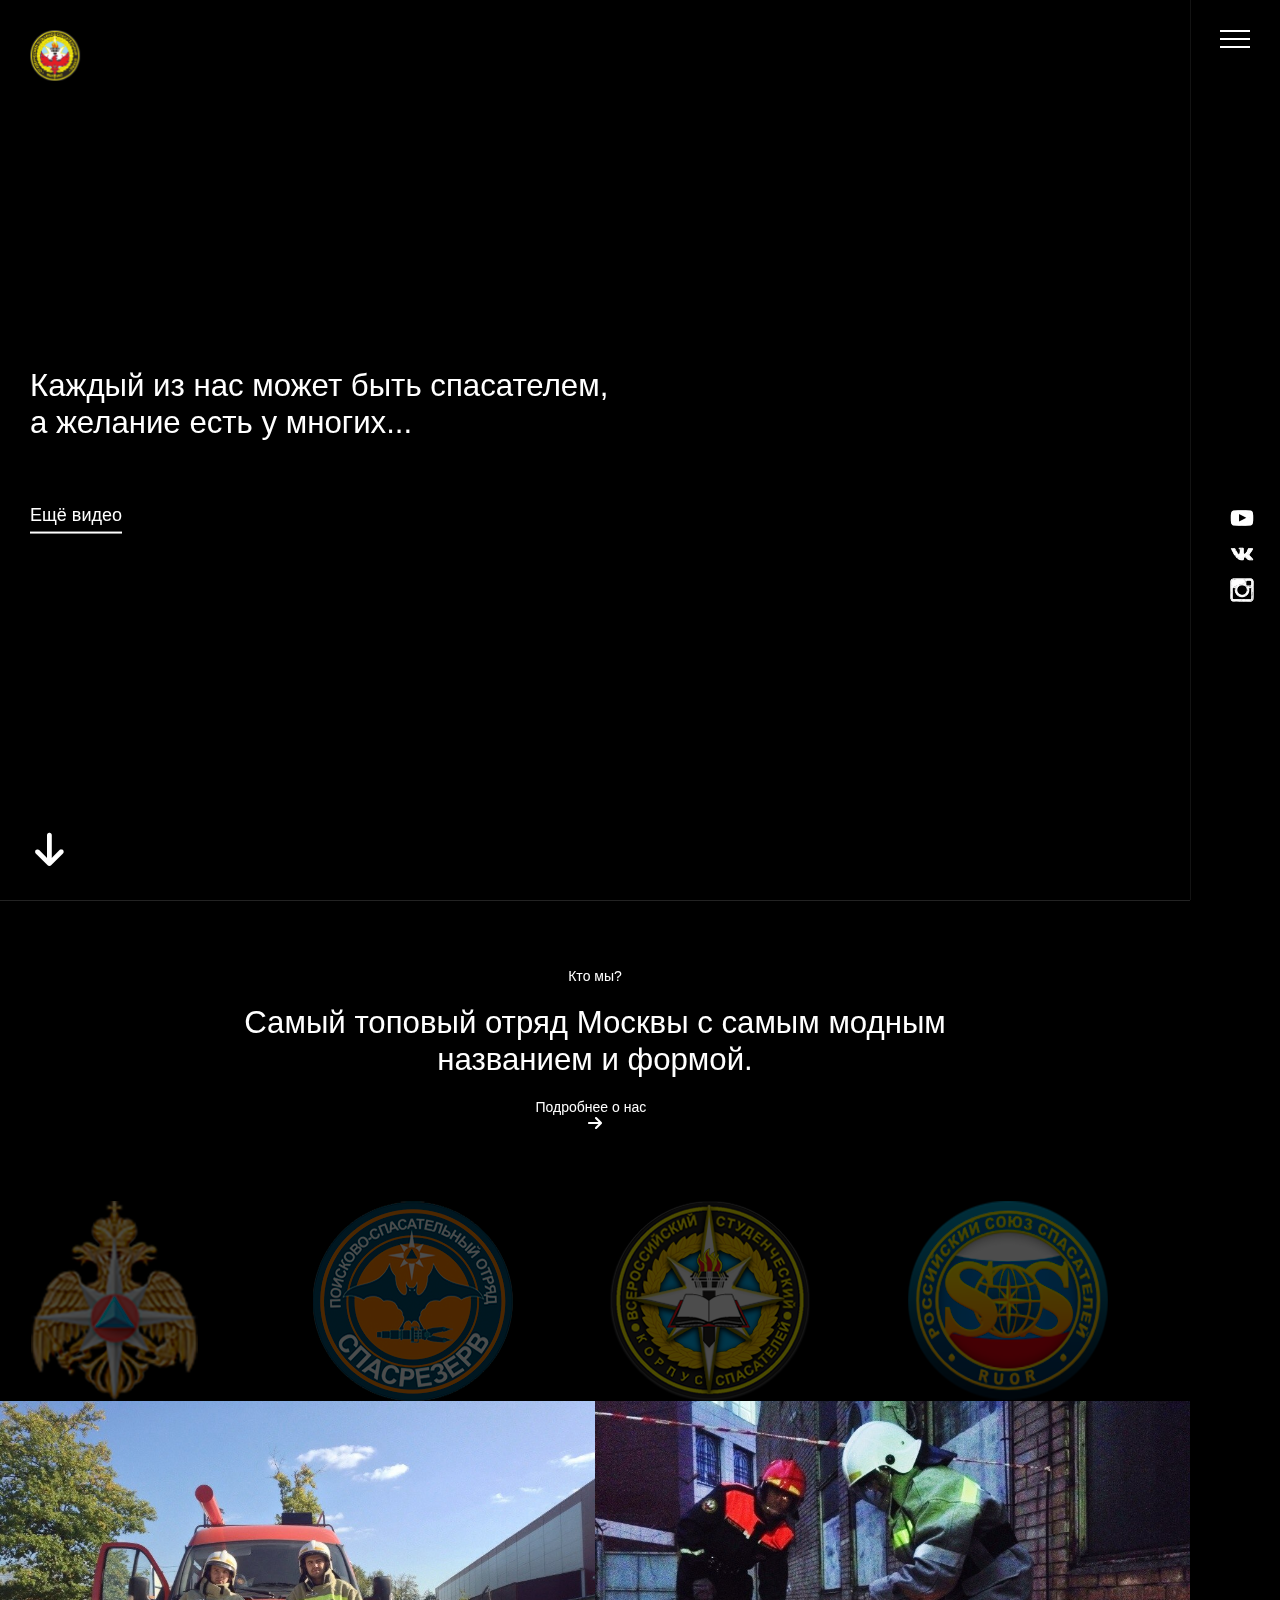
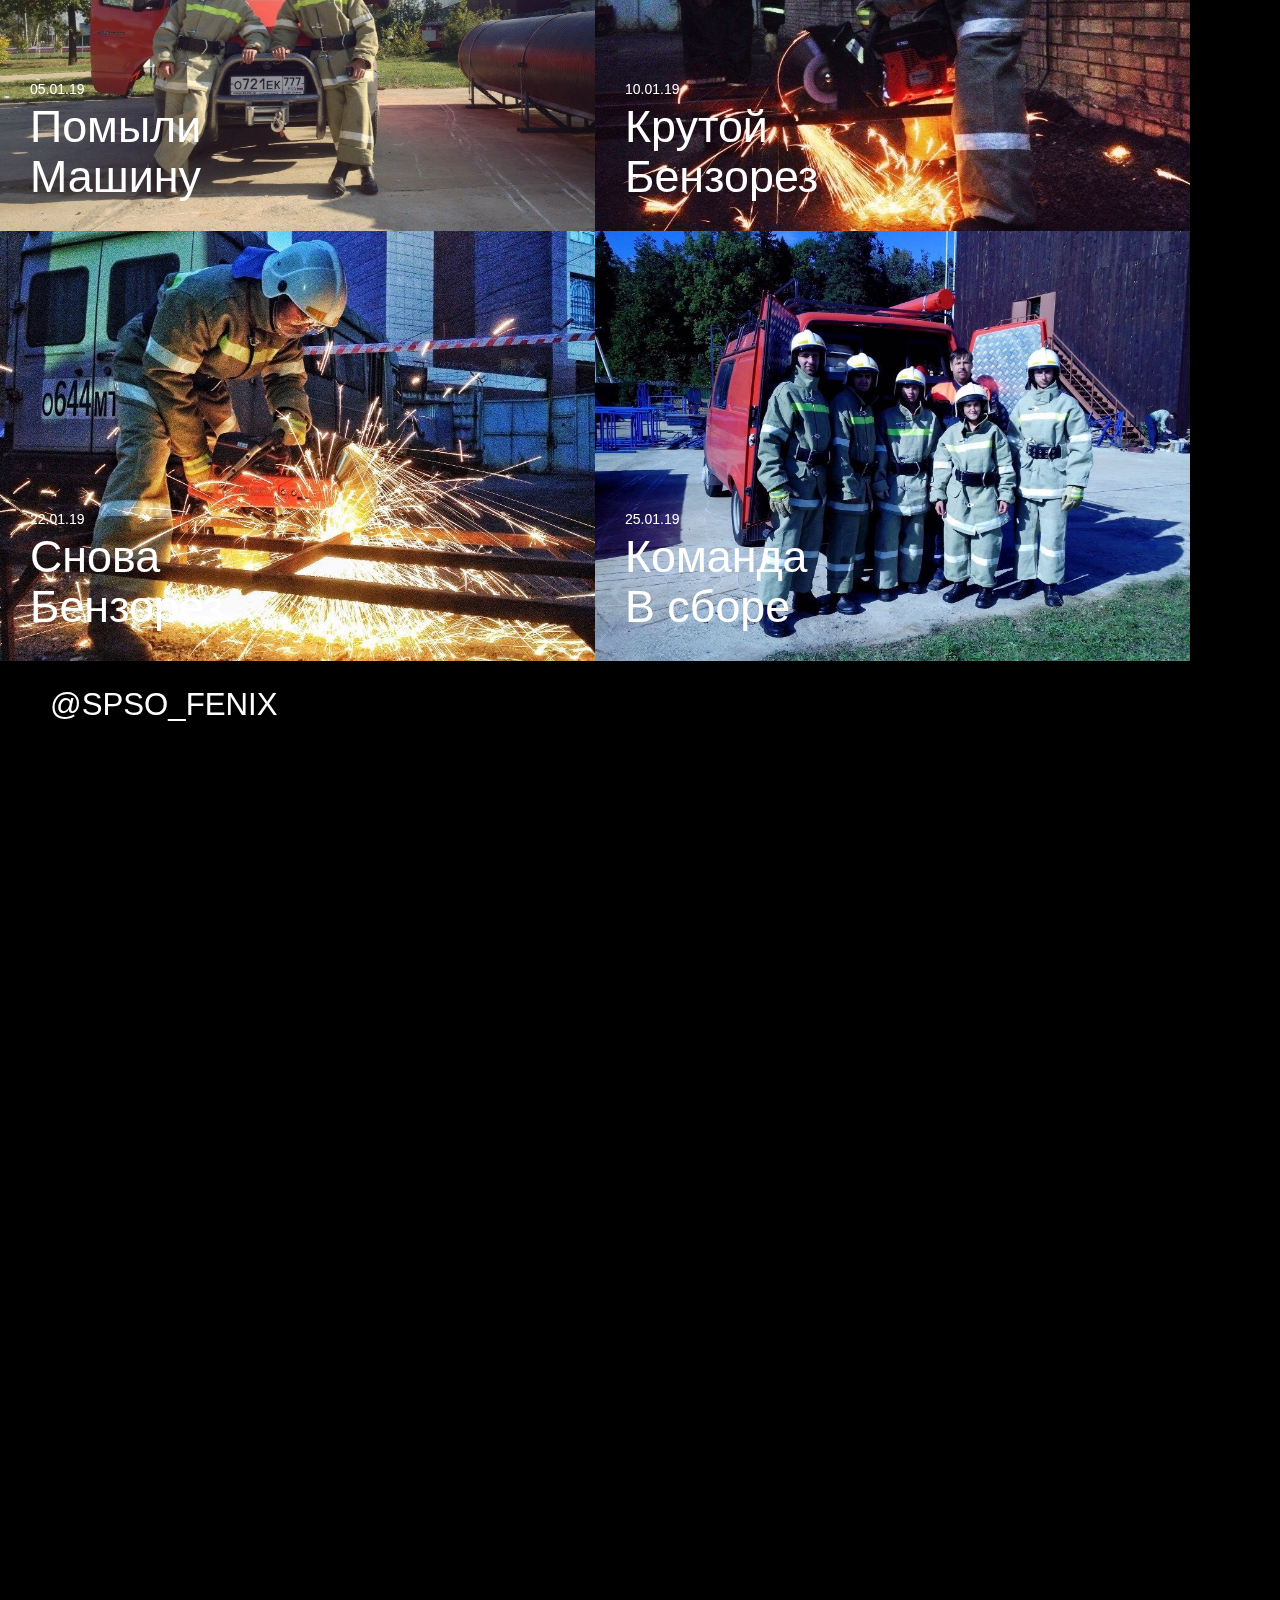
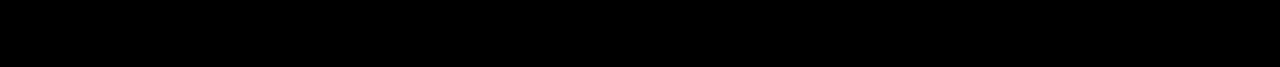
==== commit 349ebde5: "13 academic hours" ====
--- a/index.html
+++ b/index.html
@@ -29,12 +29,12 @@
 <body class="home blog scrolltop">
 <!--Лого верх-->
 <div class="icon-logo">
-    <a href="#"><img src="icon-logo-1.jpg"></a>
+    <a href="#"><img src="icon-logo-1.png"></a>
 </div>
 <div class="footer-wrap">
     <!--Лого низ-->
     <div class="icon-logo">
-        <a href="#"><img src="icon-logo-1.jpg"></a>
+        <a href="#"><img src="icon-logo-1.png"></a>
     </div>
     <!--Блок контактов-->
     <div class="footer-contact-wrap">
@@ -62,9 +62,9 @@
     <div class="main-menu">
         <ul><li class="home"><a href="index.html">Главная</a></li>
             <li class="squad"><a href="about_squad.html">Об отряде</a></li>
-            <li class="gallery"><a href="#">Галерея</a></li>
-            <li class="entry"><a href="#">Вступление в отряд</a></li>
-            <li class="structure"><a href="#">Структура и руководство</a></li>
+            <li class="gallery"><a href="gallery.html">Галерея</a></li>
+            <li class="entry"><a href="entry.html">Вступление в отряд</a></li>
+            <li class="structure"><a href="structure.html">Структура и руководство</a></li>
             <li class="contact"><a href="contact.html">Контакты</a>
             </li>
         </ul>
@@ -141,7 +141,7 @@
 <!--Записаться к нам-->
 <iframe id="my_typeform" src="form.html"></iframe>
 
-<div class="form-header"><div class="form-header-logo"><div class="icon-logo"><img src="icon-logo-1.jpg"></div></div>
+<div class="form-header"><div class="form-header-logo"><div class="icon-logo"><img src="icon-logo-1.png"></div></div>
     <div class="close-btn">
         <a href="#"><img src="close-btn.svg"></a>
     </div>
--- a/css/style.css
+++ b/css/style.css
@@ -1624,6 +1624,9 @@
   -ms-transform: translate(-50%, -50%);
   transform: translate(-50%, -50%);
   top: 50%;
+    /*временное решение бага перекрытия TblKBA{ */
+    padding-top: 15%;
+    /*} временное решение бага перекрытия*/
   padding-right: 30px;
   visibility: hidden; }
 
